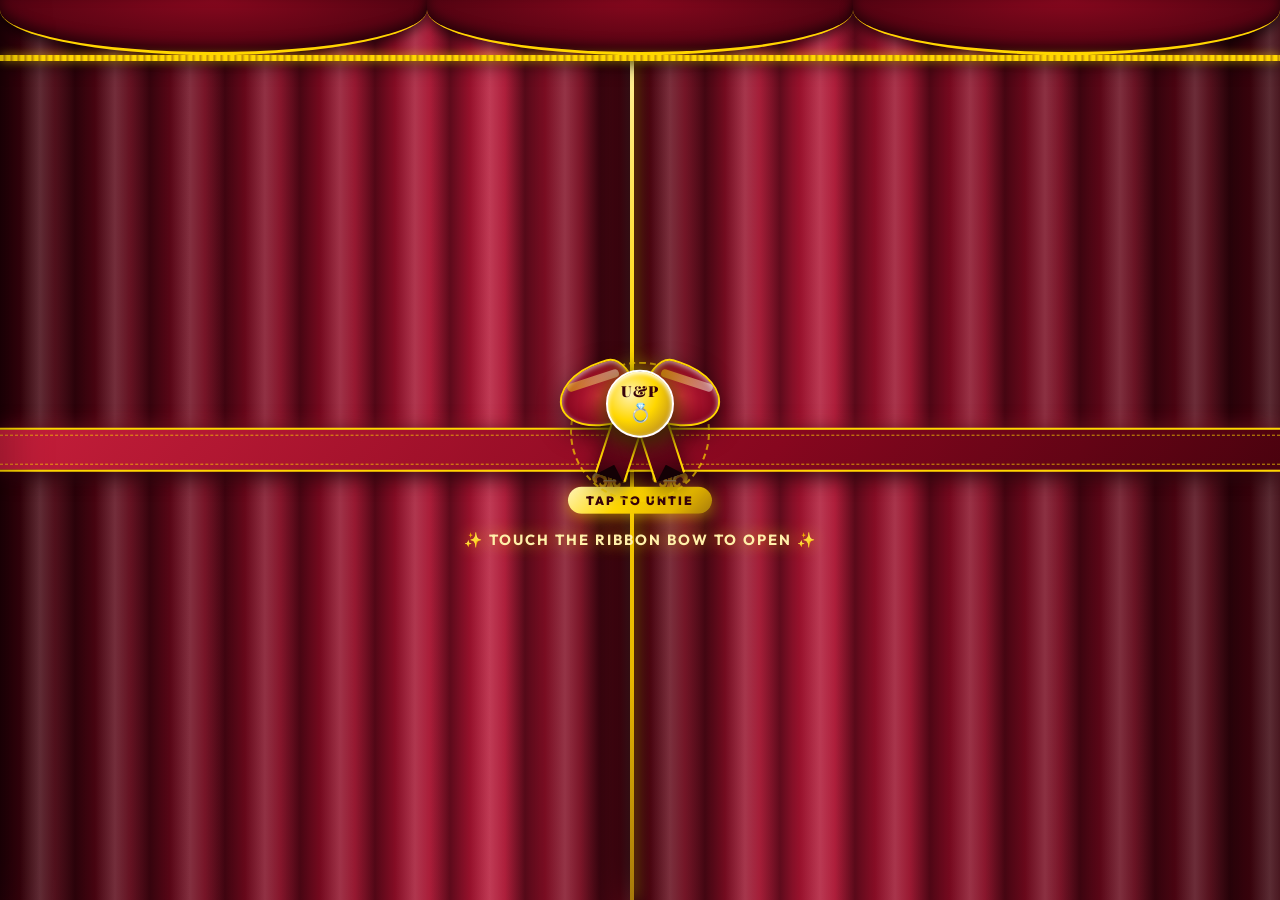
==== index.html @ 4f89d986 "redesign curtain opening unlock screen with satin ribbon bow and drape folds" ====
<!DOCTYPE html>
<html lang="en">
<head>
  <meta charset="UTF-8" />
  <meta name="viewport" content="width=device-width, initial-scale=1.0, maximum-scale=5.0" />
  <title>Udari & Prabath — Wedding Invitation</title>
  
  <!-- SEO & WhatsApp Social Share Meta Tags -->
  <meta name="title" content="Udari & Prabath — Wedding Invitation 💍✨" />
  <meta name="description" content="You are cordially invited to celebrate the wedding of Udari & Prabath on Thursday, 10th December 2026 at Ramira Reception Hall, Agalawaththa." />
  
  <!-- Open Graph / WhatsApp / Facebook -->
  <meta property="og:type" content="website" />
  <meta property="og:url" content="https://theekshanathushan.github.io/Udari-Prabath-Wedding/" />
  <meta property="og:title" content="Udari & Prabath — Wedding Invitation 💍✨" />
  <meta property="og:description" content="You are cordially invited to celebrate the wedding of Udari & Prabath on Thursday, 10th December 2026 at Ramira Reception Hall, Agalawaththa. Tap to view invitation & RSVP." />
  <meta property="og:image" content="assets/images/couple-december.jpg" />

  <!-- Twitter -->
  <meta property="twitter:card" content="summary_large_image" />
  <meta property="twitter:title" content="Udari & Prabath — Wedding Invitation" />
  <meta property="twitter:description" content="Celebrate the wedding of Udari & Prabath on Thursday, 10th December 2026 at Ramira Reception Hall, Agalawaththa." />
  <meta property="twitter:image" content="assets/images/couple-december.jpg" />

  <!-- Favicon -->
  <link rel="icon" type="image/svg+xml" href="data:image/svg+xml,<svg xmlns='http://www.w3.org/2000/svg' viewBox='0 0 100 100'><text y='.9em' font-size='90'>🌹</text></svg>" />

  <!-- Google Fonts: Cinzel, Cinzel Decorative, Cormorant Garamond, Great Vibes, Alex Brush, Playfair Display, Outfit -->
  <link rel="preconnect" href="https://fonts.googleapis.com" />
  <link rel="preconnect" href="https://fonts.gstatic.com" crossorigin />
  <link href="https://fonts.googleapis.com/css2?family=Alex+Brush&family=Cinzel:wght@500;600;700;800;900&family=Cinzel+Decorative:wght@700;900&family=Cormorant+Garamond:ital,wght@0,500;0,600;0,700;1,400;1,600&family=Great+Vibes&family=Outfit:wght@300;400;500;600;700&family=Playfair+Display:ital,wght@0,600;0,700;0,900;1,400;1,600&display=swap" rel="stylesheet" />

  <!-- Stylesheet -->
  <link rel="stylesheet" href="style.css" />
</head>
<body class="locked">

  <!-- Background Music Audio Element -->
  <audio id="wedding-audio" loop preload="auto">
    <source src="assets/audio/wedding-song.mp3" type="audio/mpeg" />
  </audio>

  <!-- =================================================================
       SECTION 1: THEATER CURVED CURTAINS & SATIN BOW UNLOCK SCREEN
       ================================================================= -->
  <div class="curtain-stage-overlay" id="curtain-overlay">
    
    <!-- Top Theatrical Scalloped Valance / Pelmet -->
    <div class="curtain-top-valance" aria-hidden="true">
      <div class="valance-swag swag-left"></div>
      <div class="valance-swag swag-center"></div>
      <div class="valance-swag swag-right"></div>
      <div class="valance-gold-fringe"></div>
    </div>

    <!-- Left Curved Royal Velvet Curtain -->
    <div class="curtain-half curtain-left" id="curtain-left">
      <div class="curtain-drape-folds"></div>
      <div class="curtain-golden-fringe"></div>
      <div class="curtain-tieback-cord left-tieback">
        <span class="gold-tassel">⚜️</span>
      </div>
    </div>

    <!-- Right Curved Royal Velvet Curtain -->
    <div class="curtain-half curtain-right" id="curtain-right">
      <div class="curtain-drape-folds"></div>
      <div class="curtain-golden-fringe"></div>
      <div class="curtain-tieback-cord right-tieback">
        <span class="gold-tassel">⚜️</span>
      </div>
    </div>

    <!-- Center Clean Ribbon Bow (No Cluttered Text!) -->
    <div class="curtain-center-bow-wrapper" id="curtain-center-bow">
      
      <div class="horizontal-ribbon-band" id="horizontal-ribbon">
        <div class="ribbon-gold-stitching"></div>
      </div>

      <!-- Interactive Bow Button -->
      <button class="interactive-bow-btn" id="open-curtains-btn" aria-label="Untie ribbon bow to open invitation">
        <div class="bow-glow-ring"></div>
        
        <div class="satin-bow-mesh">
          <div class="bow-loop loop-left">
            <span class="loop-ribbon-highlight"></span>
          </div>
          <div class="bow-loop loop-right">
            <span class="loop-ribbon-highlight"></span>
          </div>
          <div class="bow-knot-jewel">
            <span class="knot-monogram">U&amp;P</span>
            <span class="knot-ring-symbol">💍</span>
          </div>
          <div class="bow-tail tail-left">
            <div class="tail-v-cut"></div>
          </div>
          <div class="bow-tail tail-right">
            <div class="tail-v-cut"></div>
          </div>
        </div>

        <span class="bow-action-pill">TAP TO UNTIE</span>
      </button>

      <p class="bow-gentle-hint">✨ Touch the Ribbon Bow to Open ✨</p>
    </div>

  </div>

  <!-- Fullscreen Live Falling White Petals & Snow Canvas -->
  <canvas id="snow-petal-canvas"></canvas>

  <!-- =================================================================
       LEFT NAVIGATION DRAWER (Slide-out menu like Reference Photo 1)
       ================================================================= -->
  <div class="side-drawer-backdrop" id="side-drawer-backdrop"></div>
  
  <aside class="side-nav-drawer" id="side-nav-drawer" aria-label="Side Navigation Menu">
    <div class="drawer-header">
      <h2 class="drawer-couple-names">Udari &amp; Prabath</h2>
      <button class="drawer-close-btn" id="drawer-close-btn" aria-label="Close Navigation">✕</button>
    </div>

    <div class="drawer-divider"></div>

    <nav class="drawer-menu-list">
      <a href="#hero" class="drawer-item active">
        <span class="drawer-icon">♡</span>
        <span class="drawer-label">Welcome</span>
      </a>
      <a href="#venue" class="drawer-item">
        <span class="drawer-icon">✈</span>
        <span class="drawer-label">Venue &amp; Travel</span>
      </a>
      <a href="#rsvp" class="drawer-item">
        <span class="drawer-icon">▷</span>
        <span class="drawer-label">RSVP</span>
      </a>
      <a href="#contact" class="drawer-item">
        <span class="drawer-icon">📞</span>
        <span class="drawer-label">Contact</span>
      </a>
    </nav>

    <div class="drawer-footer">
      <p class="drawer-date-tag">Thursday, 10th December 2026</p>
      <p class="drawer-sinhala-tag">|| 11:00 AM – 04:15 PM ||</p>
    </div>
  </aside>

  <!-- =================================================================
       MAIN CARD CONTAINER (Wider Portrait Card with Floral Backdrop)
       ================================================================= -->
  <div class="card-viewport-wrapper">
    
    <!-- Centered Card Device (Royal Sandeshaya Scroll Proclamation) -->
    <div class="wedding-card-container sandeshaya-scroll-card" id="wedding-card">

      <!-- Top Royal Scroll Rod -->
      <div class="sandeshaya-scroll-rod rod-top" aria-hidden="true">
        <div class="rod-finial finial-left"></div>
        <div class="rod-cylinder">
          <div class="rod-gold-emboss"></div>
        </div>
        <div class="rod-finial finial-right"></div>
        <div class="rod-silk-tassel tassel-left">⚜️</div>
        <div class="rod-silk-tassel tassel-right">⚜️</div>
      </div>

      <!-- Sandeshaya Filigree Corner Accents -->
      <div class="sandeshaya-corner-filigree cf-top-left" aria-hidden="true"></div>
      <div class="sandeshaya-corner-filigree cf-top-right" aria-hidden="true"></div>
      <div class="sandeshaya-corner-filigree cf-bottom-left" aria-hidden="true"></div>
      <div class="sandeshaya-corner-filigree cf-bottom-right" aria-hidden="true"></div>

      <!-- -------------------------------------------------------------
           CARD TOP BAR: Menu Icon [☰] | Monogram [U & P] | Heart [♥]
           ------------------------------------------------------------- -->
      <header class="card-top-bar">
        <button class="top-bar-icon-btn" id="top-bar-menu-btn" aria-label="Open Navigation Menu">
          <span class="bar-icon">☰</span>
        </button>
        <div class="top-bar-center-monogram">
          <span>U &amp; P</span>
        </div>
        <button class="top-bar-icon-btn" id="audio-toggle-btn" aria-label="Toggle Music">
          <span class="heart-pulse-icon" id="heart-icon">♥</span>
        </button>
      </header>

      <!-- -------------------------------------------------------------
           HERO SECTION: ROYAL SANDESHAYA PROCLAMATION
           ------------------------------------------------------------- -->
      <section class="card-section hero-card-section" id="hero">

        <!-- Royal Proclamation Banner -->
        <div class="sandeshaya-royal-header">
          <div class="sandeshaya-crest-symbol">⚜️ &nbsp; 🙞 💍 🙜 &nbsp; ⚜️</div>
          <span class="sandeshaya-proclamation-title">ROYAL WEDDING PROCLAMATION</span>
          <div class="sandeshaya-gold-divider">
            <span class="sgd-line"></span>
            <span class="sgd-seal">U &amp; P</span>
            <span class="sgd-line"></span>
          </div>
        </div>
        
        <!-- Animated Couple Photo Centerpiece with Wreath & Glow -->
        <div class="couple-photo-centerpiece-wrap">
          
          <!-- Outer Rotating Golden Aura Ring -->
          <div class="aura-gold-ring"></div>
          <div class="aura-particles-glow"></div>
          
          <!-- Ornate Floral Wreath Frame with Animated Couple Kiss -->
          <div class="wreath-frame-box" id="couple-kiss-box" title="Touch for love ✨" role="button" tabindex="0" aria-label="Udari & Prabath - Touch for kiss animation">
            <img src="assets/images/couple-december.jpg" alt="Udari & Prabath - December Wedding" class="center-couple-photo" id="couple-photo-img" />
            
            <!-- Romantic Warm Golden & Rose Kiss Light Bloom -->
            <div class="kiss-light-flare" aria-hidden="true"></div>

            <!-- Animated Floating Kiss Hearts & Sparkles -->
            <div class="kiss-floating-hearts" aria-hidden="true">
              <span class="k-heart kh-1">💖</span>
              <span class="k-heart kh-2">💕</span>
              <span class="k-heart kh-3">💋</span>
              <span class="k-heart kh-4">✨</span>
              <span class="k-heart kh-5">❤️</span>
              <span class="k-heart kh-6">💘</span>
            </div>

            <!-- Intersecting Golden Wedding Rings Glint -->
            <div class="kiss-rings-sparkle" aria-hidden="true">💍</div>
          </div>

          <!-- Floating Sparkle Badges -->
          <div class="floating-sparkle sp-1">✨</div>
          <div class="floating-sparkle sp-2">🌹</div>
          <div class="floating-sparkle sp-3">✨</div>
          <div class="floating-sparkle sp-4">❄️</div>
        </div>

        <!-- Invitation Intro Text (Like Reference: "WITH JOYFUL HEARTS") -->
        <div class="joyful-hearts-line">
          <span class="jh-rule"></span>
          <span class="jh-text">WITH JOYFUL HEARTS</span>
          <span class="jh-rule"></span>
        </div>

        <!-- Parents Line -->
        <div class="parents-card-block">
          <span class="parents-lead">DAUGHTER OF</span>
          <p class="parents-title">Mr. &amp; Mrs. Priyantha</p>
          <span class="parents-lead and-lead">&amp; SON OF</span>
          <p class="parents-title">Mr. Jayasinghe &amp; Mrs. Jayasinghe</p>
        </div>

        <p class="honor-presence-text">
          request the honour of your presence at the celebration of the marriage of their children
        </p>

        <!-- Grand Couple Typography -->
        <div class="names-grand-display">
          <h1 class="c-name-text">Udari</h1>
          <div class="c-amp-script">&amp;</div>
          <h1 class="c-name-text">Prabath</h1>
        </div>

        <div class="gold-accent-swirl">
          <svg viewBox="0 0 200 24" class="swirl-svg">
            <path d="M10,12 Q100,0 190,12 Q100,24 10,12 Z" fill="url(#goldSwirlGrad)" />
            <circle cx="100" cy="12" r="3.5" fill="#ffd700" />
            <defs>
              <linearGradient id="goldSwirlGrad" x1="0%" y1="0%" x2="100%" y2="100%">
                <stop offset="0%" stop-color="#fff5b8" />
                <stop offset="50%" stop-color="#ffd700" />
                <stop offset="100%" stop-color="#b8860b" />
              </linearGradient>
            </defs>
          </svg>
        </div>

        <!-- Ceremony Date Card -->
        <div class="card-date-badge">
          <p class="ceremony-badge-type">UDARI &amp; PRABATH WEDDING</p>
          <h2 class="ceremony-badge-date">Thursday, 10th December 2026</h2>
          <p class="ceremony-badge-time">11:00 AM – 04:15 PM</p>
          <p class="ceremony-badge-poruwa">🏛️ Poruwa Ceremony: 11:00 AM</p>
        </div>

        <!-- Live Countdown -->
        <div class="card-countdown-wrap" id="countdown-section">
          <span class="countdown-tag">COUNTING DOWN TO OUR WEDDING</span>
          <div class="compact-timer-grid">
            <div class="c-timer-unit">
              <span class="c-timer-num" id="days">00</span>
              <span class="c-timer-sub">Days</span>
            </div>
            <div class="c-timer-unit">
              <span class="c-timer-num" id="hours">00</span>
              <span class="c-timer-sub">Hours</span>
            </div>
            <div class="c-timer-unit">
              <span class="c-timer-num" id="minutes">00</span>
              <span class="c-timer-sub">Mins</span>
            </div>
            <div class="c-timer-unit">
              <span class="c-timer-num" id="seconds">00</span>
              <span class="c-timer-sub">Secs</span>
            </div>
          </div>
        </div>

        <!-- Add to Calendar -->
        <div class="card-actions-row">
          <button class="btn btn-crimson-gold" id="btn-add-calendar">
            <span>📅</span> Save to Calendar
          </button>
          <a class="btn btn-outline-gold" id="btn-google-calendar" href="#" target="_blank" rel="noopener noreferrer">
            <span>🗓️</span> Google Calendar
          </a>
        </div>

      </section>

      <!-- -------------------------------------------------------------
           VENUE & DIRECTIONS
           ------------------------------------------------------------- -->
      <section class="card-section venue-card-section" id="venue">
        <div class="section-card-header">
          <span class="sec-tag">CELEBRATION VENUE</span>
          <h2 class="sec-title">The Grand Venue</h2>
          <div class="sec-rose-line">🌹</div>
        </div>

        <div class="compact-venue-card">
          <div class="v-img-wrap">
            <img src="assets/images/venue.jpg" alt="Ramira Reception Hall, Agalawaththa" class="v-img" />
            <span class="v-badge">📍 RAMIRA RECEPTION HALL</span>
          </div>
          <div class="v-body">
            <h3 class="v-hotel">Ramira Reception Hall</h3>
            <p class="v-hall">Udari &amp; Prabath Wedding Celebration</p>
            <p class="v-street">📍 No. 148, Yatiyana, Agalawaththa, Sri Lanka</p>

            <!-- Embedded Interactive Google Map for Ramira Reception Hall -->
            <div class="venue-map-frame-box">
              <iframe 
                src="https://maps.google.com/maps?q=Ramira+reception+Hall+Agalawatta&t=&z=16&ie=UTF8&iwloc=&output=embed" 
                class="venue-map-iframe" 
                title="Ramira Reception Hall Location Map" 
                loading="lazy" 
                allowfullscreen="">
              </iframe>
            </div>

            <div class="venue-action-buttons">
              <a href="https://maps.app.goo.gl/ub2awTQqFTStJXy36" target="_blank" rel="noopener noreferrer" class="btn btn-crimson-gold w-100">
                <span>🗺️</span> Open in Google Maps
              </a>
              <a href="https://www.google.com/maps/dir/?api=1&destination=Ramira+reception+Hall+Agalawatta" target="_blank" rel="noopener noreferrer" class="btn btn-outline-gold w-100">
                <span>🚗</span> Get Driving Directions
              </a>
            </div>
          </div>
        </div>
      </section>

      <!-- -------------------------------------------------------------
           RSVP VIA WHATSAPP
           ------------------------------------------------------------- -->
      <section class="card-section rsvp-card-section" id="rsvp">
        <div class="section-card-header">
          <span class="sec-tag">CONFIRM ATTENDANCE</span>
          <h2 class="sec-title">RSVP</h2>
          <p class="sec-sub">Kindly confirm by <strong>December 05, 2026</strong></p>
          <div class="sec-rose-line">🌹</div>
        </div>

        <div class="compact-rsvp-card">
          <form id="rsvp-form" onsubmit="event.preventDefault(); submitRSVPForm();">
            
            <div class="form-group">
              <label for="guest-name" class="f-lbl">Your Name(s) *</label>
              <input type="text" id="guest-name" class="f-inp" placeholder="e.g. Dr. &amp; Mrs. Perera" required />
            </div>

            <div class="form-group">
              <label class="f-lbl">Will you attend? *</label>
              <div class="attendance-btn-row">
                <label class="radio-pill active">
                  <input type="radio" name="attendance" value="Joyfully Accept" checked />
                  <span>Joyfully Accept 🥂✨</span>
                </label>
                <label class="radio-pill">
                  <input type="radio" name="attendance" value="Regretfully Decline" />
                  <span>Regretfully Decline 🙏</span>
                </label>
              </div>
            </div>

            <div class="form-group" id="guest-count-group">
              <label class="f-lbl">Number of Guests *</label>
              <div class="f-stepper">
                <button type="button" class="s-btn" id="stepper-minus">−</button>
                <input type="number" id="guest-count" class="s-val" value="2" min="1" max="10" readonly />
                <button type="button" class="s-btn" id="stepper-plus">+</button>
              </div>
            </div>

            <div class="form-group">
              <label for="guest-message" class="f-lbl">Blessing or Dietary Note (Optional)</label>
              <textarea id="guest-message" class="f-inp f-area" rows="2" placeholder="Wishes for Udari &amp; Prabath..."></textarea>
            </div>

            <button type="submit" class="btn btn-crimson-gold w-100" id="rsvp-submit-btn">
              <span>💌</span> Confirm RSVP
            </button>

          </form>

          <!-- RSVP Confirmation Success Card -->
          <div id="rsvp-success-box" class="rsvp-success-card" style="display: none;">
            <div class="success-icon">🌹 💍 ✨</div>
            <h4 class="success-title">Thank You, <span id="success-guest-name"></span>!</h4>
            <p class="success-desc" id="success-desc-text">Your RSVP has been confirmed.</p>
            <p class="success-sub">We look forward to celebrating our special day with you!</p>
            <button type="button" class="btn btn-outline-gold" onclick="resetRSVPForm()">Submit Another Response</button>
          </div>
        </div>
      </section>

      <!-- -------------------------------------------------------------
           CONTACTS & CLOSING
           ------------------------------------------------------------- -->
      <section class="card-section contact-card-section" id="contact">
        <div class="section-card-header">
          <span class="sec-tag">NEED ASSISTANCE?</span>
          <h2 class="sec-title">Contacts</h2>
          <div class="sec-rose-line">🌹</div>
        </div>

        <div class="compact-contacts-row">
          <div class="c-person-card">
            <span class="c-person-role">CONTACT PERSON</span>
            <h4 class="c-person-name">Theekshana</h4>
            <a href="tel:+94772921684" class="c-phone-link">+94 77 292 1684</a>
            <div class="c-btn-group">
              <a href="tel:+94772921684" class="c-pill">📞 Call</a>
              <a href="https://wa.me/94772921684" target="_blank" rel="noopener noreferrer" class="c-pill">💬 WhatsApp</a>
              <button class="c-pill" onclick="copyContact('+94 77 292 1684', this)">📋</button>
            </div>
          </div>

          <div class="c-person-card">
            <span class="c-person-role">CONTACT PERSON</span>
            <h4 class="c-person-name">Hasinthaka</h4>
            <a href="tel:+94701551244" class="c-phone-link">+94 70 155 1244</a>
            <div class="c-btn-group">
              <a href="tel:+94701551244" class="c-pill">📞 Call</a>
              <a href="https://wa.me/94701551244" target="_blank" rel="noopener noreferrer" class="c-pill">💬 WhatsApp</a>
              <button class="c-pill" onclick="copyContact('+94 70 155 1244', this)">📋</button>
            </div>
          </div>
        </div>

        <!-- Romantic Keepsake Love Note & Royal Monogram -->
        <div class="romantic-closing-card">
          <div class="closing-gold-filigree-top">
            <span class="f-leaf">❧</span>
            <span class="f-gem">✦ 💍 ✦</span>
            <span class="f-leaf">☙</span>
          </div>

          <!-- Royal Monogram Seal -->
          <div class="closing-monogram-crest">
            <div class="monogram-outer-ring">
              <span class="m-letter">U</span>
              <span class="m-heart">❤</span>
              <span class="m-letter">P</span>
            </div>
          </div>

          <p class="closing-script-quote">
            "Hand in hand, heart to heart, on this auspicious day our forever starts..."
          </p>

          <h3 class="closing-romantic-heading">Your Presence is Our Greatest Gift</h3>

          <p class="closing-romantic-sub">
            As we step into a lifetime of shared laughter, love, and dreams, we would be deeply honored by your presence, love, and warm blessings.
          </p>

          <div class="closing-divider-ornament">
            <span class="orn-line"></span>
            <span class="orn-rose">🌹</span>
            <span class="orn-line"></span>
          </div>

          <div class="closing-signoff-block">
            <span class="signoff-intro">With endless love &amp; gratitude,</span>
            <h4 class="signoff-couple-names">Udari &amp; Prabath</h4>
            <p class="signoff-date-tag">10 • 12 • 2026</p>
          </div>

          <div class="closing-blessing-pill">
            <span>✨ May Your Blessings Guide Our Path ✨</span>
          </div>
        </div>

        <footer class="card-footer">
          <p>© 2026 Udari &amp; Prabath • 10th December 2026 • Ramira Reception Hall, Agalawaththa <a href="admin.html" title="Guest Portal" style="text-decoration:none; color:inherit; opacity:0.35; margin-left:6px;">🔒</a></p>
        </footer>

      </section>

      <!-- Bottom Royal Scroll Rod -->
      <div class="sandeshaya-scroll-rod rod-bottom" aria-hidden="true">
        <div class="rod-finial finial-left"></div>
        <div class="rod-cylinder">
          <div class="rod-gold-emboss"></div>
        </div>
        <div class="rod-finial finial-right"></div>
        <div class="rod-silk-tassel tassel-left">⚜️</div>
        <div class="rod-silk-tassel tassel-right">⚜️</div>
      </div>

    </div>
  </div>

  <!-- Toast Notification -->
  <div class="toast-notification" id="toast">
    <span id="toast-text">Copied to clipboard!</span>
  </div>

  <!-- JavaScript -->
  <script src="script.js?v=2.2"></script>
</body>
</html>
---- style.css ----
/* ==========================================================================
   UDARI & PRABATH — WEDDING INVITATION CARD
   Format: Grand Portrait Card (Wider 550px Width)
   Theme: Christmas Romance (Royal Red, Liquid Gold & Snow White)
   Backdrop: Bridal Silk Drapery & Floral Canopy (assets/images/card-floral-backdrop.jpg)
   Navigation: Left Corner Drawer Menu (Like weenukarajapaksha.github.io reference)
   ========================================================================== */

:root {
  /* Christmas Red, Gold & White Palette */
  --royal-red-dark: #3a020b;
  --royal-red-velvet: #6b071a;
  --royal-red-crimson: #910c26;
  --royal-red-bright: #c41e3a;

  --gold-24k: #ffd700;
  --gold-champagne: #fff0aa;
  --gold-warm: #e6b800;
  --gold-bronze: #b8860b;
  --gold-glow: rgba(255, 215, 0, 0.45);

  --snow-white: #ffffff;
  --pearl-white: #fffdfa;
  --ivory-cream: #faf5ec;
  --card-bg: #fffdf9;
  
  --desktop-ambient-bg: #140105; /* Deep Christmas theater background */
  --desktop-theater-grad: radial-gradient(circle at 50% 30%, #3e040f 0%, #1c0106 58%, #080002 100%);
  --card-border: 1px solid rgba(212, 175, 55, 0.35);

  --text-dark: #24050d;
  --text-muted: #6b4d54;
  --text-gold: #ffd700;

  /* Gradients */
  --grad-curtain-left: linear-gradient(90deg, #38020b 0%, #660719 25%, #910c26 55%, #b51535 75%, #47030e 100%);
  --grad-curtain-right: linear-gradient(-90deg, #38020b 0%, #660719 25%, #910c26 55%, #b51535 75%, #47030e 100%);
  --grad-gold-foil: linear-gradient(135deg, #fff5b8 0%, #ffd700 40%, #e6b800 75%, #a6790b 100%);
  --grad-crimson-gold: linear-gradient(135deg, #9e0e2e 0%, #630517 100%);
  --grad-satin-ribbon: linear-gradient(135deg, #c41e3a 0%, #87071f 60%, #4a020e 100%);

  /* Royal Sandeshaya & Proclamation Theme */
  --royal-sandeshaya-bg: radial-gradient(circle at 50% 12%, #fffdfa 0%, #faf5eb 45%, #f5ece0 85%, #ede1cc 100%);
  --sandeshaya-parchment: #faf5eb;
  --sandeshaya-gold-glow: rgba(212, 175, 55, 0.45);

  /* High-Luxury Typography for Clear & Premium Look */
  --font-royal: 'Cinzel', 'Playfair Display', Georgia, serif;
  --font-royal-decor: 'Cinzel Decorative', 'Playfair Display', Georgia, serif;
  --font-script: 'Alex Brush', 'Great Vibes', cursive;
  --font-serif: 'Playfair Display', Georgia, serif;
  --font-display: 'Cormorant Garamond', Georgia, serif;
  --font-body: 'Outfit', -apple-system, BlinkMacSystemFont, sans-serif;

  --radius-sm: 8px;
  --radius-md: 16px;
  --radius-lg: 24px;
  --radius-full: 9999px;

  --trans-fast: 0.2s ease;
  --trans-normal: 0.4s cubic-bezier(0.16, 1, 0.3, 1);
}

/* Base Reset */
*, *::before, *::after {
  box-sizing: border-box;
  margin: 0;
  padding: 0;
  -webkit-tap-highlight-color: transparent;
}

html {
  font-size: 16px;
  background: var(--desktop-ambient-bg);
  height: 100%;
  overflow: hidden;
}

body {
  font-family: var(--font-body);
  background: var(--desktop-theater-grad);
  color: var(--text-dark);
  line-height: 1.6;
  height: 100%;
  width: 100%;
  position: relative;
  overflow: hidden;
  margin: 0;
  padding: 0;
  -webkit-font-smoothing: antialiased;
  -moz-osx-font-smoothing: grayscale;
  text-rendering: optimizeLegibility;
}

body.locked {
  overflow: hidden;
  height: 100vh;
}

img {
  max-width: 100%;
  height: auto;
  display: block;
}

a {
  text-decoration: none;
  color: inherit;
  transition: var(--trans-fast);
}

button {
  font-family: inherit;
  cursor: pointer;
  border: none;
  background: none;
  outline: none;
}

/* ==========================================================================
   LEFT NAVIGATION DRAWER (Slide-out menu like Reference Photo 1)
   ========================================================================== */
.side-drawer-backdrop {
  position: fixed;
  inset: 0;
  background: rgba(20, 2, 6, 0.55);
  backdrop-filter: blur(5px);
  -webkit-backdrop-filter: blur(5px);
  z-index: 1190;
  opacity: 0;
  pointer-events: none;
  transition: opacity 0.35s ease;
}

.side-drawer-backdrop.open {
  opacity: 1;
  pointer-events: auto;
}

.side-nav-drawer {
  position: fixed;
  top: 0;
  left: 0;
  bottom: 0;
  width: 300px;
  max-width: 82vw;
  background: #ffffff;
  z-index: 1200;
  box-shadow: 10px 0 40px rgba(0, 0, 0, 0.25);
  transform: translateX(-100%);
  transition: transform 0.4s cubic-bezier(0.16, 1, 0.3, 1);
  display: flex;
  flex-direction: column;
  padding: 30px 24px;
}

.side-nav-drawer.open {
  transform: translateX(0);
}

.drawer-header {
  display: flex;
  align-items: center;
  justify-content: space-between;
  margin-bottom: 12px;
}

.drawer-couple-names {
  font-family: var(--font-serif);
  font-size: 1.6rem;
  font-weight: 700;
  color: var(--royal-red-dark);
}

.drawer-close-btn {
  width: 36px;
  height: 36px;
  border-radius: var(--radius-full);
  display: flex;
  align-items: center;
  justify-content: center;
  font-size: 1.25rem;
  color: var(--text-muted);
  background: #f7f1e9;
  transition: all var(--trans-fast);
}

.drawer-close-btn:hover {
  background: var(--royal-red-crimson);
  color: #ffffff;
}

.drawer-divider {
  width: 100%;
  height: 1px;
  background: rgba(212, 175, 55, 0.35);
  margin-bottom: 24px;
}

.drawer-menu-list {
  display: flex;
  flex-direction: column;
  gap: 8px;
  flex: 1;
}

.drawer-item {
  display: flex;
  align-items: center;
  gap: 16px;
  padding: 14px 16px;
  border-radius: var(--radius-md);
  color: var(--text-dark);
  font-size: 1.05rem;
  font-weight: 500;
  transition: all var(--trans-fast);
}

.drawer-icon {
  font-size: 1.2rem;
  color: var(--gold-bronze);
  width: 24px;
  text-align: center;
}

.drawer-item:hover,
.drawer-item.active {
  background: #fcf7ef;
  color: var(--royal-red-crimson);
  font-weight: 700;
}

.drawer-item:hover .drawer-icon,
.drawer-item.active .drawer-icon {
  color: var(--royal-red-bright);
}

.drawer-footer {
  margin-top: auto;
  padding-top: 20px;
  border-top: 1px dashed rgba(212, 175, 55, 0.35);
  text-align: center;
}

.drawer-date-tag {
  font-family: var(--font-serif);
  font-size: 0.95rem;
  color: var(--royal-red-crimson);
  font-weight: 600;
}

.drawer-sinhala-tag {
  font-family: var(--font-serif);
  font-size: 1rem;
  color: var(--gold-bronze);
  margin-top: 4px;
}

/* ==========================================================================
   SECTION 1: THEATER CURVED CURTAINS & SATIN BOW UNLOCK SCREEN
   ========================================================================== */
.curtain-stage-overlay {
  position: fixed;
  inset: 0;
  z-index: 1000;
  background: transparent;
  overflow: hidden;
  display: flex;
  align-items: center;
  justify-content: center;
  pointer-events: auto;
}

.curtain-stage-overlay.curtains-open {
  pointer-events: none;
  z-index: 85; /* Stays above card (z-index: 25) during opening sweep, parting smoothly across mobile */
}

/* Top Theatrical Valance */
.curtain-top-valance {
  position: absolute;
  top: 0;
  left: 0;
  right: 0;
  height: 55px;
  z-index: 15;
  display: flex;
  pointer-events: none;
  box-shadow: 0 8px 20px rgba(0, 0, 0, 0.7);
}

.valance-swag {
  flex: 1;
  height: 100%;
  background: radial-gradient(ellipse at 50% 0%, #87081e 0%, #520311 75%, #36010a 100%);
  border-radius: 0 0 50% 50% / 0 0 45px 45px;
  position: relative;
  box-shadow: inset 0 -6px 12px rgba(0, 0, 0, 0.5), 0 5px 12px rgba(0, 0, 0, 0.6);
  border-bottom: 3px solid var(--gold-24k);
}

.valance-gold-fringe {
  position: absolute;
  bottom: -6px;
  left: 0;
  right: 0;
  height: 6px;
  background: repeating-linear-gradient(90deg, #ffd700 0px, #ffd700 3px, #b8860b 4px, #ffd700 7px);
  box-shadow: 0 0 10px rgba(255, 215, 0, 0.6);
}

/* Curtains Left & Right */
.curtain-half {
  position: absolute;
  top: 0;
  bottom: 0;
  width: 50.8%;
  z-index: 10;
  box-shadow: 0 0 40px rgba(0, 0, 0, 0.9);
  transition: transform 2.2s cubic-bezier(0.22, 1, 0.36, 1), border-radius 2s ease;
  overflow: hidden;
}

.curtain-left {
  left: 0;
  background: var(--grad-curtain-left);
  transform-origin: top left;
}

.curtain-right {
  right: 0;
  background: var(--grad-curtain-right);
  transform-origin: top right;
}

.curtain-drape-folds {
  position: absolute;
  inset: 0;
  background: repeating-linear-gradient(
    90deg,
    rgba(0, 0, 0, 0.45) 0px,
    rgba(0, 0, 0, 0.15) 20px,
    rgba(255, 255, 255, 0.16) 40px,
    rgba(255, 255, 255, 0.05) 55px,
    rgba(0, 0, 0, 0.45) 75px
  );
  pointer-events: none;
}

.curtain-golden-fringe {
  position: absolute;
  top: 0;
  bottom: 0;
  width: 4px;
  background: var(--grad-gold-foil);
  box-shadow: 0 0 15px rgba(255, 215, 0, 0.8);
}

.curtain-left .curtain-golden-fringe { right: 0; }
.curtain-right .curtain-golden-fringe { left: 0; }

.curtain-tieback-cord {
  position: absolute;
  top: 50%;
  font-size: 2rem;
  color: var(--gold-24k);
  filter: drop-shadow(0 3px 10px rgba(0, 0, 0, 0.7));
  z-index: 14;
}

.left-tieback { right: 20px; }
.right-tieback { left: 20px; }

/* Center Clean Satin Bow */
.curtain-center-bow-wrapper {
  position: absolute;
  top: 50%;
  left: 0;
  right: 0;
  transform: translateY(-50%);
  z-index: 28;
  display: flex;
  flex-direction: column;
  align-items: center;
  justify-content: center;
  pointer-events: none;
  transition: opacity 0.7s ease, transform 0.7s ease;
}

.horizontal-ribbon-band {
  position: absolute;
  top: 50%;
  left: 0;
  right: 0;
  transform: translateY(-50%);
  height: 44px;
  background: var(--grad-satin-ribbon);
  box-shadow: 0 6px 20px rgba(0, 0, 0, 0.7), 0 0 20px rgba(196, 30, 58, 0.5);
  border-top: 2px solid var(--gold-24k);
  border-bottom: 2px solid var(--gold-24k);
  transition: transform 1.2s cubic-bezier(0.77, 0, 0.175, 1), opacity 0.8s ease;
}

.ribbon-gold-stitching {
  position: absolute;
  top: 5px;
  bottom: 5px;
  left: 0;
  right: 0;
  border-top: 1px dashed rgba(255, 215, 0, 0.7);
  border-bottom: 1px dashed rgba(255, 215, 0, 0.7);
}

.interactive-bow-btn {
  pointer-events: auto;
  position: relative;
  z-index: 30;
  display: flex;
  flex-direction: column;
  align-items: center;
  justify-content: center;
  cursor: pointer;
  transition: transform var(--trans-fast);
  animation: bowGentlyFloat 3s infinite ease-in-out;
}

.interactive-bow-btn:hover {
  transform: scale(1.08);
}

@keyframes bowGentlyFloat {
  0%, 100% { transform: scale(1); filter: drop-shadow(0 10px 25px rgba(0, 0, 0, 0.7)); }
  50% { transform: scale(1.04); filter: drop-shadow(0 15px 35px rgba(255, 215, 0, 0.4)); }
}

.bow-glow-ring {
  position: absolute;
  width: 140px;
  height: 140px;
  border-radius: var(--radius-full);
  border: 2px dashed rgba(255, 215, 0, 0.7);
  animation: rotateBowHalo 12s linear infinite;
  pointer-events: none;
}

@keyframes rotateBowHalo {
  from { transform: rotate(0deg); }
  to { transform: rotate(360deg); }
}

.satin-bow-mesh {
  position: relative;
  width: 190px;
  height: 110px;
  display: flex;
  align-items: center;
  justify-content: center;
}

.bow-loop {
  position: absolute;
  top: 15px;
  width: 78px;
  height: 64px;
  background: radial-gradient(ellipse at center, #c41e3a 0%, #87071f 65%, #42020d 100%);
  border: 2.5px solid var(--gold-24k);
  box-shadow: 0 10px 25px rgba(0, 0, 0, 0.6), inset 0 2px 5px rgba(255, 255, 255, 0.6);
  z-index: 5;
}

.loop-left {
  left: 14px;
  border-radius: 65% 25% 25% 65% / 50% 50% 50% 50%;
  transform: rotate(-18deg);
}

.loop-right {
  right: 14px;
  border-radius: 25% 65% 65% 25% / 50% 50% 50% 50%;
  transform: rotate(18deg);
}

.loop-ribbon-highlight {
  position: absolute;
  top: 10px;
  left: 10px;
  right: 10px;
  height: 8px;
  background: linear-gradient(90deg, rgba(255, 215, 0, 0.8), rgba(255, 255, 255, 0.8));
  border-radius: var(--radius-full);
  opacity: 0.6;
}

.bow-knot-jewel {
  position: relative;
  z-index: 10;
  width: 68px;
  height: 68px;
  border-radius: var(--radius-full);
  background: radial-gradient(circle at 35% 35%, #fff2b2 0%, #ffd700 45%, #c4951b 80%, #7d5904 100%);
  border: 2.5px solid #ffffff;
  box-shadow: 0 8px 25px rgba(0, 0, 0, 0.8), 0 0 25px rgba(255, 215, 0, 0.7), inset 0 2px 4px #ffffff;
  display: flex;
  flex-direction: column;
  align-items: center;
  justify-content: center;
  color: #38030b;
}

.knot-monogram {
  font-family: var(--font-serif);
  font-size: 0.95rem;
  font-weight: 900;
  letter-spacing: 1px;
  line-height: 1;
}

.knot-ring-symbol {
  font-size: 1.15rem;
  margin-top: 1px;
}

.bow-tail {
  position: absolute;
  top: 60px;
  width: 32px;
  height: 70px;
  background: linear-gradient(180deg, #910c26 0%, #5e0517 75%, #38020b 100%);
  border-left: 2px solid var(--gold-24k);
  border-right: 2px solid var(--gold-24k);
  box-shadow: 0 10px 20px rgba(0, 0, 0, 0.5);
  z-index: 3;
}

.tail-left { left: 60px; transform: rotate(18deg); }
.tail-right { right: 60px; transform: rotate(-18deg); }

.tail-v-cut {
  position: absolute;
  bottom: -1px;
  left: 0;
  right: 0;
  height: 14px;
  background: #140105;
  clip-path: polygon(0% 100%, 50% 0%, 100% 100%);
}

.bow-action-pill {
  margin-top: 28px;
  background: var(--grad-gold-foil);
  color: #38030b;
  font-size: 0.75rem;
  font-weight: 900;
  letter-spacing: 2px;
  padding: 6px 18px;
  border-radius: var(--radius-full);
  box-shadow: 0 4px 15px rgba(255, 215, 0, 0.5);
}

.bow-gentle-hint {
  font-size: 0.92rem;
  font-weight: 700;
  letter-spacing: 2px;
  text-transform: uppercase;
  color: var(--gold-champagne);
  margin-top: 14px;
  text-shadow: 0 0 15px rgba(255, 215, 0, 0.6);
}

/* Curtain Open Sweep — Keeps curtains gracefully opened on left & right */
.curtain-stage-overlay.curtains-open .curtain-left {
  transform: translate3d(-62%, 0, 0) scaleX(0.72);
  border-radius: 0 140px 140px 0 / 0 50% 50% 0;
  box-shadow: 25px 0 50px rgba(0, 0, 0, 0.9), inset -10px 0 25px rgba(255, 215, 0, 0.4);
  pointer-events: none;
}

.curtain-stage-overlay.curtains-open .curtain-right {
  transform: translate3d(62%, 0, 0) scaleX(0.72);
  border-radius: 140px 0 0 140px / 50% 0 0 50%;
  box-shadow: -25px 0 50px rgba(0, 0, 0, 0.9), inset 10px 0 25px rgba(255, 215, 0, 0.4);
  pointer-events: none;
}

@media (max-width: 1100px) {
  .curtain-stage-overlay.curtains-open .curtain-left {
    transform: translate3d(-72%, 0, 0) scaleX(0.65);
  }
  .curtain-stage-overlay.curtains-open .curtain-right {
    transform: translate3d(72%, 0, 0) scaleX(0.65);
  }
}

@media (max-width: 768px) {
  .curtain-stage-overlay.curtains-open .curtain-left {
    transform: translate3d(-84%, 0, 0) scaleX(0.55);
  }
  .curtain-stage-overlay.curtains-open .curtain-right {
    transform: translate3d(84%, 0, 0) scaleX(0.55);
  }
}

.curtain-stage-overlay.curtains-open .horizontal-ribbon-band {
  transform: translateY(-50%) scaleX(0);
  opacity: 0;
  pointer-events: none;
}

.curtain-stage-overlay.curtains-open .interactive-bow-btn {
  transform: scale(1.3) rotate(20deg);
  opacity: 0;
  transition: transform 0.6s ease, opacity 0.5s ease;
  pointer-events: none;
}

.curtain-stage-overlay.curtains-open .bow-gentle-hint {
  opacity: 0;
  pointer-events: none;
  transition: opacity 0.4s ease;
}

/* ==========================================================================
   WIDER GRAND PORTRAIT CARD CONTAINER (550px Layout)
   ========================================================================== */
.card-viewport-wrapper {
  position: fixed;
  inset: 0;
  width: 100vw;
  height: 100vh;
  display: flex;
  justify-content: center;
  align-items: flex-start;
  padding-top: 64px; /* Sits cleanly below the 55px top valance */
  padding-bottom: 12px;
  background: transparent;
  z-index: 25; /* Above opened curtains/valance */
  overflow: hidden;
  pointer-events: auto;
}

.wedding-card-container {
  width: 100%;
  max-width: 550px; /* Wider grand card width */
  height: calc(100vh - 76px);
  margin: 0 auto;
  background: var(--royal-sandeshaya-bg);
  box-shadow: 
    0 25px 85px rgba(0, 0, 0, 0.88),
    0 0 50px rgba(212, 175, 55, 0.4),
    inset 0 0 45px rgba(212, 175, 55, 0.12);
  border: 2px solid rgba(212, 175, 55, 0.65);
  border-radius: 24px;
  position: relative;
  overflow-y: auto;
  overflow-x: hidden;
  -webkit-overflow-scrolling: touch;
  scroll-behavior: smooth;
  padding-bottom: 0;
}

.wedding-card-container::-webkit-scrollbar {
  width: 6px;
}
.wedding-card-container::-webkit-scrollbar-track {
  background: rgba(43, 2, 7, 0.05);
}
.wedding-card-container::-webkit-scrollbar-thumb {
  background: rgba(212, 175, 55, 0.45);
  border-radius: 10px;
}
.wedding-card-container::-webkit-scrollbar-thumb:hover {
  background: rgba(212, 175, 55, 0.8);
}

/* ==========================================================================
   ROYAL SANDESHAYA SCROLL PROCLAMATION FORMAT
   ========================================================================== */
.sandeshaya-scroll-rod {
  position: sticky;
  left: 0;
  right: 0;
  width: calc(100% + 16px);
  margin-left: -8px;
  height: 24px;
  display: flex;
  align-items: center;
  justify-content: center;
  z-index: 40;
  pointer-events: none;
}

.sandeshaya-scroll-rod.rod-top {
  top: 0;
  margin-bottom: 2px;
}

.sandeshaya-scroll-rod.rod-bottom {
  bottom: 0;
  margin-top: 14px;
}

.rod-cylinder {
  flex: 1;
  height: 14px;
  background: linear-gradient(180deg, #fffadb 0%, #ffd700 28%, #c99c1a 52%, #7a5804 78%, #ffd700 100%);
  border-radius: 7px;
  box-shadow: 0 4px 12px rgba(0, 0, 0, 0.35), inset 0 1px 2px rgba(255, 255, 255, 0.9), inset 0 -1px 2px rgba(0, 0, 0, 0.6);
  position: relative;
  overflow: hidden;
}

.rod-gold-emboss {
  position: absolute;
  inset: 0;
  background: repeating-linear-gradient(
    90deg,
    transparent 0px,
    transparent 14px,
    rgba(255, 255, 255, 0.45) 16px,
    transparent 18px
  );
}

.rod-finial {
  width: 24px;
  height: 22px;
  background: radial-gradient(circle at 35% 35%, #fffde6 0%, #ffd700 45%, #8c6403 90%);
  border-radius: 50% 20% 20% 50%;
  box-shadow: 0 4px 10px rgba(0, 0, 0, 0.45);
  flex-shrink: 0;
}

.rod-finial.finial-right {
  border-radius: 20% 50% 50% 20%;
}

.rod-silk-tassel {
  position: absolute;
  top: 8px;
  font-size: 1.15rem;
  color: var(--gold-24k);
  filter: drop-shadow(0 3px 6px rgba(0, 0, 0, 0.5));
  animation: sandeshayaTasselSway 4s ease-in-out infinite alternate;
}

.rod-silk-tassel.tassel-left {
  left: 6px;
}

.rod-silk-tassel.tassel-right {
  right: 6px;
  animation-delay: -2s;
}

@keyframes sandeshayaTasselSway {
  0% { transform: rotate(-5deg); }
  100% { transform: rotate(5deg); }
}

/* Sandeshaya Filigree Corner Accents */
.sandeshaya-corner-filigree {
  position: absolute;
  width: 44px;
  height: 44px;
  pointer-events: none;
  z-index: 12;
  opacity: 0.85;
}

.sandeshaya-corner-filigree::before {
  content: "🙞";
  position: absolute;
  font-size: 1.7rem;
  color: #c99c1a;
  filter: drop-shadow(0 1px 2px rgba(107, 7, 26, 0.25));
}

.cf-top-left { top: 70px; left: 12px; }
.cf-top-left::before { transform: rotate(0deg); }

.cf-top-right { top: 70px; right: 12px; }
.cf-top-right::before { transform: scaleX(-1); right: 0; }

.cf-bottom-left { bottom: 42px; left: 12px; }
.cf-bottom-left::before { transform: scaleY(-1); }

.cf-bottom-right { bottom: 42px; right: 12px; }
.cf-bottom-right::before { transform: scale(-1); right: 0; }

/* Sandeshaya Royal Proclamation Header Banner */
.sandeshaya-royal-header {
  text-align: center;
  padding: 12px 14px 18px;
  margin: 0 auto 10px;
}

.sandeshaya-crest-symbol {
  font-size: 1.25rem;
  letter-spacing: 6px;
  color: var(--gold-warm);
  margin-bottom: 6px;
  filter: drop-shadow(0 2px 5px rgba(212, 175, 55, 0.5));
}

.sandeshaya-proclamation-title {
  display: block;
  font-family: var(--font-royal);
  font-size: 0.88rem;
  font-weight: 800;
  letter-spacing: 4px;
  text-transform: uppercase;
  color: var(--royal-red-dark);
  margin-bottom: 12px;
}

.sandeshaya-gold-divider {
  display: flex;
  align-items: center;
  justify-content: center;
  gap: 12px;
  max-width: 290px;
  margin: 0 auto;
}

.sgd-line {
  flex: 1;
  height: 1.5px;
  background: linear-gradient(90deg, transparent, #d4af37, transparent);
}

.sgd-seal {
  font-family: var(--font-royal);
  font-size: 0.78rem;
  font-weight: 800;
  letter-spacing: 2.5px;
  color: #ffffff;
  background: linear-gradient(135deg, #78091f 0%, #42040e 100%);
  padding: 3px 12px;
  border-radius: 12px;
  border: 1px solid #ffd700;
  box-shadow: 0 3px 8px rgba(0, 0, 0, 0.25), 0 0 10px rgba(255, 215, 0, 0.35);
}

/* ==========================================================================
   ADVANCED MOBILE RESPONSIVENESS (Tested down to 360px & 320px screens)
   ========================================================================== */
@media (max-width: 579px) {
  /* Prevent horizontal body overflow */
  html, body {
    width: 100%;
    overflow-x: hidden;
  }

  /* Full mobile viewport card container */
  .card-viewport-wrapper {
    position: fixed;
    inset: 0;
    width: 100%;
    height: 100%;
    height: 100dvh;
    padding: 0;
    margin: 0;
    overflow: hidden;
    z-index: 25;
  }

  .wedding-card-container {
    width: 100%;
    max-width: 100%;
    height: 100%;
    height: 100dvh;
    margin: 0;
    border-radius: 0;
    border: none;
    background: var(--royal-sandeshaya-bg);
    box-shadow: none;
    overflow-y: auto;
    overflow-x: hidden;
    -webkit-overflow-scrolling: touch;
    scroll-behavior: smooth;
  }

  /* Mobile Sandeshaya Scroll Rods & Flourishes */
  .sandeshaya-scroll-rod {
    width: 100%;
    margin-left: 0;
    height: 18px;
  }
  .rod-cylinder {
    height: 10px;
  }
  .rod-finial {
    width: 18px;
    height: 16px;
  }
  .rod-silk-tassel {
    font-size: 0.95rem;
    top: 5px;
  }
  .sandeshaya-corner-filigree {
    width: 30px;
    height: 30px;
  }
  .sandeshaya-corner-filigree::before {
    font-size: 1.25rem;
  }
  .cf-top-left { top: 58px; left: 6px; }
  .cf-top-right { top: 58px; right: 6px; }
  .cf-bottom-left { bottom: 28px; left: 6px; }
  .cf-bottom-right { bottom: 28px; right: 6px; }

  /* Top Bar */
  .card-top-bar {
    height: 56px;
    padding: 0 16px;
  }
  .top-bar-icon-btn {
    width: 40px;
    height: 40px;
    font-size: 1.3rem;
  }
  .top-bar-center-monogram {
    font-family: var(--font-royal);
    font-size: 1.35rem;
    letter-spacing: 4px;
    font-weight: 800;
  }

  /* Curtains Open Positioning on Mobile — Visible, Majestic Parting Sweep */
  .curtain-stage-overlay.curtains-open .curtain-left {
    transform: translate3d(-78%, 0, 0) scaleX(0.68) rotate(-2.5deg);
    border-radius: 0 100px 100px 0 / 0 50% 50% 0;
    box-shadow: 15px 0 35px rgba(0, 0, 0, 0.92), inset -8px 0 20px rgba(255, 215, 0, 0.45);
    pointer-events: none;
  }
  .curtain-stage-overlay.curtains-open .curtain-right {
    transform: translate3d(78%, 0, 0) scaleX(0.68) rotate(2.5deg);
    border-radius: 100px 0 0 100px / 50% 0 0 50%;
    box-shadow: -15px 0 35px rgba(0, 0, 0, 0.92), inset 8px 0 20px rgba(255, 215, 0, 0.45);
    pointer-events: none;
  }
  .curtain-stage-overlay.curtains-open .curtain-top-valance {
    transform: translateY(-80%);
    opacity: 0.25;
    pointer-events: none;
    transition: transform 1.8s ease, opacity 1.8s ease;
  }
  .curtain-stage-overlay.curtains-open .curtain-tieback-cord {
    opacity: 0.85;
    pointer-events: none;
    transition: opacity 1.5s ease;
  }

  /* Sections Padding */
  .card-section {
    padding: 32px 18px;
  }
  .hero-card-section {
    padding-top: 22px;
  }

  /* Couple Centerpiece Photo on Mobile */
  .couple-photo-centerpiece-wrap {
    width: clamp(230px, 72vw, 290px);
    height: clamp(230px, 72vw, 290px);
    margin: 0 auto 20px;
  }
  .aura-gold-ring {
    inset: -8px;
  }
  .aura-particles-glow {
    inset: -4px;
  }
  .floating-sparkle {
    font-size: 1.15rem;
  }
  .sp-1 { top: 8px; right: 8px; }
  .sp-2 { bottom: 12px; left: 8px; }

  /* Hero Typography */
  .joyful-hearts-line {
    margin-bottom: 14px;
  }
  .jh-rule {
    width: 32px;
  }
  .jh-text {
    font-size: 0.72rem;
    letter-spacing: 2.2px;
  }

  .parents-lead {
    font-size: 0.68rem;
    letter-spacing: 1.5px;
  }
  .parents-title {
    font-size: clamp(1.05rem, 4.4vw, 1.25rem);
    line-height: 1.35;
    padding: 0 4px;
  }
  .honor-presence-text {
    font-size: clamp(0.92rem, 3.8vw, 1.05rem);
    padding: 0 8px;
    margin-bottom: 14px;
  }

  .c-name-text {
    font-size: clamp(2.7rem, 11.5vw, 3.5rem);
  }
  .c-amp-script {
    font-size: clamp(2.3rem, 9vw, 2.8rem);
    margin: -6px 0;
  }
  .gold-accent-swirl {
    max-width: 160px;
    margin-bottom: 20px;
  }

  /* Date Badge */
  .card-date-badge {
    padding: 18px 14px;
    margin-bottom: 22px;
  }
  .ceremony-badge-type {
    font-size: 0.7rem;
    letter-spacing: 1.5px;
  }
  .ceremony-badge-date {
    font-size: clamp(1.22rem, 5vw, 1.48rem);
  }
  .ceremony-badge-time {
    font-size: 0.82rem;
  }
  .ceremony-badge-poruwa {
    font-size: 0.92rem;
    letter-spacing: 1.5px;
    margin-top: 6px;
  }

  /* Countdown Timer Grid */
  .compact-timer-grid {
    gap: 8px;
    max-width: 310px;
    width: 100%;
    margin: 0 auto;
  }
  .c-timer-unit {
    flex: 1;
    min-width: 0;
    height: 66px;
    padding: 4px;
  }
  .c-timer-num {
    font-size: 1.55rem;
  }
  .c-timer-sub {
    font-size: 0.65rem;
  }

  /* Action Buttons (Add to Calendar) */
  .card-actions-row {
    flex-direction: column;
    gap: 10px;
    width: 100%;
    max-width: 320px;
    margin: 0 auto;
  }
  .card-actions-row .btn {
    width: 100%;
    padding: 13px 18px;
    font-size: 0.88rem;
    min-height: 48px;
  }

  /* Section Headers */
  .sec-tag {
    font-size: 0.7rem;
    letter-spacing: 1.5px;
  }
  .sec-title {
    font-size: clamp(1.65rem, 6.5vw, 1.95rem);
  }
  .sec-sub {
    font-size: 0.85rem;
  }

  /* Story Cards */
  .story-mini-content {
    padding: 14px 12px;
  }
  .story-mini-heading {
    font-size: 1.2rem;
  }
  .story-mini-desc {
    font-size: 0.86rem;
  }

  /* Schedule / Itinerary */
  .compact-program-list {
    gap: 12px;
  }
  .program-item {
    gap: 12px;
    padding: 13px 12px;
  }
  .p-icon {
    width: 38px;
    height: 38px;
    font-size: 1.15rem;
  }
  .p-time {
    font-size: 0.82rem;
  }
  .p-title {
    font-size: 1.12rem;
  }
  .p-desc {
    font-size: 0.82rem;
    line-height: 1.4;
  }
  .compact-dress-code {
    padding: 14px 14px;
    gap: 12px;
  }
  .dc-icon {
    font-size: 1.8rem;
  }
  .dc-head {
    font-size: 0.7rem;
  }
  .dc-body {
    font-size: 0.92rem;
  }
  .dc-colors {
    font-size: 0.78rem;
  }

  /* Venue Card */
  .v-body {
    padding: 18px 14px;
  }
  .v-hotel {
    font-size: 1.48rem;
  }
  .v-hall {
    font-size: 0.92rem;
  }
  .v-street {
    font-size: 0.85rem;
    margin-bottom: 14px;
  }
  .v-body .btn {
    min-height: 48px;
    font-size: 0.9rem;
  }

  /* RSVP Form */
  .compact-rsvp-card {
    padding: 20px 14px;
  }
  .f-lbl {
    font-size: 0.84rem;
  }
  .f-inp {
    font-size: 16px; /* Crucial: prevents auto-zoom on iOS Safari */
    padding: 12px 14px;
  }
  .radio-pill {
    padding: 11px 12px;
    font-size: 0.88rem;
  }
  .btn-whatsapp {
    padding: 14px 20px;
    font-size: 0.95rem;
    min-height: 50px;
  }

  /* Contacts */
  .c-person-card {
    padding: 14px 10px;
  }
  .c-person-role {
    font-size: 0.68rem;
  }
  .c-person-name {
    font-size: 1.25rem;
  }
  .c-phone-link {
    font-size: 1.05rem;
    margin-bottom: 10px;
  }
  .c-btn-group {
    gap: 6px;
    flex-wrap: wrap;
  }
  .c-pill {
    padding: 8px 12px;
    font-size: 0.78rem;
    min-height: 38px;
  }

  /* Closing Blessing */
  .c-blessing-roses {
    font-size: 1.45rem;
  }
  .c-blessing-title {
    font-size: 1.45rem;
  }
  .c-blessing-names {
    font-size: 0.95rem;
  }
  .c-sinhala-blessing {
    font-size: 1.1rem;
  }
  .card-footer {
    padding: 18px 12px 24px;
    font-size: 0.74rem;
  }
}

/* Extra Compact Mobile Screens (360px and below) */
@media (max-width: 375px) {
  .card-section {
    padding: 26px 14px;
  }
  .couple-photo-centerpiece-wrap {
    width: 220px;
    height: 220px;
  }
  .c-name-text {
    font-size: 2.45rem;
  }
  .c-amp-script {
    font-size: 2.1rem;
  }
  .compact-timer-grid {
    gap: 5px;
  }
  .c-timer-unit {
    height: 60px;
  }
  .c-timer-num {
    font-size: 1.4rem;
  }
  .c-timer-sub {
    font-size: 0.6rem;
  }
  .program-item {
    padding: 10px 10px;
    gap: 10px;
  }
  .p-icon {
    width: 34px;
    height: 34px;
    font-size: 1rem;
  }
  .p-title {
    font-size: 1.05rem;
  }
}

/* Fullscreen Canvas for Falling White Petals & Snow */
#snow-petal-canvas {
  position: fixed;
  inset: 0;
  width: 100vw;
  height: 100vh;
  pointer-events: none;
  z-index: 30; /* Rains softly over the entire page */
}

/* --------------------------------------------------------------------------
   CARD TOP BAR: Menu [☰] | Monogram [U & P] | Heart [♥]
   -------------------------------------------------------------------------- */
.card-top-bar {
  position: sticky;
  top: 0;
  left: 0;
  right: 0;
  height: 60px;
  background: rgba(255, 253, 249, 0.98);
  backdrop-filter: blur(14px);
  -webkit-backdrop-filter: blur(14px);
  border-bottom: 1.5px solid rgba(212, 175, 55, 0.35);
  display: flex;
  align-items: center;
  justify-content: space-between;
  padding: 0 20px;
  z-index: 60;
}

.top-bar-icon-btn {
  width: 44px;
  height: 44px;
  display: flex;
  align-items: center;
  justify-content: center;
  color: var(--royal-red-crimson);
  font-size: 1.45rem;
  border-radius: var(--radius-full);
  cursor: pointer;
  background: rgba(212, 175, 55, 0.12);
  border: 1px solid rgba(212, 175, 55, 0.28);
  transition: transform var(--trans-fast), background var(--trans-fast);
}

.top-bar-icon-btn:hover {
  transform: scale(1.1);
  background: rgba(212, 175, 55, 0.25);
}

.top-bar-center-monogram {
  font-family: var(--font-royal);
  font-size: 1.55rem;
  font-weight: 800;
  letter-spacing: 6px;
  color: var(--royal-red-dark);
}

.heart-pulse-icon {
  color: var(--royal-red-bright);
  font-size: 1.35rem;
  display: inline-block;
  animation: heartThump 1.8s infinite ease-in-out;
}

@keyframes heartThump {
  0%, 100% { transform: scale(1); }
  15% { transform: scale(1.25); filter: drop-shadow(0 0 6px rgba(196, 30, 58, 0.6)); }
  30% { transform: scale(1); }
  45% { transform: scale(1.15); }
}

/* ==========================================================================
   HERO SECTION: BACKGROUND IMAGE LIKE REFERENCE PHOTO 2
   ========================================================================== */
.card-section {
  padding: 42px 28px;
  position: relative;
  z-index: 10;
}

.hero-card-section {
  text-align: center;
  padding-top: 30px;
  /* Romantic Bridal Silk Drapery & Floral Backdrop */
  background: url('assets/images/card-floral-backdrop.jpg') top center / cover no-repeat, #FAF5ED;
  position: relative;
}

.hero-card-section::after {
  content: "";
  position: absolute;
  bottom: 0;
  left: 0;
  right: 0;
  height: 120px;
  background: linear-gradient(180deg, transparent 0%, var(--card-bg) 100%);
  pointer-events: none;
}

/* Live Animated Photo Centerpiece (Enlarged for Wider Card) */
.couple-photo-centerpiece-wrap {
  width: 320px;
  height: 320px;
  margin: 0 auto 26px;
  position: relative;
  display: flex;
  align-items: center;
  justify-content: center;
  animation: romanticFloat 5s infinite ease-in-out;
}

@keyframes romanticFloat {
  0%, 100% { transform: translateY(0); }
  50% { transform: translateY(-7px); }
}

/* Rotating Golden Aura */
.aura-gold-ring {
  position: absolute;
  inset: -12px;
  border-radius: var(--radius-full);
  border: 2px dashed rgba(255, 215, 0, 0.7);
  box-shadow: 0 0 38px rgba(255, 215, 0, 0.45);
  animation: rotateAura 18s linear infinite;
  pointer-events: none;
}

@keyframes rotateAura {
  from { transform: rotate(0deg); }
  to { transform: rotate(360deg); }
}

.aura-particles-glow {
  position: absolute;
  inset: -6px;
  border-radius: var(--radius-full);
  background: radial-gradient(circle, rgba(255, 215, 0, 0.35) 0%, rgba(196, 30, 58, 0.18) 60%, transparent 80%);
  filter: blur(10px);
  animation: pulseAuraGlow 3s infinite alternate ease-in-out;
}

@keyframes pulseAuraGlow {
  0% { transform: scale(0.96); opacity: 0.6; }
  100% { transform: scale(1.06); opacity: 1; }
}

/* Wreath Frame containing the user's couple photo with Kiss Animation */
.wreath-frame-box {
  width: 100%;
  height: 100%;
  border-radius: var(--radius-full);
  padding: 7px;
  background: linear-gradient(135deg, #ffd700 0%, #fff0aa 50%, #e6b800 100%);
  box-shadow: 0 15px 40px rgba(107, 7, 26, 0.25), 0 0 35px rgba(255, 215, 0, 0.6);
  position: relative;
  z-index: 10;
  overflow: hidden;
  cursor: pointer;
  -webkit-tap-highlight-color: transparent;
  user-select: none;
  transition: transform 0.25s ease, box-shadow 0.25s ease;
}

.wreath-frame-box:active {
  transform: scale(0.975);
}

/* Couple photo with realistic romantic lean-in kiss animation */
.center-couple-photo {
  width: 100%;
  height: 100%;
  object-fit: cover;
  border-radius: var(--radius-full);
  display: block;
  transform-origin: 51% 42%;
  animation: romanticKissMotion 6.5s ease-in-out infinite;
  will-change: transform, filter;
  transition: transform 0.3s ease;
}

@keyframes romanticKissMotion {
  0%, 100% {
    transform: scale(1) translate(0, 0) rotate(0deg);
    filter: brightness(1) contrast(1.02);
  }
  24% {
    /* Soft romantic breathing */
    transform: scale(1.025) translateY(-2px) rotate(-0.3deg);
  }
  42% {
    /* Leaning in close to each other in anticipation */
    transform: scale(1.07) translateY(-4px) rotate(0.4deg);
    filter: brightness(1.03) contrast(1.04);
  }
  49% {
    /* Pre-kiss tenderness */
    transform: scale(1.11) translateY(-6px) rotate(0.7deg);
    filter: brightness(1.06) contrast(1.05);
  }
  51% {
    /* THE KISS — faces meet in an intimate sweet kiss */
    transform: scale(1.13) translateY(-7px) rotate(0.9deg);
    filter: brightness(1.09) contrast(1.06) drop-shadow(0 0 14px rgba(255, 182, 193, 0.7));
  }
  54% {
    /* Lingering sweet kiss */
    transform: scale(1.12) translateY(-7px) rotate(0.8deg);
    filter: brightness(1.08) contrast(1.05);
  }
  64% {
    /* Gently parting with a smile */
    transform: scale(1.05) translateY(-3px) rotate(0.3deg);
    filter: brightness(1.03) contrast(1.03);
  }
  80% {
    /* Relaxing back */
    transform: scale(1.015) translateY(-1px) rotate(0deg);
    filter: brightness(1) contrast(1.02);
  }
}

/* Quick interactive kiss when tapped */
.center-couple-photo.kiss-quick-pulse {
  animation: quickKissTrigger 1.1s cubic-bezier(0.25, 1, 0.5, 1) !important;
}

@keyframes quickKissTrigger {
  0% { transform: scale(1) rotate(0deg); }
  35% { transform: scale(1.16) translateY(-8px) rotate(1.2deg); filter: brightness(1.12) drop-shadow(0 0 18px rgba(255, 105, 180, 0.85)); }
  60% { transform: scale(1.13) translateY(-7px) rotate(0.8deg); }
  100% { transform: scale(1) translateY(0) rotate(0deg); }
}

/* Romantic warm light flare that blooms at the kiss instant */
.kiss-light-flare {
  position: absolute;
  top: 42%;
  left: 51%;
  width: 52px;
  height: 52px;
  border-radius: 50%;
  pointer-events: none;
  background: radial-gradient(
    circle,
    rgba(255, 255, 255, 1) 0%,
    rgba(255, 215, 0, 0.9) 25%,
    rgba(255, 105, 180, 0.7) 55%,
    rgba(220, 20, 60, 0.25) 75%,
    transparent 100%
  );
  transform: translate(-50%, -50%) scale(0.1);
  opacity: 0;
  z-index: 12;
  animation: kissFlarePulse 6.5s infinite ease-in-out;
}

@keyframes kissFlarePulse {
  0%, 43% {
    opacity: 0;
    transform: translate(-50%, -50%) scale(0.1);
  }
  48% {
    opacity: 0.85;
    transform: translate(-50%, -50%) scale(1.2);
    filter: drop-shadow(0 0 10px rgba(255, 215, 0, 0.9));
  }
  51% {
    opacity: 1;
    transform: translate(-50%, -50%) scale(1.9);
    filter: drop-shadow(0 0 20px rgba(255, 105, 180, 0.95)) drop-shadow(0 0 30px rgba(255, 215, 0, 0.8));
  }
  55% {
    opacity: 0.7;
    transform: translate(-50%, -50%) scale(1.4);
  }
  64%, 100% {
    opacity: 0;
    transform: translate(-50%, -50%) scale(0.1);
  }
}

/* Animated Floating Kiss Hearts container */
.kiss-floating-hearts {
  position: absolute;
  inset: 0;
  pointer-events: none;
  z-index: 13;
  overflow: hidden;
  border-radius: var(--radius-full);
}

.k-heart {
  position: absolute;
  top: 43%;
  left: 51%;
  font-size: 1.2rem;
  opacity: 0;
  pointer-events: none;
  user-select: none;
  will-change: transform, opacity;
}

.kh-1 {
  animation: floatKissHeart 6.5s infinite 2.9s;
  --dx: -32px;
  --rot: -22deg;
}
.kh-2 {
  animation: floatKissHeart 6.5s infinite 3.1s;
  --dx: 28px;
  --rot: 24deg;
}
.kh-3 {
  animation: floatKissHeart 6.5s infinite 3.25s;
  --dx: -8px;
  --rot: 10deg;
  font-size: 1.35rem;
}
.kh-4 {
  animation: floatKissHeart 6.5s infinite 3.4s;
  --dx: 38px;
  --rot: -16deg;
}
.kh-5 {
  animation: floatKissHeart 6.5s infinite 3.55s;
  --dx: -22px;
  --rot: 15deg;
}
.kh-6 {
  animation: floatKissHeart 6.5s infinite 3.7s;
  --dx: 16px;
  --rot: -12deg;
}

@keyframes floatKissHeart {
  0% {
    opacity: 0;
    transform: translate(-50%, -50%) scale(0.2) rotate(0deg);
  }
  16% {
    opacity: 0.95;
    transform: translate(calc(-50% + var(--dx) * 0.4), calc(-50% - 24px)) scale(0.95) rotate(var(--rot));
  }
  48% {
    opacity: 0.9;
    transform: translate(calc(-50% + var(--dx)), calc(-50% - 65px)) scale(1.2) rotate(calc(var(--rot) * -1));
    filter: drop-shadow(0 0 6px rgba(255, 105, 180, 0.85));
  }
  78% {
    opacity: 0.45;
    transform: translate(calc(-50% + var(--dx) * 1.35), calc(-50% - 100px)) scale(0.95) rotate(var(--rot));
  }
  100% {
    opacity: 0;
    transform: translate(calc(-50% + var(--dx) * 1.55), calc(-50% - 130px)) scale(0.5) rotate(calc(var(--rot) * 1.6));
  }
}

/* Intersecting Golden Wedding Rings Glint */
.kiss-rings-sparkle {
  position: absolute;
  bottom: 12px;
  left: 50%;
  transform: translateX(-50%);
  font-size: 1.35rem;
  z-index: 14;
  filter: drop-shadow(0 0 8px #ffd700);
  animation: ringsShimmer 3s infinite alternate ease-in-out;
  pointer-events: none;
}

@keyframes ringsShimmer {
  0% { transform: translateX(-50%) scale(0.9) rotate(-5deg); filter: drop-shadow(0 0 4px #ffd700); }
  50% { transform: translateX(-50%) scale(1.15) rotate(5deg); filter: drop-shadow(0 0 14px rgba(255, 215, 0, 0.95)) drop-shadow(0 0 8px #fff); }
  100% { transform: translateX(-50%) scale(0.95) rotate(-3deg); filter: drop-shadow(0 0 6px #ffd700); }
}

/* Interactive Tap Burst Hearts */
.interactive-burst-heart {
  position: absolute;
  font-size: 1.45rem;
  pointer-events: none;
  z-index: 25;
  user-select: none;
}

@keyframes burstFlyOut {
  0% {
    opacity: 1;
    transform: translate(-50%, -50%) scale(0.3) rotate(0deg);
  }
  60% {
    opacity: 0.95;
    transform: translate(calc(-50% + var(--tx)), calc(-50% + var(--ty))) scale(1.3) rotate(var(--rot));
    filter: drop-shadow(0 0 8px rgba(255, 105, 180, 0.9));
  }
  100% {
    opacity: 0;
    transform: translate(calc(-50% + var(--tx) * 1.35), calc(-50% + var(--ty) * 1.35 - 30px)) scale(0.6) rotate(calc(var(--rot) * 1.5));
  }
}

/* Floating Sparkles around photo */
.floating-sparkle {
  position: absolute;
  font-size: 1.4rem;
  z-index: 15;
  filter: drop-shadow(0 0 6px #ffd700);
  pointer-events: none;
}

.sp-1 { top: 12px; right: 12px; animation: sparkleDrift 3s infinite alternate; }
.sp-2 { bottom: 18px; left: 12px; animation: sparkleDrift 3.5s infinite alternate 0.5s; }
.sp-3 { top: 50%; left: -16px; animation: sparkleDrift 2.8s infinite alternate 1s; }
.sp-4 { top: 45%; right: -16px; animation: sparkleDrift 3.2s infinite alternate 1.5s; }

@keyframes sparkleDrift {
  0% { transform: scale(0.85) rotate(0deg); opacity: 0.7; }
  100% { transform: scale(1.2) rotate(15deg); opacity: 1; }
}

/* Joyful Hearts Line (Like Reference) */
.joyful-hearts-line {
  display: flex;
  align-items: center;
  justify-content: center;
  gap: 14px;
  margin-bottom: 18px;
}

.jh-rule {
  width: 45px;
  height: 1px;
  background: var(--gold-warm);
}

.jh-text {
  font-size: 0.78rem;
  font-weight: 700;
  letter-spacing: 3px;
  text-transform: uppercase;
  color: var(--royal-red-crimson);
}

/* Parents Card Block — Sandeshaya Inscription */
.parents-card-block {
  margin-bottom: 18px;
}

.parents-lead {
  font-family: var(--font-royal);
  font-size: 0.76rem;
  font-weight: 800;
  letter-spacing: 3.5px;
  text-transform: uppercase;
  color: var(--gold-bronze);
  display: block;
}

.and-lead {
  margin-top: 10px;
}

.parents-title {
  font-family: var(--font-display);
  font-size: 1.45rem;
  font-weight: 700;
  color: #2b030b;
  letter-spacing: 0.5px;
  margin-top: 3px;
  text-shadow: 0 1px 2px rgba(0, 0, 0, 0.04);
}

.honor-presence-text {
  font-family: var(--font-display);
  font-size: 1.2rem;
  font-style: italic;
  color: #4a2830;
  max-width: 420px;
  margin: 0 auto 20px;
  line-height: 1.6;
}

/* Grand Couple Names — Clear, Majestic & Premium */
.names-grand-display {
  margin: 14px 0 18px;
}

.c-name-text {
  font-family: var(--font-royal-decor), var(--font-serif);
  font-size: clamp(2.9rem, 11.5vw, 4.3rem);
  font-weight: 800;
  color: #5a0415;
  letter-spacing: 2px;
  line-height: 1.06;
  text-shadow: 
    0 2px 4px rgba(0, 0, 0, 0.15),
    0 0 20px rgba(212, 175, 55, 0.4);
  -webkit-font-smoothing: antialiased;
}

.c-amp-script {
  font-family: var(--font-script);
  font-size: clamp(2.5rem, 9.5vw, 3.4rem);
  color: var(--gold-warm);
  margin: -6px 0;
  filter: drop-shadow(0 0 10px rgba(255, 215, 0, 0.65));
}

.gold-accent-swirl {
  max-width: 220px;
  margin: 0 auto 24px;
}

.swirl-svg {
  width: 100%;
  height: auto;
}

/* Date Badge */
.card-date-badge {
  background: linear-gradient(135deg, #78091f 0%, #4a0310 100%);
  color: #ffffff;
  border: 1.5px solid var(--gold-24k);
  border-radius: var(--radius-md);
  padding: 22px 18px;
  box-shadow: 0 12px 30px rgba(90, 7, 23, 0.35), 0 0 20px rgba(255, 215, 0, 0.3);
  margin-bottom: 26px;
}

.ceremony-badge-type {
  font-family: var(--font-royal);
  font-size: 0.82rem;
  font-weight: 800;
  letter-spacing: 3px;
  color: var(--gold-champagne);
  margin-bottom: 4px;
  text-transform: uppercase;
}

.ceremony-badge-date {
  font-family: var(--font-royal);
  font-size: 1.65rem;
  font-weight: 800;
  letter-spacing: 1px;
  color: #ffffff;
  margin-bottom: 4px;
  text-shadow: 0 2px 6px rgba(0, 0, 0, 0.35);
}

.ceremony-badge-time {
  font-family: var(--font-body);
  font-size: 0.96rem;
  font-weight: 600;
  letter-spacing: 2px;
  color: #fff8e8;
}

.ceremony-badge-poruwa {
  font-family: var(--font-royal);
  font-size: 1.05rem;
  font-weight: 700;
  letter-spacing: 2px;
  color: var(--gold-champagne);
  margin-top: 8px;
  text-shadow: 0 0 10px rgba(255, 215, 0, 0.45);
}

/* Compact Countdown */
.card-countdown-wrap {
  margin-bottom: 26px;
}

.countdown-tag {
  font-size: 0.74rem;
  font-weight: 800;
  letter-spacing: 2px;
  text-transform: uppercase;
  color: var(--royal-red-crimson);
  display: block;
  margin-bottom: 14px;
}

.compact-timer-grid {
  display: flex;
  align-items: center;
  justify-content: center;
  gap: 12px;
}

.c-timer-unit {
  background: #ffffff;
  border: 1.5px solid rgba(255, 215, 0, 0.6);
  border-radius: var(--radius-md);
  width: 70px;
  height: 76px;
  display: flex;
  flex-direction: column;
  align-items: center;
  justify-content: center;
  box-shadow: 0 4px 14px rgba(107, 7, 26, 0.08);
}

.c-timer-num {
  font-family: var(--font-serif);
  font-size: 1.75rem;
  font-weight: 900;
  color: var(--royal-red-crimson);
  line-height: 1;
}

.c-timer-sub {
  font-size: 0.7rem;
  font-weight: 600;
  text-transform: uppercase;
  color: var(--text-muted);
  margin-top: 3px;
}

/* Card Buttons */
.card-actions-row {
  display: flex;
  align-items: center;
  justify-content: center;
  gap: 12px;
  flex-wrap: wrap;
}

.btn {
  display: inline-flex;
  align-items: center;
  justify-content: center;
  gap: 8px;
  padding: 13px 24px;
  border-radius: var(--radius-full);
  font-weight: 700;
  font-size: 0.9rem;
  cursor: pointer;
  transition: all var(--trans-fast);
}

.btn-crimson-gold {
  background: var(--grad-crimson-gold);
  color: var(--gold-champagne);
  border: 1.5px solid var(--gold-24k);
  box-shadow: 0 4px 15px rgba(107, 7, 26, 0.35);
}

.btn-crimson-gold:hover {
  transform: translateY(-2px);
  color: #ffffff;
}

.btn-outline-gold {
  background: #ffffff;
  color: var(--royal-red-dark);
  border: 1.5px solid var(--gold-24k);
  box-shadow: 0 3px 10px rgba(0, 0, 0, 0.06);
}

.btn-outline-gold:hover {
  background: var(--ivory-cream);
  transform: translateY(-2px);
}

.btn-whatsapp {
  background: linear-gradient(135deg, #2fe571 0%, #1ebd56 50%, #0d9641 100%);
  color: #ffffff;
  font-size: 1rem;
  padding: 15px 26px;
  box-shadow: 0 6px 20px rgba(37, 211, 102, 0.4);
}

.wa-svg {
  width: 20px;
  height: 20px;
}

.w-100 { width: 100%; }

/* ==========================================================================
   SECTION HEADERS INSIDE CARD
   ========================================================================== */
.section-card-header {
  text-align: center;
  margin-bottom: 28px;
}

.sec-tag {
  font-family: var(--font-royal);
  font-size: 0.78rem;
  font-weight: 800;
  letter-spacing: 3.5px;
  text-transform: uppercase;
  color: var(--gold-bronze);
  display: block;
  margin-bottom: 5px;
}

.sec-title {
  font-family: var(--font-royal);
  font-size: 2.15rem;
  font-weight: 700;
  letter-spacing: 1.5px;
  color: var(--royal-red-dark);
}

.sec-sub {
  font-size: 0.92rem;
  color: var(--text-muted);
  margin-top: 3px;
}

.sec-rose-line {
  font-size: 1.2rem;
  margin-top: 6px;
}

/* ==========================================================================
   STORY SECTION
   ========================================================================== */
.story-card-section {
  background: #faf4eb;
  border-top: 1px solid rgba(212, 175, 55, 0.2);
  border-bottom: 1px solid rgba(212, 175, 55, 0.2);
}

.story-mini-timeline {
  display: flex;
  flex-direction: column;
  gap: 22px;
}

.story-mini-card {
  background: #ffffff;
  border: 1px solid rgba(212, 175, 55, 0.4);
  border-radius: var(--radius-md);
  overflow: hidden;
  box-shadow: 0 4px 18px rgba(107, 7, 26, 0.06);
}

.story-mini-img-wrap {
  width: 100%;
  aspect-ratio: 16 / 9;
  position: relative;
}

.story-mini-img {
  width: 100%;
  height: 100%;
  object-fit: cover;
}

.story-chapter-pill {
  position: absolute;
  top: 12px;
  left: 12px;
  background: var(--grad-crimson-gold);
  color: var(--gold-champagne);
  font-size: 0.68rem;
  font-weight: 800;
  letter-spacing: 1px;
  padding: 4px 12px;
  border-radius: var(--radius-full);
  border: 1px solid var(--gold-24k);
}

.story-mini-content {
  padding: 18px;
  text-align: center;
}

.story-mini-heading {
  font-family: var(--font-serif);
  font-size: 1.35rem;
  font-weight: 700;
  color: var(--royal-red-dark);
  margin-bottom: 6px;
}

.story-mini-desc {
  font-size: 0.92rem;
  color: var(--text-muted);
  line-height: 1.55;
}

/* ==========================================================================
   SCHEDULE SECTION
   ========================================================================== */
.schedule-card-section {
  background: #ffffff;
}

.compact-program-list {
  display: flex;
  flex-direction: column;
  gap: 16px;
  margin-bottom: 24px;
}

.program-item {
  display: flex;
  align-items: flex-start;
  gap: 16px;
  background: #fffdfa;
  border: 1px solid rgba(212, 175, 55, 0.35);
  border-radius: var(--radius-md);
  padding: 16px 18px;
}

.highlight-item {
  background: linear-gradient(135deg, #fff7eb 0%, #ffffff 100%);
  border: 1.5px solid var(--gold-24k);
  box-shadow: 0 6px 20px rgba(255, 215, 0, 0.2);
}

.p-icon {
  width: 44px;
  height: 44px;
  border-radius: var(--radius-full);
  background: var(--grad-crimson-gold);
  border: 1.5px solid var(--gold-24k);
  display: flex;
  align-items: center;
  justify-content: center;
  font-size: 1.25rem;
  color: #ffffff;
  flex-shrink: 0;
}

.poruwa-icon {
  background: radial-gradient(circle at 35% 35%, #ffd700 0%, #b8860b 100%);
}

.p-details {
  flex: 1;
}

.p-auspicious-tag {
  background: var(--royal-red-crimson);
  color: #ffffff;
  font-size: 0.62rem;
  font-weight: 800;
  letter-spacing: 1px;
  padding: 2px 9px;
  border-radius: var(--radius-full);
  display: inline-block;
  margin-bottom: 4px;
}

.p-time {
  font-size: 0.88rem;
  font-weight: 700;
  color: var(--royal-red-crimson);
  display: block;
}

.gold-time {
  color: var(--gold-bronze);
  font-size: 1rem;
  font-weight: 800;
}

.p-title {
  font-family: var(--font-serif);
  font-size: 1.25rem;
  font-weight: 700;
  color: var(--royal-red-dark);
  margin: 2px 0;
}

.p-desc {
  font-size: 0.85rem;
  color: var(--text-muted);
}

.compact-dress-code {
  display: flex;
  align-items: center;
  gap: 16px;
  background: var(--grad-crimson-gold);
  color: #ffffff;
  border: 1.5px solid var(--gold-24k);
  border-radius: var(--radius-md);
  padding: 18px 20px;
  box-shadow: 0 6px 20px rgba(107, 7, 26, 0.25);
}

.dc-icon { font-size: 2.2rem; }
.dc-head { font-size: 0.74rem; letter-spacing: 2px; color: var(--gold-champagne); }
.dc-body { font-size: 1rem; margin: 2px 0; }
.dc-colors { font-size: 0.82rem; color: var(--gold-champagne); }

/* ==========================================================================
   VENUE SECTION
   ========================================================================== */
.venue-card-section {
  background: #faf4eb;
  border-top: 1px solid rgba(212, 175, 55, 0.2);
}

.compact-venue-card {
  background: #ffffff;
  border: 1.5px solid rgba(212, 175, 55, 0.45);
  border-radius: var(--radius-md);
  overflow: hidden;
  box-shadow: 0 6px 22px rgba(0, 0, 0, 0.06);
}

.v-img-wrap {
  width: 100%;
  aspect-ratio: 16 / 9;
  position: relative;
}

.v-img {
  width: 100%;
  height: 100%;
  object-fit: cover;
}

.v-badge {
  position: absolute;
  top: 12px;
  left: 12px;
  background: var(--grad-crimson-gold);
  color: var(--gold-champagne);
  font-size: 0.68rem;
  font-weight: 800;
  letter-spacing: 1px;
  padding: 4px 12px;
  border-radius: var(--radius-full);
  border: 1px solid var(--gold-24k);
}

.v-body {
  padding: 24px 20px;
  text-align: center;
}

.v-hotel {
  font-family: var(--font-royal);
  font-size: 1.75rem;
  font-weight: 800;
  letter-spacing: 0.8px;
  color: var(--royal-red-dark);
}

.v-hall {
  font-size: 1.05rem;
  color: var(--royal-red-crimson);
  font-weight: 600;
  margin: 3px 0 8px;
}

.v-street {
  font-size: 0.95rem;
  color: var(--text-muted);
  margin-bottom: 14px;
}

/* Embedded Interactive Google Map for Ramira Reception Hall */
.venue-map-frame-box {
  width: 100%;
  height: 220px;
  border-radius: 14px;
  overflow: hidden;
  margin: 12px 0 18px;
  border: 1.5px solid rgba(212, 175, 55, 0.4);
  box-shadow: 0 4px 18px rgba(0, 0, 0, 0.08);
  background: #f4efe6;
}

.venue-map-iframe {
  width: 100%;
  height: 100%;
  border: none;
  display: block;
}

.venue-action-buttons {
  display: flex;
  flex-direction: column;
  gap: 10px;
}

/* ==========================================================================
   RSVP SECTION
   ========================================================================== */
.rsvp-card-section {
  background: #ffffff;
}

.compact-rsvp-card {
  background: #fffdfa;
  border: 1.5px solid var(--gold-24k);
  border-radius: var(--radius-md);
  padding: 28px 22px;
  box-shadow: 0 8px 24px rgba(107, 7, 26, 0.08);
}

.form-group {
  margin-bottom: 20px;
}

.f-lbl {
  display: block;
  font-size: 0.88rem;
  font-weight: 700;
  color: var(--royal-red-dark);
  margin-bottom: 6px;
}

.f-inp {
  width: 100%;
  padding: 13px 16px;
  border: 1.5px solid #e8dbcc;
  border-radius: var(--radius-sm);
  font-size: 0.95rem;
  font-family: inherit;
  color: var(--text-dark);
  background: #ffffff;
}

.f-inp:focus {
  outline: none;
  border-color: var(--gold-warm);
  box-shadow: 0 0 0 3px rgba(255, 215, 0, 0.25);
}

.f-area { resize: vertical; }

.attendance-btn-row {
  display: flex;
  flex-direction: column;
  gap: 8px;
}

.radio-pill {
  border: 1.5px solid #e8dbcc;
  border-radius: var(--radius-sm);
  padding: 12px 16px;
  display: flex;
  align-items: center;
  font-size: 0.92rem;
  font-weight: 600;
  color: var(--royal-red-dark);
  cursor: pointer;
  background: #ffffff;
  transition: all var(--trans-fast);
}

.radio-pill input {
  margin-right: 10px;
}

.radio-pill.active {
  border-color: var(--royal-red-crimson);
  background: #fff8f6;
}

.f-stepper {
  display: flex;
  align-items: center;
  max-width: 150px;
  background: #ffffff;
  border: 1.5px solid #e8dbcc;
  border-radius: var(--radius-sm);
  overflow: hidden;
}

.s-btn {
  width: 44px;
  height: 40px;
  font-size: 1.3rem;
  font-weight: 700;
  color: var(--royal-red-dark);
  background: #f7efe6;
  display: flex;
  align-items: center;
  justify-content: center;
}

.s-val {
  flex: 1;
  border: none;
  background: transparent;
  text-align: center;
  font-size: 1.15rem;
  font-weight: 800;
  color: var(--royal-red-dark);
  outline: none;
}

/* RSVP Confirmation Success Card */
.rsvp-success-card {
  text-align: center;
  padding: 30px 20px;
  background: linear-gradient(135deg, rgba(255, 253, 245, 0.98), rgba(254, 247, 230, 0.98));
  border: 1.5px solid var(--gold-24k);
  border-radius: var(--radius-md);
  box-shadow: 0 10px 30px rgba(107, 7, 26, 0.08);
  animation: fadeInSuccess 0.5s cubic-bezier(0.16, 1, 0.3, 1) forwards;
}

@keyframes fadeInSuccess {
  from { opacity: 0; transform: scale(0.95) translateY(10px); }
  to { opacity: 1; transform: scale(1) translateY(0); }
}

.rsvp-success-card .success-icon {
  font-size: 2.2rem;
  margin-bottom: 12px;
}

.rsvp-success-card .success-title {
  font-family: var(--font-cinzel), serif;
  font-size: 1.35rem;
  font-weight: 700;
  color: var(--royal-red-dark);
  margin-bottom: 8px;
}

.rsvp-success-card .success-desc {
  font-size: 0.98rem;
  font-weight: 600;
  color: var(--royal-gold-dark);
  margin-bottom: 6px;
}

.rsvp-success-card .success-sub {
  font-size: 0.88rem;
  color: var(--text-muted);
  margin-bottom: 22px;
  font-style: italic;
}

/* ==========================================================================
   CONTACTS & FOOTER
   ========================================================================== */
.contact-card-section {
  background: #faf4eb;
  border-top: 1px solid rgba(212, 175, 55, 0.2);
}

.compact-contacts-row {
  display: flex;
  flex-direction: column;
  gap: 16px;
  margin-bottom: 30px;
}

.c-person-card {
  background: #ffffff;
  border: 1px solid rgba(212, 175, 55, 0.4);
  border-radius: var(--radius-md);
  padding: 18px;
  text-align: center;
}

.c-person-role {
  font-size: 0.7rem;
  font-weight: 800;
  letter-spacing: 1.5px;
  color: var(--royal-red-crimson);
}

.c-person-name {
  font-family: var(--font-serif);
  font-size: 1.35rem;
  font-weight: 700;
  color: var(--royal-red-dark);
  margin: 2px 0 4px;
}

.c-phone-link {
  font-family: var(--font-serif);
  font-size: 1.1rem;
  font-weight: 700;
  color: var(--royal-red-crimson);
  display: block;
  margin-bottom: 12px;
}

.c-btn-group {
  display: flex;
  justify-content: center;
  gap: 8px;
}

.c-pill {
  background: #fbf7ee;
  border: 1px solid #e8dbcc;
  padding: 7px 14px;
  border-radius: var(--radius-full);
  font-size: 0.82rem;
  font-weight: 700;
  color: var(--royal-red-dark);
}

.c-pill:hover {
  background: var(--royal-red-crimson);
  color: #ffffff;
}

/* ==========================================================================
   ROMANTIC KEEPSAKE LOVE NOTE & MONOGRAM SEAL
   ========================================================================== */
.romantic-closing-card {
  text-align: center;
  margin: 10px 14px 24px;
  padding: 34px 20px 28px;
  background: linear-gradient(180deg, #fffcf7 0%, #fff7eb 100%);
  border: 1.5px solid rgba(212, 175, 55, 0.55);
  border-radius: 20px;
  box-shadow: 
    0 12px 36px rgba(107, 7, 26, 0.08),
    inset 0 0 25px rgba(212, 175, 55, 0.08);
  position: relative;
  overflow: hidden;
}

.romantic-closing-card::before {
  content: "";
  position: absolute;
  inset: 6px;
  border: 1px dashed rgba(212, 175, 55, 0.35);
  border-radius: 14px;
  pointer-events: none;
}

.closing-gold-filigree-top {
  display: flex;
  align-items: center;
  justify-content: center;
  gap: 12px;
  margin-bottom: 14px;
  color: var(--gold-24k);
  font-size: 1.1rem;
}

.closing-gold-filigree-top .f-leaf {
  font-size: 1.3rem;
  opacity: 0.85;
}

.closing-gold-filigree-top .f-gem {
  font-size: 1rem;
  letter-spacing: 2px;
}

/* Royal Monogram Medallion */
.closing-monogram-crest {
  display: flex;
  justify-content: center;
  margin-bottom: 16px;
}

.monogram-outer-ring {
  width: 66px;
  height: 66px;
  border-radius: 50%;
  background: radial-gradient(circle at 35% 35%, #fffef0 0%, #f7df94 40%, #c99c1a 75%, #7a5804 100%);
  border: 2px solid var(--gold-24k);
  box-shadow: 
    0 6px 18px rgba(107, 7, 26, 0.25),
    inset 0 2px 4px rgba(255, 255, 255, 0.9),
    inset 0 -2px 4px rgba(0, 0, 0, 0.3);
  display: flex;
  align-items: center;
  justify-content: center;
  gap: 4px;
  position: relative;
  animation: monogramPulse 3s infinite ease-in-out;
}

@keyframes monogramPulse {
  0%, 100% { transform: scale(1); box-shadow: 0 6px 18px rgba(107, 7, 26, 0.25); }
  50% { transform: scale(1.04); box-shadow: 0 8px 24px rgba(212, 175, 55, 0.5); }
}

.monogram-outer-ring .m-letter {
  font-family: var(--font-cinzel), serif;
  font-size: 1.25rem;
  font-weight: 800;
  color: #3b030b;
  text-shadow: 0 1px 1px rgba(255, 255, 255, 0.6);
}

.monogram-outer-ring .m-heart {
  font-size: 0.95rem;
  color: #a80f25;
  animation: heartBeat 1.8s infinite ease-in-out;
}

@keyframes heartBeat {
  0%, 100% { transform: scale(1); }
  14% { transform: scale(1.25); }
  28% { transform: scale(1); }
  42% { transform: scale(1.25); }
  70% { transform: scale(1); }
}

.closing-script-quote {
  font-family: 'Great Vibes', cursive;
  font-size: 1.55rem;
  color: #6b071a;
  line-height: 1.4;
  margin: 0 auto 12px;
  max-width: 440px;
  text-shadow: 0 1px 2px rgba(212, 175, 55, 0.2);
}

.closing-romantic-heading {
  font-family: var(--font-cinzel), serif;
  font-size: 1.2rem;
  font-weight: 700;
  color: var(--royal-red-dark);
  letter-spacing: 1px;
  text-transform: uppercase;
  margin-bottom: 10px;
}

.closing-romantic-sub {
  font-family: 'Cormorant Garamond', Georgia, serif;
  font-style: italic;
  font-size: 1.08rem;
  color: #4a332a;
  line-height: 1.6;
  max-width: 420px;
  margin: 0 auto 18px;
}

.closing-divider-ornament {
  display: flex;
  align-items: center;
  justify-content: center;
  gap: 12px;
  margin-bottom: 18px;
}

.closing-divider-ornament .orn-line {
  height: 1px;
  width: 50px;
  background: linear-gradient(90deg, transparent, rgba(212, 175, 55, 0.7), transparent);
}

.closing-divider-ornament .orn-rose {
  font-size: 1.2rem;
}

.closing-signoff-block {
  margin-bottom: 20px;
}

.closing-signoff-block .signoff-intro {
  display: block;
  font-family: 'Great Vibes', cursive;
  font-size: 1.35rem;
  color: #8c6403;
  margin-bottom: 2px;
}

.closing-signoff-block .signoff-couple-names {
  font-family: var(--font-cinzel), serif;
  font-size: 1.45rem;
  font-weight: 800;
  color: var(--royal-red-dark);
  letter-spacing: 1.5px;
  margin-bottom: 4px;
}

.closing-signoff-block .signoff-date-tag {
  font-size: 0.8rem;
  font-weight: 700;
  letter-spacing: 4px;
  color: var(--gold-warm);
  text-transform: uppercase;
}

.closing-blessing-pill {
  display: inline-block;
  padding: 8px 18px;
  background: rgba(212, 175, 55, 0.12);
  border: 1px solid var(--gold-24k);
  border-radius: 30px;
  font-size: 0.82rem;
  font-weight: 600;
  color: var(--royal-gold-dark);
  letter-spacing: 0.5px;
}

.card-footer {
  text-align: center;
  padding: 24px 14px 28px;
  font-size: 0.78rem;
  color: var(--text-muted);
}

/* Toast */
.toast-notification {
  position: fixed;
  bottom: 25px;
  left: 50%;
  transform: translateX(-50%) translateY(30px);
  background: var(--grad-crimson-gold);
  border: 1.5px solid var(--gold-24k);
  color: #ffffff;
  padding: 10px 22px;
  border-radius: var(--radius-full);
  font-size: 0.88rem;
  font-weight: 600;
  box-shadow: 0 8px 24px rgba(0, 0, 0, 0.4);
  opacity: 0;
  visibility: hidden;
  transition: all 0.3s ease;
  z-index: 1100;
}

.toast-notification.show {
  opacity: 1;
  visibility: visible;
  transform: translateX(-50%) translateY(0);
}
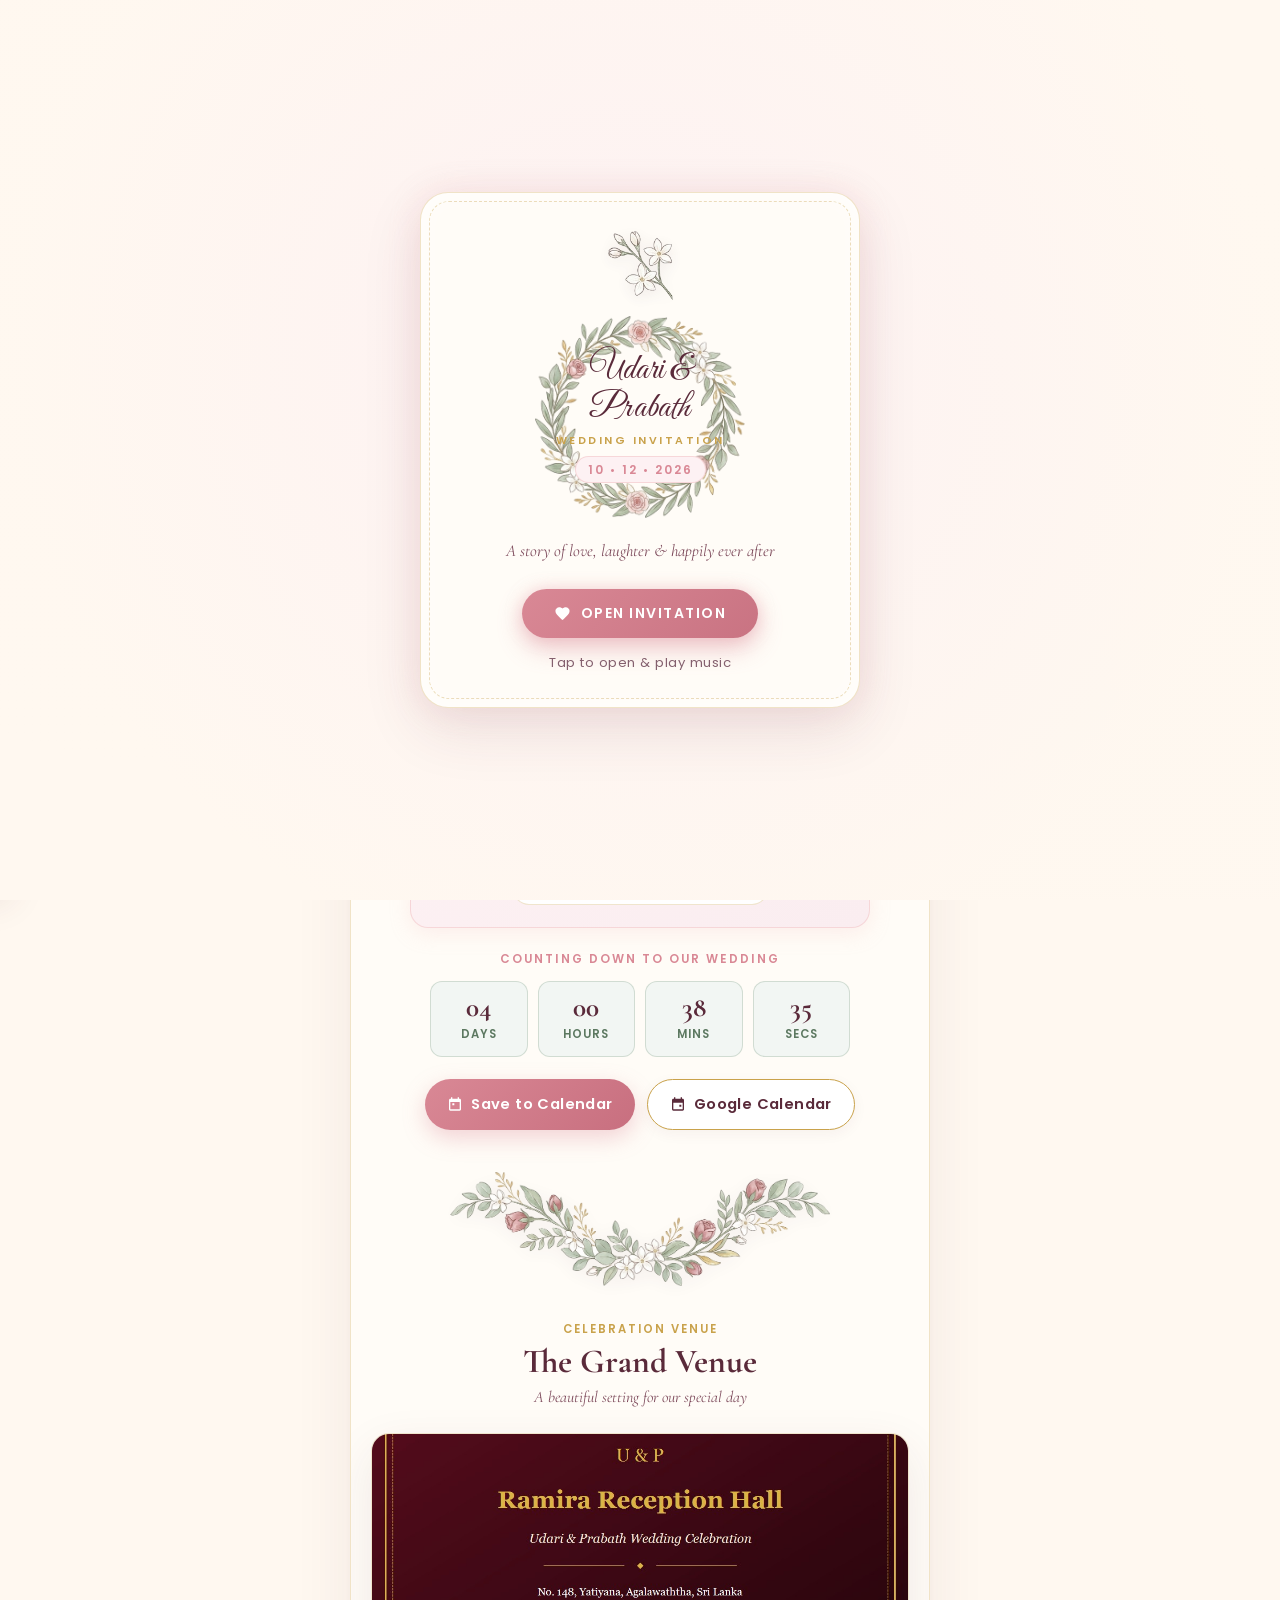
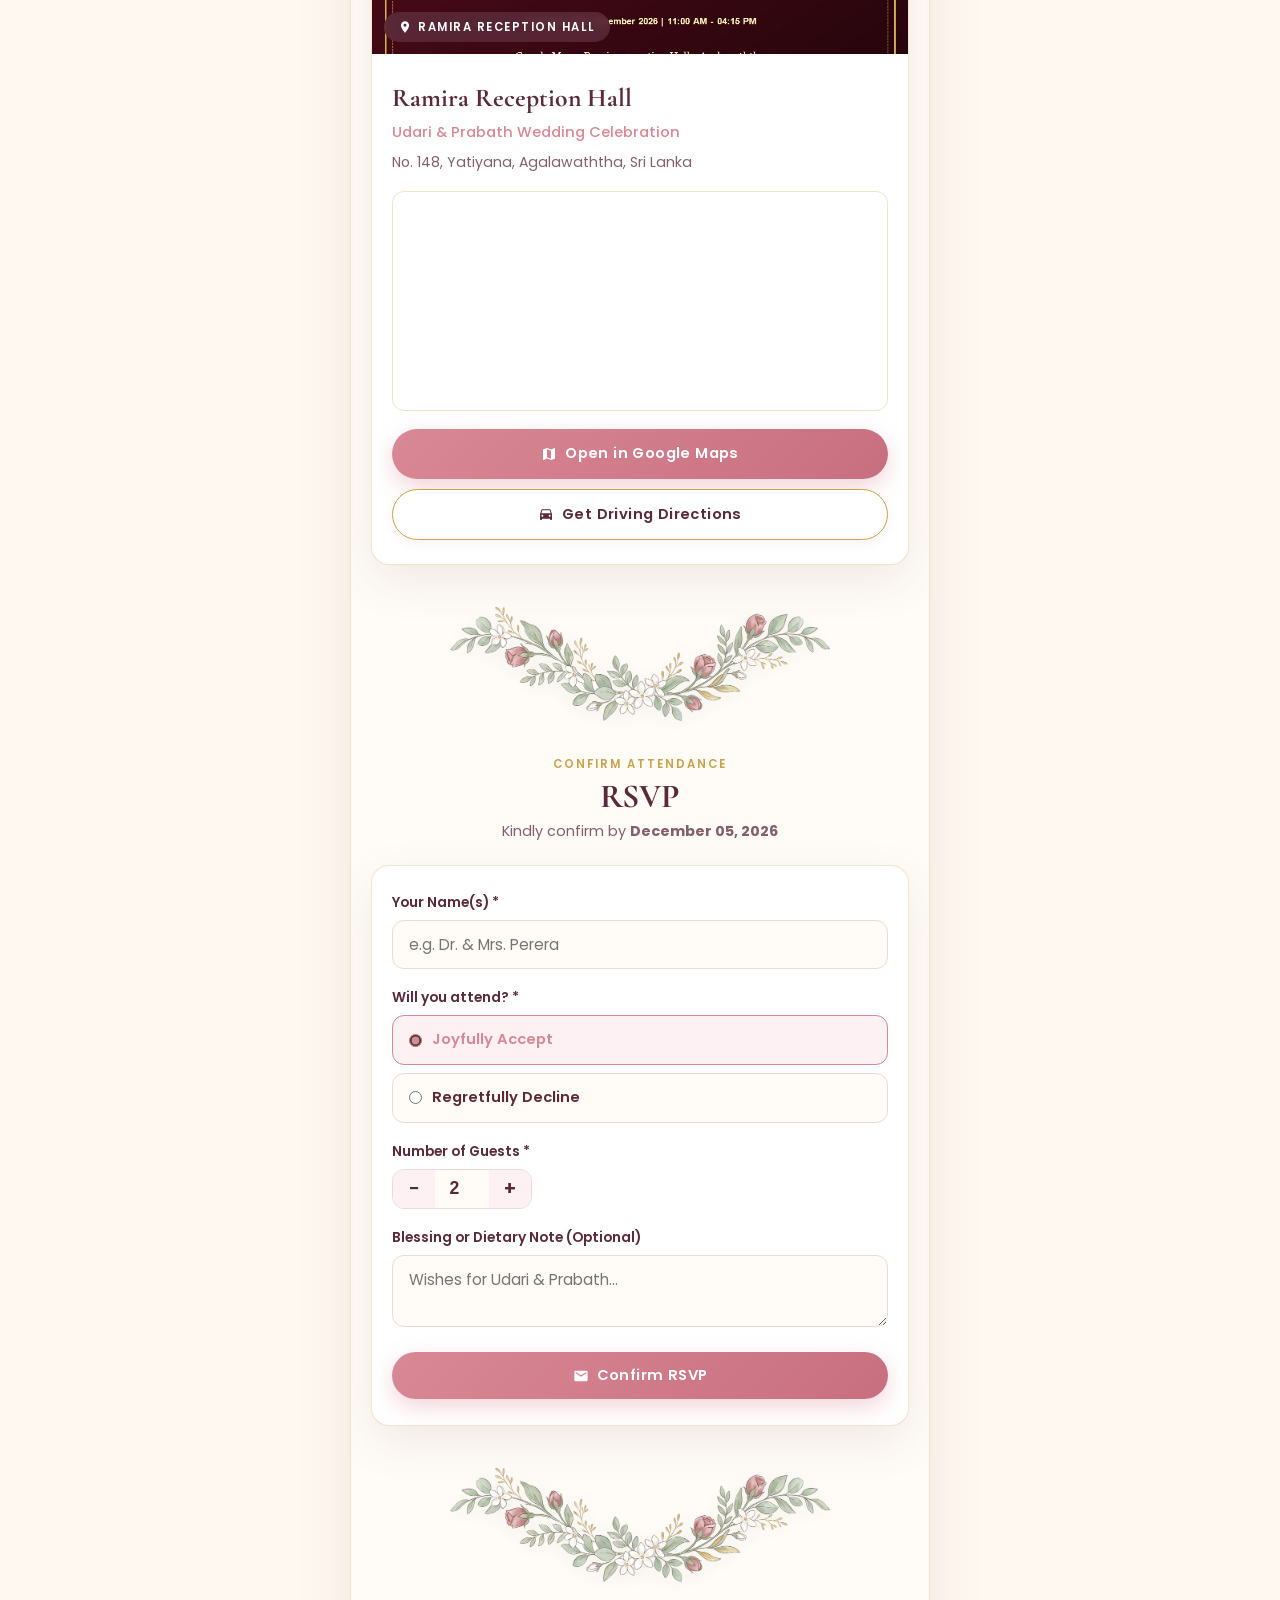
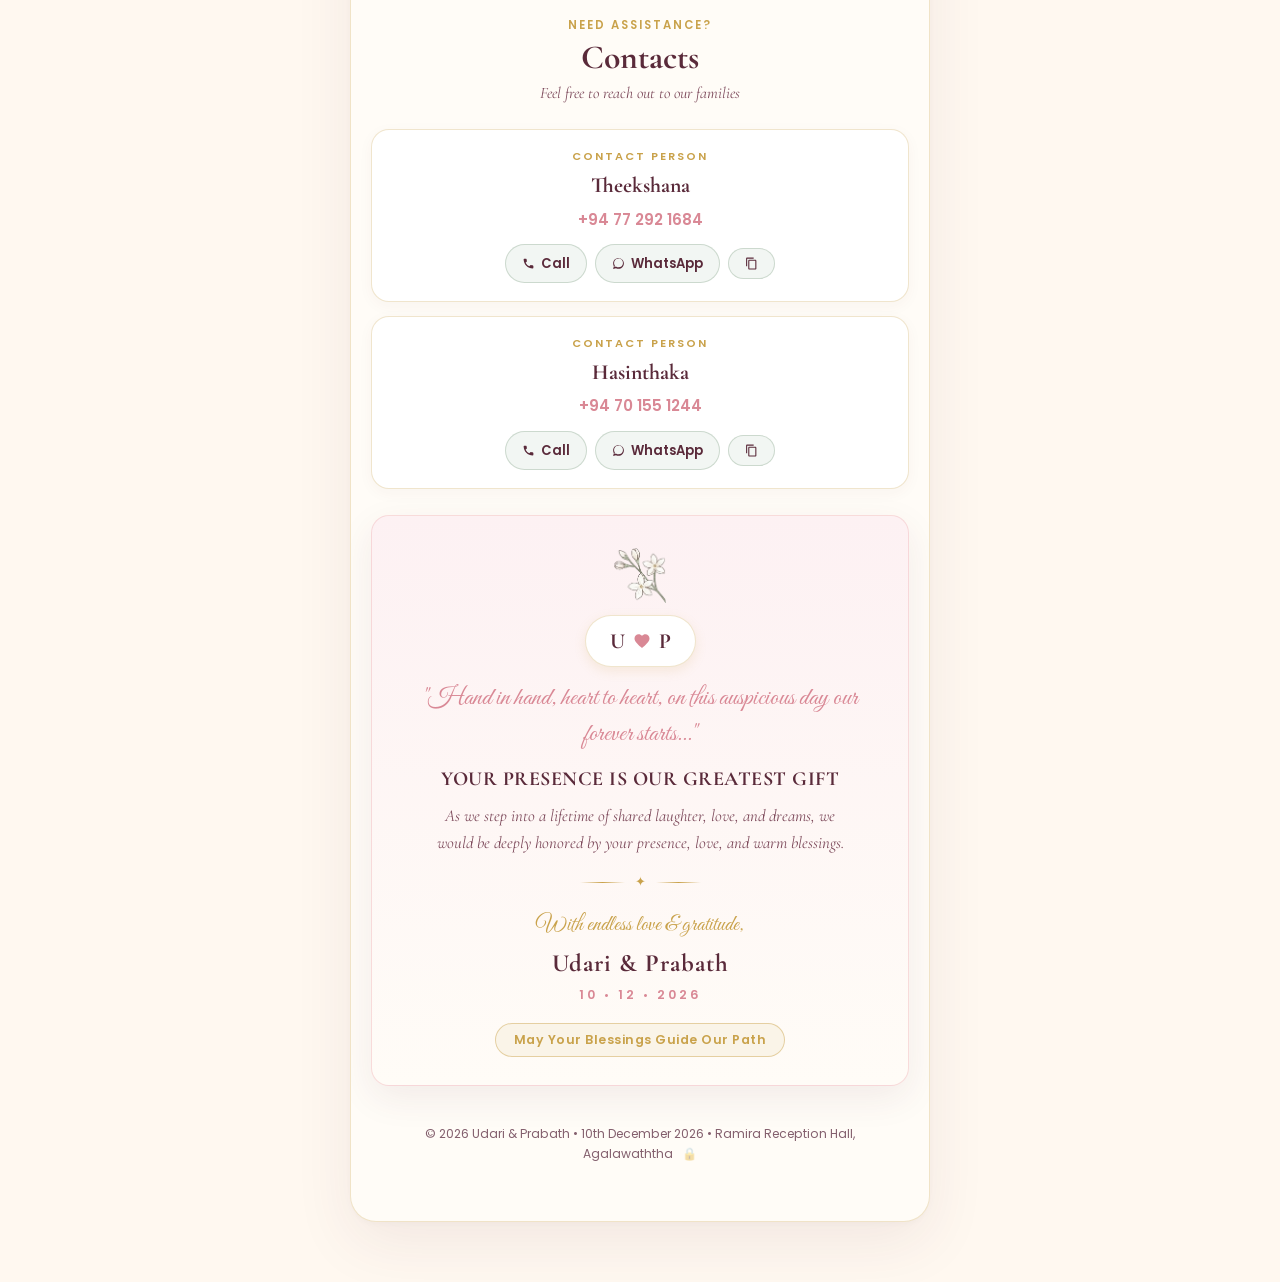
==== commit 611b923f: "redesign intro overlay with soft floral theme and update typography assets" ====
--- a/index.html
+++ b/index.html
@@ -3,35 +3,35 @@
 <head>
   <meta charset="UTF-8" />
   <meta name="viewport" content="width=device-width, initial-scale=1.0, maximum-scale=5.0" />
-  <title>Udari & Prabath — Wedding Invitation</title>
+  <title>Udari &amp; Prabath — Wedding Invitation</title>
   
   <!-- SEO & WhatsApp Social Share Meta Tags -->
-  <meta name="title" content="Udari & Prabath — Wedding Invitation 💍✨" />
-  <meta name="description" content="You are cordially invited to celebrate the wedding of Udari & Prabath on Thursday, 10th December 2026 at Ramira Reception Hall, Agalawaththa." />
+  <meta name="title" content="Udari &amp; Prabath — Wedding Invitation" />
+  <meta name="description" content="You are cordially invited to celebrate the wedding of Udari &amp; Prabath on Thursday, 10th December 2026 at Ramira Reception Hall, Agalawaththa." />
   
   <!-- Open Graph / WhatsApp / Facebook -->
   <meta property="og:type" content="website" />
   <meta property="og:url" content="https://theekshanathushan.github.io/Udari-Prabath-Wedding/" />
-  <meta property="og:title" content="Udari & Prabath — Wedding Invitation 💍✨" />
-  <meta property="og:description" content="You are cordially invited to celebrate the wedding of Udari & Prabath on Thursday, 10th December 2026 at Ramira Reception Hall, Agalawaththa. Tap to view invitation & RSVP." />
-  <meta property="og:image" content="assets/images/couple-december.jpg" />
+  <meta property="og:title" content="Udari &amp; Prabath — Wedding Invitation" />
+  <meta property="og:description" content="You are cordially invited to celebrate the wedding of Udari &amp; Prabath on Thursday, 10th December 2026 at Ramira Reception Hall, Agalawaththa. Tap to view invitation &amp; RSVP." />
+  <meta property="og:image" content="assets/images/couple-cartoon.png" />
 
   <!-- Twitter -->
   <meta property="twitter:card" content="summary_large_image" />
-  <meta property="twitter:title" content="Udari & Prabath — Wedding Invitation" />
-  <meta property="twitter:description" content="Celebrate the wedding of Udari & Prabath on Thursday, 10th December 2026 at Ramira Reception Hall, Agalawaththa." />
-  <meta property="twitter:image" content="assets/images/couple-december.jpg" />
-
-  <!-- Favicon -->
-  <link rel="icon" type="image/svg+xml" href="data:image/svg+xml,<svg xmlns='http://www.w3.org/2000/svg' viewBox='0 0 100 100'><text y='.9em' font-size='90'>🌹</text></svg>" />
-
-  <!-- Google Fonts: Cinzel, Cinzel Decorative, Cormorant Garamond, Great Vibes, Alex Brush, Playfair Display, Outfit -->
+  <meta property="twitter:title" content="Udari &amp; Prabath — Wedding Invitation" />
+  <meta property="twitter:description" content="Celebrate the wedding of Udari &amp; Prabath on Thursday, 10th December 2026 at Ramira Reception Hall, Agalawaththa." />
+  <meta property="twitter:image" content="assets/images/couple-cartoon.png" />
+
+  <!-- Favicon (SVG floral ring) -->
+  <link rel="icon" type="image/svg+xml" href="data:image/svg+xml,<svg xmlns='http://www.w3.org/2000/svg' viewBox='0 0 100 100'><circle cx='50' cy='50' r='40' fill='%23F4C6C9'/><circle cx='50' cy='50' r='34' fill='%23FFF8F0'/><text x='50%' y='58%' font-size='32' text-anchor='middle' fill='%23C9A24B' font-family='serif'>U&amp;P</text></svg>" />
+
+  <!-- Google Fonts: Great Vibes, Cormorant Garamond, Poppins -->
   <link rel="preconnect" href="https://fonts.googleapis.com" />
   <link rel="preconnect" href="https://fonts.gstatic.com" crossorigin />
-  <link href="https://fonts.googleapis.com/css2?family=Alex+Brush&family=Cinzel:wght@500;600;700;800;900&family=Cinzel+Decorative:wght@700;900&family=Cormorant+Garamond:ital,wght@0,500;0,600;0,700;1,400;1,600&family=Great+Vibes&family=Outfit:wght@300;400;500;600;700&family=Playfair+Display:ital,wght@0,600;0,700;0,900;1,400;1,600&display=swap" rel="stylesheet" />
+  <link href="https://fonts.googleapis.com/css2?family=Cormorant+Garamond:ital,wght@0,400;0,500;0,600;0,700;1,400;1,600&family=Great+Vibes&family=Poppins:wght@300;400;500;600;700&display=swap" rel="stylesheet" />
 
   <!-- Stylesheet -->
-  <link rel="stylesheet" href="style.css" />
+  <link rel="stylesheet" href="style.css?v=3.0" />
 </head>
 <body class="locked">
 
@@ -41,79 +41,48 @@
   </audio>
 
   <!-- =================================================================
-       SECTION 1: THEATER CURVED CURTAINS & SATIN BOW UNLOCK SCREEN
+       SECTION 1: STORYBOOK ROMANTIC INTRO SCREEN
        ================================================================= -->
-  <div class="curtain-stage-overlay" id="curtain-overlay">
-    
-    <!-- Top Theatrical Scalloped Valance / Pelmet -->
-    <div class="curtain-top-valance" aria-hidden="true">
-      <div class="valance-swag swag-left"></div>
-      <div class="valance-swag swag-center"></div>
-      <div class="valance-swag swag-right"></div>
-      <div class="valance-gold-fringe"></div>
+  <div class="curtain-stage-overlay soft-intro-overlay" id="curtain-overlay">
+    <div class="intro-backdrop-texture"></div>
+
+    <div class="intro-card-envelope">
+      
+      <!-- Top Decorative Floral Sprig -->
+      <div class="intro-floral-top">
+        <img src="assets/images/florals/floral-jasmine.png" alt="" class="intro-jasmine-img" />
+      </div>
+
+      <div class="intro-wreath-wrap">
+        <img src="assets/images/florals/floral-wreath.png" alt="" class="intro-wreath-img" />
+        <div class="intro-monogram-badge">
+          <span class="intro-names-script">Udari &amp; Prabath</span>
+          <span class="intro-sub-tag">WEDDING INVITATION</span>
+          <span class="intro-date-badge">10 • 12 • 2026</span>
+        </div>
+      </div>
+
+      <p class="intro-gentle-tagline">A story of love, laughter &amp; happily ever after</p>
+
+      <!-- Interactive Tap Button to Open Invitation & Start Music -->
+      <button class="interactive-bow-btn soft-intro-btn" id="open-curtains-btn" aria-label="Tap to open wedding invitation">
+        <span class="btn-heart-pulse">
+          <svg viewBox="0 0 24 24" class="svg-inline-heart" fill="currentColor">
+            <path d="M12 21.35l-1.45-1.32C5.4 15.36 2 12.28 2 8.5 2 5.42 4.42 3 7.5 3c1.74 0 3.41.81 4.5 2.09C13.09 3.81 14.76 3 16.5 3 19.58 3 22 5.42 22 8.5c0 3.78-3.4 6.86-8.55 11.54L12 21.35z"/>
+          </svg>
+        </span>
+        <span class="bow-action-pill">OPEN INVITATION</span>
+      </button>
+
+      <p class="bow-gentle-hint">Tap to open &amp; play music</p>
     </div>
-
-    <!-- Left Curved Royal Velvet Curtain -->
-    <div class="curtain-half curtain-left" id="curtain-left">
-      <div class="curtain-drape-folds"></div>
-      <div class="curtain-golden-fringe"></div>
-      <div class="curtain-tieback-cord left-tieback">
-        <span class="gold-tassel">⚜️</span>
-      </div>
-    </div>
-
-    <!-- Right Curved Royal Velvet Curtain -->
-    <div class="curtain-half curtain-right" id="curtain-right">
-      <div class="curtain-drape-folds"></div>
-      <div class="curtain-golden-fringe"></div>
-      <div class="curtain-tieback-cord right-tieback">
-        <span class="gold-tassel">⚜️</span>
-      </div>
-    </div>
-
-    <!-- Center Clean Ribbon Bow (No Cluttered Text!) -->
-    <div class="curtain-center-bow-wrapper" id="curtain-center-bow">
-      
-      <div class="horizontal-ribbon-band" id="horizontal-ribbon">
-        <div class="ribbon-gold-stitching"></div>
-      </div>
-
-      <!-- Interactive Bow Button -->
-      <button class="interactive-bow-btn" id="open-curtains-btn" aria-label="Untie ribbon bow to open invitation">
-        <div class="bow-glow-ring"></div>
-        
-        <div class="satin-bow-mesh">
-          <div class="bow-loop loop-left">
-            <span class="loop-ribbon-highlight"></span>
-          </div>
-          <div class="bow-loop loop-right">
-            <span class="loop-ribbon-highlight"></span>
-          </div>
-          <div class="bow-knot-jewel">
-            <span class="knot-monogram">U&amp;P</span>
-            <span class="knot-ring-symbol">💍</span>
-          </div>
-          <div class="bow-tail tail-left">
-            <div class="tail-v-cut"></div>
-          </div>
-          <div class="bow-tail tail-right">
-            <div class="tail-v-cut"></div>
-          </div>
-        </div>
-
-        <span class="bow-action-pill">TAP TO UNTIE</span>
-      </button>
-
-      <p class="bow-gentle-hint">✨ Touch the Ribbon Bow to Open ✨</p>
-    </div>
-
   </div>
 
-  <!-- Fullscreen Live Falling White Petals & Snow Canvas -->
+  <!-- Fullscreen Live Falling Soft Petals Canvas -->
   <canvas id="snow-petal-canvas"></canvas>
 
   <!-- =================================================================
-       LEFT NAVIGATION DRAWER (Slide-out menu like Reference Photo 1)
+       LEFT NAVIGATION DRAWER
        ================================================================= -->
   <div class="side-drawer-backdrop" id="side-drawer-backdrop"></div>
   
@@ -127,19 +96,27 @@
 
     <nav class="drawer-menu-list">
       <a href="#hero" class="drawer-item active">
-        <span class="drawer-icon">♡</span>
+        <span class="drawer-icon">
+          <svg viewBox="0 0 24 24" width="16" height="16" fill="currentColor"><path d="M12 21.35l-1.45-1.32C5.4 15.36 2 12.28 2 8.5 2 5.42 4.42 3 7.5 3c1.74 0 3.41.81 4.5 2.09C13.09 3.81 14.76 3 16.5 3 19.58 3 22 5.42 22 8.5c0 3.78-3.4 6.86-8.55 11.54L12 21.35z"/></svg>
+        </span>
         <span class="drawer-label">Welcome</span>
       </a>
       <a href="#venue" class="drawer-item">
-        <span class="drawer-icon">✈</span>
+        <span class="drawer-icon">
+          <svg viewBox="0 0 24 24" width="16" height="16" fill="currentColor"><path d="M12 2C8.13 2 5 5.13 5 9c0 5.25 7 13 7 13s7-7.75 7-13c0-3.87-3.13-7-7-7zm0 9.5a2.5 2.5 0 0 1 0-5 2.5 2.5 0 0 1 0 5z"/></svg>
+        </span>
         <span class="drawer-label">Venue &amp; Travel</span>
       </a>
       <a href="#rsvp" class="drawer-item">
-        <span class="drawer-icon">▷</span>
+        <span class="drawer-icon">
+          <svg viewBox="0 0 24 24" width="16" height="16" fill="currentColor"><path d="M20 4H4c-1.1 0-2 .9-2 2v12c0 1.1.9 2 2 2h16c1.1 0 2-.9 2-2V6c0-1.1-.9-2-2-2zm0 4l-8 5-8-5V6l8 5 8-5v2z"/></svg>
+        </span>
         <span class="drawer-label">RSVP</span>
       </a>
       <a href="#contact" class="drawer-item">
-        <span class="drawer-icon">📞</span>
+        <span class="drawer-icon">
+          <svg viewBox="0 0 24 24" width="16" height="16" fill="currentColor"><path d="M20.01 15.38c-1.23 0-2.42-.2-3.53-.56a.977.977 0 0 0-1.01.24l-2.2 2.2a15.05 15.05 0 0 1-6.59-6.59l2.2-2.21a.96.96 0 0 0 .25-1A11.36 11.36 0 0 1 8.5 4c0-.55-.45-1-1-1H4c-.55 0-1 .45-1 1 0 9.39 7.61 17 17 17 .55 0 1-.45 1-1v-3.5c0-.55-.45-1-1-1z"/></svg>
+        </span>
         <span class="drawer-label">Contact</span>
       </a>
     </nav>
@@ -151,97 +128,80 @@
   </aside>
 
   <!-- =================================================================
-       MAIN CARD CONTAINER (Wider Portrait Card with Floral Backdrop)
+       MAIN CARD CONTAINER (Centered Storybook Card with Soft Shadows)
        ================================================================= -->
   <div class="card-viewport-wrapper">
     
-    <!-- Centered Card Device (Royal Sandeshaya Scroll Proclamation) -->
-    <div class="wedding-card-container sandeshaya-scroll-card" id="wedding-card">
-
-      <!-- Top Royal Scroll Rod -->
-      <div class="sandeshaya-scroll-rod rod-top" aria-hidden="true">
-        <div class="rod-finial finial-left"></div>
-        <div class="rod-cylinder">
-          <div class="rod-gold-emboss"></div>
-        </div>
-        <div class="rod-finial finial-right"></div>
-        <div class="rod-silk-tassel tassel-left">⚜️</div>
-        <div class="rod-silk-tassel tassel-right">⚜️</div>
-      </div>
-
-      <!-- Sandeshaya Filigree Corner Accents -->
-      <div class="sandeshaya-corner-filigree cf-top-left" aria-hidden="true"></div>
-      <div class="sandeshaya-corner-filigree cf-top-right" aria-hidden="true"></div>
-      <div class="sandeshaya-corner-filigree cf-bottom-left" aria-hidden="true"></div>
-      <div class="sandeshaya-corner-filigree cf-bottom-right" aria-hidden="true"></div>
-
-      <!-- -------------------------------------------------------------
-           CARD TOP BAR: Menu Icon [☰] | Monogram [U & P] | Heart [♥]
-           ------------------------------------------------------------- -->
+    <div class="wedding-card-container storybook-wedding-card" id="wedding-card">
+
+      <!-- Corner Floral Decorative Accents -->
+      <img src="assets/images/florals/floral-corner-left.png" alt="" class="card-corner-decor decor-top-left" aria-hidden="true" />
+      <img src="assets/images/florals/floral-corner-right.png" alt="" class="card-corner-decor decor-top-right" aria-hidden="true" />
+
+      <!-- CARD TOP BAR: Menu Icon | Monogram | Music Toggle -->
       <header class="card-top-bar">
         <button class="top-bar-icon-btn" id="top-bar-menu-btn" aria-label="Open Navigation Menu">
-          <span class="bar-icon">☰</span>
+          <svg viewBox="0 0 24 24" width="20" height="20" fill="currentColor">
+            <path d="M3 18h18v-2H3v2zm0-5h18v-2H3v2zm0-7v2h18V6H3z"/>
+          </svg>
         </button>
+
         <div class="top-bar-center-monogram">
-          <span>U &amp; P</span>
-        </div>
-        <button class="top-bar-icon-btn" id="audio-toggle-btn" aria-label="Toggle Music">
-          <span class="heart-pulse-icon" id="heart-icon">♥</span>
+          <span>Udari &amp; Prabath</span>
+        </div>
+
+        <button class="top-bar-icon-btn audio-btn" id="audio-toggle-btn" aria-label="Toggle Music">
+          <span class="heart-pulse-icon" id="heart-icon">
+            <svg viewBox="0 0 24 24" width="20" height="20" fill="currentColor">
+              <path d="M12 21.35l-1.45-1.32C5.4 15.36 2 12.28 2 8.5 2 5.42 4.42 3 7.5 3c1.74 0 3.41.81 4.5 2.09C13.09 3.81 14.76 3 16.5 3 19.58 3 22 5.42 22 8.5c0 3.78-3.4 6.86-8.55 11.54L12 21.35z"/>
+            </svg>
+          </span>
         </button>
       </header>
 
-      <!-- -------------------------------------------------------------
-           HERO SECTION: ROYAL SANDESHAYA PROCLAMATION
-           ------------------------------------------------------------- -->
+      <!-- =============================================================
+           HERO SECTION: STORYBOOK ILLUSTRATION & COUPLE PROCLAMATION
+           ============================================================= -->
       <section class="card-section hero-card-section" id="hero">
 
-        <!-- Royal Proclamation Banner -->
-        <div class="sandeshaya-royal-header">
-          <div class="sandeshaya-crest-symbol">⚜️ &nbsp; 🙞 💍 🙜 &nbsp; ⚜️</div>
-          <span class="sandeshaya-proclamation-title">ROYAL WEDDING PROCLAMATION</span>
-          <div class="sandeshaya-gold-divider">
-            <span class="sgd-line"></span>
-            <span class="sgd-seal">U &amp; P</span>
-            <span class="sgd-line"></span>
-          </div>
-        </div>
-        
-        <!-- Animated Couple Photo Centerpiece with Wreath & Glow -->
-        <div class="couple-photo-centerpiece-wrap">
-          
-          <!-- Outer Rotating Golden Aura Ring -->
-          <div class="aura-gold-ring"></div>
-          <div class="aura-particles-glow"></div>
-          
-          <!-- Ornate Floral Wreath Frame with Animated Couple Kiss -->
-          <div class="wreath-frame-box" id="couple-kiss-box" title="Touch for love ✨" role="button" tabindex="0" aria-label="Udari & Prabath - Touch for kiss animation">
-            <img src="assets/images/couple-december.jpg" alt="Udari & Prabath - December Wedding" class="center-couple-photo" id="couple-photo-img" />
+        <div class="storybook-badge-pill">
+          <span class="badge-dot">✦</span>
+          <span>A WEDDING CELEBRATION</span>
+          <span class="badge-dot">✦</span>
+        </div>
+
+        <!-- Grand Couple Typography -->
+        <div class="names-grand-display">
+          <h1 class="c-name-text">Udari</h1>
+          <div class="c-amp-script">&amp;</div>
+          <h1 class="c-name-text">Prabath</h1>
+        </div>
+
+        <!-- Cute Cartoon Couple Centerpiece with Gentle Floating Animation -->
+        <div class="couple-illustration-hero-wrap">
+          <div class="hero-cartoon-wreath-bg" aria-hidden="true">
+            <img src="assets/images/florals/floral-wreath.png" alt="" class="wreath-halo-img" />
+          </div>
+
+          <div class="hero-cartoon-box" id="couple-kiss-box" title="Touch for love ✨" role="button" tabindex="0" aria-label="Udari &amp; Prabath - Cartoon Wedding Illustration">
+            <img src="assets/images/couple-cartoon.png" alt="Udari &amp; Prabath - Cute Wedding Illustration" class="hero-cartoon-img" id="couple-photo-img" />
             
-            <!-- Romantic Warm Golden & Rose Kiss Light Bloom -->
+            <!-- Soft Romantic Kiss Bloom -->
             <div class="kiss-light-flare" aria-hidden="true"></div>
 
-            <!-- Animated Floating Kiss Hearts & Sparkles -->
+            <!-- Animated Floating Love Hearts on Tap -->
             <div class="kiss-floating-hearts" aria-hidden="true">
               <span class="k-heart kh-1">💖</span>
               <span class="k-heart kh-2">💕</span>
-              <span class="k-heart kh-3">💋</span>
+              <span class="k-heart kh-3">🌸</span>
               <span class="k-heart kh-4">✨</span>
-              <span class="k-heart kh-5">❤️</span>
-              <span class="k-heart kh-6">💘</span>
-            </div>
-
-            <!-- Intersecting Golden Wedding Rings Glint -->
-            <div class="kiss-rings-sparkle" aria-hidden="true">💍</div>
-          </div>
-
-          <!-- Floating Sparkle Badges -->
-          <div class="floating-sparkle sp-1">✨</div>
-          <div class="floating-sparkle sp-2">🌹</div>
-          <div class="floating-sparkle sp-3">✨</div>
-          <div class="floating-sparkle sp-4">❄️</div>
-        </div>
-
-        <!-- Invitation Intro Text (Like Reference: "WITH JOYFUL HEARTS") -->
+              <span class="k-heart kh-5">💗</span>
+              <span class="k-heart kh-6">🌿</span>
+            </div>
+          </div>
+        </div>
+
+        <!-- Joyful Hearts Line -->
         <div class="joyful-hearts-line">
           <span class="jh-rule"></span>
           <span class="jh-text">WITH JOYFUL HEARTS</span>
@@ -260,33 +220,17 @@
           request the honour of your presence at the celebration of the marriage of their children
         </p>
 
-        <!-- Grand Couple Typography -->
-        <div class="names-grand-display">
-          <h1 class="c-name-text">Udari</h1>
-          <div class="c-amp-script">&amp;</div>
-          <h1 class="c-name-text">Prabath</h1>
-        </div>
-
-        <div class="gold-accent-swirl">
-          <svg viewBox="0 0 200 24" class="swirl-svg">
-            <path d="M10,12 Q100,0 190,12 Q100,24 10,12 Z" fill="url(#goldSwirlGrad)" />
-            <circle cx="100" cy="12" r="3.5" fill="#ffd700" />
-            <defs>
-              <linearGradient id="goldSwirlGrad" x1="0%" y1="0%" x2="100%" y2="100%">
-                <stop offset="0%" stop-color="#fff5b8" />
-                <stop offset="50%" stop-color="#ffd700" />
-                <stop offset="100%" stop-color="#b8860b" />
-              </linearGradient>
-            </defs>
-          </svg>
-        </div>
-
         <!-- Ceremony Date Card -->
         <div class="card-date-badge">
           <p class="ceremony-badge-type">UDARI &amp; PRABATH WEDDING</p>
           <h2 class="ceremony-badge-date">Thursday, 10th December 2026</h2>
           <p class="ceremony-badge-time">11:00 AM – 04:15 PM</p>
-          <p class="ceremony-badge-poruwa">🏛️ Poruwa Ceremony: 11:00 AM</p>
+          <p class="ceremony-badge-poruwa">
+            <svg class="badge-icon-svg" viewBox="0 0 24 24" width="16" height="16" fill="currentColor">
+              <path d="M12 2L1 7v3h22V7L12 2zm-8 7V8.5L12 4.1l8 4.4V9H4zm1 4v6h2v-6H5zm5 0v6h2v-6h-2zm5 0v6h2v-6h-2zm5 0v6h2v-6h-2zM2 20v2h20v-2H2z"/>
+            </svg>
+            Poruwa Ceremony: 11:00 AM
+          </p>
         </div>
 
         <!-- Live Countdown -->
@@ -312,37 +256,53 @@
           </div>
         </div>
 
-        <!-- Add to Calendar -->
+        <!-- Add to Calendar Buttons -->
         <div class="card-actions-row">
-          <button class="btn btn-crimson-gold" id="btn-add-calendar">
-            <span>📅</span> Save to Calendar
+          <button class="btn btn-primary-soft" id="btn-add-calendar">
+            <svg class="btn-svg-icon" viewBox="0 0 24 24" width="16" height="16" fill="currentColor">
+              <path d="M19 4h-1V2h-2v2H8V2H6v2H5c-1.11 0-1.99.9-1.99 2L3 20a2 2 0 0 0 2 2h14c1.1 0 2-.9 2-2V6c0-1.1-.9-2-2-2zm0 16H5V9h14v11zM8 11h3v3H8v-3z"/>
+            </svg>
+            <span>Save to Calendar</span>
           </button>
-          <a class="btn btn-outline-gold" id="btn-google-calendar" href="#" target="_blank" rel="noopener noreferrer">
-            <span>🗓️</span> Google Calendar
+
+          <a class="btn btn-outline-soft" id="btn-google-calendar" href="#" target="_blank" rel="noopener noreferrer">
+            <svg class="btn-svg-icon" viewBox="0 0 24 24" width="16" height="16" fill="currentColor">
+              <path d="M19 4h-1V2h-2v2H8V2H6v2H5c-1.11 0-1.99.9-1.99 2L3 20a2 2 0 0 0 2 2h14c1.1 0 2-.9 2-2V6c0-1.1-.9-2-2-2zm0 16H5V10h14v10zm-2-7h-3v3h3v-3z"/>
+            </svg>
+            <span>Google Calendar</span>
           </a>
         </div>
 
       </section>
 
-      <!-- -------------------------------------------------------------
+      <!-- Floral Divider Between Sections -->
+      <div class="floral-section-divider" aria-hidden="true">
+        <img src="assets/images/florals/floral-divider.png" alt="" class="floral-divider-img" loading="lazy" />
+      </div>
+
+      <!-- =============================================================
            VENUE & DIRECTIONS
-           ------------------------------------------------------------- -->
+           ============================================================= -->
       <section class="card-section venue-card-section" id="venue">
         <div class="section-card-header">
           <span class="sec-tag">CELEBRATION VENUE</span>
           <h2 class="sec-title">The Grand Venue</h2>
-          <div class="sec-rose-line">🌹</div>
+          <div class="sec-sub-accent">A beautiful setting for our special day</div>
         </div>
 
         <div class="compact-venue-card">
           <div class="v-img-wrap">
-            <img src="assets/images/venue.jpg" alt="Ramira Reception Hall, Agalawaththa" class="v-img" />
-            <span class="v-badge">📍 RAMIRA RECEPTION HALL</span>
-          </div>
+            <img src="assets/images/venue.jpg" alt="Ramira Reception Hall, Agalawaththa" class="v-img" loading="lazy" />
+            <span class="v-badge">
+              <svg viewBox="0 0 24 24" width="14" height="14" fill="currentColor"><path d="M12 2C8.13 2 5 5.13 5 9c0 5.25 7 13 7 13s7-7.75 7-13c0-3.87-3.13-7-7-7zm0 9.5a2.5 2.5 0 0 1 0-5 2.5 2.5 0 0 1 0 5z"/></svg>
+              RAMIRA RECEPTION HALL
+            </span>
+          </div>
+
           <div class="v-body">
             <h3 class="v-hotel">Ramira Reception Hall</h3>
             <p class="v-hall">Udari &amp; Prabath Wedding Celebration</p>
-            <p class="v-street">📍 No. 148, Yatiyana, Agalawaththa, Sri Lanka</p>
+            <p class="v-street">No. 148, Yatiyana, Agalawaththa, Sri Lanka</p>
 
             <!-- Embedded Interactive Google Map for Ramira Reception Hall -->
             <div class="venue-map-frame-box">
@@ -356,26 +316,32 @@
             </div>
 
             <div class="venue-action-buttons">
-              <a href="https://maps.app.goo.gl/ub2awTQqFTStJXy36" target="_blank" rel="noopener noreferrer" class="btn btn-crimson-gold w-100">
-                <span>🗺️</span> Open in Google Maps
+              <a href="https://maps.app.goo.gl/ub2awTQqFTStJXy36" target="_blank" rel="noopener noreferrer" class="btn btn-primary-soft w-100">
+                <svg class="btn-svg-icon" viewBox="0 0 24 24" width="16" height="16" fill="currentColor"><path d="M20.5 3l-.16.03L15 5.1 9 3 3.36 4.9c-.21.07-.36.25-.36.48V20.5c0 .28.22.5.5.5l.16-.03L9 18.9l6 2.1 5.64-1.9c.21-.07.36-.25.36-.48V3.5c0-.28-.22-.5-.5-.5zM15 19l-6-2.11V5l6 2.11V19z"/></svg>
+                <span>Open in Google Maps</span>
               </a>
-              <a href="https://www.google.com/maps/dir/?api=1&destination=Ramira+reception+Hall+Agalawatta" target="_blank" rel="noopener noreferrer" class="btn btn-outline-gold w-100">
-                <span>🚗</span> Get Driving Directions
+              <a href="https://www.google.com/maps/dir/?api=1&destination=Ramira+reception+Hall+Agalawatta" target="_blank" rel="noopener noreferrer" class="btn btn-outline-soft w-100">
+                <svg class="btn-svg-icon" viewBox="0 0 24 24" width="16" height="16" fill="currentColor"><path d="M18.92 6.01C18.72 5.42 18.16 5 17.5 5h-11c-.66 0-1.21.42-1.42 1.01L3 12v8c0 .55.45 1 1 1h1c.55 0 1-.45 1-1v-1h12v1c0 .55.45 1 1 1h1c.55 0 1-.45 1-1v-8l-2.08-5.99zM6.5 16c-.83 0-1.5-.67-1.5-1.5S5.67 13 6.5 13s1.5.67 1.5 1.5S7.33 16 6.5 16zm11 0c-.83 0-1.5-.67-1.5-1.5s.67-1.5 1.5-1.5 1.5.67 1.5 1.5-.67 1.5-1.5 1.5zM5 11l1.5-4.5h11L19 11H5z"/></svg>
+                <span>Get Driving Directions</span>
               </a>
             </div>
           </div>
         </div>
       </section>
 
-      <!-- -------------------------------------------------------------
-           RSVP VIA WHATSAPP
-           ------------------------------------------------------------- -->
+      <!-- Floral Divider Between Sections -->
+      <div class="floral-section-divider" aria-hidden="true">
+        <img src="assets/images/florals/floral-divider.png" alt="" class="floral-divider-img" loading="lazy" />
+      </div>
+
+      <!-- =============================================================
+           RSVP SECTION
+           ============================================================= -->
       <section class="card-section rsvp-card-section" id="rsvp">
         <div class="section-card-header">
           <span class="sec-tag">CONFIRM ATTENDANCE</span>
           <h2 class="sec-title">RSVP</h2>
           <p class="sec-sub">Kindly confirm by <strong>December 05, 2026</strong></p>
-          <div class="sec-rose-line">🌹</div>
         </div>
 
         <div class="compact-rsvp-card">
@@ -391,11 +357,11 @@
               <div class="attendance-btn-row">
                 <label class="radio-pill active">
                   <input type="radio" name="attendance" value="Joyfully Accept" checked />
-                  <span>Joyfully Accept 🥂✨</span>
+                  <span>Joyfully Accept</span>
                 </label>
                 <label class="radio-pill">
                   <input type="radio" name="attendance" value="Regretfully Decline" />
-                  <span>Regretfully Decline 🙏</span>
+                  <span>Regretfully Decline</span>
                 </label>
               </div>
             </div>
@@ -414,31 +380,41 @@
               <textarea id="guest-message" class="f-inp f-area" rows="2" placeholder="Wishes for Udari &amp; Prabath..."></textarea>
             </div>
 
-            <button type="submit" class="btn btn-crimson-gold w-100" id="rsvp-submit-btn">
-              <span>💌</span> Confirm RSVP
+            <button type="submit" class="btn btn-primary-soft w-100" id="rsvp-submit-btn">
+              <svg class="btn-svg-icon" viewBox="0 0 24 24" width="16" height="16" fill="currentColor">
+                <path d="M20 4H4c-1.1 0-2 .9-2 2v12c0 1.1.9 2 2 2h16c1.1 0 2-.9 2-2V6c0-1.1-.9-2-2-2zm0 4l-8 5-8-5V6l8 5 8-5v2z"/>
+              </svg>
+              <span>Confirm RSVP</span>
             </button>
 
           </form>
 
           <!-- RSVP Confirmation Success Card -->
           <div id="rsvp-success-box" class="rsvp-success-card" style="display: none;">
-            <div class="success-icon">🌹 💍 ✨</div>
+            <div class="success-jasmine-decor">
+              <img src="assets/images/florals/floral-jasmine.png" alt="" class="success-decor-img" />
+            </div>
             <h4 class="success-title">Thank You, <span id="success-guest-name"></span>!</h4>
             <p class="success-desc" id="success-desc-text">Your RSVP has been confirmed.</p>
             <p class="success-sub">We look forward to celebrating our special day with you!</p>
-            <button type="button" class="btn btn-outline-gold" onclick="resetRSVPForm()">Submit Another Response</button>
+            <button type="button" class="btn btn-outline-soft" onclick="resetRSVPForm()">Submit Another Response</button>
           </div>
         </div>
       </section>
 
-      <!-- -------------------------------------------------------------
+      <!-- Floral Divider Between Sections -->
+      <div class="floral-section-divider" aria-hidden="true">
+        <img src="assets/images/florals/floral-divider.png" alt="" class="floral-divider-img" loading="lazy" />
+      </div>
+
+      <!-- =============================================================
            CONTACTS & CLOSING
-           ------------------------------------------------------------- -->
+           ============================================================= -->
       <section class="card-section contact-card-section" id="contact">
         <div class="section-card-header">
           <span class="sec-tag">NEED ASSISTANCE?</span>
           <h2 class="sec-title">Contacts</h2>
-          <div class="sec-rose-line">🌹</div>
+          <div class="sec-sub-accent">Feel free to reach out to our families</div>
         </div>
 
         <div class="compact-contacts-row">
@@ -447,9 +423,17 @@
             <h4 class="c-person-name">Theekshana</h4>
             <a href="tel:+94772921684" class="c-phone-link">+94 77 292 1684</a>
             <div class="c-btn-group">
-              <a href="tel:+94772921684" class="c-pill">📞 Call</a>
-              <a href="https://wa.me/94772921684" target="_blank" rel="noopener noreferrer" class="c-pill">💬 WhatsApp</a>
-              <button class="c-pill" onclick="copyContact('+94 77 292 1684', this)">📋</button>
+              <a href="tel:+94772921684" class="c-pill">
+                <svg viewBox="0 0 24 24" width="13" height="13" fill="currentColor"><path d="M20.01 15.38c-1.23 0-2.42-.2-3.53-.56a.977.977 0 0 0-1.01.24l-2.2 2.2a15.05 15.05 0 0 1-6.59-6.59l2.2-2.21a.96.96 0 0 0 .25-1A11.36 11.36 0 0 1 8.5 4c0-.55-.45-1-1-1H4c-.55 0-1 .45-1 1 0 9.39 7.61 17 17 17 .55 0 1-.45 1-1v-3.5c0-.55-.45-1-1-1z"/></svg>
+                Call
+              </a>
+              <a href="https://wa.me/94772921684" target="_blank" rel="noopener noreferrer" class="c-pill">
+                <svg viewBox="0 0 24 24" width="13" height="13" fill="currentColor"><path d="M12.04 2c-5.46 0-9.91 4.45-9.91 9.91 0 1.75.46 3.45 1.32 4.95L2.05 22l5.25-1.38c1.45.79 3.08 1.21 4.74 1.21 5.46 0 9.91-4.45 9.91-9.91 0-2.65-1.03-5.14-2.9-7.01A9.816 9.816 0 0 0 12.04 2zm.01 17.06c-1.48 0-2.93-.4-4.2-1.15l-.3-.18-3.12.82.83-3.04-.2-.31a8.196 8.196 0 0 1-1.26-4.3c0-4.54 3.7-8.24 8.24-8.24 2.2 0 4.27.86 5.82 2.42a8.18 8.18 0 0 1 2.41 5.83c.02 4.54-3.68 8.23-8.22 8.23z"/></svg>
+                WhatsApp
+              </a>
+              <button class="c-pill" onclick="copyContact('+94 77 292 1684', this)" aria-label="Copy Phone Number">
+                <svg viewBox="0 0 24 24" width="13" height="13" fill="currentColor"><path d="M16 1H4c-1.1 0-2 .9-2 2v14h2V3h12V1zm3 4H8c-1.1 0-2 .9-2 2v14c0 1.1.9 2 2 2h11c1.1 0 2-.9 2-2V7c0-1.1-.9-2-2-2zm0 16H8V7h11v14z"/></svg>
+              </button>
             </div>
           </div>
 
@@ -458,28 +442,34 @@
             <h4 class="c-person-name">Hasinthaka</h4>
             <a href="tel:+94701551244" class="c-phone-link">+94 70 155 1244</a>
             <div class="c-btn-group">
-              <a href="tel:+94701551244" class="c-pill">📞 Call</a>
-              <a href="https://wa.me/94701551244" target="_blank" rel="noopener noreferrer" class="c-pill">💬 WhatsApp</a>
-              <button class="c-pill" onclick="copyContact('+94 70 155 1244', this)">📋</button>
+              <a href="tel:+94701551244" class="c-pill">
+                <svg viewBox="0 0 24 24" width="13" height="13" fill="currentColor"><path d="M20.01 15.38c-1.23 0-2.42-.2-3.53-.56a.977.977 0 0 0-1.01.24l-2.2 2.2a15.05 15.05 0 0 1-6.59-6.59l2.2-2.21a.96.96 0 0 0 .25-1A11.36 11.36 0 0 1 8.5 4c0-.55-.45-1-1-1H4c-.55 0-1 .45-1 1 0 9.39 7.61 17 17 17 .55 0 1-.45 1-1v-3.5c0-.55-.45-1-1-1z"/></svg>
+                Call
+              </a>
+              <a href="https://wa.me/94701551244" target="_blank" rel="noopener noreferrer" class="c-pill">
+                <svg viewBox="0 0 24 24" width="13" height="13" fill="currentColor"><path d="M12.04 2c-5.46 0-9.91 4.45-9.91 9.91 0 1.75.46 3.45 1.32 4.95L2.05 22l5.25-1.38c1.45.79 3.08 1.21 4.74 1.21 5.46 0 9.91-4.45 9.91-9.91 0-2.65-1.03-5.14-2.9-7.01A9.816 9.816 0 0 0 12.04 2zm.01 17.06c-1.48 0-2.93-.4-4.2-1.15l-.3-.18-3.12.82.83-3.04-.2-.31a8.196 8.196 0 0 1-1.26-4.3c0-4.54 3.7-8.24 8.24-8.24 2.2 0 4.27.86 5.82 2.42a8.18 8.18 0 0 1 2.41 5.83c.02 4.54-3.68 8.23-8.22 8.23z"/></svg>
+                WhatsApp
+              </a>
+              <button class="c-pill" onclick="copyContact('+94 70 155 1244', this)" aria-label="Copy Phone Number">
+                <svg viewBox="0 0 24 24" width="13" height="13" fill="currentColor"><path d="M16 1H4c-1.1 0-2 .9-2 2v14h2V3h12V1zm3 4H8c-1.1 0-2 .9-2 2v14c0 1.1.9 2 2 2h11c1.1 0 2-.9 2-2V7c0-1.1-.9-2-2-2zm0 16H8V7h11v14z"/></svg>
+              </button>
             </div>
           </div>
         </div>
 
         <!-- Romantic Keepsake Love Note & Royal Monogram -->
         <div class="romantic-closing-card">
-          <div class="closing-gold-filigree-top">
-            <span class="f-leaf">❧</span>
-            <span class="f-gem">✦ 💍 ✦</span>
-            <span class="f-leaf">☙</span>
-          </div>
-
-          <!-- Royal Monogram Seal -->
-          <div class="closing-monogram-crest">
-            <div class="monogram-outer-ring">
-              <span class="m-letter">U</span>
-              <span class="m-heart">❤</span>
-              <span class="m-letter">P</span>
-            </div>
+          <div class="closing-jasmine-decor">
+            <img src="assets/images/florals/floral-jasmine.png" alt="" class="closing-jasmine-img" />
+          </div>
+
+          <!-- Circular Wreath Monogram -->
+          <div class="closing-monogram-wreath">
+            <span class="m-letter">U</span>
+            <span class="m-heart">
+              <svg viewBox="0 0 24 24" width="18" height="18" fill="currentColor"><path d="M12 21.35l-1.45-1.32C5.4 15.36 2 12.28 2 8.5 2 5.42 4.42 3 7.5 3c1.74 0 3.41.81 4.5 2.09C13.09 3.81 14.76 3 16.5 3 19.58 3 22 5.42 22 8.5c0 3.78-3.4 6.86-8.55 11.54L12 21.35z"/></svg>
+            </span>
+            <span class="m-letter">P</span>
           </div>
 
           <p class="closing-script-quote">
@@ -494,7 +484,7 @@
 
           <div class="closing-divider-ornament">
             <span class="orn-line"></span>
-            <span class="orn-rose">🌹</span>
+            <span class="orn-dot">✦</span>
             <span class="orn-line"></span>
           </div>
 
@@ -505,26 +495,15 @@
           </div>
 
           <div class="closing-blessing-pill">
-            <span>✨ May Your Blessings Guide Our Path ✨</span>
+            <span>May Your Blessings Guide Our Path</span>
           </div>
         </div>
 
         <footer class="card-footer">
-          <p>© 2026 Udari &amp; Prabath • 10th December 2026 • Ramira Reception Hall, Agalawaththa <a href="admin.html" title="Guest Portal" style="text-decoration:none; color:inherit; opacity:0.35; margin-left:6px;">🔒</a></p>
+          <p>© 2026 Udari &amp; Prabath • 10th December 2026 • Ramira Reception Hall, Agalawaththa <a href="admin.html" title="Guest Portal" class="admin-discreet-lock">🔒</a></p>
         </footer>
 
       </section>
-
-      <!-- Bottom Royal Scroll Rod -->
-      <div class="sandeshaya-scroll-rod rod-bottom" aria-hidden="true">
-        <div class="rod-finial finial-left"></div>
-        <div class="rod-cylinder">
-          <div class="rod-gold-emboss"></div>
-        </div>
-        <div class="rod-finial finial-right"></div>
-        <div class="rod-silk-tassel tassel-left">⚜️</div>
-        <div class="rod-silk-tassel tassel-right">⚜️</div>
-      </div>
 
     </div>
   </div>
@@ -535,6 +514,6 @@
   </div>
 
   <!-- JavaScript -->
-  <script src="script.js?v=2.2"></script>
+  <script src="script.js?v=3.0"></script>
 </body>
 </html>
--- a/style.css
+++ b/style.css
@@ -1,67 +1,59 @@
-/* ==========================================================================
-   UDARI & PRABATH — WEDDING INVITATION CARD
-   Format: Grand Portrait Card (Wider 550px Width)
-   Theme: Christmas Romance (Royal Red, Liquid Gold & Snow White)
-   Backdrop: Bridal Silk Drapery & Floral Canopy (assets/images/card-floral-backdrop.jpg)
-   Navigation: Left Corner Drawer Menu (Like weenukarajapaksha.github.io reference)
-   ========================================================================== */
-
+/* ==============================================================================
+   UDARI & PRABATH — WEDDING INVITATION WEBSITE
+   Cute, Romantic, Storybook "Cartoon Wedding" Design
+   ============================================================================== */
+
+/* ------------------------------------------------------------------------------
+   1. CSS VARIABLES & THEME DEFINITIONS
+   ------------------------------------------------------------------------------ */
 :root {
-  /* Christmas Red, Gold & White Palette */
-  --royal-red-dark: #3a020b;
-  --royal-red-velvet: #6b071a;
-  --royal-red-crimson: #910c26;
-  --royal-red-bright: #c41e3a;
-
-  --gold-24k: #ffd700;
-  --gold-champagne: #fff0aa;
-  --gold-warm: #e6b800;
-  --gold-bronze: #b8860b;
-  --gold-glow: rgba(255, 215, 0, 0.45);
-
-  --snow-white: #ffffff;
-  --pearl-white: #fffdfa;
-  --ivory-cream: #faf5ec;
-  --card-bg: #fffdf9;
-  
-  --desktop-ambient-bg: #140105; /* Deep Christmas theater background */
-  --desktop-theater-grad: radial-gradient(circle at 50% 30%, #3e040f 0%, #1c0106 58%, #080002 100%);
-  --card-border: 1px solid rgba(212, 175, 55, 0.35);
-
-  --text-dark: #24050d;
-  --text-muted: #6b4d54;
-  --text-gold: #ffd700;
-
-  /* Gradients */
-  --grad-curtain-left: linear-gradient(90deg, #38020b 0%, #660719 25%, #910c26 55%, #b51535 75%, #47030e 100%);
-  --grad-curtain-right: linear-gradient(-90deg, #38020b 0%, #660719 25%, #910c26 55%, #b51535 75%, #47030e 100%);
-  --grad-gold-foil: linear-gradient(135deg, #fff5b8 0%, #ffd700 40%, #e6b800 75%, #a6790b 100%);
-  --grad-crimson-gold: linear-gradient(135deg, #9e0e2e 0%, #630517 100%);
-  --grad-satin-ribbon: linear-gradient(135deg, #c41e3a 0%, #87071f 60%, #4a020e 100%);
-
-  /* Royal Sandeshaya & Proclamation Theme */
-  --royal-sandeshaya-bg: radial-gradient(circle at 50% 12%, #fffdfa 0%, #faf5eb 45%, #f5ece0 85%, #ede1cc 100%);
-  --sandeshaya-parchment: #faf5eb;
-  --sandeshaya-gold-glow: rgba(212, 175, 55, 0.45);
-
-  /* High-Luxury Typography for Clear & Premium Look */
-  --font-royal: 'Cinzel', 'Playfair Display', Georgia, serif;
-  --font-royal-decor: 'Cinzel Decorative', 'Playfair Display', Georgia, serif;
-  --font-script: 'Alex Brush', 'Great Vibes', cursive;
-  --font-serif: 'Playfair Display', Georgia, serif;
-  --font-display: 'Cormorant Garamond', Georgia, serif;
-  --font-body: 'Outfit', -apple-system, BlinkMacSystemFont, sans-serif;
-
-  --radius-sm: 8px;
-  --radius-md: 16px;
-  --radius-lg: 24px;
-  --radius-full: 9999px;
-
+  /* User-Defined Core Color Palette */
+  --color-ivory: #FFF8F0;          /* Background */
+  --color-blush: #F4C6C9;          /* Romantic soft blush */
+  --color-dusty-rose: #D98895;     /* Warm rose accent */
+  --color-sage: #9DB5A0;           /* Soft botanical sage green */
+  --color-gold: #C9A24B;           /* Warm elegant gold */
+  --color-deep-plum: #5A2A3A;      /* Primary text - deep rich plum */
+
+  /* Harmonized Secondary & Utility Tints */
+  --color-white: #FFFFFF;
+  --color-cream-card: #FFFCF7;
+  --color-blush-soft: #FDF1F3;
+  --color-blush-light: #FAEAEC;
+  --color-sage-soft: #F2F6F3;
+  --color-gold-soft: #FAF4E8;
+  --color-gold-light: #E8CF96;
+  --color-plum-light: #7E4B5C;
+  --color-text-muted: #84606E;
+  --color-border-subtle: rgba(201, 162, 75, 0.28);
+  --color-border-blush: rgba(244, 198, 201, 0.6);
+
+  /* Typography */
+  --font-script: 'Great Vibes', cursive;
+  --font-serif: 'Cormorant Garamond', Georgia, serif;
+  --font-sans: 'Poppins', -apple-system, BlinkMacSystemFont, 'Segoe UI', Roboto, sans-serif;
+
+  /* Shapes & Radii */
+  --radius-card: 26px;
+  --radius-inner: 18px;
+  --radius-sm: 12px;
+  --radius-pill: 50px;
+
+  /* Shadows */
+  --shadow-soft: 0 12px 36px rgba(90, 42, 58, 0.08);
+  --shadow-card: 0 16px 48px rgba(90, 42, 58, 0.09);
+  --shadow-hover: 0 18px 45px rgba(217, 136, 149, 0.25);
+  --shadow-glow-gold: 0 0 24px rgba(201, 162, 75, 0.25);
+
+  /* Transitions */
   --trans-fast: 0.2s ease;
-  --trans-normal: 0.4s cubic-bezier(0.16, 1, 0.3, 1);
-}
-
-/* Base Reset */
+  --trans-smooth: 0.35s cubic-bezier(0.16, 1, 0.3, 1);
+  --trans-slow: 0.6s cubic-bezier(0.16, 1, 0.3, 1);
+}
+
+/* ------------------------------------------------------------------------------
+   2. GLOBAL RESET & BASE STYLES
+   ------------------------------------------------------------------------------ */
 *, *::before, *::after {
   box-sizing: border-box;
   margin: 0;
@@ -71,25 +63,24 @@
 
 html {
   font-size: 16px;
-  background: var(--desktop-ambient-bg);
-  height: 100%;
-  overflow: hidden;
+  scroll-behavior: smooth;
+  background-color: var(--color-ivory);
 }
 
 body {
-  font-family: var(--font-body);
-  background: var(--desktop-theater-grad);
-  color: var(--text-dark);
+  font-family: var(--font-sans);
+  font-weight: 400;
+  color: var(--color-deep-plum);
+  background-color: var(--color-ivory);
+  background-image: 
+    radial-gradient(ellipse at 50% 0%, rgba(244, 198, 201, 0.4) 0%, transparent 65%),
+    radial-gradient(circle at 10% 85%, rgba(157, 181, 160, 0.25) 0%, transparent 50%),
+    radial-gradient(circle at 90% 90%, rgba(201, 162, 75, 0.18) 0%, transparent 45%);
+  background-attachment: fixed;
   line-height: 1.6;
-  height: 100%;
-  width: 100%;
+  min-height: 100vh;
+  overflow-x: hidden;
   position: relative;
-  overflow: hidden;
-  margin: 0;
-  padding: 0;
-  -webkit-font-smoothing: antialiased;
-  -moz-osx-font-smoothing: grayscale;
-  text-rendering: optimizeLegibility;
 }
 
 body.locked {
@@ -97,2147 +88,979 @@
   height: 100vh;
 }
 
-img {
+img, svg {
+  display: block;
   max-width: 100%;
-  height: auto;
-  display: block;
-}
-
-a {
-  text-decoration: none;
+}
+
+button, a {
+  font-family: inherit;
   color: inherit;
-  transition: var(--trans-fast);
-}
-
-button {
-  font-family: inherit;
-  cursor: pointer;
-  border: none;
-  background: none;
-  outline: none;
-}
-
-/* ==========================================================================
-   LEFT NAVIGATION DRAWER (Slide-out menu like Reference Photo 1)
-   ========================================================================== */
-.side-drawer-backdrop {
-  position: fixed;
-  inset: 0;
-  background: rgba(20, 2, 6, 0.55);
-  backdrop-filter: blur(5px);
-  -webkit-backdrop-filter: blur(5px);
-  z-index: 1190;
-  opacity: 0;
-  pointer-events: none;
-  transition: opacity 0.35s ease;
-}
-
-.side-drawer-backdrop.open {
-  opacity: 1;
-  pointer-events: auto;
-}
-
-.side-nav-drawer {
-  position: fixed;
-  top: 0;
-  left: 0;
-  bottom: 0;
-  width: 300px;
-  max-width: 82vw;
-  background: #ffffff;
-  z-index: 1200;
-  box-shadow: 10px 0 40px rgba(0, 0, 0, 0.25);
-  transform: translateX(-100%);
-  transition: transform 0.4s cubic-bezier(0.16, 1, 0.3, 1);
-  display: flex;
-  flex-direction: column;
-  padding: 30px 24px;
-}
-
-.side-nav-drawer.open {
-  transform: translateX(0);
-}
-
-.drawer-header {
-  display: flex;
-  align-items: center;
-  justify-content: space-between;
-  margin-bottom: 12px;
-}
-
-.drawer-couple-names {
-  font-family: var(--font-serif);
-  font-size: 1.6rem;
-  font-weight: 700;
-  color: var(--royal-red-dark);
-}
-
-.drawer-close-btn {
-  width: 36px;
-  height: 36px;
-  border-radius: var(--radius-full);
-  display: flex;
-  align-items: center;
-  justify-content: center;
-  font-size: 1.25rem;
-  color: var(--text-muted);
-  background: #f7f1e9;
-  transition: all var(--trans-fast);
-}
-
-.drawer-close-btn:hover {
-  background: var(--royal-red-crimson);
-  color: #ffffff;
-}
-
-.drawer-divider {
-  width: 100%;
-  height: 1px;
-  background: rgba(212, 175, 55, 0.35);
-  margin-bottom: 24px;
-}
-
-.drawer-menu-list {
-  display: flex;
-  flex-direction: column;
-  gap: 8px;
-  flex: 1;
-}
-
-.drawer-item {
-  display: flex;
-  align-items: center;
-  gap: 16px;
-  padding: 14px 16px;
-  border-radius: var(--radius-md);
-  color: var(--text-dark);
-  font-size: 1.05rem;
-  font-weight: 500;
-  transition: all var(--trans-fast);
-}
-
-.drawer-icon {
-  font-size: 1.2rem;
-  color: var(--gold-bronze);
-  width: 24px;
-  text-align: center;
-}
-
-.drawer-item:hover,
-.drawer-item.active {
-  background: #fcf7ef;
-  color: var(--royal-red-crimson);
-  font-weight: 700;
-}
-
-.drawer-item:hover .drawer-icon,
-.drawer-item.active .drawer-icon {
-  color: var(--royal-red-bright);
-}
-
-.drawer-footer {
-  margin-top: auto;
-  padding-top: 20px;
-  border-top: 1px dashed rgba(212, 175, 55, 0.35);
-  text-align: center;
-}
-
-.drawer-date-tag {
-  font-family: var(--font-serif);
-  font-size: 0.95rem;
-  color: var(--royal-red-crimson);
-  font-weight: 600;
-}
-
-.drawer-sinhala-tag {
-  font-family: var(--font-serif);
-  font-size: 1rem;
-  color: var(--gold-bronze);
-  margin-top: 4px;
-}
-
-/* ==========================================================================
-   SECTION 1: THEATER CURVED CURTAINS & SATIN BOW UNLOCK SCREEN
-   ========================================================================== */
-.curtain-stage-overlay {
-  position: fixed;
-  inset: 0;
-  z-index: 1000;
-  background: transparent;
-  overflow: hidden;
-  display: flex;
-  align-items: center;
-  justify-content: center;
-  pointer-events: auto;
-}
-
-.curtain-stage-overlay.curtains-open {
-  pointer-events: none;
-  z-index: 85; /* Stays above card (z-index: 25) during opening sweep, parting smoothly across mobile */
-}
-
-/* Top Theatrical Valance */
-.curtain-top-valance {
-  position: absolute;
-  top: 0;
-  left: 0;
-  right: 0;
-  height: 55px;
-  z-index: 15;
-  display: flex;
-  pointer-events: none;
-  box-shadow: 0 8px 20px rgba(0, 0, 0, 0.7);
-}
-
-.valance-swag {
-  flex: 1;
-  height: 100%;
-  background: radial-gradient(ellipse at 50% 0%, #87081e 0%, #520311 75%, #36010a 100%);
-  border-radius: 0 0 50% 50% / 0 0 45px 45px;
-  position: relative;
-  box-shadow: inset 0 -6px 12px rgba(0, 0, 0, 0.5), 0 5px 12px rgba(0, 0, 0, 0.6);
-  border-bottom: 3px solid var(--gold-24k);
-}
-
-.valance-gold-fringe {
-  position: absolute;
-  bottom: -6px;
-  left: 0;
-  right: 0;
-  height: 6px;
-  background: repeating-linear-gradient(90deg, #ffd700 0px, #ffd700 3px, #b8860b 4px, #ffd700 7px);
-  box-shadow: 0 0 10px rgba(255, 215, 0, 0.6);
-}
-
-/* Curtains Left & Right */
-.curtain-half {
-  position: absolute;
-  top: 0;
-  bottom: 0;
-  width: 50.8%;
-  z-index: 10;
-  box-shadow: 0 0 40px rgba(0, 0, 0, 0.9);
-  transition: transform 2.2s cubic-bezier(0.22, 1, 0.36, 1), border-radius 2s ease;
-  overflow: hidden;
-}
-
-.curtain-left {
-  left: 0;
-  background: var(--grad-curtain-left);
-  transform-origin: top left;
-}
-
-.curtain-right {
-  right: 0;
-  background: var(--grad-curtain-right);
-  transform-origin: top right;
-}
-
-.curtain-drape-folds {
-  position: absolute;
-  inset: 0;
-  background: repeating-linear-gradient(
-    90deg,
-    rgba(0, 0, 0, 0.45) 0px,
-    rgba(0, 0, 0, 0.15) 20px,
-    rgba(255, 255, 255, 0.16) 40px,
-    rgba(255, 255, 255, 0.05) 55px,
-    rgba(0, 0, 0, 0.45) 75px
-  );
-  pointer-events: none;
-}
-
-.curtain-golden-fringe {
-  position: absolute;
-  top: 0;
-  bottom: 0;
-  width: 4px;
-  background: var(--grad-gold-foil);
-  box-shadow: 0 0 15px rgba(255, 215, 0, 0.8);
-}
-
-.curtain-left .curtain-golden-fringe { right: 0; }
-.curtain-right .curtain-golden-fringe { left: 0; }
-
-.curtain-tieback-cord {
-  position: absolute;
-  top: 50%;
-  font-size: 2rem;
-  color: var(--gold-24k);
-  filter: drop-shadow(0 3px 10px rgba(0, 0, 0, 0.7));
-  z-index: 14;
-}
-
-.left-tieback { right: 20px; }
-.right-tieback { left: 20px; }
-
-/* Center Clean Satin Bow */
-.curtain-center-bow-wrapper {
-  position: absolute;
-  top: 50%;
-  left: 0;
-  right: 0;
-  transform: translateY(-50%);
-  z-index: 28;
-  display: flex;
-  flex-direction: column;
-  align-items: center;
-  justify-content: center;
-  pointer-events: none;
-  transition: opacity 0.7s ease, transform 0.7s ease;
-}
-
-.horizontal-ribbon-band {
-  position: absolute;
-  top: 50%;
-  left: 0;
-  right: 0;
-  transform: translateY(-50%);
-  height: 44px;
-  background: var(--grad-satin-ribbon);
-  box-shadow: 0 6px 20px rgba(0, 0, 0, 0.7), 0 0 20px rgba(196, 30, 58, 0.5);
-  border-top: 2px solid var(--gold-24k);
-  border-bottom: 2px solid var(--gold-24k);
-  transition: transform 1.2s cubic-bezier(0.77, 0, 0.175, 1), opacity 0.8s ease;
-}
-
-.ribbon-gold-stitching {
-  position: absolute;
-  top: 5px;
-  bottom: 5px;
-  left: 0;
-  right: 0;
-  border-top: 1px dashed rgba(255, 215, 0, 0.7);
-  border-bottom: 1px dashed rgba(255, 215, 0, 0.7);
-}
-
-.interactive-bow-btn {
-  pointer-events: auto;
-  position: relative;
-  z-index: 30;
-  display: flex;
-  flex-direction: column;
-  align-items: center;
-  justify-content: center;
-  cursor: pointer;
-  transition: transform var(--trans-fast);
-  animation: bowGentlyFloat 3s infinite ease-in-out;
-}
-
-.interactive-bow-btn:hover {
-  transform: scale(1.08);
-}
-
-@keyframes bowGentlyFloat {
-  0%, 100% { transform: scale(1); filter: drop-shadow(0 10px 25px rgba(0, 0, 0, 0.7)); }
-  50% { transform: scale(1.04); filter: drop-shadow(0 15px 35px rgba(255, 215, 0, 0.4)); }
-}
-
-.bow-glow-ring {
-  position: absolute;
-  width: 140px;
-  height: 140px;
-  border-radius: var(--radius-full);
-  border: 2px dashed rgba(255, 215, 0, 0.7);
-  animation: rotateBowHalo 12s linear infinite;
-  pointer-events: none;
-}
-
-@keyframes rotateBowHalo {
-  from { transform: rotate(0deg); }
-  to { transform: rotate(360deg); }
-}
-
-.satin-bow-mesh {
-  position: relative;
-  width: 190px;
-  height: 110px;
-  display: flex;
-  align-items: center;
-  justify-content: center;
-}
-
-.bow-loop {
-  position: absolute;
-  top: 15px;
-  width: 78px;
-  height: 64px;
-  background: radial-gradient(ellipse at center, #c41e3a 0%, #87071f 65%, #42020d 100%);
-  border: 2.5px solid var(--gold-24k);
-  box-shadow: 0 10px 25px rgba(0, 0, 0, 0.6), inset 0 2px 5px rgba(255, 255, 255, 0.6);
-  z-index: 5;
-}
-
-.loop-left {
-  left: 14px;
-  border-radius: 65% 25% 25% 65% / 50% 50% 50% 50%;
-  transform: rotate(-18deg);
-}
-
-.loop-right {
-  right: 14px;
-  border-radius: 25% 65% 65% 25% / 50% 50% 50% 50%;
-  transform: rotate(18deg);
-}
-
-.loop-ribbon-highlight {
-  position: absolute;
-  top: 10px;
-  left: 10px;
-  right: 10px;
-  height: 8px;
-  background: linear-gradient(90deg, rgba(255, 215, 0, 0.8), rgba(255, 255, 255, 0.8));
-  border-radius: var(--radius-full);
-  opacity: 0.6;
-}
-
-.bow-knot-jewel {
-  position: relative;
-  z-index: 10;
-  width: 68px;
-  height: 68px;
-  border-radius: var(--radius-full);
-  background: radial-gradient(circle at 35% 35%, #fff2b2 0%, #ffd700 45%, #c4951b 80%, #7d5904 100%);
-  border: 2.5px solid #ffffff;
-  box-shadow: 0 8px 25px rgba(0, 0, 0, 0.8), 0 0 25px rgba(255, 215, 0, 0.7), inset 0 2px 4px #ffffff;
-  display: flex;
-  flex-direction: column;
-  align-items: center;
-  justify-content: center;
-  color: #38030b;
-}
-
-.knot-monogram {
-  font-family: var(--font-serif);
-  font-size: 0.95rem;
-  font-weight: 900;
-  letter-spacing: 1px;
-  line-height: 1;
-}
-
-.knot-ring-symbol {
-  font-size: 1.15rem;
-  margin-top: 1px;
-}
-
-.bow-tail {
-  position: absolute;
-  top: 60px;
-  width: 32px;
-  height: 70px;
-  background: linear-gradient(180deg, #910c26 0%, #5e0517 75%, #38020b 100%);
-  border-left: 2px solid var(--gold-24k);
-  border-right: 2px solid var(--gold-24k);
-  box-shadow: 0 10px 20px rgba(0, 0, 0, 0.5);
-  z-index: 3;
-}
-
-.tail-left { left: 60px; transform: rotate(18deg); }
-.tail-right { right: 60px; transform: rotate(-18deg); }
-
-.tail-v-cut {
-  position: absolute;
-  bottom: -1px;
-  left: 0;
-  right: 0;
-  height: 14px;
-  background: #140105;
-  clip-path: polygon(0% 100%, 50% 0%, 100% 100%);
-}
-
-.bow-action-pill {
-  margin-top: 28px;
-  background: var(--grad-gold-foil);
-  color: #38030b;
-  font-size: 0.75rem;
-  font-weight: 900;
-  letter-spacing: 2px;
-  padding: 6px 18px;
-  border-radius: var(--radius-full);
-  box-shadow: 0 4px 15px rgba(255, 215, 0, 0.5);
-}
-
-.bow-gentle-hint {
-  font-size: 0.92rem;
-  font-weight: 700;
-  letter-spacing: 2px;
-  text-transform: uppercase;
-  color: var(--gold-champagne);
-  margin-top: 14px;
-  text-shadow: 0 0 15px rgba(255, 215, 0, 0.6);
-}
-
-/* Curtain Open Sweep — Keeps curtains gracefully opened on left & right */
-.curtain-stage-overlay.curtains-open .curtain-left {
-  transform: translate3d(-62%, 0, 0) scaleX(0.72);
-  border-radius: 0 140px 140px 0 / 0 50% 50% 0;
-  box-shadow: 25px 0 50px rgba(0, 0, 0, 0.9), inset -10px 0 25px rgba(255, 215, 0, 0.4);
-  pointer-events: none;
-}
-
-.curtain-stage-overlay.curtains-open .curtain-right {
-  transform: translate3d(62%, 0, 0) scaleX(0.72);
-  border-radius: 140px 0 0 140px / 50% 0 0 50%;
-  box-shadow: -25px 0 50px rgba(0, 0, 0, 0.9), inset 10px 0 25px rgba(255, 215, 0, 0.4);
-  pointer-events: none;
-}
-
-@media (max-width: 1100px) {
-  .curtain-stage-overlay.curtains-open .curtain-left {
-    transform: translate3d(-72%, 0, 0) scaleX(0.65);
-  }
-  .curtain-stage-overlay.curtains-open .curtain-right {
-    transform: translate3d(72%, 0, 0) scaleX(0.65);
-  }
-}
-
-@media (max-width: 768px) {
-  .curtain-stage-overlay.curtains-open .curtain-left {
-    transform: translate3d(-84%, 0, 0) scaleX(0.55);
-  }
-  .curtain-stage-overlay.curtains-open .curtain-right {
-    transform: translate3d(84%, 0, 0) scaleX(0.55);
-  }
-}
-
-.curtain-stage-overlay.curtains-open .horizontal-ribbon-band {
-  transform: translateY(-50%) scaleX(0);
-  opacity: 0;
-  pointer-events: none;
-}
-
-.curtain-stage-overlay.curtains-open .interactive-bow-btn {
-  transform: scale(1.3) rotate(20deg);
-  opacity: 0;
-  transition: transform 0.6s ease, opacity 0.5s ease;
-  pointer-events: none;
-}
-
-.curtain-stage-overlay.curtains-open .bow-gentle-hint {
-  opacity: 0;
-  pointer-events: none;
-  transition: opacity 0.4s ease;
-}
-
-/* ==========================================================================
-   WIDER GRAND PORTRAIT CARD CONTAINER (550px Layout)
-   ========================================================================== */
-.card-viewport-wrapper {
-  position: fixed;
-  inset: 0;
-  width: 100vw;
-  height: 100vh;
-  display: flex;
-  justify-content: center;
-  align-items: flex-start;
-  padding-top: 64px; /* Sits cleanly below the 55px top valance */
-  padding-bottom: 12px;
-  background: transparent;
-  z-index: 25; /* Above opened curtains/valance */
-  overflow: hidden;
-  pointer-events: auto;
-}
-
-.wedding-card-container {
-  width: 100%;
-  max-width: 550px; /* Wider grand card width */
-  height: calc(100vh - 76px);
-  margin: 0 auto;
-  background: var(--royal-sandeshaya-bg);
-  box-shadow: 
-    0 25px 85px rgba(0, 0, 0, 0.88),
-    0 0 50px rgba(212, 175, 55, 0.4),
-    inset 0 0 45px rgba(212, 175, 55, 0.12);
-  border: 2px solid rgba(212, 175, 55, 0.65);
-  border-radius: 24px;
-  position: relative;
-  overflow-y: auto;
-  overflow-x: hidden;
-  -webkit-overflow-scrolling: touch;
-  scroll-behavior: smooth;
-  padding-bottom: 0;
-}
-
-.wedding-card-container::-webkit-scrollbar {
-  width: 6px;
-}
-.wedding-card-container::-webkit-scrollbar-track {
-  background: rgba(43, 2, 7, 0.05);
-}
-.wedding-card-container::-webkit-scrollbar-thumb {
-  background: rgba(212, 175, 55, 0.45);
-  border-radius: 10px;
-}
-.wedding-card-container::-webkit-scrollbar-thumb:hover {
-  background: rgba(212, 175, 55, 0.8);
-}
-
-/* ==========================================================================
-   ROYAL SANDESHAYA SCROLL PROCLAMATION FORMAT
-   ========================================================================== */
-.sandeshaya-scroll-rod {
-  position: sticky;
-  left: 0;
-  right: 0;
-  width: calc(100% + 16px);
-  margin-left: -8px;
-  height: 24px;
-  display: flex;
-  align-items: center;
-  justify-content: center;
-  z-index: 40;
-  pointer-events: none;
-}
-
-.sandeshaya-scroll-rod.rod-top {
-  top: 0;
-  margin-bottom: 2px;
-}
-
-.sandeshaya-scroll-rod.rod-bottom {
-  bottom: 0;
-  margin-top: 14px;
-}
-
-.rod-cylinder {
-  flex: 1;
-  height: 14px;
-  background: linear-gradient(180deg, #fffadb 0%, #ffd700 28%, #c99c1a 52%, #7a5804 78%, #ffd700 100%);
-  border-radius: 7px;
-  box-shadow: 0 4px 12px rgba(0, 0, 0, 0.35), inset 0 1px 2px rgba(255, 255, 255, 0.9), inset 0 -1px 2px rgba(0, 0, 0, 0.6);
-  position: relative;
-  overflow: hidden;
-}
-
-.rod-gold-emboss {
-  position: absolute;
-  inset: 0;
-  background: repeating-linear-gradient(
-    90deg,
-    transparent 0px,
-    transparent 14px,
-    rgba(255, 255, 255, 0.45) 16px,
-    transparent 18px
-  );
-}
-
-.rod-finial {
-  width: 24px;
-  height: 22px;
-  background: radial-gradient(circle at 35% 35%, #fffde6 0%, #ffd700 45%, #8c6403 90%);
-  border-radius: 50% 20% 20% 50%;
-  box-shadow: 0 4px 10px rgba(0, 0, 0, 0.45);
-  flex-shrink: 0;
-}
-
-.rod-finial.finial-right {
-  border-radius: 20% 50% 50% 20%;
-}
-
-.rod-silk-tassel {
-  position: absolute;
-  top: 8px;
-  font-size: 1.15rem;
-  color: var(--gold-24k);
-  filter: drop-shadow(0 3px 6px rgba(0, 0, 0, 0.5));
-  animation: sandeshayaTasselSway 4s ease-in-out infinite alternate;
-}
-
-.rod-silk-tassel.tassel-left {
-  left: 6px;
-}
-
-.rod-silk-tassel.tassel-right {
-  right: 6px;
-  animation-delay: -2s;
-}
-
-@keyframes sandeshayaTasselSway {
-  0% { transform: rotate(-5deg); }
-  100% { transform: rotate(5deg); }
-}
-
-/* Sandeshaya Filigree Corner Accents */
-.sandeshaya-corner-filigree {
-  position: absolute;
-  width: 44px;
-  height: 44px;
-  pointer-events: none;
-  z-index: 12;
-  opacity: 0.85;
-}
-
-.sandeshaya-corner-filigree::before {
-  content: "🙞";
-  position: absolute;
-  font-size: 1.7rem;
-  color: #c99c1a;
-  filter: drop-shadow(0 1px 2px rgba(107, 7, 26, 0.25));
-}
-
-.cf-top-left { top: 70px; left: 12px; }
-.cf-top-left::before { transform: rotate(0deg); }
-
-.cf-top-right { top: 70px; right: 12px; }
-.cf-top-right::before { transform: scaleX(-1); right: 0; }
-
-.cf-bottom-left { bottom: 42px; left: 12px; }
-.cf-bottom-left::before { transform: scaleY(-1); }
-
-.cf-bottom-right { bottom: 42px; right: 12px; }
-.cf-bottom-right::before { transform: scale(-1); right: 0; }
-
-/* Sandeshaya Royal Proclamation Header Banner */
-.sandeshaya-royal-header {
-  text-align: center;
-  padding: 12px 14px 18px;
-  margin: 0 auto 10px;
-}
-
-.sandeshaya-crest-symbol {
-  font-size: 1.25rem;
-  letter-spacing: 6px;
-  color: var(--gold-warm);
-  margin-bottom: 6px;
-  filter: drop-shadow(0 2px 5px rgba(212, 175, 55, 0.5));
-}
-
-.sandeshaya-proclamation-title {
-  display: block;
-  font-family: var(--font-royal);
-  font-size: 0.88rem;
-  font-weight: 800;
-  letter-spacing: 4px;
-  text-transform: uppercase;
-  color: var(--royal-red-dark);
-  margin-bottom: 12px;
-}
-
-.sandeshaya-gold-divider {
-  display: flex;
-  align-items: center;
-  justify-content: center;
-  gap: 12px;
-  max-width: 290px;
-  margin: 0 auto;
-}
-
-.sgd-line {
-  flex: 1;
-  height: 1.5px;
-  background: linear-gradient(90deg, transparent, #d4af37, transparent);
-}
-
-.sgd-seal {
-  font-family: var(--font-royal);
-  font-size: 0.78rem;
-  font-weight: 800;
-  letter-spacing: 2.5px;
-  color: #ffffff;
-  background: linear-gradient(135deg, #78091f 0%, #42040e 100%);
-  padding: 3px 12px;
-  border-radius: 12px;
-  border: 1px solid #ffd700;
-  box-shadow: 0 3px 8px rgba(0, 0, 0, 0.25), 0 0 10px rgba(255, 215, 0, 0.35);
-}
-
-/* ==========================================================================
-   ADVANCED MOBILE RESPONSIVENESS (Tested down to 360px & 320px screens)
-   ========================================================================== */
-@media (max-width: 579px) {
-  /* Prevent horizontal body overflow */
-  html, body {
-    width: 100%;
-    overflow-x: hidden;
-  }
-
-  /* Full mobile viewport card container */
-  .card-viewport-wrapper {
-    position: fixed;
-    inset: 0;
-    width: 100%;
-    height: 100%;
-    height: 100dvh;
-    padding: 0;
-    margin: 0;
-    overflow: hidden;
-    z-index: 25;
-  }
-
-  .wedding-card-container {
-    width: 100%;
-    max-width: 100%;
-    height: 100%;
-    height: 100dvh;
-    margin: 0;
-    border-radius: 0;
-    border: none;
-    background: var(--royal-sandeshaya-bg);
-    box-shadow: none;
-    overflow-y: auto;
-    overflow-x: hidden;
-    -webkit-overflow-scrolling: touch;
-    scroll-behavior: smooth;
-  }
-
-  /* Mobile Sandeshaya Scroll Rods & Flourishes */
-  .sandeshaya-scroll-rod {
-    width: 100%;
-    margin-left: 0;
-    height: 18px;
-  }
-  .rod-cylinder {
-    height: 10px;
-  }
-  .rod-finial {
-    width: 18px;
-    height: 16px;
-  }
-  .rod-silk-tassel {
-    font-size: 0.95rem;
-    top: 5px;
-  }
-  .sandeshaya-corner-filigree {
-    width: 30px;
-    height: 30px;
-  }
-  .sandeshaya-corner-filigree::before {
-    font-size: 1.25rem;
-  }
-  .cf-top-left { top: 58px; left: 6px; }
-  .cf-top-right { top: 58px; right: 6px; }
-  .cf-bottom-left { bottom: 28px; left: 6px; }
-  .cf-bottom-right { bottom: 28px; right: 6px; }
-
-  /* Top Bar */
-  .card-top-bar {
-    height: 56px;
-    padding: 0 16px;
-  }
-  .top-bar-icon-btn {
-    width: 40px;
-    height: 40px;
-    font-size: 1.3rem;
-  }
-  .top-bar-center-monogram {
-    font-family: var(--font-royal);
-    font-size: 1.35rem;
-    letter-spacing: 4px;
-    font-weight: 800;
-  }
-
-  /* Curtains Open Positioning on Mobile — Visible, Majestic Parting Sweep */
-  .curtain-stage-overlay.curtains-open .curtain-left {
-    transform: translate3d(-78%, 0, 0) scaleX(0.68) rotate(-2.5deg);
-    border-radius: 0 100px 100px 0 / 0 50% 50% 0;
-    box-shadow: 15px 0 35px rgba(0, 0, 0, 0.92), inset -8px 0 20px rgba(255, 215, 0, 0.45);
-    pointer-events: none;
-  }
-  .curtain-stage-overlay.curtains-open .curtain-right {
-    transform: translate3d(78%, 0, 0) scaleX(0.68) rotate(2.5deg);
-    border-radius: 100px 0 0 100px / 50% 0 0 50%;
-    box-shadow: -15px 0 35px rgba(0, 0, 0, 0.92), inset 8px 0 20px rgba(255, 215, 0, 0.45);
-    pointer-events: none;
-  }
-  .curtain-stage-overlay.curtains-open .curtain-top-valance {
-    transform: translateY(-80%);
-    opacity: 0.25;
-    pointer-events: none;
-    transition: transform 1.8s ease, opacity 1.8s ease;
-  }
-  .curtain-stage-overlay.curtains-open .curtain-tieback-cord {
-    opacity: 0.85;
-    pointer-events: none;
-    transition: opacity 1.5s ease;
-  }
-
-  /* Sections Padding */
-  .card-section {
-    padding: 32px 18px;
-  }
-  .hero-card-section {
-    padding-top: 22px;
-  }
-
-  /* Couple Centerpiece Photo on Mobile */
-  .couple-photo-centerpiece-wrap {
-    width: clamp(230px, 72vw, 290px);
-    height: clamp(230px, 72vw, 290px);
-    margin: 0 auto 20px;
-  }
-  .aura-gold-ring {
-    inset: -8px;
-  }
-  .aura-particles-glow {
-    inset: -4px;
-  }
-  .floating-sparkle {
-    font-size: 1.15rem;
-  }
-  .sp-1 { top: 8px; right: 8px; }
-  .sp-2 { bottom: 12px; left: 8px; }
-
-  /* Hero Typography */
-  .joyful-hearts-line {
-    margin-bottom: 14px;
-  }
-  .jh-rule {
-    width: 32px;
-  }
-  .jh-text {
-    font-size: 0.72rem;
-    letter-spacing: 2.2px;
-  }
-
-  .parents-lead {
-    font-size: 0.68rem;
-    letter-spacing: 1.5px;
-  }
-  .parents-title {
-    font-size: clamp(1.05rem, 4.4vw, 1.25rem);
-    line-height: 1.35;
-    padding: 0 4px;
-  }
-  .honor-presence-text {
-    font-size: clamp(0.92rem, 3.8vw, 1.05rem);
-    padding: 0 8px;
-    margin-bottom: 14px;
-  }
-
-  .c-name-text {
-    font-size: clamp(2.7rem, 11.5vw, 3.5rem);
-  }
-  .c-amp-script {
-    font-size: clamp(2.3rem, 9vw, 2.8rem);
-    margin: -6px 0;
-  }
-  .gold-accent-swirl {
-    max-width: 160px;
-    margin-bottom: 20px;
-  }
-
-  /* Date Badge */
-  .card-date-badge {
-    padding: 18px 14px;
-    margin-bottom: 22px;
-  }
-  .ceremony-badge-type {
-    font-size: 0.7rem;
-    letter-spacing: 1.5px;
-  }
-  .ceremony-badge-date {
-    font-size: clamp(1.22rem, 5vw, 1.48rem);
-  }
-  .ceremony-badge-time {
-    font-size: 0.82rem;
-  }
-  .ceremony-badge-poruwa {
-    font-size: 0.92rem;
-    letter-spacing: 1.5px;
-    margin-top: 6px;
-  }
-
-  /* Countdown Timer Grid */
-  .compact-timer-grid {
-    gap: 8px;
-    max-width: 310px;
-    width: 100%;
-    margin: 0 auto;
-  }
-  .c-timer-unit {
-    flex: 1;
-    min-width: 0;
-    height: 66px;
-    padding: 4px;
-  }
-  .c-timer-num {
-    font-size: 1.55rem;
-  }
-  .c-timer-sub {
-    font-size: 0.65rem;
-  }
-
-  /* Action Buttons (Add to Calendar) */
-  .card-actions-row {
-    flex-direction: column;
-    gap: 10px;
-    width: 100%;
-    max-width: 320px;
-    margin: 0 auto;
-  }
-  .card-actions-row .btn {
-    width: 100%;
-    padding: 13px 18px;
-    font-size: 0.88rem;
-    min-height: 48px;
-  }
-
-  /* Section Headers */
-  .sec-tag {
-    font-size: 0.7rem;
-    letter-spacing: 1.5px;
-  }
-  .sec-title {
-    font-size: clamp(1.65rem, 6.5vw, 1.95rem);
-  }
-  .sec-sub {
-    font-size: 0.85rem;
-  }
-
-  /* Story Cards */
-  .story-mini-content {
-    padding: 14px 12px;
-  }
-  .story-mini-heading {
-    font-size: 1.2rem;
-  }
-  .story-mini-desc {
-    font-size: 0.86rem;
-  }
-
-  /* Schedule / Itinerary */
-  .compact-program-list {
-    gap: 12px;
-  }
-  .program-item {
-    gap: 12px;
-    padding: 13px 12px;
-  }
-  .p-icon {
-    width: 38px;
-    height: 38px;
-    font-size: 1.15rem;
-  }
-  .p-time {
-    font-size: 0.82rem;
-  }
-  .p-title {
-    font-size: 1.12rem;
-  }
-  .p-desc {
-    font-size: 0.82rem;
-    line-height: 1.4;
-  }
-  .compact-dress-code {
-    padding: 14px 14px;
-    gap: 12px;
-  }
-  .dc-icon {
-    font-size: 1.8rem;
-  }
-  .dc-head {
-    font-size: 0.7rem;
-  }
-  .dc-body {
-    font-size: 0.92rem;
-  }
-  .dc-colors {
-    font-size: 0.78rem;
-  }
-
-  /* Venue Card */
-  .v-body {
-    padding: 18px 14px;
-  }
-  .v-hotel {
-    font-size: 1.48rem;
-  }
-  .v-hall {
-    font-size: 0.92rem;
-  }
-  .v-street {
-    font-size: 0.85rem;
-    margin-bottom: 14px;
-  }
-  .v-body .btn {
-    min-height: 48px;
-    font-size: 0.9rem;
-  }
-
-  /* RSVP Form */
-  .compact-rsvp-card {
-    padding: 20px 14px;
-  }
-  .f-lbl {
-    font-size: 0.84rem;
-  }
-  .f-inp {
-    font-size: 16px; /* Crucial: prevents auto-zoom on iOS Safari */
-    padding: 12px 14px;
-  }
-  .radio-pill {
-    padding: 11px 12px;
-    font-size: 0.88rem;
-  }
-  .btn-whatsapp {
-    padding: 14px 20px;
-    font-size: 0.95rem;
-    min-height: 50px;
-  }
-
-  /* Contacts */
-  .c-person-card {
-    padding: 14px 10px;
-  }
-  .c-person-role {
-    font-size: 0.68rem;
-  }
-  .c-person-name {
-    font-size: 1.25rem;
-  }
-  .c-phone-link {
-    font-size: 1.05rem;
-    margin-bottom: 10px;
-  }
-  .c-btn-group {
-    gap: 6px;
-    flex-wrap: wrap;
-  }
-  .c-pill {
-    padding: 8px 12px;
-    font-size: 0.78rem;
-    min-height: 38px;
-  }
-
-  /* Closing Blessing */
-  .c-blessing-roses {
-    font-size: 1.45rem;
-  }
-  .c-blessing-title {
-    font-size: 1.45rem;
-  }
-  .c-blessing-names {
-    font-size: 0.95rem;
-  }
-  .c-sinhala-blessing {
-    font-size: 1.1rem;
-  }
-  .card-footer {
-    padding: 18px 12px 24px;
-    font-size: 0.74rem;
-  }
-}
-
-/* Extra Compact Mobile Screens (360px and below) */
-@media (max-width: 375px) {
-  .card-section {
-    padding: 26px 14px;
-  }
-  .couple-photo-centerpiece-wrap {
-    width: 220px;
-    height: 220px;
-  }
-  .c-name-text {
-    font-size: 2.45rem;
-  }
-  .c-amp-script {
-    font-size: 2.1rem;
-  }
-  .compact-timer-grid {
-    gap: 5px;
-  }
-  .c-timer-unit {
-    height: 60px;
-  }
-  .c-timer-num {
-    font-size: 1.4rem;
-  }
-  .c-timer-sub {
-    font-size: 0.6rem;
-  }
-  .program-item {
-    padding: 10px 10px;
-    gap: 10px;
-  }
-  .p-icon {
-    width: 34px;
-    height: 34px;
-    font-size: 1rem;
-  }
-  .p-title {
-    font-size: 1.05rem;
-  }
-}
-
-/* Fullscreen Canvas for Falling White Petals & Snow */
+}
+
+/* ------------------------------------------------------------------------------
+   3. BACKGROUND LIVE PETALS CANVAS
+   ------------------------------------------------------------------------------ */
 #snow-petal-canvas {
   position: fixed;
   inset: 0;
   width: 100vw;
   height: 100vh;
   pointer-events: none;
-  z-index: 30; /* Rains softly over the entire page */
-}
-
-/* --------------------------------------------------------------------------
-   CARD TOP BAR: Menu [☰] | Monogram [U & P] | Heart [♥]
-   -------------------------------------------------------------------------- */
+  z-index: 10;
+}
+
+/* ------------------------------------------------------------------------------
+   4. SECTION 1: SOFT STORYBOOK INTRO OVERLAY (Replaces Curtain Ribbon Screen)
+   ------------------------------------------------------------------------------ */
+.soft-intro-overlay {
+  position: fixed;
+  inset: 0;
+  width: 100vw;
+  height: 100vh;
+  background-color: var(--color-ivory);
+  background-image: 
+    radial-gradient(circle at 50% 40%, rgba(253, 241, 243, 0.95) 0%, rgba(255, 248, 240, 0.98) 75%),
+    radial-gradient(circle at 15% 20%, rgba(244, 198, 201, 0.3) 0%, transparent 45%),
+    radial-gradient(circle at 85% 80%, rgba(157, 181, 160, 0.25) 0%, transparent 45%);
+  z-index: 100;
+  display: flex;
+  align-items: center;
+  justify-content: center;
+  padding: 24px 18px;
+  transition: opacity 0.8s cubic-bezier(0.16, 1, 0.3, 1), transform 0.8s cubic-bezier(0.16, 1, 0.3, 1), visibility 0.8s;
+}
+
+.soft-intro-overlay.curtains-open {
+  opacity: 0;
+  transform: scale(1.04);
+  visibility: hidden;
+  pointer-events: none;
+}
+
+.intro-card-envelope {
+  width: 100%;
+  max-width: 440px;
+  background: var(--color-cream-card);
+  border: 1.5px solid var(--color-border-subtle);
+  border-radius: 28px;
+  padding: 38px 24px 34px;
+  text-align: center;
+  box-shadow: 
+    0 20px 60px rgba(90, 42, 58, 0.12),
+    0 0 30px rgba(244, 198, 201, 0.3),
+    inset 0 0 25px rgba(255, 255, 255, 0.9);
+  position: relative;
+  overflow: hidden;
+  animation: introCardFloat 4s ease-in-out infinite alternate;
+}
+
+.intro-card-envelope::before {
+  content: "";
+  position: absolute;
+  inset: 8px;
+  border: 1px dashed rgba(201, 162, 75, 0.35);
+  border-radius: 20px;
+  pointer-events: none;
+}
+
+@keyframes introCardFloat {
+  0% { transform: translateY(0); }
+  100% { transform: translateY(-8px); }
+}
+
+.intro-floral-top {
+  display: flex;
+  justify-content: center;
+  margin-bottom: 12px;
+}
+
+.intro-jasmine-img {
+  width: 65px;
+  height: auto;
+  opacity: 0.95;
+  filter: drop-shadow(0 4px 8px rgba(90, 42, 58, 0.08));
+}
+
+.intro-wreath-wrap {
+  position: relative;
+  width: 210px;
+  height: 210px;
+  margin: 0 auto 16px;
+  display: flex;
+  align-items: center;
+  justify-content: center;
+}
+
+.intro-wreath-img {
+  position: absolute;
+  inset: 0;
+  width: 100%;
+  height: 100%;
+  object-fit: contain;
+  animation: rotateWreathHalo 35s linear infinite;
+}
+
+@keyframes rotateWreathHalo {
+  0% { transform: rotate(0deg); }
+  100% { transform: rotate(360deg); }
+}
+
+.intro-monogram-badge {
+  position: relative;
+  z-index: 2;
+  display: flex;
+  flex-direction: column;
+  align-items: center;
+  justify-content: center;
+  padding: 10px;
+}
+
+.intro-names-script {
+  font-family: var(--font-script);
+  font-size: 2.2rem;
+  color: var(--color-deep-plum);
+  line-height: 1.1;
+  margin-bottom: 4px;
+}
+
+.intro-sub-tag {
+  font-family: var(--font-sans);
+  font-size: 0.68rem;
+  font-weight: 600;
+  letter-spacing: 2.5px;
+  text-transform: uppercase;
+  color: var(--color-gold);
+  margin-bottom: 6px;
+}
+
+.intro-date-badge {
+  font-family: var(--font-sans);
+  font-size: 0.76rem;
+  font-weight: 600;
+  letter-spacing: 2px;
+  color: var(--color-dusty-rose);
+  background: var(--color-blush-soft);
+  padding: 3px 12px;
+  border-radius: 20px;
+  border: 1px solid var(--color-border-blush);
+}
+
+.intro-gentle-tagline {
+  font-family: var(--font-serif);
+  font-style: italic;
+  font-size: 1.05rem;
+  color: var(--color-plum-light);
+  margin-bottom: 24px;
+}
+
+/* Storybook Open Button */
+.soft-intro-btn {
+  display: inline-flex;
+  align-items: center;
+  justify-content: center;
+  gap: 10px;
+  background: linear-gradient(135deg, var(--color-dusty-rose) 0%, #c97382 100%);
+  color: #ffffff;
+  border: none;
+  padding: 14px 32px;
+  border-radius: var(--radius-pill);
+  font-size: 0.88rem;
+  font-weight: 600;
+  letter-spacing: 1.5px;
+  cursor: pointer;
+  box-shadow: 
+    0 10px 25px rgba(217, 136, 149, 0.45),
+    0 0 15px rgba(244, 198, 201, 0.5);
+  transition: all var(--trans-smooth);
+}
+
+.soft-intro-btn:hover {
+  transform: translateY(-3px) scale(1.02);
+  box-shadow: 
+    0 14px 32px rgba(217, 136, 149, 0.55),
+    0 0 25px rgba(201, 162, 75, 0.35);
+}
+
+.btn-heart-pulse {
+  display: inline-flex;
+  color: #ffffff;
+  animation: heartThrob 1.8s infinite ease-in-out;
+}
+
+.svg-inline-heart {
+  width: 17px;
+  height: 17px;
+}
+
+@keyframes heartThrob {
+  0%, 100% { transform: scale(1); }
+  15% { transform: scale(1.25); }
+  30% { transform: scale(1); }
+  45% { transform: scale(1.2); }
+}
+
+.bow-gentle-hint {
+  font-size: 0.82rem;
+  color: var(--color-text-muted);
+  margin-top: 14px;
+  letter-spacing: 0.5px;
+}
+
+/* ------------------------------------------------------------------------------
+   5. SIDE NAVIGATION DRAWER
+   ------------------------------------------------------------------------------ */
+.side-drawer-backdrop {
+  position: fixed;
+  inset: 0;
+  background: rgba(90, 42, 58, 0.35);
+  backdrop-filter: blur(4px);
+  z-index: 90;
+  opacity: 0;
+  visibility: hidden;
+  transition: all var(--trans-smooth);
+}
+
+.side-drawer-backdrop.open {
+  opacity: 1;
+  visibility: visible;
+}
+
+.side-nav-drawer {
+  position: fixed;
+  top: 0;
+  left: 0;
+  bottom: 0;
+  width: 290px;
+  max-width: 85vw;
+  background: var(--color-cream-card);
+  border-right: 1.5px solid var(--color-border-subtle);
+  box-shadow: 10px 0 35px rgba(90, 42, 58, 0.12);
+  z-index: 95;
+  transform: translateX(-100%);
+  transition: transform var(--trans-slow);
+  display: flex;
+  flex-direction: column;
+  padding: 30px 22px;
+}
+
+.side-nav-drawer.open {
+  transform: translateX(0);
+}
+
+.drawer-header {
+  display: flex;
+  align-items: center;
+  justify-content: space-between;
+  margin-bottom: 20px;
+}
+
+.drawer-couple-names {
+  font-family: var(--font-script);
+  font-size: 1.8rem;
+  color: var(--color-deep-plum);
+}
+
+.drawer-close-btn {
+  background: var(--color-blush-soft);
+  border: 1px solid var(--color-border-blush);
+  color: var(--color-deep-plum);
+  width: 34px;
+  height: 34px;
+  border-radius: 50%;
+  font-size: 0.95rem;
+  cursor: pointer;
+  display: flex;
+  align-items: center;
+  justify-content: center;
+  transition: all var(--trans-fast);
+}
+
+.drawer-close-btn:hover {
+  background: var(--color-dusty-rose);
+  color: #fff;
+}
+
+.drawer-divider {
+  height: 1px;
+  background: linear-gradient(90deg, transparent, var(--color-border-subtle), transparent);
+  margin-bottom: 24px;
+}
+
+.drawer-menu-list {
+  display: flex;
+  flex-direction: column;
+  gap: 10px;
+  flex: 1;
+}
+
+.drawer-item {
+  display: flex;
+  align-items: center;
+  gap: 12px;
+  padding: 12px 16px;
+  border-radius: var(--radius-sm);
+  text-decoration: none;
+  font-size: 0.95rem;
+  font-weight: 500;
+  color: var(--color-deep-plum);
+  transition: all var(--trans-fast);
+}
+
+.drawer-item .drawer-icon {
+  color: var(--color-dusty-rose);
+  display: flex;
+  align-items: center;
+}
+
+.drawer-item:hover, .drawer-item.active {
+  background: var(--color-blush-soft);
+  color: var(--color-dusty-rose);
+  font-weight: 600;
+}
+
+.drawer-footer {
+  border-top: 1px solid rgba(201, 162, 75, 0.2);
+  padding-top: 18px;
+  text-align: center;
+}
+
+.drawer-date-tag {
+  font-size: 0.82rem;
+  font-weight: 600;
+  color: var(--color-deep-plum);
+}
+
+.drawer-sinhala-tag {
+  font-size: 0.78rem;
+  color: var(--color-gold);
+  margin-top: 4px;
+}
+
+/* ------------------------------------------------------------------------------
+   6. MAIN CARD CONTAINER & VIEWPORT
+   ------------------------------------------------------------------------------ */
+.card-viewport-wrapper {
+  position: relative;
+  width: 100%;
+  min-height: 100vh;
+  display: flex;
+  justify-content: center;
+  align-items: flex-start;
+  padding: 30px 14px 60px;
+  z-index: 20;
+}
+
+.storybook-wedding-card {
+  width: 100%;
+  max-width: 580px;
+  background: var(--color-cream-card);
+  border: 1.5px solid var(--color-border-subtle);
+  border-radius: var(--radius-card);
+  box-shadow: 
+    0 20px 60px rgba(90, 42, 58, 0.08),
+    0 2px 10px rgba(0, 0, 0, 0.03);
+  position: relative;
+  overflow: hidden;
+  padding-bottom: 20px;
+}
+
+/* Corner Floral Frames */
+.card-corner-decor {
+  position: absolute;
+  width: 120px;
+  height: auto;
+  pointer-events: none;
+  z-index: 15;
+  opacity: 0.88;
+}
+
+.decor-top-left {
+  top: 0;
+  left: 0;
+}
+
+.decor-top-right {
+  top: 0;
+  right: 0;
+}
+
+/* ------------------------------------------------------------------------------
+   7. CARD TOP BAR
+   ------------------------------------------------------------------------------ */
 .card-top-bar {
+  display: flex;
+  align-items: center;
+  justify-content: space-between;
+  padding: 18px 22px;
   position: sticky;
   top: 0;
-  left: 0;
-  right: 0;
-  height: 60px;
-  background: rgba(255, 253, 249, 0.98);
-  backdrop-filter: blur(14px);
-  -webkit-backdrop-filter: blur(14px);
-  border-bottom: 1.5px solid rgba(212, 175, 55, 0.35);
-  display: flex;
-  align-items: center;
-  justify-content: space-between;
-  padding: 0 20px;
-  z-index: 60;
+  background: rgba(255, 252, 247, 0.92);
+  backdrop-filter: blur(8px);
+  z-index: 30;
+  border-bottom: 1px solid rgba(201, 162, 75, 0.18);
 }
 
 .top-bar-icon-btn {
-  width: 44px;
-  height: 44px;
-  display: flex;
-  align-items: center;
-  justify-content: center;
-  color: var(--royal-red-crimson);
-  font-size: 1.45rem;
-  border-radius: var(--radius-full);
+  background: var(--color-blush-soft);
+  border: 1px solid var(--color-border-blush);
+  color: var(--color-deep-plum);
+  width: 38px;
+  height: 38px;
+  border-radius: 50%;
+  display: flex;
+  align-items: center;
+  justify-content: center;
   cursor: pointer;
-  background: rgba(212, 175, 55, 0.12);
-  border: 1px solid rgba(212, 175, 55, 0.28);
-  transition: transform var(--trans-fast), background var(--trans-fast);
+  transition: all var(--trans-fast);
 }
 
 .top-bar-icon-btn:hover {
-  transform: scale(1.1);
-  background: rgba(212, 175, 55, 0.25);
+  background: var(--color-dusty-rose);
+  color: #fff;
+  transform: scale(1.05);
 }
 
 .top-bar-center-monogram {
-  font-family: var(--font-royal);
-  font-size: 1.55rem;
-  font-weight: 800;
-  letter-spacing: 6px;
-  color: var(--royal-red-dark);
+  font-family: var(--font-script);
+  font-size: 1.85rem;
+  color: var(--color-deep-plum);
+  letter-spacing: 0.5px;
 }
 
 .heart-pulse-icon {
-  color: var(--royal-red-bright);
-  font-size: 1.35rem;
-  display: inline-block;
-  animation: heartThump 1.8s infinite ease-in-out;
-}
-
-@keyframes heartThump {
-  0%, 100% { transform: scale(1); }
-  15% { transform: scale(1.25); filter: drop-shadow(0 0 6px rgba(196, 30, 58, 0.6)); }
-  30% { transform: scale(1); }
-  45% { transform: scale(1.15); }
-}
-
-/* ==========================================================================
-   HERO SECTION: BACKGROUND IMAGE LIKE REFERENCE PHOTO 2
-   ========================================================================== */
-.card-section {
-  padding: 42px 28px;
-  position: relative;
-  z-index: 10;
-}
-
+  font-size: 1.15rem;
+  color: var(--color-dusty-rose);
+  transition: color var(--trans-fast);
+}
+
+/* ------------------------------------------------------------------------------
+   8. HERO SECTION & CARTOON COUPLE ILLUSTRATION
+   ------------------------------------------------------------------------------ */
 .hero-card-section {
   text-align: center;
-  padding-top: 30px;
-  /* Romantic Bridal Silk Drapery & Floral Backdrop */
-  background: url('assets/images/card-floral-backdrop.jpg') top center / cover no-repeat, #FAF5ED;
+  padding: 24px 20px 30px;
   position: relative;
 }
 
-.hero-card-section::after {
-  content: "";
+.storybook-badge-pill {
+  display: inline-flex;
+  align-items: center;
+  gap: 8px;
+  background: var(--color-gold-soft);
+  border: 1px solid rgba(201, 162, 75, 0.4);
+  padding: 6px 18px;
+  border-radius: var(--radius-pill);
+  font-size: 0.72rem;
+  font-weight: 600;
+  letter-spacing: 2px;
+  text-transform: uppercase;
+  color: var(--color-gold);
+  margin-bottom: 14px;
+}
+
+.badge-dot {
+  font-size: 0.65rem;
+  opacity: 0.8;
+}
+
+.names-grand-display {
+  display: flex;
+  align-items: center;
+  justify-content: center;
+  gap: 12px;
+  margin-bottom: 18px;
+  flex-wrap: wrap;
+}
+
+.c-name-text {
+  font-family: var(--font-serif);
+  font-size: 2.7rem;
+  font-weight: 600;
+  color: var(--color-deep-plum);
+  line-height: 1;
+}
+
+.c-amp-script {
+  font-family: var(--font-script);
+  font-size: 2.8rem;
+  color: var(--color-dusty-rose);
+  line-height: 0.8;
+}
+
+/* Cute Floating Cartoon Couple Centerpiece */
+.couple-illustration-hero-wrap {
+  position: relative;
+  width: 100%;
+  max-width: 320px;
+  margin: 0 auto 20px;
+  display: flex;
+  align-items: center;
+  justify-content: center;
+}
+
+.hero-cartoon-wreath-bg {
   position: absolute;
-  bottom: 0;
-  left: 0;
-  right: 0;
-  height: 120px;
-  background: linear-gradient(180deg, transparent 0%, var(--card-bg) 100%);
+  inset: -15px -10px -15px -10px;
   pointer-events: none;
-}
-
-/* Live Animated Photo Centerpiece (Enlarged for Wider Card) */
-.couple-photo-centerpiece-wrap {
-  width: 320px;
-  height: 320px;
-  margin: 0 auto 26px;
-  position: relative;
-  display: flex;
-  align-items: center;
-  justify-content: center;
-  animation: romanticFloat 5s infinite ease-in-out;
-}
-
-@keyframes romanticFloat {
-  0%, 100% { transform: translateY(0); }
-  50% { transform: translateY(-7px); }
-}
-
-/* Rotating Golden Aura */
-.aura-gold-ring {
-  position: absolute;
-  inset: -12px;
-  border-radius: var(--radius-full);
-  border: 2px dashed rgba(255, 215, 0, 0.7);
-  box-shadow: 0 0 38px rgba(255, 215, 0, 0.45);
-  animation: rotateAura 18s linear infinite;
-  pointer-events: none;
-}
-
-@keyframes rotateAura {
-  from { transform: rotate(0deg); }
-  to { transform: rotate(360deg); }
-}
-
-.aura-particles-glow {
-  position: absolute;
-  inset: -6px;
-  border-radius: var(--radius-full);
-  background: radial-gradient(circle, rgba(255, 215, 0, 0.35) 0%, rgba(196, 30, 58, 0.18) 60%, transparent 80%);
-  filter: blur(10px);
-  animation: pulseAuraGlow 3s infinite alternate ease-in-out;
-}
-
-@keyframes pulseAuraGlow {
-  0% { transform: scale(0.96); opacity: 0.6; }
-  100% { transform: scale(1.06); opacity: 1; }
-}
-
-/* Wreath Frame containing the user's couple photo with Kiss Animation */
-.wreath-frame-box {
+  z-index: 1;
+  display: flex;
+  align-items: center;
+  justify-content: center;
+  opacity: 0.55;
+}
+
+.wreath-halo-img {
   width: 100%;
   height: 100%;
-  border-radius: var(--radius-full);
-  padding: 7px;
-  background: linear-gradient(135deg, #ffd700 0%, #fff0aa 50%, #e6b800 100%);
-  box-shadow: 0 15px 40px rgba(107, 7, 26, 0.25), 0 0 35px rgba(255, 215, 0, 0.6);
+  object-fit: contain;
+}
+
+.hero-cartoon-box {
   position: relative;
-  z-index: 10;
-  overflow: hidden;
+  z-index: 2;
   cursor: pointer;
-  -webkit-tap-highlight-color: transparent;
   user-select: none;
-  transition: transform 0.25s ease, box-shadow 0.25s ease;
-}
-
-.wreath-frame-box:active {
-  transform: scale(0.975);
-}
-
-/* Couple photo with realistic romantic lean-in kiss animation */
-.center-couple-photo {
-  width: 100%;
-  height: 100%;
-  object-fit: cover;
-  border-radius: var(--radius-full);
-  display: block;
-  transform-origin: 51% 42%;
-  animation: romanticKissMotion 6.5s ease-in-out infinite;
-  will-change: transform, filter;
-  transition: transform 0.3s ease;
-}
-
-@keyframes romanticKissMotion {
-  0%, 100% {
-    transform: scale(1) translate(0, 0) rotate(0deg);
-    filter: brightness(1) contrast(1.02);
-  }
-  24% {
-    /* Soft romantic breathing */
-    transform: scale(1.025) translateY(-2px) rotate(-0.3deg);
-  }
-  42% {
-    /* Leaning in close to each other in anticipation */
-    transform: scale(1.07) translateY(-4px) rotate(0.4deg);
-    filter: brightness(1.03) contrast(1.04);
-  }
-  49% {
-    /* Pre-kiss tenderness */
-    transform: scale(1.11) translateY(-6px) rotate(0.7deg);
-    filter: brightness(1.06) contrast(1.05);
-  }
-  51% {
-    /* THE KISS — faces meet in an intimate sweet kiss */
-    transform: scale(1.13) translateY(-7px) rotate(0.9deg);
-    filter: brightness(1.09) contrast(1.06) drop-shadow(0 0 14px rgba(255, 182, 193, 0.7));
-  }
-  54% {
-    /* Lingering sweet kiss */
-    transform: scale(1.12) translateY(-7px) rotate(0.8deg);
-    filter: brightness(1.08) contrast(1.05);
-  }
-  64% {
-    /* Gently parting with a smile */
-    transform: scale(1.05) translateY(-3px) rotate(0.3deg);
-    filter: brightness(1.03) contrast(1.03);
-  }
-  80% {
-    /* Relaxing back */
-    transform: scale(1.015) translateY(-1px) rotate(0deg);
-    filter: brightness(1) contrast(1.02);
-  }
-}
-
-/* Quick interactive kiss when tapped */
-.center-couple-photo.kiss-quick-pulse {
-  animation: quickKissTrigger 1.1s cubic-bezier(0.25, 1, 0.5, 1) !important;
-}
-
-@keyframes quickKissTrigger {
-  0% { transform: scale(1) rotate(0deg); }
-  35% { transform: scale(1.16) translateY(-8px) rotate(1.2deg); filter: brightness(1.12) drop-shadow(0 0 18px rgba(255, 105, 180, 0.85)); }
-  60% { transform: scale(1.13) translateY(-7px) rotate(0.8deg); }
-  100% { transform: scale(1) translateY(0) rotate(0deg); }
-}
-
-/* Romantic warm light flare that blooms at the kiss instant */
-.kiss-light-flare {
-  position: absolute;
-  top: 42%;
-  left: 51%;
-  width: 52px;
-  height: 52px;
-  border-radius: 50%;
-  pointer-events: none;
-  background: radial-gradient(
-    circle,
-    rgba(255, 255, 255, 1) 0%,
-    rgba(255, 215, 0, 0.9) 25%,
-    rgba(255, 105, 180, 0.7) 55%,
-    rgba(220, 20, 60, 0.25) 75%,
-    transparent 100%
-  );
-  transform: translate(-50%, -50%) scale(0.1);
-  opacity: 0;
-  z-index: 12;
-  animation: kissFlarePulse 6.5s infinite ease-in-out;
-}
-
-@keyframes kissFlarePulse {
-  0%, 43% {
-    opacity: 0;
-    transform: translate(-50%, -50%) scale(0.1);
-  }
-  48% {
-    opacity: 0.85;
-    transform: translate(-50%, -50%) scale(1.2);
-    filter: drop-shadow(0 0 10px rgba(255, 215, 0, 0.9));
-  }
-  51% {
-    opacity: 1;
-    transform: translate(-50%, -50%) scale(1.9);
-    filter: drop-shadow(0 0 20px rgba(255, 105, 180, 0.95)) drop-shadow(0 0 30px rgba(255, 215, 0, 0.8));
-  }
-  55% {
-    opacity: 0.7;
-    transform: translate(-50%, -50%) scale(1.4);
-  }
-  64%, 100% {
-    opacity: 0;
-    transform: translate(-50%, -50%) scale(0.1);
-  }
-}
-
-/* Animated Floating Kiss Hearts container */
+  outline: none;
+}
+
+.hero-cartoon-img {
+  width: 250px;
+  max-width: 80vw;
+  height: auto;
+  margin: 0 auto;
+  filter: drop-shadow(0 14px 28px rgba(90, 42, 58, 0.12));
+  animation: floatCouple 4.5s ease-in-out infinite alternate;
+  transition: transform 0.3s cubic-bezier(0.18, 0.89, 0.32, 1.28);
+}
+
+@keyframes floatCouple {
+  0% { transform: translateY(0px) rotate(0deg); }
+  50% { transform: translateY(-7px) rotate(0.4deg); }
+  100% { transform: translateY(-11px) rotate(-0.4deg); }
+}
+
+.hero-cartoon-box:active .hero-cartoon-img,
+.hero-cartoon-img.kiss-quick-pulse {
+  animation: kissPulse 0.4s ease-out;
+}
+
+@keyframes kissPulse {
+  0% { transform: scale(1); }
+  50% { transform: scale(1.08); }
+  100% { transform: scale(1); }
+}
+
+/* Interactive Kiss Hearts & Bursts */
 .kiss-floating-hearts {
   position: absolute;
   inset: 0;
   pointer-events: none;
-  z-index: 13;
-  overflow: hidden;
-  border-radius: var(--radius-full);
-}
-
-.k-heart {
+}
+
+.kiss-floating-hearts .k-heart {
   position: absolute;
-  top: 43%;
-  left: 51%;
-  font-size: 1.2rem;
+  font-size: 1.1rem;
   opacity: 0;
+}
+
+.interactive-burst-heart {
+  position: absolute;
   pointer-events: none;
-  user-select: none;
+  font-size: 1.3rem;
+  z-index: 30;
   will-change: transform, opacity;
 }
 
-.kh-1 {
-  animation: floatKissHeart 6.5s infinite 2.9s;
-  --dx: -32px;
-  --rot: -22deg;
-}
-.kh-2 {
-  animation: floatKissHeart 6.5s infinite 3.1s;
-  --dx: 28px;
-  --rot: 24deg;
-}
-.kh-3 {
-  animation: floatKissHeart 6.5s infinite 3.25s;
-  --dx: -8px;
-  --rot: 10deg;
-  font-size: 1.35rem;
-}
-.kh-4 {
-  animation: floatKissHeart 6.5s infinite 3.4s;
-  --dx: 38px;
-  --rot: -16deg;
-}
-.kh-5 {
-  animation: floatKissHeart 6.5s infinite 3.55s;
-  --dx: -22px;
-  --rot: 15deg;
-}
-.kh-6 {
-  animation: floatKissHeart 6.5s infinite 3.7s;
-  --dx: 16px;
-  --rot: -12deg;
-}
-
-@keyframes floatKissHeart {
+@keyframes burstFlyOut {
   0% {
-    opacity: 0;
-    transform: translate(-50%, -50%) scale(0.2) rotate(0deg);
-  }
-  16% {
-    opacity: 0.95;
-    transform: translate(calc(-50% + var(--dx) * 0.4), calc(-50% - 24px)) scale(0.95) rotate(var(--rot));
-  }
-  48% {
-    opacity: 0.9;
-    transform: translate(calc(-50% + var(--dx)), calc(-50% - 65px)) scale(1.2) rotate(calc(var(--rot) * -1));
-    filter: drop-shadow(0 0 6px rgba(255, 105, 180, 0.85));
-  }
-  78% {
-    opacity: 0.45;
-    transform: translate(calc(-50% + var(--dx) * 1.35), calc(-50% - 100px)) scale(0.95) rotate(var(--rot));
+    transform: translate(0, 0) scale(0.4) rotate(0deg);
+    opacity: 1;
   }
   100% {
+    transform: translate(var(--tx), var(--ty)) scale(1.3) rotate(var(--rot));
     opacity: 0;
-    transform: translate(calc(-50% + var(--dx) * 1.55), calc(-50% - 130px)) scale(0.5) rotate(calc(var(--rot) * 1.6));
   }
 }
 
-/* Intersecting Golden Wedding Rings Glint */
-.kiss-rings-sparkle {
-  position: absolute;
-  bottom: 12px;
-  left: 50%;
-  transform: translateX(-50%);
-  font-size: 1.35rem;
-  z-index: 14;
-  filter: drop-shadow(0 0 8px #ffd700);
-  animation: ringsShimmer 3s infinite alternate ease-in-out;
-  pointer-events: none;
-}
-
-@keyframes ringsShimmer {
-  0% { transform: translateX(-50%) scale(0.9) rotate(-5deg); filter: drop-shadow(0 0 4px #ffd700); }
-  50% { transform: translateX(-50%) scale(1.15) rotate(5deg); filter: drop-shadow(0 0 14px rgba(255, 215, 0, 0.95)) drop-shadow(0 0 8px #fff); }
-  100% { transform: translateX(-50%) scale(0.95) rotate(-3deg); filter: drop-shadow(0 0 6px #ffd700); }
-}
-
-/* Interactive Tap Burst Hearts */
-.interactive-burst-heart {
-  position: absolute;
-  font-size: 1.45rem;
-  pointer-events: none;
-  z-index: 25;
-  user-select: none;
-}
-
-@keyframes burstFlyOut {
-  0% {
-    opacity: 1;
-    transform: translate(-50%, -50%) scale(0.3) rotate(0deg);
-  }
-  60% {
-    opacity: 0.95;
-    transform: translate(calc(-50% + var(--tx)), calc(-50% + var(--ty))) scale(1.3) rotate(var(--rot));
-    filter: drop-shadow(0 0 8px rgba(255, 105, 180, 0.9));
-  }
-  100% {
-    opacity: 0;
-    transform: translate(calc(-50% + var(--tx) * 1.35), calc(-50% + var(--ty) * 1.35 - 30px)) scale(0.6) rotate(calc(var(--rot) * 1.5));
-  }
-}
-
-/* Floating Sparkles around photo */
-.floating-sparkle {
-  position: absolute;
-  font-size: 1.4rem;
-  z-index: 15;
-  filter: drop-shadow(0 0 6px #ffd700);
-  pointer-events: none;
-}
-
-.sp-1 { top: 12px; right: 12px; animation: sparkleDrift 3s infinite alternate; }
-.sp-2 { bottom: 18px; left: 12px; animation: sparkleDrift 3.5s infinite alternate 0.5s; }
-.sp-3 { top: 50%; left: -16px; animation: sparkleDrift 2.8s infinite alternate 1s; }
-.sp-4 { top: 45%; right: -16px; animation: sparkleDrift 3.2s infinite alternate 1.5s; }
-
-@keyframes sparkleDrift {
-  0% { transform: scale(0.85) rotate(0deg); opacity: 0.7; }
-  100% { transform: scale(1.2) rotate(15deg); opacity: 1; }
-}
-
-/* Joyful Hearts Line (Like Reference) */
+/* Joyful Hearts Line */
 .joyful-hearts-line {
   display: flex;
   align-items: center;
   justify-content: center;
   gap: 14px;
-  margin-bottom: 18px;
+  margin: 10px auto 14px;
+  max-width: 320px;
 }
 
 .jh-rule {
-  width: 45px;
+  flex: 1;
   height: 1px;
-  background: var(--gold-warm);
+  background: linear-gradient(90deg, transparent, var(--color-border-subtle), transparent);
 }
 
 .jh-text {
-  font-size: 0.78rem;
-  font-weight: 700;
-  letter-spacing: 3px;
+  font-family: var(--font-sans);
+  font-size: 0.74rem;
+  font-weight: 600;
+  letter-spacing: 2.2px;
+  color: var(--color-gold);
   text-transform: uppercase;
-  color: var(--royal-red-crimson);
-}
-
-/* Parents Card Block — Sandeshaya Inscription */
+}
+
+/* Parents Card */
 .parents-card-block {
-  margin-bottom: 18px;
+  margin-bottom: 12px;
 }
 
 .parents-lead {
-  font-family: var(--font-royal);
-  font-size: 0.76rem;
-  font-weight: 800;
-  letter-spacing: 3.5px;
+  display: block;
+  font-size: 0.72rem;
+  font-weight: 600;
+  letter-spacing: 1.8px;
+  color: var(--color-dusty-rose);
   text-transform: uppercase;
-  color: var(--gold-bronze);
-  display: block;
-}
-
-.and-lead {
-  margin-top: 10px;
+  margin-bottom: 2px;
+}
+
+.parents-lead.and-lead {
+  margin-top: 8px;
 }
 
 .parents-title {
-  font-family: var(--font-display);
-  font-size: 1.45rem;
-  font-weight: 700;
-  color: #2b030b;
-  letter-spacing: 0.5px;
-  margin-top: 3px;
-  text-shadow: 0 1px 2px rgba(0, 0, 0, 0.04);
+  font-family: var(--font-serif);
+  font-size: 1.25rem;
+  font-weight: 600;
+  color: var(--color-deep-plum);
 }
 
 .honor-presence-text {
-  font-family: var(--font-display);
-  font-size: 1.2rem;
+  font-family: var(--font-serif);
   font-style: italic;
-  color: #4a2830;
+  font-size: 1.08rem;
+  color: var(--color-plum-light);
   max-width: 420px;
   margin: 0 auto 20px;
-  line-height: 1.6;
-}
-
-/* Grand Couple Names — Clear, Majestic & Premium */
-.names-grand-display {
-  margin: 14px 0 18px;
-}
-
-.c-name-text {
-  font-family: var(--font-royal-decor), var(--font-serif);
-  font-size: clamp(2.9rem, 11.5vw, 4.3rem);
-  font-weight: 800;
-  color: #5a0415;
+  line-height: 1.5;
+}
+
+/* Ceremony Date Card */
+.card-date-badge {
+  background: linear-gradient(135deg, var(--color-blush-soft) 0%, #faedf0 100%);
+  border: 1.5px solid var(--color-border-blush);
+  border-radius: var(--radius-inner);
+  padding: 22px 18px;
+  margin: 0 auto 22px;
+  box-shadow: 0 6px 20px rgba(244, 198, 201, 0.25);
+  max-width: 460px;
+}
+
+.ceremony-badge-type {
+  font-size: 0.74rem;
+  font-weight: 600;
+  letter-spacing: 2.2px;
+  color: var(--color-dusty-rose);
+  text-transform: uppercase;
+  margin-bottom: 6px;
+}
+
+.ceremony-badge-date {
+  font-family: var(--font-serif);
+  font-size: 1.55rem;
+  font-weight: 700;
+  color: var(--color-deep-plum);
+  margin-bottom: 4px;
+}
+
+.ceremony-badge-time {
+  font-size: 0.95rem;
+  font-weight: 600;
+  color: var(--color-gold);
+  margin-bottom: 6px;
+}
+
+.ceremony-badge-poruwa {
+  display: inline-flex;
+  align-items: center;
+  gap: 6px;
+  font-size: 0.88rem;
+  font-weight: 600;
+  color: var(--color-deep-plum);
+  background: #ffffff;
+  padding: 4px 14px;
+  border-radius: var(--radius-pill);
+  border: 1px solid var(--color-border-subtle);
+  margin-top: 4px;
+}
+
+.badge-icon-svg {
+  color: var(--color-gold);
+}
+
+/* Live Countdown */
+.card-countdown-wrap {
+  margin-bottom: 22px;
+}
+
+.countdown-tag {
+  display: block;
+  font-size: 0.74rem;
+  font-weight: 600;
   letter-spacing: 2px;
-  line-height: 1.06;
-  text-shadow: 
-    0 2px 4px rgba(0, 0, 0, 0.15),
-    0 0 20px rgba(212, 175, 55, 0.4);
-  -webkit-font-smoothing: antialiased;
-}
-
-.c-amp-script {
-  font-family: var(--font-script);
-  font-size: clamp(2.5rem, 9.5vw, 3.4rem);
-  color: var(--gold-warm);
-  margin: -6px 0;
-  filter: drop-shadow(0 0 10px rgba(255, 215, 0, 0.65));
-}
-
-.gold-accent-swirl {
-  max-width: 220px;
-  margin: 0 auto 24px;
-}
-
-.swirl-svg {
+  color: var(--color-dusty-rose);
+  text-transform: uppercase;
+  margin-bottom: 12px;
+}
+
+.compact-timer-grid {
+  display: grid;
+  grid-template-columns: repeat(4, 1fr);
+  gap: 10px;
+  max-width: 420px;
+  margin: 0 auto;
+}
+
+.c-timer-unit {
+  background: var(--color-sage-soft);
+  border: 1.5px solid rgba(157, 181, 160, 0.4);
+  border-radius: var(--radius-sm);
+  padding: 12px 6px;
+  display: flex;
+  flex-direction: column;
+  align-items: center;
+  transition: transform var(--trans-fast);
+}
+
+.c-timer-unit:hover {
+  transform: translateY(-2px);
+}
+
+.c-timer-num {
+  font-family: var(--font-serif);
+  font-size: 1.7rem;
+  font-weight: 700;
+  color: var(--color-deep-plum);
+  line-height: 1;
+}
+
+.c-timer-sub {
+  font-size: 0.72rem;
+  font-weight: 600;
+  text-transform: uppercase;
+  letter-spacing: 1px;
+  color: #5c7860;
+  margin-top: 4px;
+}
+
+/* Calendar Buttons */
+.card-actions-row {
+  display: flex;
+  gap: 12px;
+  justify-content: center;
+  flex-wrap: wrap;
+  max-width: 440px;
+  margin: 0 auto;
+}
+
+/* ------------------------------------------------------------------------------
+   9. BUTTON SYSTEM (Primary Soft, Outline Soft)
+   ------------------------------------------------------------------------------ */
+.btn {
+  display: inline-flex;
+  align-items: center;
+  justify-content: center;
+  gap: 8px;
+  padding: 13px 22px;
+  border-radius: var(--radius-pill);
+  font-size: 0.92rem;
+  font-weight: 600;
+  letter-spacing: 0.4px;
+  text-decoration: none;
+  cursor: pointer;
+  border: none;
+  transition: all var(--trans-smooth);
+}
+
+.btn-primary-soft, .btn-crimson-gold {
+  background: linear-gradient(135deg, var(--color-dusty-rose) 0%, #c86f7f 100%);
+  color: #ffffff;
+  box-shadow: 0 8px 22px rgba(217, 136, 149, 0.35);
+}
+
+.btn-primary-soft:hover, .btn-crimson-gold:hover {
+  transform: translateY(-2px);
+  box-shadow: 0 12px 28px rgba(217, 136, 149, 0.48);
+  color: #ffffff;
+}
+
+.btn-outline-soft, .btn-outline-gold {
+  background: #ffffff;
+  color: var(--color-deep-plum);
+  border: 1.5px solid var(--color-gold);
+  box-shadow: 0 4px 14px rgba(90, 42, 58, 0.05);
+}
+
+.btn-outline-soft:hover, .btn-outline-gold:hover {
+  background: var(--color-gold-soft);
+  transform: translateY(-2px);
+  box-shadow: 0 8px 20px rgba(201, 162, 75, 0.22);
+}
+
+.btn-svg-icon {
+  flex-shrink: 0;
+}
+
+.w-100 {
   width: 100%;
+}
+
+/* ------------------------------------------------------------------------------
+   10. BOTANICAL FLORAL SECTION DIVIDER
+   ------------------------------------------------------------------------------ */
+.floral-section-divider {
+  display: flex;
+  align-items: center;
+  justify-content: center;
+  padding: 10px 20px;
+  margin: 0 auto;
+}
+
+.floral-divider-img {
+  width: 100%;
+  max-width: 380px;
   height: auto;
-}
-
-/* Date Badge */
-.card-date-badge {
-  background: linear-gradient(135deg, #78091f 0%, #4a0310 100%);
-  color: #ffffff;
-  border: 1.5px solid var(--gold-24k);
-  border-radius: var(--radius-md);
-  padding: 22px 18px;
-  box-shadow: 0 12px 30px rgba(90, 7, 23, 0.35), 0 0 20px rgba(255, 215, 0, 0.3);
-  margin-bottom: 26px;
-}
-
-.ceremony-badge-type {
-  font-family: var(--font-royal);
-  font-size: 0.82rem;
-  font-weight: 800;
-  letter-spacing: 3px;
-  color: var(--gold-champagne);
-  margin-bottom: 4px;
-  text-transform: uppercase;
-}
-
-.ceremony-badge-date {
-  font-family: var(--font-royal);
-  font-size: 1.65rem;
-  font-weight: 800;
-  letter-spacing: 1px;
-  color: #ffffff;
-  margin-bottom: 4px;
-  text-shadow: 0 2px 6px rgba(0, 0, 0, 0.35);
-}
-
-.ceremony-badge-time {
-  font-family: var(--font-body);
-  font-size: 0.96rem;
-  font-weight: 600;
-  letter-spacing: 2px;
-  color: #fff8e8;
-}
-
-.ceremony-badge-poruwa {
-  font-family: var(--font-royal);
-  font-size: 1.05rem;
-  font-weight: 700;
-  letter-spacing: 2px;
-  color: var(--gold-champagne);
-  margin-top: 8px;
-  text-shadow: 0 0 10px rgba(255, 215, 0, 0.45);
-}
-
-/* Compact Countdown */
-.card-countdown-wrap {
-  margin-bottom: 26px;
-}
-
-.countdown-tag {
-  font-size: 0.74rem;
-  font-weight: 800;
+  opacity: 0.9;
+  filter: drop-shadow(0 4px 10px rgba(90, 42, 58, 0.06));
+}
+
+/* ------------------------------------------------------------------------------
+   11. SECTION HEADERS
+   ------------------------------------------------------------------------------ */
+.card-section {
+  padding: 24px 20px 32px;
+}
+
+.section-card-header {
+  text-align: center;
+  margin-bottom: 22px;
+}
+
+.sec-tag {
+  display: block;
+  font-size: 0.72rem;
+  font-weight: 600;
   letter-spacing: 2px;
   text-transform: uppercase;
-  color: var(--royal-red-crimson);
-  display: block;
-  margin-bottom: 14px;
-}
-
-.compact-timer-grid {
-  display: flex;
-  align-items: center;
-  justify-content: center;
-  gap: 12px;
-}
-
-.c-timer-unit {
-  background: #ffffff;
-  border: 1.5px solid rgba(255, 215, 0, 0.6);
-  border-radius: var(--radius-md);
-  width: 70px;
-  height: 76px;
-  display: flex;
-  flex-direction: column;
-  align-items: center;
-  justify-content: center;
-  box-shadow: 0 4px 14px rgba(107, 7, 26, 0.08);
-}
-
-.c-timer-num {
+  color: var(--color-gold);
+  margin-bottom: 4px;
+}
+
+.sec-title {
   font-family: var(--font-serif);
-  font-size: 1.75rem;
-  font-weight: 900;
-  color: var(--royal-red-crimson);
-  line-height: 1;
-}
-
-.c-timer-sub {
-  font-size: 0.7rem;
-  font-weight: 600;
-  text-transform: uppercase;
-  color: var(--text-muted);
-  margin-top: 3px;
-}
-
-/* Card Buttons */
-.card-actions-row {
-  display: flex;
-  align-items: center;
-  justify-content: center;
-  gap: 12px;
-  flex-wrap: wrap;
-}
-
-.btn {
-  display: inline-flex;
-  align-items: center;
-  justify-content: center;
-  gap: 8px;
-  padding: 13px 24px;
-  border-radius: var(--radius-full);
+  font-size: 2.1rem;
   font-weight: 700;
+  color: var(--color-deep-plum);
+  line-height: 1.15;
+}
+
+.sec-sub {
   font-size: 0.9rem;
-  cursor: pointer;
-  transition: all var(--trans-fast);
-}
-
-.btn-crimson-gold {
-  background: var(--grad-crimson-gold);
-  color: var(--gold-champagne);
-  border: 1.5px solid var(--gold-24k);
-  box-shadow: 0 4px 15px rgba(107, 7, 26, 0.35);
-}
-
-.btn-crimson-gold:hover {
-  transform: translateY(-2px);
-  color: #ffffff;
-}
-
-.btn-outline-gold {
-  background: #ffffff;
-  color: var(--royal-red-dark);
-  border: 1.5px solid var(--gold-24k);
-  box-shadow: 0 3px 10px rgba(0, 0, 0, 0.06);
-}
-
-.btn-outline-gold:hover {
-  background: var(--ivory-cream);
-  transform: translateY(-2px);
-}
-
-.btn-whatsapp {
-  background: linear-gradient(135deg, #2fe571 0%, #1ebd56 50%, #0d9641 100%);
-  color: #ffffff;
+  color: var(--color-text-muted);
+  margin-top: 4px;
+}
+
+.sec-sub-accent {
+  font-family: var(--font-serif);
+  font-style: italic;
   font-size: 1rem;
-  padding: 15px 26px;
-  box-shadow: 0 6px 20px rgba(37, 211, 102, 0.4);
-}
-
-.wa-svg {
-  width: 20px;
-  height: 20px;
-}
-
-.w-100 { width: 100%; }
-
-/* ==========================================================================
-   SECTION HEADERS INSIDE CARD
-   ========================================================================== */
-.section-card-header {
-  text-align: center;
-  margin-bottom: 28px;
-}
-
-.sec-tag {
-  font-family: var(--font-royal);
-  font-size: 0.78rem;
-  font-weight: 800;
-  letter-spacing: 3.5px;
-  text-transform: uppercase;
-  color: var(--gold-bronze);
-  display: block;
-  margin-bottom: 5px;
-}
-
-.sec-title {
-  font-family: var(--font-royal);
-  font-size: 2.15rem;
-  font-weight: 700;
-  letter-spacing: 1.5px;
-  color: var(--royal-red-dark);
-}
-
-.sec-sub {
-  font-size: 0.92rem;
-  color: var(--text-muted);
-  margin-top: 3px;
-}
-
-.sec-rose-line {
-  font-size: 1.2rem;
-  margin-top: 6px;
-}
-
-/* ==========================================================================
-   STORY SECTION
-   ========================================================================== */
-.story-card-section {
-  background: #faf4eb;
-  border-top: 1px solid rgba(212, 175, 55, 0.2);
-  border-bottom: 1px solid rgba(212, 175, 55, 0.2);
-}
-
-.story-mini-timeline {
-  display: flex;
-  flex-direction: column;
-  gap: 22px;
-}
-
-.story-mini-card {
-  background: #ffffff;
-  border: 1px solid rgba(212, 175, 55, 0.4);
-  border-radius: var(--radius-md);
-  overflow: hidden;
-  box-shadow: 0 4px 18px rgba(107, 7, 26, 0.06);
-}
-
-.story-mini-img-wrap {
-  width: 100%;
-  aspect-ratio: 16 / 9;
-  position: relative;
-}
-
-.story-mini-img {
-  width: 100%;
-  height: 100%;
-  object-fit: cover;
-}
-
-.story-chapter-pill {
-  position: absolute;
-  top: 12px;
-  left: 12px;
-  background: var(--grad-crimson-gold);
-  color: var(--gold-champagne);
-  font-size: 0.68rem;
-  font-weight: 800;
-  letter-spacing: 1px;
-  padding: 4px 12px;
-  border-radius: var(--radius-full);
-  border: 1px solid var(--gold-24k);
-}
-
-.story-mini-content {
-  padding: 18px;
-  text-align: center;
-}
-
-.story-mini-heading {
-  font-family: var(--font-serif);
-  font-size: 1.35rem;
-  font-weight: 700;
-  color: var(--royal-red-dark);
-  margin-bottom: 6px;
-}
-
-.story-mini-desc {
-  font-size: 0.92rem;
-  color: var(--text-muted);
-  line-height: 1.55;
-}
-
-/* ==========================================================================
-   SCHEDULE SECTION
-   ========================================================================== */
-.schedule-card-section {
-  background: #ffffff;
-}
-
-.compact-program-list {
-  display: flex;
-  flex-direction: column;
-  gap: 16px;
-  margin-bottom: 24px;
-}
-
-.program-item {
-  display: flex;
-  align-items: flex-start;
-  gap: 16px;
-  background: #fffdfa;
-  border: 1px solid rgba(212, 175, 55, 0.35);
-  border-radius: var(--radius-md);
-  padding: 16px 18px;
-}
-
-.highlight-item {
-  background: linear-gradient(135deg, #fff7eb 0%, #ffffff 100%);
-  border: 1.5px solid var(--gold-24k);
-  box-shadow: 0 6px 20px rgba(255, 215, 0, 0.2);
-}
-
-.p-icon {
-  width: 44px;
-  height: 44px;
-  border-radius: var(--radius-full);
-  background: var(--grad-crimson-gold);
-  border: 1.5px solid var(--gold-24k);
-  display: flex;
-  align-items: center;
-  justify-content: center;
-  font-size: 1.25rem;
-  color: #ffffff;
-  flex-shrink: 0;
-}
-
-.poruwa-icon {
-  background: radial-gradient(circle at 35% 35%, #ffd700 0%, #b8860b 100%);
-}
-
-.p-details {
-  flex: 1;
-}
-
-.p-auspicious-tag {
-  background: var(--royal-red-crimson);
-  color: #ffffff;
-  font-size: 0.62rem;
-  font-weight: 800;
-  letter-spacing: 1px;
-  padding: 2px 9px;
-  border-radius: var(--radius-full);
-  display: inline-block;
-  margin-bottom: 4px;
-}
-
-.p-time {
-  font-size: 0.88rem;
-  font-weight: 700;
-  color: var(--royal-red-crimson);
-  display: block;
-}
-
-.gold-time {
-  color: var(--gold-bronze);
-  font-size: 1rem;
-  font-weight: 800;
-}
-
-.p-title {
-  font-family: var(--font-serif);
-  font-size: 1.25rem;
-  font-weight: 700;
-  color: var(--royal-red-dark);
-  margin: 2px 0;
-}
-
-.p-desc {
-  font-size: 0.85rem;
-  color: var(--text-muted);
-}
-
-.compact-dress-code {
-  display: flex;
-  align-items: center;
-  gap: 16px;
-  background: var(--grad-crimson-gold);
-  color: #ffffff;
-  border: 1.5px solid var(--gold-24k);
-  border-radius: var(--radius-md);
-  padding: 18px 20px;
-  box-shadow: 0 6px 20px rgba(107, 7, 26, 0.25);
-}
-
-.dc-icon { font-size: 2.2rem; }
-.dc-head { font-size: 0.74rem; letter-spacing: 2px; color: var(--gold-champagne); }
-.dc-body { font-size: 1rem; margin: 2px 0; }
-.dc-colors { font-size: 0.82rem; color: var(--gold-champagne); }
-
-/* ==========================================================================
-   VENUE SECTION
-   ========================================================================== */
-.venue-card-section {
-  background: #faf4eb;
-  border-top: 1px solid rgba(212, 175, 55, 0.2);
-}
-
+  color: var(--color-plum-light);
+  margin-top: 4px;
+}
+
+/* ------------------------------------------------------------------------------
+   12. VENUE & DIRECTIONS SECTION
+   ------------------------------------------------------------------------------ */
 .compact-venue-card {
   background: #ffffff;
-  border: 1.5px solid rgba(212, 175, 55, 0.45);
-  border-radius: var(--radius-md);
+  border: 1.5px solid var(--color-border-subtle);
+  border-radius: var(--radius-inner);
   overflow: hidden;
-  box-shadow: 0 6px 22px rgba(0, 0, 0, 0.06);
+  box-shadow: var(--shadow-card);
 }
 
 .v-img-wrap {
+  position: relative;
   width: 100%;
-  aspect-ratio: 16 / 9;
-  position: relative;
+  height: 220px;
+  overflow: hidden;
 }
 
 .v-img {
   width: 100%;
   height: 100%;
   object-fit: cover;
+  transition: transform var(--trans-slow);
+}
+
+.compact-venue-card:hover .v-img {
+  transform: scale(1.03);
 }
 
 .v-badge {
   position: absolute;
-  top: 12px;
+  bottom: 12px;
   left: 12px;
-  background: var(--grad-crimson-gold);
-  color: var(--gold-champagne);
-  font-size: 0.68rem;
-  font-weight: 800;
-  letter-spacing: 1px;
-  padding: 4px 12px;
-  border-radius: var(--radius-full);
-  border: 1px solid var(--gold-24k);
+  background: rgba(90, 42, 58, 0.88);
+  color: #ffffff;
+  font-size: 0.72rem;
+  font-weight: 600;
+  letter-spacing: 1.5px;
+  padding: 6px 14px;
+  border-radius: var(--radius-pill);
+  backdrop-filter: blur(4px);
+  display: flex;
+  align-items: center;
+  gap: 6px;
 }
 
 .v-body {
   padding: 24px 20px;
-  text-align: center;
 }
 
 .v-hotel {
-  font-family: var(--font-royal);
-  font-size: 1.75rem;
-  font-weight: 800;
-  letter-spacing: 0.8px;
-  color: var(--royal-red-dark);
+  font-family: var(--font-serif);
+  font-size: 1.6rem;
+  font-weight: 700;
+  color: var(--color-deep-plum);
+  margin-bottom: 2px;
 }
 
 .v-hall {
-  font-size: 1.05rem;
-  color: var(--royal-red-crimson);
-  font-weight: 600;
-  margin: 3px 0 8px;
+  font-size: 0.92rem;
+  font-weight: 500;
+  color: var(--color-dusty-rose);
+  margin-bottom: 6px;
 }
 
 .v-street {
-  font-size: 0.95rem;
-  color: var(--text-muted);
-  margin-bottom: 14px;
-}
-
-/* Embedded Interactive Google Map for Ramira Reception Hall */
+  font-size: 0.88rem;
+  color: var(--color-text-muted);
+  margin-bottom: 18px;
+}
+
 .venue-map-frame-box {
   width: 100%;
   height: 220px;
-  border-radius: 14px;
+  border-radius: var(--radius-sm);
   overflow: hidden;
-  margin: 12px 0 18px;
-  border: 1.5px solid rgba(212, 175, 55, 0.4);
-  box-shadow: 0 4px 18px rgba(0, 0, 0, 0.08);
-  background: #f4efe6;
+  margin-bottom: 18px;
+  border: 1px solid rgba(201, 162, 75, 0.3);
 }
 
 .venue-map-iframe {
   width: 100%;
   height: 100%;
   border: none;
-  display: block;
 }
 
 .venue-action-buttons {
@@ -2246,51 +1069,51 @@
   gap: 10px;
 }
 
-/* ==========================================================================
-   RSVP SECTION
-   ========================================================================== */
-.rsvp-card-section {
+/* ------------------------------------------------------------------------------
+   13. RSVP SECTION
+   ------------------------------------------------------------------------------ */
+.compact-rsvp-card {
   background: #ffffff;
-}
-
-.compact-rsvp-card {
-  background: #fffdfa;
-  border: 1.5px solid var(--gold-24k);
-  border-radius: var(--radius-md);
-  padding: 28px 22px;
-  box-shadow: 0 8px 24px rgba(107, 7, 26, 0.08);
+  border: 1.5px solid var(--color-border-subtle);
+  border-radius: var(--radius-inner);
+  padding: 26px 20px;
+  box-shadow: var(--shadow-card);
 }
 
 .form-group {
-  margin-bottom: 20px;
+  margin-bottom: 18px;
 }
 
 .f-lbl {
   display: block;
-  font-size: 0.88rem;
-  font-weight: 700;
-  color: var(--royal-red-dark);
+  font-size: 0.86rem;
+  font-weight: 600;
+  color: var(--color-deep-plum);
   margin-bottom: 6px;
 }
 
 .f-inp {
   width: 100%;
-  padding: 13px 16px;
-  border: 1.5px solid #e8dbcc;
+  padding: 12px 16px;
+  border: 1.5px solid #ebd9dc;
   border-radius: var(--radius-sm);
   font-size: 0.95rem;
   font-family: inherit;
-  color: var(--text-dark);
-  background: #ffffff;
+  color: var(--color-deep-plum);
+  background: var(--color-cream-card);
+  transition: all var(--trans-fast);
 }
 
 .f-inp:focus {
   outline: none;
-  border-color: var(--gold-warm);
-  box-shadow: 0 0 0 3px rgba(255, 215, 0, 0.25);
-}
-
-.f-area { resize: vertical; }
+  border-color: var(--color-dusty-rose);
+  background: #ffffff;
+  box-shadow: 0 0 0 3px rgba(217, 136, 149, 0.2);
+}
+
+.f-area {
+  resize: vertical;
+}
 
 .attendance-btn-row {
   display: flex;
@@ -2299,48 +1122,57 @@
 }
 
 .radio-pill {
-  border: 1.5px solid #e8dbcc;
+  border: 1.5px solid #ebd9dc;
   border-radius: var(--radius-sm);
   padding: 12px 16px;
   display: flex;
   align-items: center;
   font-size: 0.92rem;
   font-weight: 600;
-  color: var(--royal-red-dark);
+  color: var(--color-deep-plum);
   cursor: pointer;
-  background: #ffffff;
+  background: var(--color-cream-card);
   transition: all var(--trans-fast);
 }
 
 .radio-pill input {
   margin-right: 10px;
+  accent-color: var(--color-dusty-rose);
 }
 
 .radio-pill.active {
-  border-color: var(--royal-red-crimson);
-  background: #fff8f6;
+  border-color: var(--color-dusty-rose);
+  background: var(--color-blush-soft);
+  color: var(--color-dusty-rose);
 }
 
 .f-stepper {
   display: flex;
   align-items: center;
-  max-width: 150px;
-  background: #ffffff;
-  border: 1.5px solid #e8dbcc;
+  max-width: 140px;
+  background: var(--color-cream-card);
+  border: 1.5px solid #ebd9dc;
   border-radius: var(--radius-sm);
   overflow: hidden;
 }
 
 .s-btn {
-  width: 44px;
-  height: 40px;
-  font-size: 1.3rem;
-  font-weight: 700;
-  color: var(--royal-red-dark);
-  background: #f7efe6;
-  display: flex;
-  align-items: center;
-  justify-content: center;
+  width: 42px;
+  height: 38px;
+  font-size: 1.2rem;
+  font-weight: 600;
+  color: var(--color-deep-plum);
+  background: var(--color-blush-soft);
+  border: none;
+  cursor: pointer;
+  display: flex;
+  align-items: center;
+  justify-content: center;
+  transition: background var(--trans-fast);
+}
+
+.s-btn:hover {
+  background: var(--color-blush);
 }
 
 .s-val {
@@ -2348,339 +1180,364 @@
   border: none;
   background: transparent;
   text-align: center;
-  font-size: 1.15rem;
-  font-weight: 800;
-  color: var(--royal-red-dark);
+  font-size: 1.1rem;
+  font-weight: 700;
+  color: var(--color-deep-plum);
   outline: none;
 }
 
-/* RSVP Confirmation Success Card */
+/* RSVP Confirmation Success Box */
 .rsvp-success-card {
   text-align: center;
   padding: 30px 20px;
-  background: linear-gradient(135deg, rgba(255, 253, 245, 0.98), rgba(254, 247, 230, 0.98));
-  border: 1.5px solid var(--gold-24k);
-  border-radius: var(--radius-md);
-  box-shadow: 0 10px 30px rgba(107, 7, 26, 0.08);
+  background: linear-gradient(135deg, var(--color-blush-soft) 0%, var(--color-cream-card) 100%);
+  border: 1.5px solid var(--color-border-blush);
+  border-radius: var(--radius-inner);
+  box-shadow: var(--shadow-soft);
   animation: fadeInSuccess 0.5s cubic-bezier(0.16, 1, 0.3, 1) forwards;
 }
 
 @keyframes fadeInSuccess {
-  from { opacity: 0; transform: scale(0.95) translateY(10px); }
+  from { opacity: 0; transform: scale(0.95) translateY(8px); }
   to { opacity: 1; transform: scale(1) translateY(0); }
 }
 
-.rsvp-success-card .success-icon {
-  font-size: 2.2rem;
+.success-jasmine-decor {
+  display: flex;
+  justify-content: center;
   margin-bottom: 12px;
 }
 
-.rsvp-success-card .success-title {
-  font-family: var(--font-cinzel), serif;
-  font-size: 1.35rem;
+.success-decor-img {
+  width: 50px;
+  height: auto;
+}
+
+.success-title {
+  font-family: var(--font-serif);
+  font-size: 1.4rem;
   font-weight: 700;
-  color: var(--royal-red-dark);
-  margin-bottom: 8px;
-}
-
-.rsvp-success-card .success-desc {
-  font-size: 0.98rem;
-  font-weight: 600;
-  color: var(--royal-gold-dark);
+  color: var(--color-deep-plum);
   margin-bottom: 6px;
 }
 
-.rsvp-success-card .success-sub {
-  font-size: 0.88rem;
-  color: var(--text-muted);
-  margin-bottom: 22px;
+.success-desc {
+  font-size: 0.95rem;
+  font-weight: 600;
+  color: var(--color-dusty-rose);
+  margin-bottom: 4px;
+}
+
+.success-sub {
+  font-size: 0.86rem;
+  color: var(--color-text-muted);
+  margin-bottom: 20px;
   font-style: italic;
 }
 
-/* ==========================================================================
-   CONTACTS & FOOTER
-   ========================================================================== */
-.contact-card-section {
-  background: #faf4eb;
-  border-top: 1px solid rgba(212, 175, 55, 0.2);
-}
-
+/* ------------------------------------------------------------------------------
+   14. CONTACTS & CLOSING KEEPSAKE SECTION
+   ------------------------------------------------------------------------------ */
 .compact-contacts-row {
   display: flex;
   flex-direction: column;
-  gap: 16px;
-  margin-bottom: 30px;
+  gap: 14px;
+  margin-bottom: 26px;
 }
 
 .c-person-card {
   background: #ffffff;
-  border: 1px solid rgba(212, 175, 55, 0.4);
-  border-radius: var(--radius-md);
+  border: 1.5px solid var(--color-border-subtle);
+  border-radius: var(--radius-inner);
   padding: 18px;
   text-align: center;
+  box-shadow: 0 4px 15px rgba(90, 42, 58, 0.04);
 }
 
 .c-person-role {
+  display: block;
   font-size: 0.7rem;
-  font-weight: 800;
-  letter-spacing: 1.5px;
-  color: var(--royal-red-crimson);
+  font-weight: 600;
+  letter-spacing: 2px;
+  color: var(--color-gold);
+  text-transform: uppercase;
+  margin-bottom: 2px;
 }
 
 .c-person-name {
   font-family: var(--font-serif);
   font-size: 1.35rem;
   font-weight: 700;
-  color: var(--royal-red-dark);
-  margin: 2px 0 4px;
+  color: var(--color-deep-plum);
+  margin-bottom: 4px;
 }
 
 .c-phone-link {
-  font-family: var(--font-serif);
-  font-size: 1.1rem;
-  font-weight: 700;
-  color: var(--royal-red-crimson);
-  display: block;
+  display: inline-block;
+  font-size: 0.95rem;
+  font-weight: 600;
+  color: var(--color-dusty-rose);
+  text-decoration: none;
   margin-bottom: 12px;
 }
 
 .c-btn-group {
   display: flex;
+  align-items: center;
   justify-content: center;
   gap: 8px;
+  flex-wrap: wrap;
 }
 
 .c-pill {
-  background: #fbf7ee;
-  border: 1px solid #e8dbcc;
-  padding: 7px 14px;
-  border-radius: var(--radius-full);
+  display: inline-flex;
+  align-items: center;
+  gap: 6px;
+  padding: 8px 16px;
+  background: var(--color-sage-soft);
+  border: 1px solid rgba(157, 181, 160, 0.45);
+  border-radius: var(--radius-pill);
   font-size: 0.82rem;
-  font-weight: 700;
-  color: var(--royal-red-dark);
+  font-weight: 600;
+  color: var(--color-deep-plum);
+  text-decoration: none;
+  cursor: pointer;
+  transition: all var(--trans-fast);
 }
 
 .c-pill:hover {
-  background: var(--royal-red-crimson);
+  background: var(--color-sage);
   color: #ffffff;
-}
-
-/* ==========================================================================
-   ROMANTIC KEEPSAKE LOVE NOTE & MONOGRAM SEAL
-   ========================================================================== */
+  transform: translateY(-2px);
+}
+
+/* Romantic Keepsake Closing Card */
 .romantic-closing-card {
   text-align: center;
-  margin: 10px 14px 24px;
-  padding: 34px 20px 28px;
-  background: linear-gradient(180deg, #fffcf7 0%, #fff7eb 100%);
-  border: 1.5px solid rgba(212, 175, 55, 0.55);
-  border-radius: 20px;
-  box-shadow: 
-    0 12px 36px rgba(107, 7, 26, 0.08),
-    inset 0 0 25px rgba(212, 175, 55, 0.08);
+  margin: 10px 0 20px;
+  padding: 32px 20px 28px;
+  background: linear-gradient(180deg, var(--color-blush-soft) 0%, var(--color-cream-card) 100%);
+  border: 1.5px solid var(--color-border-blush);
+  border-radius: var(--radius-inner);
+  box-shadow: var(--shadow-soft);
   position: relative;
   overflow: hidden;
 }
 
-.romantic-closing-card::before {
-  content: "";
-  position: absolute;
-  inset: 6px;
-  border: 1px dashed rgba(212, 175, 55, 0.35);
-  border-radius: 14px;
-  pointer-events: none;
-}
-
-.closing-gold-filigree-top {
-  display: flex;
-  align-items: center;
-  justify-content: center;
-  gap: 12px;
+.closing-jasmine-decor {
+  display: flex;
+  justify-content: center;
+  margin-bottom: 12px;
+}
+
+.closing-jasmine-img {
+  width: 52px;
+  height: auto;
+}
+
+.closing-monogram-wreath {
+  display: inline-flex;
+  align-items: center;
+  justify-content: center;
+  gap: 8px;
+  padding: 8px 24px;
+  background: #ffffff;
+  border: 1.5px solid var(--color-border-subtle);
+  border-radius: var(--radius-pill);
+  box-shadow: 0 4px 12px rgba(201, 162, 75, 0.15);
   margin-bottom: 14px;
-  color: var(--gold-24k);
-  font-size: 1.1rem;
-}
-
-.closing-gold-filigree-top .f-leaf {
-  font-size: 1.3rem;
-  opacity: 0.85;
-}
-
-.closing-gold-filigree-top .f-gem {
-  font-size: 1rem;
-  letter-spacing: 2px;
-}
-
-/* Royal Monogram Medallion */
-.closing-monogram-crest {
-  display: flex;
-  justify-content: center;
-  margin-bottom: 16px;
-}
-
-.monogram-outer-ring {
-  width: 66px;
-  height: 66px;
-  border-radius: 50%;
-  background: radial-gradient(circle at 35% 35%, #fffef0 0%, #f7df94 40%, #c99c1a 75%, #7a5804 100%);
-  border: 2px solid var(--gold-24k);
-  box-shadow: 
-    0 6px 18px rgba(107, 7, 26, 0.25),
-    inset 0 2px 4px rgba(255, 255, 255, 0.9),
-    inset 0 -2px 4px rgba(0, 0, 0, 0.3);
-  display: flex;
-  align-items: center;
-  justify-content: center;
-  gap: 4px;
-  position: relative;
-  animation: monogramPulse 3s infinite ease-in-out;
-}
-
-@keyframes monogramPulse {
-  0%, 100% { transform: scale(1); box-shadow: 0 6px 18px rgba(107, 7, 26, 0.25); }
-  50% { transform: scale(1.04); box-shadow: 0 8px 24px rgba(212, 175, 55, 0.5); }
-}
-
-.monogram-outer-ring .m-letter {
-  font-family: var(--font-cinzel), serif;
+}
+
+.closing-monogram-wreath .m-letter {
+  font-family: var(--font-serif);
+  font-size: 1.35rem;
+  font-weight: 700;
+  color: var(--color-deep-plum);
+}
+
+.closing-monogram-wreath .m-heart {
+  display: flex;
+  align-items: center;
+  color: var(--color-dusty-rose);
+  animation: heartThrob 1.8s infinite ease-in-out;
+}
+
+.closing-script-quote {
+  font-family: var(--font-script);
+  font-size: 1.6rem;
+  color: var(--color-dusty-rose);
+  line-height: 1.4;
+  margin: 0 auto 10px;
+  max-width: 440px;
+}
+
+.closing-romantic-heading {
+  font-family: var(--font-serif);
   font-size: 1.25rem;
-  font-weight: 800;
-  color: #3b030b;
-  text-shadow: 0 1px 1px rgba(255, 255, 255, 0.6);
-}
-
-.monogram-outer-ring .m-heart {
-  font-size: 0.95rem;
-  color: #a80f25;
-  animation: heartBeat 1.8s infinite ease-in-out;
-}
-
-@keyframes heartBeat {
-  0%, 100% { transform: scale(1); }
-  14% { transform: scale(1.25); }
-  28% { transform: scale(1); }
-  42% { transform: scale(1.25); }
-  70% { transform: scale(1); }
-}
-
-.closing-script-quote {
-  font-family: 'Great Vibes', cursive;
-  font-size: 1.55rem;
-  color: #6b071a;
-  line-height: 1.4;
-  margin: 0 auto 12px;
-  max-width: 440px;
-  text-shadow: 0 1px 2px rgba(212, 175, 55, 0.2);
-}
-
-.closing-romantic-heading {
-  font-family: var(--font-cinzel), serif;
-  font-size: 1.2rem;
   font-weight: 700;
-  color: var(--royal-red-dark);
-  letter-spacing: 1px;
+  color: var(--color-deep-plum);
+  letter-spacing: 0.5px;
   text-transform: uppercase;
-  margin-bottom: 10px;
+  margin-bottom: 8px;
 }
 
 .closing-romantic-sub {
-  font-family: 'Cormorant Garamond', Georgia, serif;
+  font-family: var(--font-serif);
   font-style: italic;
-  font-size: 1.08rem;
-  color: #4a332a;
+  font-size: 1.05rem;
+  color: var(--color-plum-light);
   line-height: 1.6;
   max-width: 420px;
-  margin: 0 auto 18px;
+  margin: 0 auto 16px;
 }
 
 .closing-divider-ornament {
   display: flex;
   align-items: center;
   justify-content: center;
-  gap: 12px;
-  margin-bottom: 18px;
+  gap: 10px;
+  margin-bottom: 16px;
 }
 
 .closing-divider-ornament .orn-line {
   height: 1px;
-  width: 50px;
-  background: linear-gradient(90deg, transparent, rgba(212, 175, 55, 0.7), transparent);
-}
-
-.closing-divider-ornament .orn-rose {
-  font-size: 1.2rem;
+  width: 45px;
+  background: linear-gradient(90deg, transparent, var(--color-gold), transparent);
+}
+
+.closing-divider-ornament .orn-dot {
+  font-size: 0.8rem;
+  color: var(--color-gold);
 }
 
 .closing-signoff-block {
-  margin-bottom: 20px;
+  margin-bottom: 18px;
 }
 
 .closing-signoff-block .signoff-intro {
   display: block;
-  font-family: 'Great Vibes', cursive;
+  font-family: var(--font-script);
   font-size: 1.35rem;
-  color: #8c6403;
-  margin-bottom: 2px;
+  color: var(--color-gold);
 }
 
 .closing-signoff-block .signoff-couple-names {
-  font-family: var(--font-cinzel), serif;
-  font-size: 1.45rem;
-  font-weight: 800;
-  color: var(--royal-red-dark);
-  letter-spacing: 1.5px;
-  margin-bottom: 4px;
+  font-family: var(--font-serif);
+  font-size: 1.55rem;
+  font-weight: 700;
+  color: var(--color-deep-plum);
+  letter-spacing: 1px;
 }
 
 .closing-signoff-block .signoff-date-tag {
-  font-size: 0.8rem;
-  font-weight: 700;
-  letter-spacing: 4px;
-  color: var(--gold-warm);
-  text-transform: uppercase;
+  font-size: 0.78rem;
+  font-weight: 600;
+  letter-spacing: 3px;
+  color: var(--color-dusty-rose);
+  margin-top: 2px;
 }
 
 .closing-blessing-pill {
   display: inline-block;
-  padding: 8px 18px;
-  background: rgba(212, 175, 55, 0.12);
-  border: 1px solid var(--gold-24k);
-  border-radius: 30px;
-  font-size: 0.82rem;
-  font-weight: 600;
-  color: var(--royal-gold-dark);
+  padding: 6px 18px;
+  background: var(--color-gold-soft);
+  border: 1px solid rgba(201, 162, 75, 0.45);
+  border-radius: var(--radius-pill);
+  font-size: 0.78rem;
+  font-weight: 600;
+  color: var(--color-gold);
   letter-spacing: 0.5px;
 }
 
+/* Card Footer */
 .card-footer {
   text-align: center;
-  padding: 24px 14px 28px;
-  font-size: 0.78rem;
-  color: var(--text-muted);
-}
-
-/* Toast */
+  padding: 18px 14px 6px;
+  font-size: 0.76rem;
+  color: var(--color-text-muted);
+}
+
+.admin-discreet-lock {
+  text-decoration: none;
+  color: inherit;
+  opacity: 0.35;
+  margin-left: 6px;
+  transition: opacity var(--trans-fast);
+}
+
+.admin-discreet-lock:hover {
+  opacity: 0.9;
+}
+
+/* ------------------------------------------------------------------------------
+   15. TOAST NOTIFICATION
+   ------------------------------------------------------------------------------ */
 .toast-notification {
   position: fixed;
-  bottom: 25px;
+  bottom: 24px;
   left: 50%;
-  transform: translateX(-50%) translateY(30px);
-  background: var(--grad-crimson-gold);
-  border: 1.5px solid var(--gold-24k);
-  color: #ffffff;
-  padding: 10px 22px;
-  border-radius: var(--radius-full);
+  transform: translateX(-50%) translateY(80px);
+  background: var(--color-deep-plum);
+  color: var(--color-ivory);
+  padding: 12px 24px;
+  border-radius: var(--radius-pill);
   font-size: 0.88rem;
-  font-weight: 600;
-  box-shadow: 0 8px 24px rgba(0, 0, 0, 0.4);
+  font-weight: 500;
+  box-shadow: 0 10px 30px rgba(90, 42, 58, 0.3);
+  border: 1px solid var(--color-gold);
   opacity: 0;
-  visibility: hidden;
-  transition: all 0.3s ease;
-  z-index: 1100;
+  pointer-events: none;
+  transition: all var(--trans-smooth);
+  z-index: 1000;
 }
 
 .toast-notification.show {
+  transform: translateX(-50%) translateY(0);
   opacity: 1;
-  visibility: visible;
-  transform: translateX(-50%) translateY(0);
-}
+}
+
+/* ------------------------------------------------------------------------------
+   16. MEDIA QUERIES & ACCESSIBILITY
+   ------------------------------------------------------------------------------ */
+@media (max-width: 480px) {
+  .c-name-text {
+    font-size: 2.2rem;
+  }
+  .c-amp-script {
+    font-size: 2.4rem;
+  }
+  .hero-cartoon-img {
+    width: 215px;
+  }
+  .intro-names-script {
+    font-size: 1.85rem;
+  }
+  .ceremony-badge-date {
+    font-size: 1.35rem;
+  }
+  .c-timer-num {
+    font-size: 1.45rem;
+  }
+  .v-hotel {
+    font-size: 1.4rem;
+  }
+  .sec-title {
+    font-size: 1.8rem;
+  }
+  .card-corner-decor {
+    width: 90px;
+  }
+}
+
+/* Prefers Reduced Motion Accessibility */
+@media (prefers-reduced-motion: reduce) {
+  *, *::before, *::after {
+    animation-duration: 0.01ms !important;
+    animation-iteration-count: 1 !important;
+    transition-duration: 0.01ms !important;
+    scroll-behavior: auto !important;
+  }
+  #snow-petal-canvas {
+    display: none;
+  }
+}
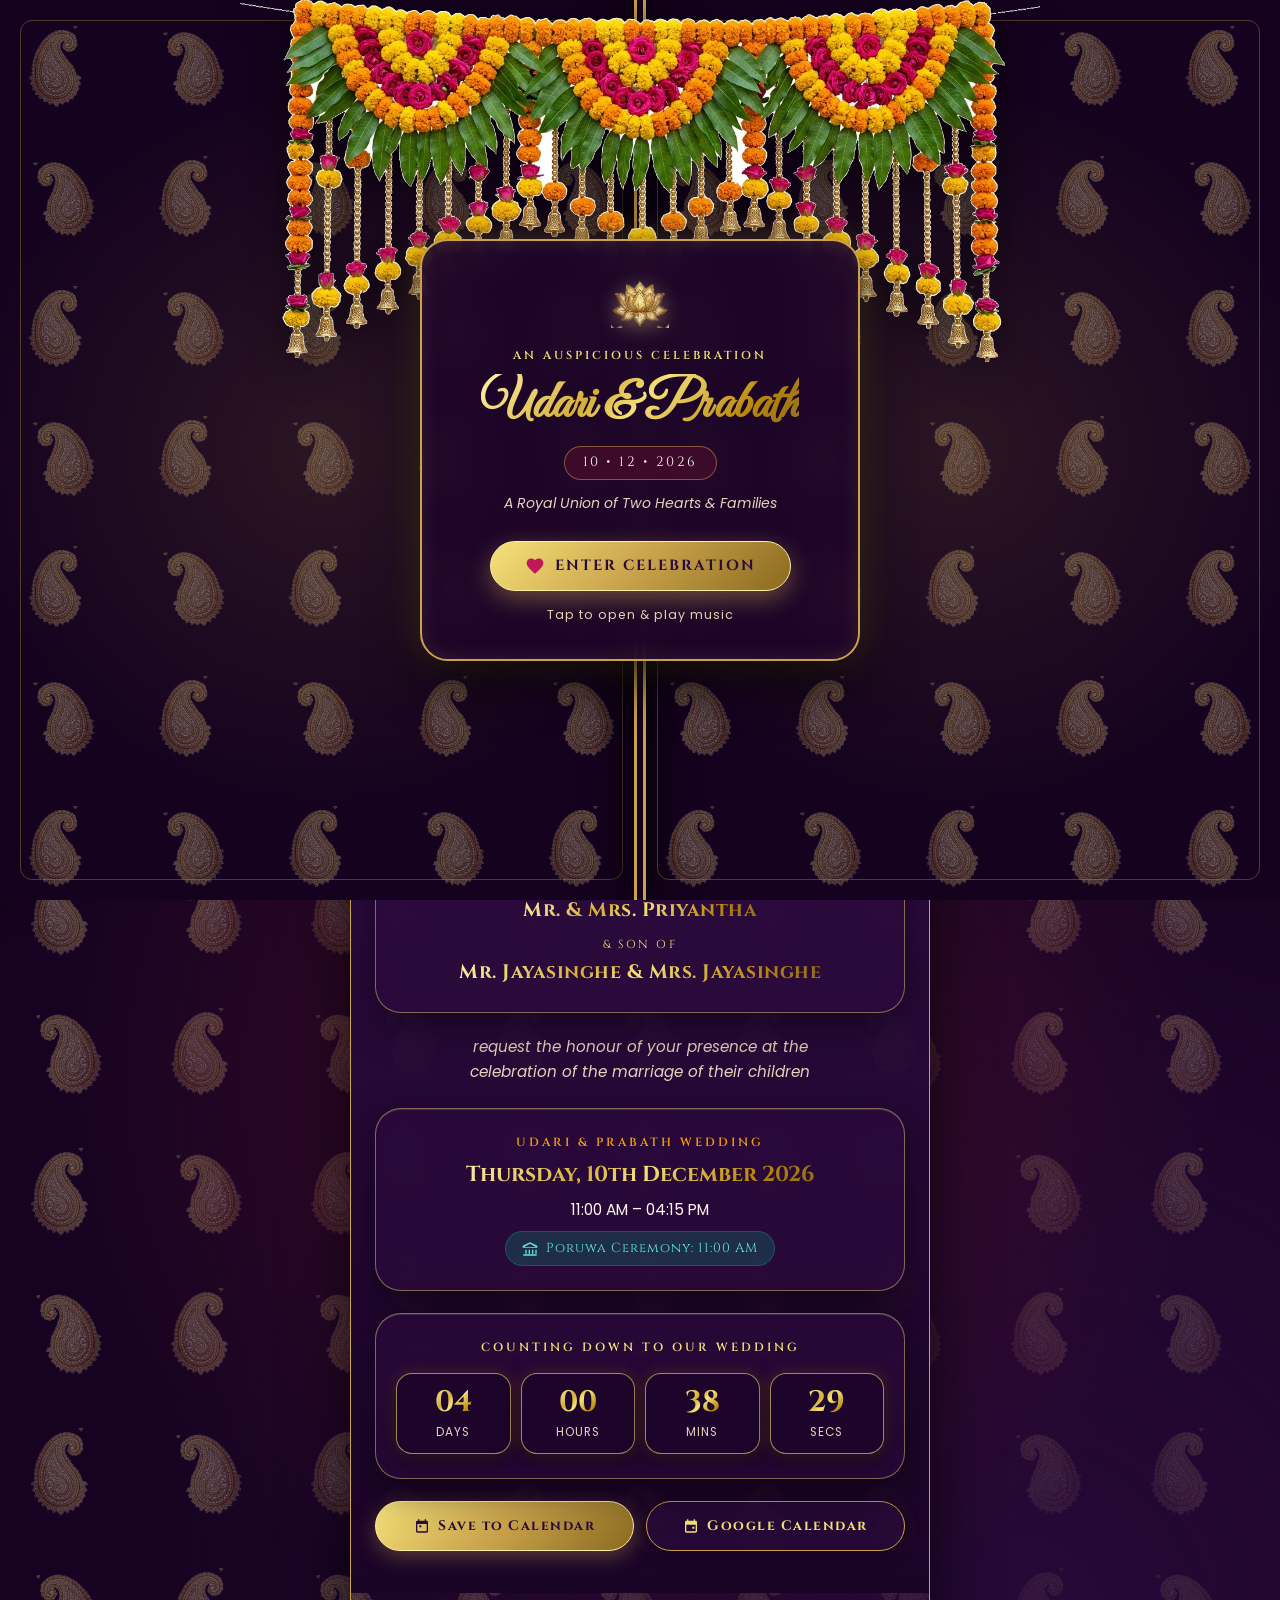
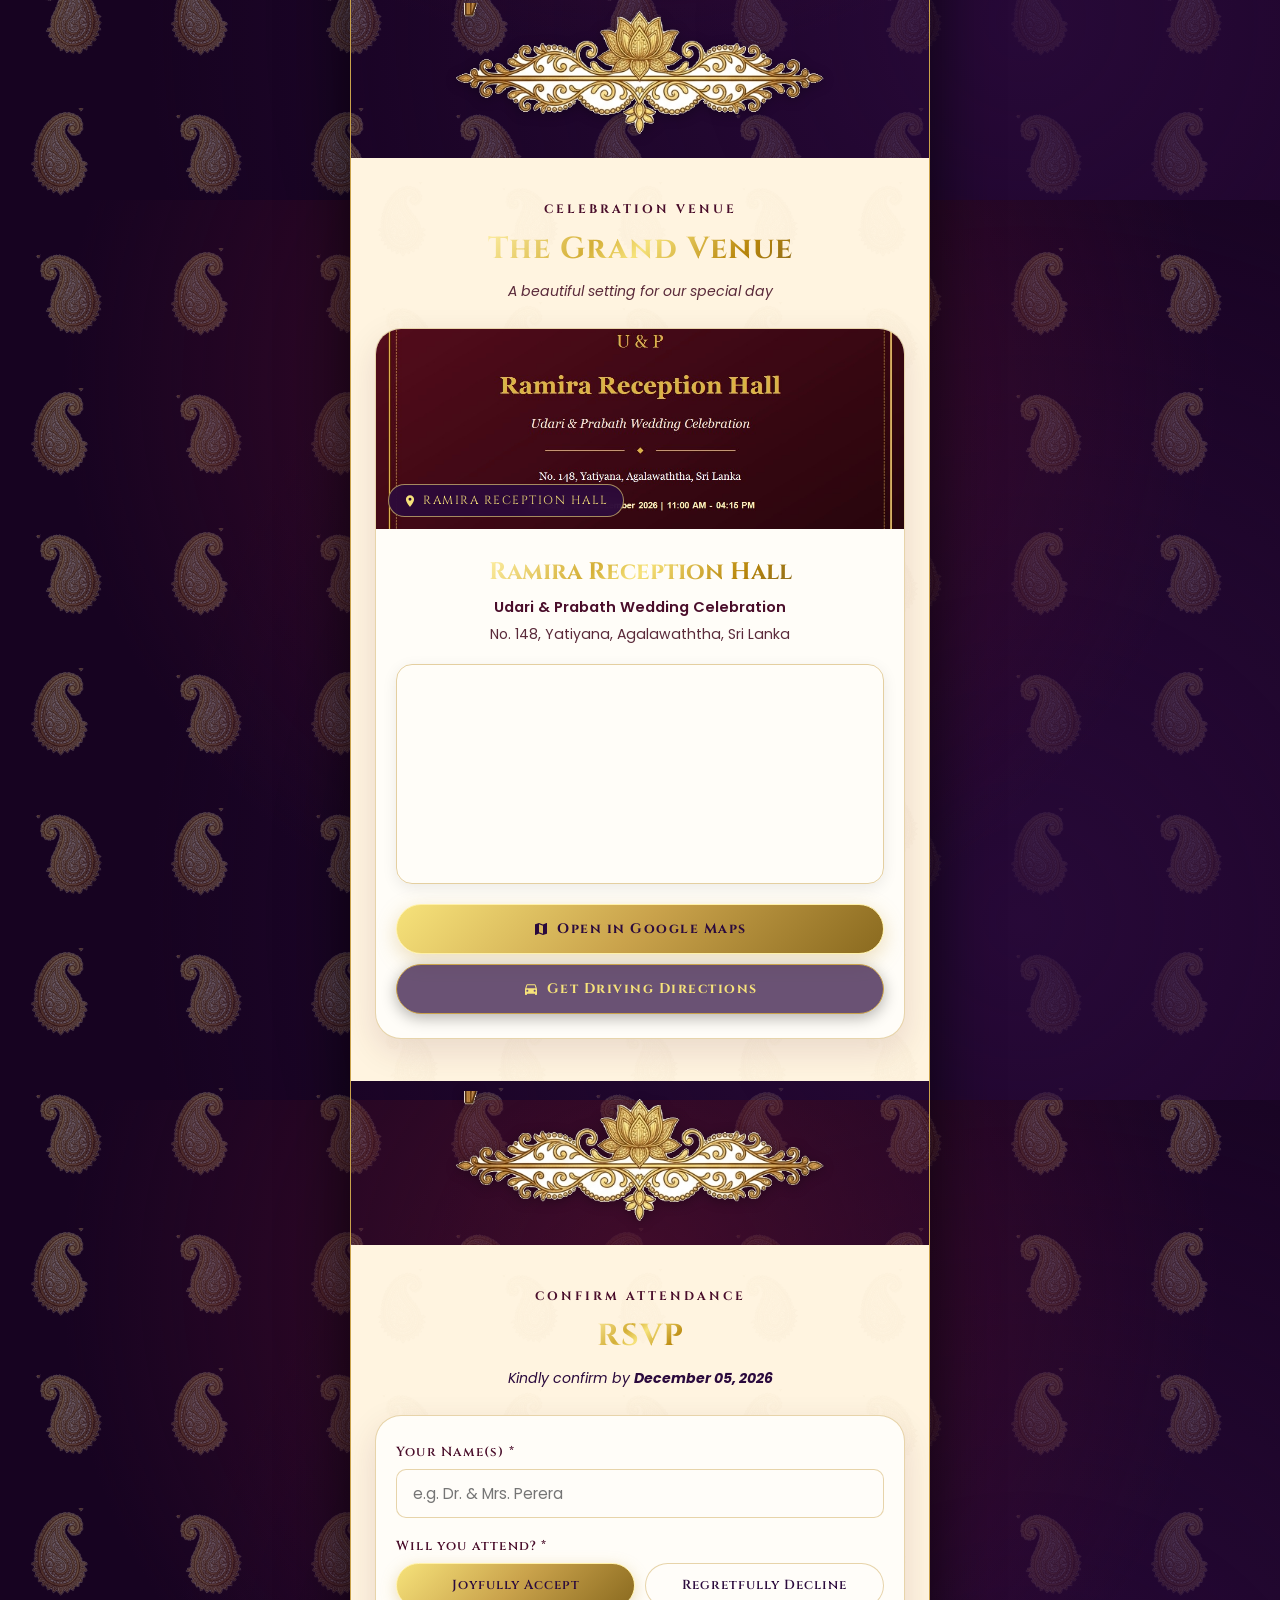
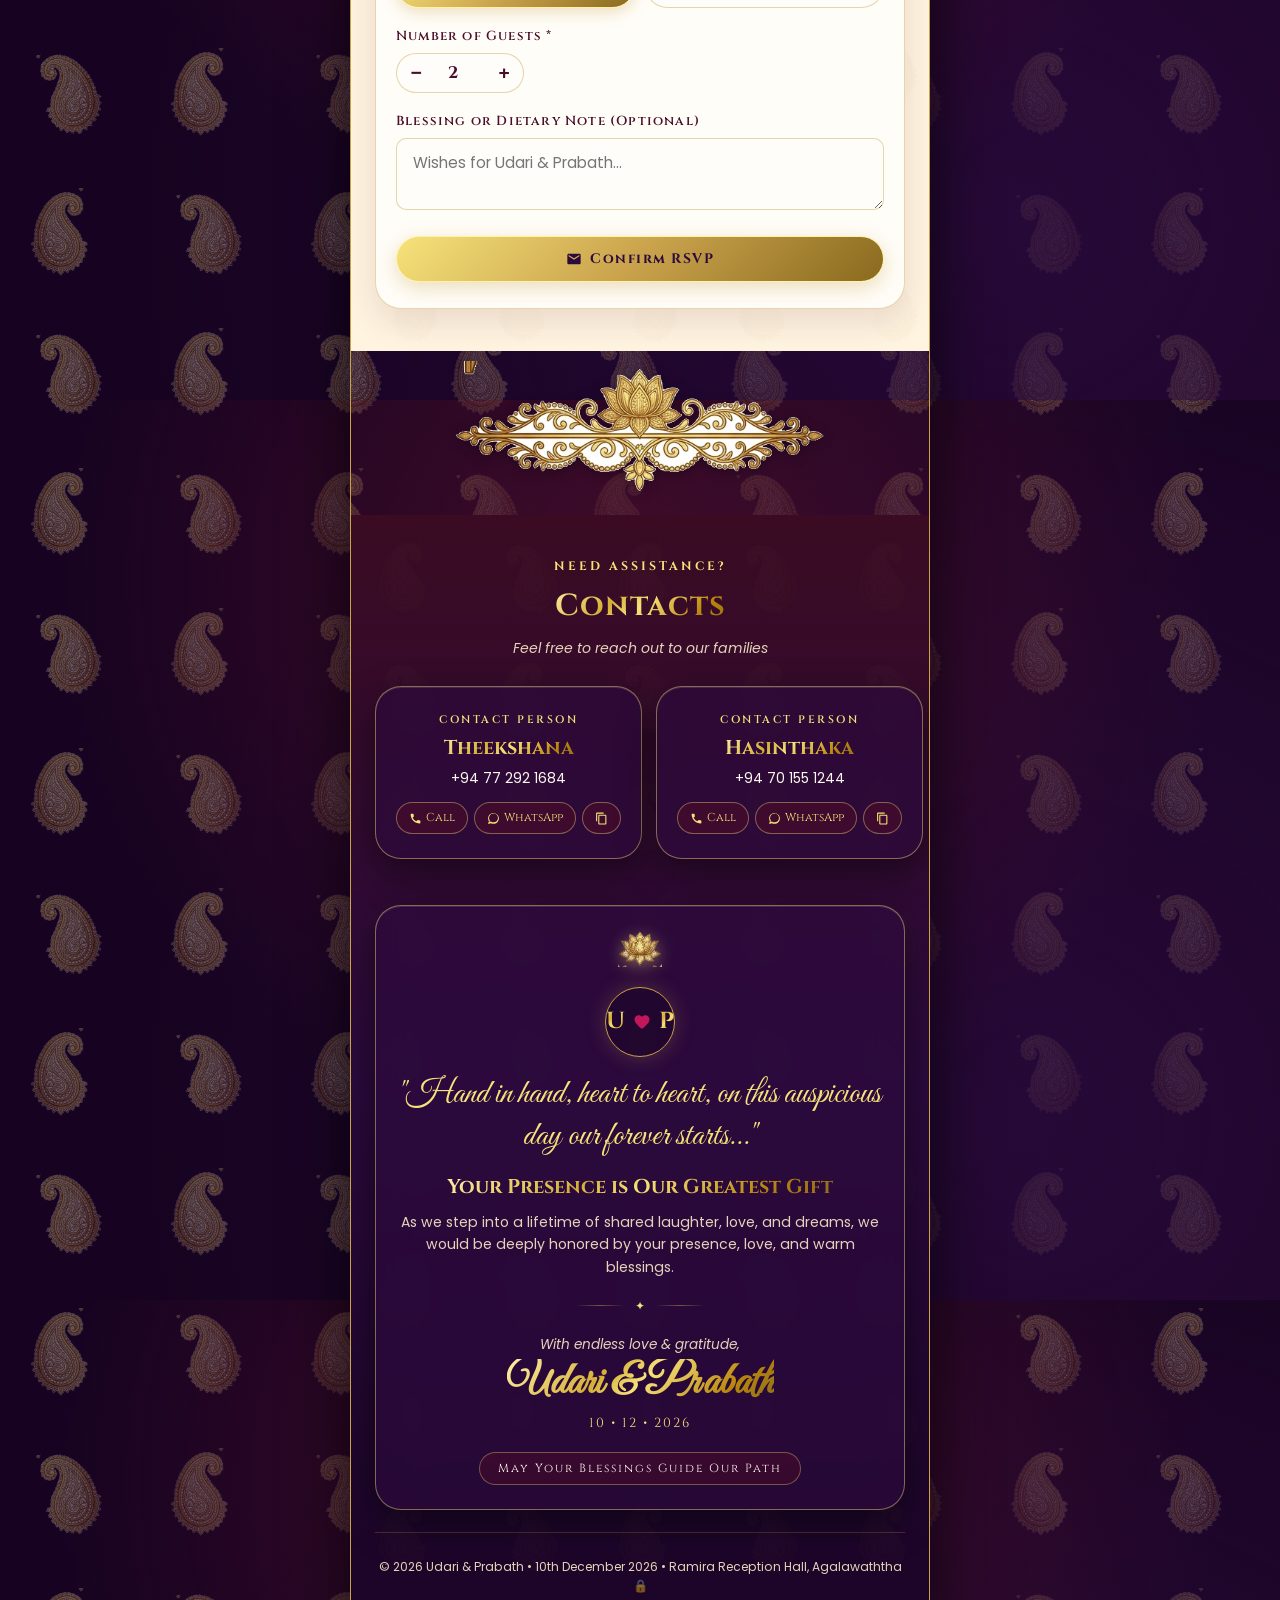
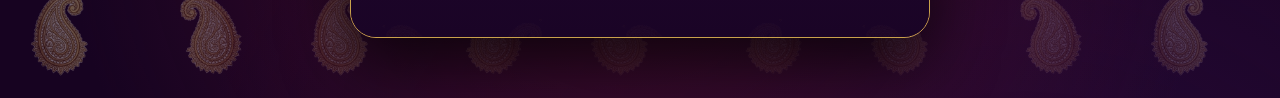
==== commit 84233119: "Redesign website with Royal jewel-tone luxury theme, gold arch hero, and parting velvet doors" ====
--- a/index.html
+++ b/index.html
@@ -3,35 +3,35 @@
 <head>
   <meta charset="UTF-8" />
   <meta name="viewport" content="width=device-width, initial-scale=1.0, maximum-scale=5.0" />
-  <title>Udari &amp; Prabath — Wedding Invitation</title>
+  <title>Udari &amp; Prabath — Royal Wedding Celebration</title>
   
   <!-- SEO & WhatsApp Social Share Meta Tags -->
-  <meta name="title" content="Udari &amp; Prabath — Wedding Invitation" />
+  <meta name="title" content="Udari &amp; Prabath — Royal Wedding Celebration" />
   <meta name="description" content="You are cordially invited to celebrate the wedding of Udari &amp; Prabath on Thursday, 10th December 2026 at Ramira Reception Hall, Agalawaththa." />
   
   <!-- Open Graph / WhatsApp / Facebook -->
   <meta property="og:type" content="website" />
   <meta property="og:url" content="https://theekshanathushan.github.io/Udari-Prabath-Wedding/" />
-  <meta property="og:title" content="Udari &amp; Prabath — Wedding Invitation" />
+  <meta property="og:title" content="Udari &amp; Prabath — Royal Wedding Celebration" />
   <meta property="og:description" content="You are cordially invited to celebrate the wedding of Udari &amp; Prabath on Thursday, 10th December 2026 at Ramira Reception Hall, Agalawaththa. Tap to view invitation &amp; RSVP." />
   <meta property="og:image" content="assets/images/couple-cartoon.png" />
 
   <!-- Twitter -->
   <meta property="twitter:card" content="summary_large_image" />
-  <meta property="twitter:title" content="Udari &amp; Prabath — Wedding Invitation" />
+  <meta property="twitter:title" content="Udari &amp; Prabath — Royal Wedding Celebration" />
   <meta property="twitter:description" content="Celebrate the wedding of Udari &amp; Prabath on Thursday, 10th December 2026 at Ramira Reception Hall, Agalawaththa." />
   <meta property="twitter:image" content="assets/images/couple-cartoon.png" />
 
-  <!-- Favicon (SVG floral ring) -->
-  <link rel="icon" type="image/svg+xml" href="data:image/svg+xml,<svg xmlns='http://www.w3.org/2000/svg' viewBox='0 0 100 100'><circle cx='50' cy='50' r='40' fill='%23F4C6C9'/><circle cx='50' cy='50' r='34' fill='%23FFF8F0'/><text x='50%' y='58%' font-size='32' text-anchor='middle' fill='%23C9A24B' font-family='serif'>U&amp;P</text></svg>" />
-
-  <!-- Google Fonts: Great Vibes, Cormorant Garamond, Poppins -->
+  <!-- Favicon (Royal gold lotus seal) -->
+  <link rel="icon" type="image/svg+xml" href="data:image/svg+xml,<svg xmlns='http://www.w3.org/2000/svg' viewBox='0 0 100 100'><circle cx='50' cy='50' r='46' fill='%234A0E2B'/><circle cx='50' cy='50' r='40' fill='none' stroke='%23C9A24B' stroke-width='2'/><circle cx='50' cy='50' r='34' fill='%232B0A3D'/><text x='50%' y='58%' font-size='28' text-anchor='middle' fill='%23F6E27A' font-family='serif'>U&amp;P</text></svg>" />
+
+  <!-- Google Fonts: Great Vibes (Names), Cinzel (Luxury Headings), Poppins (Body) -->
   <link rel="preconnect" href="https://fonts.googleapis.com" />
   <link rel="preconnect" href="https://fonts.gstatic.com" crossorigin />
-  <link href="https://fonts.googleapis.com/css2?family=Cormorant+Garamond:ital,wght@0,400;0,500;0,600;0,700;1,400;1,600&family=Great+Vibes&family=Poppins:wght@300;400;500;600;700&display=swap" rel="stylesheet" />
+  <link href="https://fonts.googleapis.com/css2?family=Cinzel:wght@400;600;700;800;900&family=Great+Vibes&family=Poppins:wght@300;400;500;600;700&display=swap" rel="stylesheet" />
 
   <!-- Stylesheet -->
-  <link rel="stylesheet" href="style.css?v=3.0" />
+  <link rel="stylesheet" href="style.css?v=4.0" />
 </head>
 <body class="locked">
 
@@ -41,44 +41,57 @@
   </audio>
 
   <!-- =================================================================
-       SECTION 1: STORYBOOK ROMANTIC INTRO SCREEN
+       SECTION 1: ROYAL LUXURY INTRO SCREEN (Parting Gold-Trimmed Doors)
        ================================================================= -->
-  <div class="curtain-stage-overlay soft-intro-overlay" id="curtain-overlay">
-    <div class="intro-backdrop-texture"></div>
-
-    <div class="intro-card-envelope">
-      
-      <!-- Top Decorative Floral Sprig -->
-      <div class="intro-floral-top">
-        <img src="assets/images/florals/floral-jasmine.png" alt="" class="intro-jasmine-img" />
-      </div>
-
-      <div class="intro-wreath-wrap">
-        <img src="assets/images/florals/floral-wreath.png" alt="" class="intro-wreath-img" />
-        <div class="intro-monogram-badge">
-          <span class="intro-names-script">Udari &amp; Prabath</span>
-          <span class="intro-sub-tag">WEDDING INVITATION</span>
-          <span class="intro-date-badge">10 • 12 • 2026</span>
-        </div>
-      </div>
-
-      <p class="intro-gentle-tagline">A story of love, laughter &amp; happily ever after</p>
-
-      <!-- Interactive Tap Button to Open Invitation & Start Music -->
-      <button class="interactive-bow-btn soft-intro-btn" id="open-curtains-btn" aria-label="Tap to open wedding invitation">
-        <span class="btn-heart-pulse">
-          <svg viewBox="0 0 24 24" class="svg-inline-heart" fill="currentColor">
+  <div class="curtain-stage-overlay royal-intro-overlay" id="curtain-overlay">
+    <!-- Parting Left & Right Royal Doors -->
+    <div class="royal-door-panel door-left">
+      <div class="door-inner-frame">
+        <div class="door-mandala-decor"></div>
+      </div>
+    </div>
+    <div class="royal-door-panel door-right">
+      <div class="door-inner-frame">
+        <div class="door-mandala-decor"></div>
+      </div>
+    </div>
+
+    <!-- Hanging Garland Across Top of Intro -->
+    <div class="intro-hanging-garland-wrap" aria-hidden="true">
+      <img src="assets/images/decor/hanging-marigold-rose-garlands.png" alt="" class="intro-garland-banner" />
+    </div>
+
+    <!-- Central Ornate Royal Seal & Tap to Enter Button -->
+    <div class="intro-royal-seal-card">
+      <div class="seal-lotus-top">
+        <img src="assets/images/decor/gold-lotus-motif.png" alt="" class="intro-gold-lotus-img" />
+      </div>
+
+      <div class="seal-content-block">
+        <span class="seal-auspicious-tag">AN AUSPICIOUS CELEBRATION</span>
+        <h1 class="seal-couple-names gold-gradient-text">Udari &amp; Prabath</h1>
+        <div class="seal-date-badge">
+          <span>10 • 12 • 2026</span>
+        </div>
+        <p class="seal-sub-tagline">A Royal Union of Two Hearts &amp; Families</p>
+      </div>
+
+      <!-- Interactive Tap Button to Open Doors & Start Music -->
+      <button class="interactive-royal-btn" id="open-curtains-btn" aria-label="Tap to open royal invitation">
+        <span class="btn-shine-sweep"></span>
+        <span class="royal-btn-icon">
+          <svg viewBox="0 0 24 24" width="20" height="20" fill="currentColor">
             <path d="M12 21.35l-1.45-1.32C5.4 15.36 2 12.28 2 8.5 2 5.42 4.42 3 7.5 3c1.74 0 3.41.81 4.5 2.09C13.09 3.81 14.76 3 16.5 3 19.58 3 22 5.42 22 8.5c0 3.78-3.4 6.86-8.55 11.54L12 21.35z"/>
           </svg>
         </span>
-        <span class="bow-action-pill">OPEN INVITATION</span>
+        <span class="royal-btn-text">ENTER CELEBRATION</span>
       </button>
 
-      <p class="bow-gentle-hint">Tap to open &amp; play music</p>
+      <p class="door-gentle-hint">Tap to open &amp; play music</p>
     </div>
   </div>
 
-  <!-- Fullscreen Live Falling Soft Petals Canvas -->
+  <!-- Fullscreen Live Falling Rose Petals & Gold Sparkles Canvas -->
   <canvas id="snow-petal-canvas"></canvas>
 
   <!-- =================================================================
@@ -86,9 +99,9 @@
        ================================================================= -->
   <div class="side-drawer-backdrop" id="side-drawer-backdrop"></div>
   
-  <aside class="side-nav-drawer" id="side-nav-drawer" aria-label="Side Navigation Menu">
+  <aside class="side-nav-drawer royal-nav-drawer" id="side-nav-drawer" aria-label="Side Navigation Menu">
     <div class="drawer-header">
-      <h2 class="drawer-couple-names">Udari &amp; Prabath</h2>
+      <h2 class="drawer-couple-names gold-gradient-text">Udari &amp; Prabath</h2>
       <button class="drawer-close-btn" id="drawer-close-btn" aria-label="Close Navigation">✕</button>
     </div>
 
@@ -128,15 +141,20 @@
   </aside>
 
   <!-- =================================================================
-       MAIN CARD CONTAINER (Centered Storybook Card with Soft Shadows)
+       MAIN CARD CONTAINER (Centered Royal Luxury Jewel-Tone Stage)
        ================================================================= -->
   <div class="card-viewport-wrapper">
     
-    <div class="wedding-card-container storybook-wedding-card" id="wedding-card">
-
-      <!-- Corner Floral Decorative Accents -->
-      <img src="assets/images/florals/floral-corner-left.png" alt="" class="card-corner-decor decor-top-left" aria-hidden="true" />
-      <img src="assets/images/florals/floral-corner-right.png" alt="" class="card-corner-decor decor-top-right" aria-hidden="true" />
+    <div class="wedding-card-container royal-wedding-card" id="wedding-card">
+
+      <!-- Hanging Festive Garlands at Card Top -->
+      <div class="card-header-garland-wrap" aria-hidden="true">
+        <img src="assets/images/decor/hanging-marigold-rose-garlands.png" alt="" class="card-top-garlands" />
+      </div>
+
+      <!-- Ornate Gold Mandala Corner Frames -->
+      <img src="assets/images/decor/gold-mandala-corner-left.png" alt="" class="card-corner-decor decor-top-left" aria-hidden="true" />
+      <img src="assets/images/decor/gold-mandala-corner-right.png" alt="" class="card-corner-decor decor-top-right" aria-hidden="true" />
 
       <!-- CARD TOP BAR: Menu Icon | Monogram | Music Toggle -->
       <header class="card-top-bar">
@@ -147,7 +165,7 @@
         </button>
 
         <div class="top-bar-center-monogram">
-          <span>Udari &amp; Prabath</span>
+          <span class="gold-gradient-text">Udari &amp; Prabath</span>
         </div>
 
         <button class="top-bar-icon-btn audio-btn" id="audio-toggle-btn" aria-label="Toggle Music">
@@ -160,70 +178,79 @@
       </header>
 
       <!-- =============================================================
-           HERO SECTION: STORYBOOK ILLUSTRATION & COUPLE PROCLAMATION
+           HERO SECTION: DARK JEWEL-TONE (Maroon/Plum) & GOLDEN ARCH
            ============================================================= -->
-      <section class="card-section hero-card-section" id="hero">
-
-        <div class="storybook-badge-pill">
+      <section class="card-section hero-card-section royal-dark-section" id="hero">
+        <div class="section-bg-paisley-tile" aria-hidden="true"></div>
+
+        <div class="royal-badge-pill">
           <span class="badge-dot">✦</span>
-          <span>A WEDDING CELEBRATION</span>
+          <span>A ROYAL WEDDING CELEBRATION</span>
           <span class="badge-dot">✦</span>
         </div>
 
         <!-- Grand Couple Typography -->
         <div class="names-grand-display">
-          <h1 class="c-name-text">Udari</h1>
+          <h1 class="c-name-text gold-gradient-text">Udari</h1>
           <div class="c-amp-script">&amp;</div>
-          <h1 class="c-name-text">Prabath</h1>
-        </div>
-
-        <!-- Cute Cartoon Couple Centerpiece with Gentle Floating Animation -->
-        <div class="couple-illustration-hero-wrap">
-          <div class="hero-cartoon-wreath-bg" aria-hidden="true">
-            <img src="assets/images/florals/floral-wreath.png" alt="" class="wreath-halo-img" />
-          </div>
-
+          <h1 class="c-name-text gold-gradient-text">Prabath</h1>
+        </div>
+
+        <!-- Couple Framed Inside Ornate Golden Wedding Arch -->
+        <div class="couple-arch-hero-container">
+          <!-- Ornate Golden Arch Frame -->
+          <div class="arch-frame-wrapper" aria-hidden="true">
+            <img src="assets/images/decor/golden-wedding-arch-frame.png" alt="" class="hero-arch-frame-img" />
+          </div>
+
+          <!-- Soft Golden Glow Aura Behind Couple -->
+          <div class="arch-glow-aura" aria-hidden="true"></div>
+
+          <!-- Cartoon Couple Centerpiece with Floating Animation -->
           <div class="hero-cartoon-box" id="couple-kiss-box" title="Touch for love ✨" role="button" tabindex="0" aria-label="Udari &amp; Prabath - Cartoon Wedding Illustration">
-            <img src="assets/images/couple-cartoon.png" alt="Udari &amp; Prabath - Cute Wedding Illustration" class="hero-cartoon-img" id="couple-photo-img" />
+            <img src="assets/images/couple-cartoon.png" alt="Udari &amp; Prabath - Cartoon Wedding Illustration" class="hero-cartoon-img" id="couple-photo-img" />
             
             <!-- Soft Romantic Kiss Bloom -->
             <div class="kiss-light-flare" aria-hidden="true"></div>
 
-            <!-- Animated Floating Love Hearts on Tap -->
+            <!-- Animated Floating Sparkles on Tap -->
             <div class="kiss-floating-hearts" aria-hidden="true">
-              <span class="k-heart kh-1">💖</span>
-              <span class="k-heart kh-2">💕</span>
-              <span class="k-heart kh-3">🌸</span>
-              <span class="k-heart kh-4">✨</span>
-              <span class="k-heart kh-5">💗</span>
-              <span class="k-heart kh-6">🌿</span>
-            </div>
-          </div>
-        </div>
-
-        <!-- Joyful Hearts Line -->
+              <span class="k-heart kh-1">✦</span>
+              <span class="k-heart kh-2">♥</span>
+              <span class="k-heart kh-3">✦</span>
+              <span class="k-heart kh-4">♥</span>
+              <span class="k-heart kh-5">✦</span>
+              <span class="k-heart kh-6">♥</span>
+            </div>
+          </div>
+        </div>
+
+        <!-- Joyful Hearts Line with Gold Lotus Accent -->
         <div class="joyful-hearts-line">
           <span class="jh-rule"></span>
+          <span class="jh-lotus-symbol">
+            <img src="assets/images/decor/gold-lotus-motif.png" alt="" class="jh-lotus-icon" />
+          </span>
           <span class="jh-text">WITH JOYFUL HEARTS</span>
           <span class="jh-rule"></span>
         </div>
 
-        <!-- Parents Line -->
-        <div class="parents-card-block">
+        <!-- Parents Line (Glassmorphism on Dark Jewel Tone) -->
+        <div class="parents-card-block glassmorphism-card">
           <span class="parents-lead">DAUGHTER OF</span>
-          <p class="parents-title">Mr. &amp; Mrs. Priyantha</p>
+          <p class="parents-title gold-gradient-text">Mr. &amp; Mrs. Priyantha</p>
           <span class="parents-lead and-lead">&amp; SON OF</span>
-          <p class="parents-title">Mr. Jayasinghe &amp; Mrs. Jayasinghe</p>
+          <p class="parents-title gold-gradient-text">Mr. Jayasinghe &amp; Mrs. Jayasinghe</p>
         </div>
 
         <p class="honor-presence-text">
           request the honour of your presence at the celebration of the marriage of their children
         </p>
 
-        <!-- Ceremony Date Card -->
-        <div class="card-date-badge">
+        <!-- Ceremony Date Card (Glassmorphism & Gold Border) -->
+        <div class="card-date-badge glassmorphism-card">
           <p class="ceremony-badge-type">UDARI &amp; PRABATH WEDDING</p>
-          <h2 class="ceremony-badge-date">Thursday, 10th December 2026</h2>
+          <h2 class="ceremony-badge-date gold-gradient-text">Thursday, 10th December 2026</h2>
           <p class="ceremony-badge-time">11:00 AM – 04:15 PM</p>
           <p class="ceremony-badge-poruwa">
             <svg class="badge-icon-svg" viewBox="0 0 24 24" width="16" height="16" fill="currentColor">
@@ -233,24 +260,24 @@
           </p>
         </div>
 
-        <!-- Live Countdown -->
-        <div class="card-countdown-wrap" id="countdown-section">
+        <!-- Live Countdown Section (Gold Border Glow Tiles) -->
+        <div class="card-countdown-wrap glassmorphism-card" id="countdown-section">
           <span class="countdown-tag">COUNTING DOWN TO OUR WEDDING</span>
           <div class="compact-timer-grid">
-            <div class="c-timer-unit">
-              <span class="c-timer-num" id="days">00</span>
+            <div class="c-timer-unit gold-glow-tile">
+              <span class="c-timer-num gold-gradient-text" id="days">00</span>
               <span class="c-timer-sub">Days</span>
             </div>
-            <div class="c-timer-unit">
-              <span class="c-timer-num" id="hours">00</span>
+            <div class="c-timer-unit gold-glow-tile">
+              <span class="c-timer-num gold-gradient-text" id="hours">00</span>
               <span class="c-timer-sub">Hours</span>
             </div>
-            <div class="c-timer-unit">
-              <span class="c-timer-num" id="minutes">00</span>
+            <div class="c-timer-unit gold-glow-tile">
+              <span class="c-timer-num gold-gradient-text" id="minutes">00</span>
               <span class="c-timer-sub">Mins</span>
             </div>
-            <div class="c-timer-unit">
-              <span class="c-timer-num" id="seconds">00</span>
+            <div class="c-timer-unit gold-glow-tile">
+              <span class="c-timer-num gold-gradient-text" id="seconds">00</span>
               <span class="c-timer-sub">Secs</span>
             </div>
           </div>
@@ -258,14 +285,16 @@
 
         <!-- Add to Calendar Buttons -->
         <div class="card-actions-row">
-          <button class="btn btn-primary-soft" id="btn-add-calendar">
+          <button class="btn btn-royal-gold" id="btn-add-calendar">
+            <span class="btn-shine-sweep"></span>
             <svg class="btn-svg-icon" viewBox="0 0 24 24" width="16" height="16" fill="currentColor">
               <path d="M19 4h-1V2h-2v2H8V2H6v2H5c-1.11 0-1.99.9-1.99 2L3 20a2 2 0 0 0 2 2h14c1.1 0 2-.9 2-2V6c0-1.1-.9-2-2-2zm0 16H5V9h14v11zM8 11h3v3H8v-3z"/>
             </svg>
             <span>Save to Calendar</span>
           </button>
 
-          <a class="btn btn-outline-soft" id="btn-google-calendar" href="#" target="_blank" rel="noopener noreferrer">
+          <a class="btn btn-royal-outline" id="btn-google-calendar" href="#" target="_blank" rel="noopener noreferrer">
+            <span class="btn-shine-sweep"></span>
             <svg class="btn-svg-icon" viewBox="0 0 24 24" width="16" height="16" fill="currentColor">
               <path d="M19 4h-1V2h-2v2H8V2H6v2H5c-1.11 0-1.99.9-1.99 2L3 20a2 2 0 0 0 2 2h14c1.1 0 2-.9 2-2V6c0-1.1-.9-2-2-2zm0 16H5V10h14v10zm-2-7h-3v3h3v-3z"/>
             </svg>
@@ -275,22 +304,24 @@
 
       </section>
 
-      <!-- Floral Divider Between Sections -->
+      <!-- Gold Floral Divider Between Sections -->
       <div class="floral-section-divider" aria-hidden="true">
-        <img src="assets/images/florals/floral-divider.png" alt="" class="floral-divider-img" loading="lazy" />
+        <img src="assets/images/decor/gold-floral-divider.png" alt="" class="floral-divider-img" loading="lazy" />
       </div>
 
       <!-- =============================================================
-           VENUE & DIRECTIONS
+           VENUE & DIRECTIONS: CREAM & ROYAL GOLD SECTION
            ============================================================= -->
-      <section class="card-section venue-card-section" id="venue">
+      <section class="card-section venue-card-section royal-cream-section" id="venue">
+        <div class="section-bg-paisley-tile light-paisley" aria-hidden="true"></div>
+
         <div class="section-card-header">
           <span class="sec-tag">CELEBRATION VENUE</span>
-          <h2 class="sec-title">The Grand Venue</h2>
+          <h2 class="sec-title gold-gradient-text">The Grand Venue</h2>
           <div class="sec-sub-accent">A beautiful setting for our special day</div>
         </div>
 
-        <div class="compact-venue-card">
+        <div class="compact-venue-card luxury-cream-card">
           <div class="v-img-wrap">
             <img src="assets/images/venue.jpg" alt="Ramira Reception Hall, Agalawaththa" class="v-img" loading="lazy" />
             <span class="v-badge">
@@ -300,12 +331,12 @@
           </div>
 
           <div class="v-body">
-            <h3 class="v-hotel">Ramira Reception Hall</h3>
+            <h3 class="v-hotel gold-gradient-text">Ramira Reception Hall</h3>
             <p class="v-hall">Udari &amp; Prabath Wedding Celebration</p>
             <p class="v-street">No. 148, Yatiyana, Agalawaththa, Sri Lanka</p>
 
             <!-- Embedded Interactive Google Map for Ramira Reception Hall -->
-            <div class="venue-map-frame-box">
+            <div class="venue-map-frame-box gold-border-frame">
               <iframe 
                 src="https://maps.google.com/maps?q=Ramira+reception+Hall+Agalawatta&t=&z=16&ie=UTF8&iwloc=&output=embed" 
                 class="venue-map-iframe" 
@@ -316,11 +347,13 @@
             </div>
 
             <div class="venue-action-buttons">
-              <a href="https://maps.app.goo.gl/ub2awTQqFTStJXy36" target="_blank" rel="noopener noreferrer" class="btn btn-primary-soft w-100">
+              <a href="https://maps.app.goo.gl/ub2awTQqFTStJXy36" target="_blank" rel="noopener noreferrer" class="btn btn-royal-gold w-100">
+                <span class="btn-shine-sweep"></span>
                 <svg class="btn-svg-icon" viewBox="0 0 24 24" width="16" height="16" fill="currentColor"><path d="M20.5 3l-.16.03L15 5.1 9 3 3.36 4.9c-.21.07-.36.25-.36.48V20.5c0 .28.22.5.5.5l.16-.03L9 18.9l6 2.1 5.64-1.9c.21-.07.36-.25.36-.48V3.5c0-.28-.22-.5-.5-.5zM15 19l-6-2.11V5l6 2.11V19z"/></svg>
                 <span>Open in Google Maps</span>
               </a>
-              <a href="https://www.google.com/maps/dir/?api=1&destination=Ramira+reception+Hall+Agalawatta" target="_blank" rel="noopener noreferrer" class="btn btn-outline-soft w-100">
+              <a href="https://www.google.com/maps/dir/?api=1&destination=Ramira+reception+Hall+Agalawatta" target="_blank" rel="noopener noreferrer" class="btn btn-royal-outline w-100">
+                <span class="btn-shine-sweep"></span>
                 <svg class="btn-svg-icon" viewBox="0 0 24 24" width="16" height="16" fill="currentColor"><path d="M18.92 6.01C18.72 5.42 18.16 5 17.5 5h-11c-.66 0-1.21.42-1.42 1.01L3 12v8c0 .55.45 1 1 1h1c.55 0 1-.45 1-1v-1h12v1c0 .55.45 1 1 1h1c.55 0 1-.45 1-1v-8l-2.08-5.99zM6.5 16c-.83 0-1.5-.67-1.5-1.5S5.67 13 6.5 13s1.5.67 1.5 1.5S7.33 16 6.5 16zm11 0c-.83 0-1.5-.67-1.5-1.5s.67-1.5 1.5-1.5 1.5.67 1.5 1.5-.67 1.5-1.5 1.5zM5 11l1.5-4.5h11L19 11H5z"/></svg>
                 <span>Get Driving Directions</span>
               </a>
@@ -329,22 +362,24 @@
         </div>
       </section>
 
-      <!-- Floral Divider Between Sections -->
+      <!-- Gold Floral Divider Between Sections -->
       <div class="floral-section-divider" aria-hidden="true">
-        <img src="assets/images/florals/floral-divider.png" alt="" class="floral-divider-img" loading="lazy" />
+        <img src="assets/images/decor/gold-floral-divider.png" alt="" class="floral-divider-img" loading="lazy" />
       </div>
 
       <!-- =============================================================
-           RSVP SECTION
+           RSVP SECTION: CREAM & JEWEL LUXURY FORM
            ============================================================= -->
-      <section class="card-section rsvp-card-section" id="rsvp">
+      <section class="card-section rsvp-card-section royal-cream-section" id="rsvp">
+        <div class="section-bg-paisley-tile light-paisley" aria-hidden="true"></div>
+
         <div class="section-card-header">
           <span class="sec-tag">CONFIRM ATTENDANCE</span>
-          <h2 class="sec-title">RSVP</h2>
+          <h2 class="sec-title gold-gradient-text">RSVP</h2>
           <p class="sec-sub">Kindly confirm by <strong>December 05, 2026</strong></p>
         </div>
 
-        <div class="compact-rsvp-card">
+        <div class="compact-rsvp-card luxury-cream-card">
           <form id="rsvp-form" onsubmit="event.preventDefault(); submitRSVPForm();">
             
             <div class="form-group">
@@ -380,7 +415,8 @@
               <textarea id="guest-message" class="f-inp f-area" rows="2" placeholder="Wishes for Udari &amp; Prabath..."></textarea>
             </div>
 
-            <button type="submit" class="btn btn-primary-soft w-100" id="rsvp-submit-btn">
+            <button type="submit" class="btn btn-royal-gold w-100" id="rsvp-submit-btn">
+              <span class="btn-shine-sweep"></span>
               <svg class="btn-svg-icon" viewBox="0 0 24 24" width="16" height="16" fill="currentColor">
                 <path d="M20 4H4c-1.1 0-2 .9-2 2v12c0 1.1.9 2 2 2h16c1.1 0 2-.9 2-2V6c0-1.1-.9-2-2-2zm0 4l-8 5-8-5V6l8 5 8-5v2z"/>
               </svg>
@@ -392,35 +428,40 @@
           <!-- RSVP Confirmation Success Card -->
           <div id="rsvp-success-box" class="rsvp-success-card" style="display: none;">
             <div class="success-jasmine-decor">
-              <img src="assets/images/florals/floral-jasmine.png" alt="" class="success-decor-img" />
-            </div>
-            <h4 class="success-title">Thank You, <span id="success-guest-name"></span>!</h4>
+              <img src="assets/images/decor/gold-lotus-motif.png" alt="" class="success-decor-img" />
+            </div>
+            <h4 class="success-title gold-gradient-text">Thank You, <span id="success-guest-name"></span>!</h4>
             <p class="success-desc" id="success-desc-text">Your RSVP has been confirmed.</p>
             <p class="success-sub">We look forward to celebrating our special day with you!</p>
-            <button type="button" class="btn btn-outline-soft" onclick="resetRSVPForm()">Submit Another Response</button>
+            <button type="button" class="btn btn-royal-outline" onclick="resetRSVPForm()">
+              <span class="btn-shine-sweep"></span>
+              <span>Submit Another Response</span>
+            </button>
           </div>
         </div>
       </section>
 
-      <!-- Floral Divider Between Sections -->
+      <!-- Gold Floral Divider Between Sections -->
       <div class="floral-section-divider" aria-hidden="true">
-        <img src="assets/images/florals/floral-divider.png" alt="" class="floral-divider-img" loading="lazy" />
+        <img src="assets/images/decor/gold-floral-divider.png" alt="" class="floral-divider-img" loading="lazy" />
       </div>
 
       <!-- =============================================================
-           CONTACTS & CLOSING
+           CONTACTS & CLOSING: ROYAL PLUM & MAROON SECTION
            ============================================================= -->
-      <section class="card-section contact-card-section" id="contact">
+      <section class="card-section contact-card-section royal-dark-section" id="contact">
+        <div class="section-bg-paisley-tile" aria-hidden="true"></div>
+
         <div class="section-card-header">
           <span class="sec-tag">NEED ASSISTANCE?</span>
-          <h2 class="sec-title">Contacts</h2>
+          <h2 class="sec-title gold-gradient-text">Contacts</h2>
           <div class="sec-sub-accent">Feel free to reach out to our families</div>
         </div>
 
         <div class="compact-contacts-row">
-          <div class="c-person-card">
+          <div class="c-person-card glassmorphism-card">
             <span class="c-person-role">CONTACT PERSON</span>
-            <h4 class="c-person-name">Theekshana</h4>
+            <h4 class="c-person-name gold-gradient-text">Theekshana</h4>
             <a href="tel:+94772921684" class="c-phone-link">+94 77 292 1684</a>
             <div class="c-btn-group">
               <a href="tel:+94772921684" class="c-pill">
@@ -437,9 +478,9 @@
             </div>
           </div>
 
-          <div class="c-person-card">
+          <div class="c-person-card glassmorphism-card">
             <span class="c-person-role">CONTACT PERSON</span>
-            <h4 class="c-person-name">Hasinthaka</h4>
+            <h4 class="c-person-name gold-gradient-text">Hasinthaka</h4>
             <a href="tel:+94701551244" class="c-phone-link">+94 70 155 1244</a>
             <div class="c-btn-group">
               <a href="tel:+94701551244" class="c-pill">
@@ -458,25 +499,25 @@
         </div>
 
         <!-- Romantic Keepsake Love Note & Royal Monogram -->
-        <div class="romantic-closing-card">
+        <div class="romantic-closing-card glassmorphism-card">
           <div class="closing-jasmine-decor">
-            <img src="assets/images/florals/floral-jasmine.png" alt="" class="closing-jasmine-img" />
+            <img src="assets/images/decor/gold-lotus-motif.png" alt="" class="closing-jasmine-img" />
           </div>
 
           <!-- Circular Wreath Monogram -->
           <div class="closing-monogram-wreath">
-            <span class="m-letter">U</span>
+            <span class="m-letter gold-gradient-text">U</span>
             <span class="m-heart">
               <svg viewBox="0 0 24 24" width="18" height="18" fill="currentColor"><path d="M12 21.35l-1.45-1.32C5.4 15.36 2 12.28 2 8.5 2 5.42 4.42 3 7.5 3c1.74 0 3.41.81 4.5 2.09C13.09 3.81 14.76 3 16.5 3 19.58 3 22 5.42 22 8.5c0 3.78-3.4 6.86-8.55 11.54L12 21.35z"/></svg>
             </span>
-            <span class="m-letter">P</span>
+            <span class="m-letter gold-gradient-text">P</span>
           </div>
 
           <p class="closing-script-quote">
             "Hand in hand, heart to heart, on this auspicious day our forever starts..."
           </p>
 
-          <h3 class="closing-romantic-heading">Your Presence is Our Greatest Gift</h3>
+          <h3 class="closing-romantic-heading gold-gradient-text">Your Presence is Our Greatest Gift</h3>
 
           <p class="closing-romantic-sub">
             As we step into a lifetime of shared laughter, love, and dreams, we would be deeply honored by your presence, love, and warm blessings.
@@ -490,7 +531,7 @@
 
           <div class="closing-signoff-block">
             <span class="signoff-intro">With endless love &amp; gratitude,</span>
-            <h4 class="signoff-couple-names">Udari &amp; Prabath</h4>
+            <h4 class="signoff-couple-names gold-gradient-text">Udari &amp; Prabath</h4>
             <p class="signoff-date-tag">10 • 12 • 2026</p>
           </div>
 
@@ -514,6 +555,6 @@
   </div>
 
   <!-- JavaScript -->
-  <script src="script.js?v=3.0"></script>
+  <script src="script.js?v=4.0"></script>
 </body>
-</html>
+</html>
--- a/style.css
+++ b/style.css
@@ -1,54 +1,51 @@
-/* ==============================================================================
-   UDARI & PRABATH — WEDDING INVITATION WEBSITE
-   Cute, Romantic, Storybook "Cartoon Wedding" Design
-   ============================================================================== */
+/**
+ * ==============================================================================
+ * UDARI & PRABATH — ROYAL WEDDING INVITATION
+ * Theme: "Royal Jewel-Tone Luxury"
+ * Maroon, Plum, Magenta-Rose, Emerald, Marigold, Cream, Ivory & Antique Gold
+ * ==============================================================================
+ */
 
 /* ------------------------------------------------------------------------------
-   1. CSS VARIABLES & THEME DEFINITIONS
+   1. CSS VARIABLES (PALETTE & TYPOGRAPHY)
    ------------------------------------------------------------------------------ */
 :root {
-  /* User-Defined Core Color Palette */
-  --color-ivory: #FFF8F0;          /* Background */
-  --color-blush: #F4C6C9;          /* Romantic soft blush */
-  --color-dusty-rose: #D98895;     /* Warm rose accent */
-  --color-sage: #9DB5A0;           /* Soft botanical sage green */
-  --color-gold: #C9A24B;           /* Warm elegant gold */
-  --color-deep-plum: #5A2A3A;      /* Primary text - deep rich plum */
-
-  /* Harmonized Secondary & Utility Tints */
-  --color-white: #FFFFFF;
-  --color-cream-card: #FFFCF7;
-  --color-blush-soft: #FDF1F3;
-  --color-blush-light: #FAEAEC;
-  --color-sage-soft: #F2F6F3;
-  --color-gold-soft: #FAF4E8;
-  --color-gold-light: #E8CF96;
-  --color-plum-light: #7E4B5C;
-  --color-text-muted: #84606E;
-  --color-border-subtle: rgba(201, 162, 75, 0.28);
-  --color-border-blush: rgba(244, 198, 201, 0.6);
+  /* Jewel-Tone Color Palette */
+  --color-maroon: #4A0E2B;
+  --color-plum: #2B0A3D;
+  --color-magenta-rose: #C2185B;
+  --color-emerald: #0F766E;
+  --color-marigold: #F59E0B;
+  --color-cream: #FFF4E0;
+  --color-ivory: #FFF8F0;
+
+  /* Luxury Gold Gradients */
+  --gold-light: #F6E27A;
+  --gold-mid: #C9A24B;
+  --gold-dark: #8A6A1F;
+  --gold-gradient: linear-gradient(135deg, #F6E27A 0%, #C9A24B 50%, #8A6A1F 100%);
+  --gold-gradient-shine: linear-gradient(135deg, #FFF1A8 0%, #D4AF37 30%, #F6E27A 50%, #AA771C 80%, #8A6A1F 100%);
+
+  /* Section Tones */
+  --bg-dark-section: linear-gradient(180deg, #3A0B22 0%, #2B0A3D 50%, #1A0426 100%);
+  --bg-cream-section: #FFF4E0;
+  --text-dark: #2B0A3D;
+  --text-dark-muted: #5A2A3A;
+  --text-light: #FFF8F0;
+  --text-light-muted: #E6D2BA;
 
   /* Typography */
-  --font-script: 'Great Vibes', cursive;
-  --font-serif: 'Cormorant Garamond', Georgia, serif;
-  --font-sans: 'Poppins', -apple-system, BlinkMacSystemFont, 'Segoe UI', Roboto, sans-serif;
-
-  /* Shapes & Radii */
+  --font-names: 'Great Vibes', cursive;
+  --font-heading: 'Cinzel', serif;
+  --font-body: 'Poppins', sans-serif;
+
+  /* Radii & Shadows */
   --radius-card: 26px;
-  --radius-inner: 18px;
-  --radius-sm: 12px;
+  --radius-md: 16px;
+  --radius-sm: 10px;
   --radius-pill: 50px;
-
-  /* Shadows */
-  --shadow-soft: 0 12px 36px rgba(90, 42, 58, 0.08);
-  --shadow-card: 0 16px 48px rgba(90, 42, 58, 0.09);
-  --shadow-hover: 0 18px 45px rgba(217, 136, 149, 0.25);
-  --shadow-glow-gold: 0 0 24px rgba(201, 162, 75, 0.25);
-
-  /* Transitions */
-  --trans-fast: 0.2s ease;
-  --trans-smooth: 0.35s cubic-bezier(0.16, 1, 0.3, 1);
-  --trans-slow: 0.6s cubic-bezier(0.16, 1, 0.3, 1);
+  --shadow-luxury: 0 18px 45px rgba(0, 0, 0, 0.45);
+  --shadow-glow: 0 0 25px rgba(245, 158, 11, 0.3);
 }
 
 /* ------------------------------------------------------------------------------
@@ -58,25 +55,24 @@
   box-sizing: border-box;
   margin: 0;
   padding: 0;
-  -webkit-tap-highlight-color: transparent;
 }
 
 html {
   font-size: 16px;
   scroll-behavior: smooth;
-  background-color: var(--color-ivory);
+  -webkit-text-size-adjust: 100%;
 }
 
 body {
-  font-family: var(--font-sans);
-  font-weight: 400;
-  color: var(--color-deep-plum);
-  background-color: var(--color-ivory);
+  font-family: var(--font-body);
+  background-color: #170321;
   background-image: 
-    radial-gradient(ellipse at 50% 0%, rgba(244, 198, 201, 0.4) 0%, transparent 65%),
-    radial-gradient(circle at 10% 85%, rgba(157, 181, 160, 0.25) 0%, transparent 50%),
-    radial-gradient(circle at 90% 90%, rgba(201, 162, 75, 0.18) 0%, transparent 45%);
-  background-attachment: fixed;
+    radial-gradient(circle at 50% 20%, rgba(74, 14, 43, 0.8) 0%, transparent 60%),
+    radial-gradient(circle at 80% 80%, rgba(43, 10, 61, 0.8) 0%, transparent 70%),
+    url("assets/images/decor/gold-paisley-pattern-tile.png");
+  background-repeat: repeat;
+  background-size: auto, auto, 280px 280px;
+  color: var(--text-dark);
   line-height: 1.6;
   min-height: 100vh;
   overflow-x: hidden;
@@ -88,223 +84,243 @@
   height: 100vh;
 }
 
-img, svg {
-  display: block;
-  max-width: 100%;
-}
-
-button, a {
-  font-family: inherit;
-  color: inherit;
+/* Metallic Gold Text Effect */
+.gold-gradient-text {
+  background: linear-gradient(135deg, #FFF1A8 0%, #D4AF37 35%, #F6E27A 50%, #B8860B 80%, #8A6A1F 100%);
+  -webkit-background-clip: text;
+  -webkit-text-fill-color: transparent;
+  display: inline-block;
 }
 
 /* ------------------------------------------------------------------------------
-   3. BACKGROUND LIVE PETALS CANVAS
+   3. FULLSCREEN LIVE PETALS & SPARKLES CANVAS
    ------------------------------------------------------------------------------ */
 #snow-petal-canvas {
   position: fixed;
-  inset: 0;
+  top: 0;
+  left: 0;
   width: 100vw;
   height: 100vh;
   pointer-events: none;
-  z-index: 10;
+  z-index: 998;
 }
 
 /* ------------------------------------------------------------------------------
-   4. SECTION 1: SOFT STORYBOOK INTRO OVERLAY (Replaces Curtain Ribbon Screen)
+   4. ROYAL LUXURY INTRO SCREEN (Parting Gold-Trimmed Velvet Doors)
    ------------------------------------------------------------------------------ */
-.soft-intro-overlay {
+.curtain-stage-overlay.royal-intro-overlay {
   position: fixed;
-  inset: 0;
+  top: 0;
+  left: 0;
   width: 100vw;
   height: 100vh;
-  background-color: var(--color-ivory);
+  z-index: 1200;
+  display: flex;
+  align-items: center;
+  justify-content: center;
+  overflow: hidden;
+  background-color: #15021E;
+  transition: opacity 1.2s cubic-bezier(0.77, 0, 0.175, 1), visibility 1.2s ease;
+}
+
+/* Two Parting Royal Doors */
+.royal-door-panel {
+  position: absolute;
+  top: 0;
+  bottom: 0;
+  width: 50.5%;
+  height: 100%;
+  background: linear-gradient(180deg, #4A0E2B 0%, #2B0A3D 50%, #1A0426 100%);
   background-image: 
-    radial-gradient(circle at 50% 40%, rgba(253, 241, 243, 0.95) 0%, rgba(255, 248, 240, 0.98) 75%),
-    radial-gradient(circle at 15% 20%, rgba(244, 198, 201, 0.3) 0%, transparent 45%),
-    radial-gradient(circle at 85% 80%, rgba(157, 181, 160, 0.25) 0%, transparent 45%);
-  z-index: 100;
-  display: flex;
+    radial-gradient(circle at 50% 50%, rgba(201, 162, 75, 0.12) 0%, transparent 65%),
+    url("assets/images/decor/gold-paisley-pattern-tile.png");
+  background-size: cover, 260px 260px;
+  background-repeat: no-repeat, repeat;
+  z-index: 1201;
+  transition: transform 1.3s cubic-bezier(0.77, 0, 0.175, 1);
+  box-shadow: 0 0 50px rgba(0, 0, 0, 0.85);
+}
+
+.royal-door-panel.door-left {
+  left: 0;
+  border-right: 3px solid #C9A24B;
+  box-shadow: 10px 0 35px rgba(0, 0, 0, 0.7);
+}
+
+.royal-door-panel.door-right {
+  right: 0;
+  border-left: 3px solid #C9A24B;
+  box-shadow: -10px 0 35px rgba(0, 0, 0, 0.7);
+}
+
+.door-inner-frame {
+  position: absolute;
+  top: 20px;
+  bottom: 20px;
+  left: 20px;
+  right: 20px;
+  border: 1px solid rgba(201, 162, 75, 0.35);
+  border-radius: 12px;
+  pointer-events: none;
+}
+
+/* Top Hanging Garland in Intro */
+.intro-hanging-garland-wrap {
+  position: absolute;
+  top: -10px;
+  left: 50%;
+  transform: translateX(-50%);
+  width: 100%;
+  max-width: 800px;
+  z-index: 1203;
+  pointer-events: none;
+}
+
+.intro-garland-banner {
+  width: 100%;
+  height: auto;
+  display: block;
+  filter: drop-shadow(0 8px 18px rgba(0, 0, 0, 0.6));
+}
+
+/* Central Royal Seal & Enter Button */
+.intro-royal-seal-card {
+  position: relative;
+  z-index: 1205;
+  width: 90%;
+  max-width: 440px;
+  padding: 38px 24px 34px;
+  background: rgba(30, 6, 42, 0.92);
+  border: 2px solid #C9A24B;
+  border-radius: 28px;
+  box-shadow: 
+    0 20px 50px rgba(0, 0, 0, 0.75),
+    0 0 35px rgba(201, 162, 75, 0.35),
+    inset 0 0 20px rgba(201, 162, 75, 0.15);
+  text-align: center;
+  backdrop-filter: blur(16px);
+  -webkit-backdrop-filter: blur(16px);
+  transition: transform 0.8s cubic-bezier(0.77, 0, 0.175, 1), opacity 0.8s ease;
+}
+
+.seal-lotus-top {
+  margin-bottom: 12px;
+}
+
+.intro-gold-lotus-img {
+  width: 58px;
+  height: auto;
+  filter: drop-shadow(0 4px 10px rgba(246, 226, 122, 0.4));
+  animation: gentlePulse 3s ease-in-out infinite;
+}
+
+.seal-auspicious-tag {
+  font-family: var(--font-heading);
+  font-size: 0.72rem;
+  letter-spacing: 3px;
+  color: var(--gold-light);
+  font-weight: 600;
+  display: block;
+  margin-bottom: 8px;
+}
+
+.seal-couple-names {
+  font-family: var(--font-names);
+  font-size: 3.4rem;
+  line-height: 1.15;
+  margin-bottom: 10px;
+}
+
+.seal-date-badge {
+  display: inline-block;
+  padding: 5px 18px;
+  background: rgba(74, 14, 43, 0.7);
+  border: 1px solid rgba(201, 162, 75, 0.5);
+  border-radius: var(--radius-pill);
+  font-family: var(--font-heading);
+  font-size: 0.85rem;
+  letter-spacing: 2.5px;
+  color: var(--color-ivory);
+  margin-bottom: 12px;
+}
+
+.seal-sub-tagline {
+  font-size: 0.88rem;
+  color: var(--text-light-muted);
+  margin-bottom: 26px;
+  font-style: italic;
+}
+
+/* Enter Celebration Button with Gold Gradient & Sweep */
+.interactive-royal-btn {
+  display: inline-flex;
   align-items: center;
   justify-content: center;
-  padding: 24px 18px;
-  transition: opacity 0.8s cubic-bezier(0.16, 1, 0.3, 1), transform 0.8s cubic-bezier(0.16, 1, 0.3, 1), visibility 0.8s;
-}
-
-.soft-intro-overlay.curtains-open {
+  gap: 10px;
+  padding: 14px 34px;
+  background: var(--gold-gradient);
+  color: var(--color-plum);
+  font-family: var(--font-heading);
+  font-size: 0.92rem;
+  font-weight: 700;
+  letter-spacing: 2px;
+  border: 1px solid #FFF1A8;
+  border-radius: var(--radius-pill);
+  cursor: pointer;
+  box-shadow: 0 8px 25px rgba(201, 162, 75, 0.45);
+  position: relative;
+  overflow: hidden;
+  transition: transform 0.25s ease, box-shadow 0.25s ease;
+}
+
+.interactive-royal-btn:hover, .interactive-royal-btn:focus-visible {
+  transform: translateY(-2px) scale(1.02);
+  box-shadow: 0 12px 32px rgba(246, 226, 122, 0.6);
+}
+
+.btn-shine-sweep {
+  position: absolute;
+  top: -60%;
+  left: -70%;
+  width: 45%;
+  height: 220%;
+  background: linear-gradient(90deg, transparent, rgba(255, 255, 255, 0.55), transparent);
+  transform: rotate(25deg);
+  pointer-events: none;
+  animation: shineSweep 3.2s infinite;
+}
+
+.royal-btn-icon {
+  display: inline-flex;
+  color: var(--color-magenta-rose);
+}
+
+.door-gentle-hint {
+  font-size: 0.78rem;
+  color: var(--text-light-muted);
+  margin-top: 14px;
+  letter-spacing: 1px;
+}
+
+/* Doors Opening State */
+.curtain-stage-overlay.curtains-open .royal-door-panel.door-left {
+  transform: translateX(-105%);
+}
+
+.curtain-stage-overlay.curtains-open .royal-door-panel.door-right {
+  transform: translateX(105%);
+}
+
+.curtain-stage-overlay.curtains-open .intro-royal-seal-card {
   opacity: 0;
-  transform: scale(1.04);
+  transform: scale(0.85);
+  pointer-events: none;
+}
+
+.curtain-stage-overlay.curtains-open {
+  opacity: 0;
   visibility: hidden;
   pointer-events: none;
-}
-
-.intro-card-envelope {
-  width: 100%;
-  max-width: 440px;
-  background: var(--color-cream-card);
-  border: 1.5px solid var(--color-border-subtle);
-  border-radius: 28px;
-  padding: 38px 24px 34px;
-  text-align: center;
-  box-shadow: 
-    0 20px 60px rgba(90, 42, 58, 0.12),
-    0 0 30px rgba(244, 198, 201, 0.3),
-    inset 0 0 25px rgba(255, 255, 255, 0.9);
-  position: relative;
-  overflow: hidden;
-  animation: introCardFloat 4s ease-in-out infinite alternate;
-}
-
-.intro-card-envelope::before {
-  content: "";
-  position: absolute;
-  inset: 8px;
-  border: 1px dashed rgba(201, 162, 75, 0.35);
-  border-radius: 20px;
-  pointer-events: none;
-}
-
-@keyframes introCardFloat {
-  0% { transform: translateY(0); }
-  100% { transform: translateY(-8px); }
-}
-
-.intro-floral-top {
-  display: flex;
-  justify-content: center;
-  margin-bottom: 12px;
-}
-
-.intro-jasmine-img {
-  width: 65px;
-  height: auto;
-  opacity: 0.95;
-  filter: drop-shadow(0 4px 8px rgba(90, 42, 58, 0.08));
-}
-
-.intro-wreath-wrap {
-  position: relative;
-  width: 210px;
-  height: 210px;
-  margin: 0 auto 16px;
-  display: flex;
-  align-items: center;
-  justify-content: center;
-}
-
-.intro-wreath-img {
-  position: absolute;
-  inset: 0;
-  width: 100%;
-  height: 100%;
-  object-fit: contain;
-  animation: rotateWreathHalo 35s linear infinite;
-}
-
-@keyframes rotateWreathHalo {
-  0% { transform: rotate(0deg); }
-  100% { transform: rotate(360deg); }
-}
-
-.intro-monogram-badge {
-  position: relative;
-  z-index: 2;
-  display: flex;
-  flex-direction: column;
-  align-items: center;
-  justify-content: center;
-  padding: 10px;
-}
-
-.intro-names-script {
-  font-family: var(--font-script);
-  font-size: 2.2rem;
-  color: var(--color-deep-plum);
-  line-height: 1.1;
-  margin-bottom: 4px;
-}
-
-.intro-sub-tag {
-  font-family: var(--font-sans);
-  font-size: 0.68rem;
-  font-weight: 600;
-  letter-spacing: 2.5px;
-  text-transform: uppercase;
-  color: var(--color-gold);
-  margin-bottom: 6px;
-}
-
-.intro-date-badge {
-  font-family: var(--font-sans);
-  font-size: 0.76rem;
-  font-weight: 600;
-  letter-spacing: 2px;
-  color: var(--color-dusty-rose);
-  background: var(--color-blush-soft);
-  padding: 3px 12px;
-  border-radius: 20px;
-  border: 1px solid var(--color-border-blush);
-}
-
-.intro-gentle-tagline {
-  font-family: var(--font-serif);
-  font-style: italic;
-  font-size: 1.05rem;
-  color: var(--color-plum-light);
-  margin-bottom: 24px;
-}
-
-/* Storybook Open Button */
-.soft-intro-btn {
-  display: inline-flex;
-  align-items: center;
-  justify-content: center;
-  gap: 10px;
-  background: linear-gradient(135deg, var(--color-dusty-rose) 0%, #c97382 100%);
-  color: #ffffff;
-  border: none;
-  padding: 14px 32px;
-  border-radius: var(--radius-pill);
-  font-size: 0.88rem;
-  font-weight: 600;
-  letter-spacing: 1.5px;
-  cursor: pointer;
-  box-shadow: 
-    0 10px 25px rgba(217, 136, 149, 0.45),
-    0 0 15px rgba(244, 198, 201, 0.5);
-  transition: all var(--trans-smooth);
-}
-
-.soft-intro-btn:hover {
-  transform: translateY(-3px) scale(1.02);
-  box-shadow: 
-    0 14px 32px rgba(217, 136, 149, 0.55),
-    0 0 25px rgba(201, 162, 75, 0.35);
-}
-
-.btn-heart-pulse {
-  display: inline-flex;
-  color: #ffffff;
-  animation: heartThrob 1.8s infinite ease-in-out;
-}
-
-.svg-inline-heart {
-  width: 17px;
-  height: 17px;
-}
-
-@keyframes heartThrob {
-  0%, 100% { transform: scale(1); }
-  15% { transform: scale(1.25); }
-  30% { transform: scale(1); }
-  45% { transform: scale(1.2); }
-}
-
-.bow-gentle-hint {
-  font-size: 0.82rem;
-  color: var(--color-text-muted);
-  margin-top: 14px;
-  letter-spacing: 0.5px;
 }
 
 /* ------------------------------------------------------------------------------
@@ -312,13 +328,16 @@
    ------------------------------------------------------------------------------ */
 .side-drawer-backdrop {
   position: fixed;
-  inset: 0;
-  background: rgba(90, 42, 58, 0.35);
-  backdrop-filter: blur(4px);
-  z-index: 90;
+  top: 0;
+  left: 0;
+  width: 100vw;
+  height: 100vh;
+  background: rgba(15, 2, 22, 0.75);
+  backdrop-filter: blur(5px);
+  z-index: 1050;
   opacity: 0;
   visibility: hidden;
-  transition: all var(--trans-smooth);
+  transition: opacity 0.3s ease, visibility 0.3s ease;
 }
 
 .side-drawer-backdrop.open {
@@ -326,22 +345,22 @@
   visibility: visible;
 }
 
-.side-nav-drawer {
+.side-nav-drawer.royal-nav-drawer {
   position: fixed;
   top: 0;
   left: 0;
-  bottom: 0;
   width: 290px;
   max-width: 85vw;
-  background: var(--color-cream-card);
-  border-right: 1.5px solid var(--color-border-subtle);
-  box-shadow: 10px 0 35px rgba(90, 42, 58, 0.12);
-  z-index: 95;
+  height: 100%;
+  background: linear-gradient(180deg, #380720 0%, #20052E 100%);
+  border-right: 1.5px solid #C9A24B;
+  box-shadow: 10px 0 30px rgba(0, 0, 0, 0.65);
+  z-index: 1060;
   transform: translateX(-100%);
-  transition: transform var(--trans-slow);
+  transition: transform 0.35s cubic-bezier(0.4, 0, 0.2, 1);
   display: flex;
   flex-direction: column;
-  padding: 30px 22px;
+  padding: 24px 20px;
 }
 
 .side-nav-drawer.open {
@@ -352,38 +371,31 @@
   display: flex;
   align-items: center;
   justify-content: space-between;
-  margin-bottom: 20px;
+  margin-bottom: 16px;
 }
 
 .drawer-couple-names {
-  font-family: var(--font-script);
-  font-size: 1.8rem;
-  color: var(--color-deep-plum);
+  font-family: var(--font-names);
+  font-size: 2.1rem;
 }
 
 .drawer-close-btn {
-  background: var(--color-blush-soft);
-  border: 1px solid var(--color-border-blush);
-  color: var(--color-deep-plum);
-  width: 34px;
-  height: 34px;
+  background: transparent;
+  border: 1px solid rgba(201, 162, 75, 0.5);
+  color: var(--gold-light);
+  width: 32px;
+  height: 32px;
   border-radius: 50%;
-  font-size: 0.95rem;
+  font-size: 1rem;
   cursor: pointer;
   display: flex;
   align-items: center;
   justify-content: center;
-  transition: all var(--trans-fast);
-}
-
-.drawer-close-btn:hover {
-  background: var(--color-dusty-rose);
-  color: #fff;
 }
 
 .drawer-divider {
   height: 1px;
-  background: linear-gradient(90deg, transparent, var(--color-border-subtle), transparent);
+  background: linear-gradient(90deg, transparent, #C9A24B, transparent);
   margin-bottom: 24px;
 }
 
@@ -397,82 +409,98 @@
 .drawer-item {
   display: flex;
   align-items: center;
-  gap: 12px;
+  gap: 14px;
   padding: 12px 16px;
   border-radius: var(--radius-sm);
+  color: var(--color-ivory);
   text-decoration: none;
+  font-family: var(--font-heading);
   font-size: 0.95rem;
-  font-weight: 500;
-  color: var(--color-deep-plum);
-  transition: all var(--trans-fast);
-}
-
-.drawer-item .drawer-icon {
-  color: var(--color-dusty-rose);
-  display: flex;
-  align-items: center;
+  letter-spacing: 1px;
+  transition: all 0.2s ease;
+  border: 1px solid transparent;
 }
 
 .drawer-item:hover, .drawer-item.active {
-  background: var(--color-blush-soft);
-  color: var(--color-dusty-rose);
-  font-weight: 600;
+  background: rgba(201, 162, 75, 0.15);
+  border-color: rgba(201, 162, 75, 0.4);
+  color: var(--gold-light);
+}
+
+.drawer-icon {
+  display: inline-flex;
+  color: var(--color-magenta-rose);
 }
 
 .drawer-footer {
-  border-top: 1px solid rgba(201, 162, 75, 0.2);
-  padding-top: 18px;
   text-align: center;
+  padding-top: 16px;
+  border-top: 1px solid rgba(201, 162, 75, 0.25);
 }
 
 .drawer-date-tag {
-  font-size: 0.82rem;
-  font-weight: 600;
-  color: var(--color-deep-plum);
+  font-family: var(--font-heading);
+  font-size: 0.78rem;
+  color: var(--gold-light);
+  letter-spacing: 1.5px;
 }
 
 .drawer-sinhala-tag {
-  font-size: 0.78rem;
-  color: var(--color-gold);
+  font-size: 0.74rem;
+  color: var(--text-light-muted);
   margin-top: 4px;
 }
 
 /* ------------------------------------------------------------------------------
-   6. MAIN CARD CONTAINER & VIEWPORT
+   6. MAIN CARD CONTAINER (Centered Royal Luxury Jewel-Tone Stage)
    ------------------------------------------------------------------------------ */
 .card-viewport-wrapper {
-  position: relative;
-  width: 100%;
-  min-height: 100vh;
   display: flex;
   justify-content: center;
   align-items: flex-start;
-  padding: 30px 14px 60px;
-  z-index: 20;
-}
-
-.storybook-wedding-card {
+  min-height: 100vh;
+  padding: 24px 16px 60px;
+  position: relative;
+  z-index: 10;
+}
+
+.wedding-card-container.royal-wedding-card {
   width: 100%;
   max-width: 580px;
-  background: var(--color-cream-card);
-  border: 1.5px solid var(--color-border-subtle);
+  background: transparent;
   border-radius: var(--radius-card);
-  box-shadow: 
-    0 20px 60px rgba(90, 42, 58, 0.08),
-    0 2px 10px rgba(0, 0, 0, 0.03);
+  box-shadow: 0 25px 65px rgba(0, 0, 0, 0.7);
   position: relative;
   overflow: hidden;
-  padding-bottom: 20px;
-}
-
-/* Corner Floral Frames */
+  border: 1.5px solid #C9A24B;
+}
+
+/* Top Hanging Festive Garlands Across Card Header */
+.card-header-garland-wrap {
+  position: absolute;
+  top: 0;
+  left: 0;
+  right: 0;
+  z-index: 25;
+  pointer-events: none;
+}
+
+.card-top-garlands {
+  width: 100%;
+  height: auto;
+  display: block;
+  filter: drop-shadow(0 6px 14px rgba(0, 0, 0, 0.5));
+}
+
+/* Ornate Gold Mandala Corner Frames */
 .card-corner-decor {
   position: absolute;
-  width: 120px;
+  width: 90px;
   height: auto;
+  z-index: 24;
   pointer-events: none;
-  z-index: 15;
-  opacity: 0.88;
+  opacity: 0.9;
+  filter: drop-shadow(0 3px 6px rgba(0, 0, 0, 0.4));
 }
 
 .decor-top-left {
@@ -485,513 +513,536 @@
   right: 0;
 }
 
-/* ------------------------------------------------------------------------------
-   7. CARD TOP BAR
-   ------------------------------------------------------------------------------ */
+/* Card Top Navigation Bar */
 .card-top-bar {
   display: flex;
   align-items: center;
   justify-content: space-between;
-  padding: 18px 22px;
+  padding: 50px 20px 14px;
+  background: rgba(43, 10, 61, 0.85);
+  border-bottom: 1px solid rgba(201, 162, 75, 0.35);
+  backdrop-filter: blur(10px);
   position: sticky;
   top: 0;
-  background: rgba(255, 252, 247, 0.92);
-  backdrop-filter: blur(8px);
   z-index: 30;
-  border-bottom: 1px solid rgba(201, 162, 75, 0.18);
 }
 
 .top-bar-icon-btn {
-  background: var(--color-blush-soft);
-  border: 1px solid var(--color-border-blush);
-  color: var(--color-deep-plum);
-  width: 38px;
-  height: 38px;
+  background: rgba(74, 14, 43, 0.6);
+  border: 1px solid rgba(201, 162, 75, 0.4);
+  color: var(--gold-light);
+  width: 36px;
+  height: 36px;
   border-radius: 50%;
+  cursor: pointer;
   display: flex;
   align-items: center;
   justify-content: center;
-  cursor: pointer;
-  transition: all var(--trans-fast);
+  transition: all 0.2s ease;
 }
 
 .top-bar-icon-btn:hover {
-  background: var(--color-dusty-rose);
-  color: #fff;
+  background: rgba(201, 162, 75, 0.25);
+  border-color: var(--gold-light);
   transform: scale(1.05);
 }
 
 .top-bar-center-monogram {
-  font-family: var(--font-script);
-  font-size: 1.85rem;
-  color: var(--color-deep-plum);
+  font-family: var(--font-names);
+  font-size: 1.8rem;
   letter-spacing: 0.5px;
 }
 
 .heart-pulse-icon {
-  font-size: 1.15rem;
-  color: var(--color-dusty-rose);
-  transition: color var(--trans-fast);
+  display: inline-flex;
+  color: var(--color-magenta-rose);
+  animation: gentlePulse 2.4s infinite;
 }
 
 /* ------------------------------------------------------------------------------
-   8. HERO SECTION & CARTOON COUPLE ILLUSTRATION
+   7. SECTIONS & ALTERNATING JEWEL-TONE / CREAM SYSTEM
+   ------------------------------------------------------------------------------ */
+.card-section {
+  position: relative;
+  padding: 42px 24px;
+  overflow: hidden;
+}
+
+/* Dark Jewel-Tone Sections (Hero, Contacts/Keepsake) */
+.royal-dark-section {
+  background: var(--bg-dark-section);
+  color: var(--color-ivory);
+}
+
+.royal-dark-section .section-card-header .sec-tag {
+  color: var(--gold-light);
+}
+
+.royal-dark-section .section-card-header .sec-sub-accent {
+  color: var(--text-light-muted);
+}
+
+/* Cream Luxury Sections (Venue, RSVP) */
+.royal-cream-section {
+  background: var(--bg-cream-section);
+  color: var(--text-dark);
+}
+
+.royal-cream-section .section-card-header .sec-tag {
+  color: var(--color-maroon);
+}
+
+.royal-cream-section .section-card-header .sec-sub-accent {
+  color: var(--text-dark-muted);
+}
+
+/* Faint Paisley Wallpaper Tile Overlay */
+.section-bg-paisley-tile {
+  position: absolute;
+  top: 0;
+  left: 0;
+  right: 0;
+  bottom: 0;
+  background-image: url("assets/images/decor/gold-paisley-pattern-tile.png");
+  background-repeat: repeat;
+  background-size: 240px 240px;
+  opacity: 0.08;
+  pointer-events: none;
+}
+
+.section-bg-paisley-tile.light-paisley {
+  opacity: 0.05;
+}
+
+/* Section Header Typography */
+.section-card-header {
+  text-align: center;
+  margin-bottom: 26px;
+  position: relative;
+  z-index: 2;
+}
+
+.sec-tag {
+  font-family: var(--font-heading);
+  font-size: 0.76rem;
+  letter-spacing: 3px;
+  font-weight: 700;
+  display: block;
+  margin-bottom: 6px;
+}
+
+.sec-title {
+  font-family: var(--font-heading);
+  font-size: 1.9rem;
+  letter-spacing: 1px;
+  margin-bottom: 6px;
+}
+
+.sec-sub, .sec-sub-accent {
+  font-size: 0.88rem;
+  font-style: italic;
+}
+
+/* Floral Divider Line Between Sections */
+.floral-section-divider {
+  width: 100%;
+  text-align: center;
+  padding: 10px 0;
+  background: transparent;
+  position: relative;
+  z-index: 5;
+}
+
+.floral-divider-img {
+  width: 82%;
+  max-width: 380px;
+  height: auto;
+  display: inline-block;
+  filter: drop-shadow(0 2px 6px rgba(0, 0, 0, 0.3));
+}
+
+/* ------------------------------------------------------------------------------
+   8. HERO SECTION: ORNATE GOLDEN ARCH & CARTOON COUPLE
    ------------------------------------------------------------------------------ */
 .hero-card-section {
   text-align: center;
-  padding: 24px 20px 30px;
-  position: relative;
-}
-
-.storybook-badge-pill {
+  padding-top: 26px;
+}
+
+.royal-badge-pill {
   display: inline-flex;
   align-items: center;
   gap: 8px;
-  background: var(--color-gold-soft);
-  border: 1px solid rgba(201, 162, 75, 0.4);
   padding: 6px 18px;
+  background: rgba(74, 14, 43, 0.65);
+  border: 1px solid rgba(246, 226, 122, 0.45);
   border-radius: var(--radius-pill);
+  font-family: var(--font-heading);
   font-size: 0.72rem;
-  font-weight: 600;
-  letter-spacing: 2px;
-  text-transform: uppercase;
-  color: var(--color-gold);
-  margin-bottom: 14px;
+  letter-spacing: 2.5px;
+  color: var(--gold-light);
+  margin-bottom: 16px;
 }
 
 .badge-dot {
-  font-size: 0.65rem;
-  opacity: 0.8;
-}
-
+  color: var(--color-marigold);
+  font-size: 0.8rem;
+}
+
+/* Grand Couple Typography */
 .names-grand-display {
-  display: flex;
-  align-items: center;
-  justify-content: center;
-  gap: 12px;
-  margin-bottom: 18px;
-  flex-wrap: wrap;
+  margin-bottom: 22px;
 }
 
 .c-name-text {
-  font-family: var(--font-serif);
-  font-size: 2.7rem;
-  font-weight: 600;
-  color: var(--color-deep-plum);
+  font-family: var(--font-names);
+  font-size: 4.2rem;
   line-height: 1;
+  display: block;
+  filter: drop-shadow(0 4px 10px rgba(0, 0, 0, 0.6));
 }
 
 .c-amp-script {
-  font-family: var(--font-script);
-  font-size: 2.8rem;
-  color: var(--color-dusty-rose);
+  font-family: var(--font-names);
+  font-size: 2.4rem;
+  color: var(--color-magenta-rose);
   line-height: 0.8;
-}
-
-/* Cute Floating Cartoon Couple Centerpiece */
-.couple-illustration-hero-wrap {
+  margin: 4px 0;
+}
+
+/* Ornate Arch Frame Container */
+.couple-arch-hero-container {
   position: relative;
   width: 100%;
-  max-width: 320px;
-  margin: 0 auto 20px;
-  display: flex;
-  align-items: center;
+  max-width: 330px;
+  margin: 0 auto 28px;
+  display: flex;
   justify-content: center;
-}
-
-.hero-cartoon-wreath-bg {
+  align-items: center;
+}
+
+.arch-frame-wrapper {
   position: absolute;
-  inset: -15px -10px -15px -10px;
-  pointer-events: none;
-  z-index: 1;
-  display: flex;
-  align-items: center;
-  justify-content: center;
-  opacity: 0.55;
-}
-
-.wreath-halo-img {
+  top: 0;
+  left: 0;
   width: 100%;
   height: 100%;
-  object-fit: contain;
-}
-
+  pointer-events: none;
+  z-index: 4;
+}
+
+.hero-arch-frame-img {
+  width: 100%;
+  height: 100%;
+  object-fit: fill;
+  filter: drop-shadow(0 10px 25px rgba(0, 0, 0, 0.5));
+}
+
+/* Warm Golden Glow Aura Behind Couple */
+.arch-glow-aura {
+  position: absolute;
+  width: 75%;
+  height: 75%;
+  border-radius: 50%;
+  background: radial-gradient(circle, rgba(245, 158, 11, 0.45) 0%, rgba(201, 162, 75, 0.22) 50%, transparent 70%);
+  filter: blur(12px);
+  z-index: 1;
+  animation: glowBreathe 4s ease-in-out infinite alternate;
+}
+
+/* Hero Cartoon Box with Floating Animation */
 .hero-cartoon-box {
   position: relative;
-  z-index: 2;
+  z-index: 3;
+  width: 72%;
+  padding: 38px 10px 32px;
   cursor: pointer;
-  user-select: none;
-  outline: none;
+  animation: floatCouple 4.5s ease-in-out infinite alternate;
 }
 
 .hero-cartoon-img {
-  width: 250px;
-  max-width: 80vw;
+  width: 100%;
   height: auto;
-  margin: 0 auto;
-  filter: drop-shadow(0 14px 28px rgba(90, 42, 58, 0.12));
-  animation: floatCouple 4.5s ease-in-out infinite alternate;
-  transition: transform 0.3s cubic-bezier(0.18, 0.89, 0.32, 1.28);
-}
-
-@keyframes floatCouple {
-  0% { transform: translateY(0px) rotate(0deg); }
-  50% { transform: translateY(-7px) rotate(0.4deg); }
-  100% { transform: translateY(-11px) rotate(-0.4deg); }
-}
-
-.hero-cartoon-box:active .hero-cartoon-img,
+  display: block;
+  filter: drop-shadow(0 12px 20px rgba(0, 0, 0, 0.45));
+  transition: transform 0.3s ease;
+}
+
 .hero-cartoon-img.kiss-quick-pulse {
-  animation: kissPulse 0.4s ease-out;
-}
-
-@keyframes kissPulse {
-  0% { transform: scale(1); }
-  50% { transform: scale(1.08); }
-  100% { transform: scale(1); }
-}
-
-/* Interactive Kiss Hearts & Bursts */
+  animation: coupleKissPulse 0.6s cubic-bezier(0.18, 0.89, 0.32, 1.28);
+}
+
+/* Floating Sparkles & Hearts on Tap */
 .kiss-floating-hearts {
   position: absolute;
-  inset: 0;
+  top: 0;
+  left: 0;
+  width: 100%;
+  height: 100%;
   pointer-events: none;
 }
 
-.kiss-floating-hearts .k-heart {
+.k-heart {
   position: absolute;
-  font-size: 1.1rem;
+  font-size: 1.2rem;
+  color: var(--gold-light);
   opacity: 0;
 }
 
 .interactive-burst-heart {
   position: absolute;
   pointer-events: none;
-  font-size: 1.3rem;
-  z-index: 30;
-  will-change: transform, opacity;
-}
-
-@keyframes burstFlyOut {
-  0% {
-    transform: translate(0, 0) scale(0.4) rotate(0deg);
-    opacity: 1;
-  }
-  100% {
-    transform: translate(var(--tx), var(--ty)) scale(1.3) rotate(var(--rot));
-    opacity: 0;
-  }
-}
-
-/* Joyful Hearts Line */
+  z-index: 20;
+  display: inline-flex;
+  align-items: center;
+  justify-content: center;
+}
+
+/* Joyful Hearts Line with Lotus */
 .joyful-hearts-line {
   display: flex;
   align-items: center;
   justify-content: center;
-  gap: 14px;
-  margin: 10px auto 14px;
-  max-width: 320px;
+  gap: 12px;
+  margin: 10px auto 20px;
+  max-width: 360px;
 }
 
 .jh-rule {
   flex: 1;
   height: 1px;
-  background: linear-gradient(90deg, transparent, var(--color-border-subtle), transparent);
+  background: linear-gradient(90deg, transparent, rgba(201, 162, 75, 0.6), transparent);
+}
+
+.jh-lotus-icon {
+  width: 28px;
+  height: auto;
+  filter: drop-shadow(0 2px 5px rgba(246, 226, 122, 0.4));
 }
 
 .jh-text {
-  font-family: var(--font-sans);
+  font-family: var(--font-heading);
   font-size: 0.74rem;
+  letter-spacing: 2px;
+  color: var(--gold-light);
   font-weight: 600;
-  letter-spacing: 2.2px;
-  color: var(--color-gold);
-  text-transform: uppercase;
-}
-
-/* Parents Card */
-.parents-card-block {
-  margin-bottom: 12px;
-}
-
+}
+
+/* Glassmorphism Cards on Dark Jewel Tones */
+.glassmorphism-card {
+  background: rgba(43, 10, 61, 0.65);
+  backdrop-filter: blur(14px);
+  -webkit-backdrop-filter: blur(14px);
+  border: 1.2px solid rgba(246, 226, 122, 0.45);
+  box-shadow: 0 14px 38px rgba(0, 0, 0, 0.45), inset 0 1px 0 rgba(255, 255, 255, 0.12);
+  border-radius: var(--radius-card);
+  padding: 24px 20px;
+  margin-bottom: 22px;
+  position: relative;
+  z-index: 2;
+}
+
+/* Parents Block */
 .parents-lead {
+  font-family: var(--font-heading);
+  font-size: 0.72rem;
+  letter-spacing: 2.5px;
+  color: var(--gold-light);
   display: block;
-  font-size: 0.72rem;
-  font-weight: 600;
-  letter-spacing: 1.8px;
-  color: var(--color-dusty-rose);
-  text-transform: uppercase;
-  margin-bottom: 2px;
 }
 
 .parents-lead.and-lead {
-  margin-top: 8px;
+  margin-top: 10px;
 }
 
 .parents-title {
-  font-family: var(--font-serif);
-  font-size: 1.25rem;
-  font-weight: 600;
-  color: var(--color-deep-plum);
+  font-family: var(--font-heading);
+  font-size: 1.22rem;
+  font-weight: 700;
+  letter-spacing: 0.5px;
+  margin-top: 3px;
 }
 
 .honor-presence-text {
-  font-family: var(--font-serif);
+  font-size: 0.95rem;
+  color: var(--text-light-muted);
   font-style: italic;
-  font-size: 1.08rem;
-  color: var(--color-plum-light);
   max-width: 420px;
-  margin: 0 auto 20px;
-  line-height: 1.5;
+  margin: 0 auto 24px;
 }
 
 /* Ceremony Date Card */
 .card-date-badge {
-  background: linear-gradient(135deg, var(--color-blush-soft) 0%, #faedf0 100%);
-  border: 1.5px solid var(--color-border-blush);
-  border-radius: var(--radius-inner);
-  padding: 22px 18px;
-  margin: 0 auto 22px;
-  box-shadow: 0 6px 20px rgba(244, 198, 201, 0.25);
-  max-width: 460px;
+  text-align: center;
 }
 
 .ceremony-badge-type {
+  font-family: var(--font-heading);
   font-size: 0.74rem;
+  letter-spacing: 3px;
+  color: var(--color-marigold);
+  margin-bottom: 6px;
   font-weight: 600;
-  letter-spacing: 2.2px;
-  color: var(--color-dusty-rose);
-  text-transform: uppercase;
+}
+
+.ceremony-badge-date {
+  font-family: var(--font-heading);
+  font-size: 1.35rem;
+  font-weight: 700;
   margin-bottom: 6px;
 }
 
-.ceremony-badge-date {
-  font-family: var(--font-serif);
-  font-size: 1.55rem;
-  font-weight: 700;
-  color: var(--color-deep-plum);
-  margin-bottom: 4px;
-}
-
 .ceremony-badge-time {
-  font-size: 0.95rem;
-  font-weight: 600;
-  color: var(--color-gold);
-  margin-bottom: 6px;
+  font-size: 0.96rem;
+  color: var(--color-ivory);
+  margin-bottom: 8px;
 }
 
 .ceremony-badge-poruwa {
   display: inline-flex;
   align-items: center;
-  gap: 6px;
-  font-size: 0.88rem;
+  gap: 8px;
+  padding: 6px 16px;
+  background: rgba(15, 118, 110, 0.35);
+  border: 1px solid rgba(15, 118, 110, 0.6);
+  border-radius: var(--radius-pill);
+  font-family: var(--font-heading);
+  font-size: 0.82rem;
+  color: #5EEAD4;
+  letter-spacing: 1px;
+}
+
+.badge-icon-svg {
+  color: #5EEAD4;
+}
+
+/* Countdown Grid (Gold Border Glow Tiles) */
+.card-countdown-wrap {
+  text-align: center;
+}
+
+.countdown-tag {
+  font-family: var(--font-heading);
+  font-size: 0.74rem;
+  letter-spacing: 3px;
+  color: var(--gold-light);
+  display: block;
+  margin-bottom: 16px;
   font-weight: 600;
-  color: var(--color-deep-plum);
-  background: #ffffff;
-  padding: 4px 14px;
-  border-radius: var(--radius-pill);
-  border: 1px solid var(--color-border-subtle);
-  margin-top: 4px;
-}
-
-.badge-icon-svg {
-  color: var(--color-gold);
-}
-
-/* Live Countdown */
-.card-countdown-wrap {
-  margin-bottom: 22px;
-}
-
-.countdown-tag {
-  display: block;
-  font-size: 0.74rem;
-  font-weight: 600;
-  letter-spacing: 2px;
-  color: var(--color-dusty-rose);
-  text-transform: uppercase;
-  margin-bottom: 12px;
 }
 
 .compact-timer-grid {
   display: grid;
   grid-template-columns: repeat(4, 1fr);
   gap: 10px;
-  max-width: 420px;
-  margin: 0 auto;
-}
-
-.c-timer-unit {
-  background: var(--color-sage-soft);
-  border: 1.5px solid rgba(157, 181, 160, 0.4);
-  border-radius: var(--radius-sm);
+}
+
+.gold-glow-tile {
+  background: rgba(29, 5, 43, 0.85);
+  border: 1.5px solid rgba(246, 226, 122, 0.6);
+  box-shadow: 0 8px 24px rgba(0, 0, 0, 0.5), 0 0 15px rgba(245, 158, 11, 0.22);
+  border-radius: var(--radius-md);
   padding: 12px 6px;
   display: flex;
   flex-direction: column;
   align-items: center;
-  transition: transform var(--trans-fast);
-}
-
-.c-timer-unit:hover {
-  transform: translateY(-2px);
+  justify-content: center;
 }
 
 .c-timer-num {
-  font-family: var(--font-serif);
-  font-size: 1.7rem;
+  font-family: var(--font-heading);
+  font-size: 1.85rem;
   font-weight: 700;
-  color: var(--color-deep-plum);
-  line-height: 1;
+  line-height: 1.1;
 }
 
 .c-timer-sub {
-  font-size: 0.72rem;
-  font-weight: 600;
+  font-size: 0.74rem;
+  color: var(--text-light-muted);
+  letter-spacing: 1px;
   text-transform: uppercase;
-  letter-spacing: 1px;
-  color: #5c7860;
   margin-top: 4px;
 }
 
-/* Calendar Buttons */
+/* Calendar & General Action Buttons */
 .card-actions-row {
   display: flex;
   gap: 12px;
-  justify-content: center;
-  flex-wrap: wrap;
-  max-width: 440px;
-  margin: 0 auto;
-}
-
-/* ------------------------------------------------------------------------------
-   9. BUTTON SYSTEM (Primary Soft, Outline Soft)
-   ------------------------------------------------------------------------------ */
+  margin-top: 10px;
+}
+
 .btn {
   display: inline-flex;
   align-items: center;
   justify-content: center;
   gap: 8px;
-  padding: 13px 22px;
+  padding: 13px 20px;
   border-radius: var(--radius-pill);
-  font-size: 0.92rem;
-  font-weight: 600;
-  letter-spacing: 0.4px;
+  font-family: var(--font-heading);
+  font-size: 0.86rem;
+  letter-spacing: 1.5px;
+  font-weight: 700;
+  cursor: pointer;
   text-decoration: none;
-  cursor: pointer;
-  border: none;
-  transition: all var(--trans-smooth);
-}
-
-.btn-primary-soft, .btn-crimson-gold {
-  background: linear-gradient(135deg, var(--color-dusty-rose) 0%, #c86f7f 100%);
-  color: #ffffff;
-  box-shadow: 0 8px 22px rgba(217, 136, 149, 0.35);
-}
-
-.btn-primary-soft:hover, .btn-crimson-gold:hover {
+  position: relative;
+  overflow: hidden;
+  transition: all 0.25s ease;
+  flex: 1;
+  text-align: center;
+}
+
+.btn.w-100 {
+  width: 100%;
+  flex: none;
+}
+
+.btn-royal-gold {
+  background: var(--gold-gradient);
+  color: var(--color-plum);
+  border: 1px solid #FFF1A8;
+  box-shadow: 0 6px 20px rgba(201, 162, 75, 0.35);
+}
+
+.btn-royal-gold:hover {
   transform: translateY(-2px);
-  box-shadow: 0 12px 28px rgba(217, 136, 149, 0.48);
-  color: #ffffff;
-}
-
-.btn-outline-soft, .btn-outline-gold {
-  background: #ffffff;
-  color: var(--color-deep-plum);
-  border: 1.5px solid var(--color-gold);
-  box-shadow: 0 4px 14px rgba(90, 42, 58, 0.05);
-}
-
-.btn-outline-soft:hover, .btn-outline-gold:hover {
-  background: var(--color-gold-soft);
+  box-shadow: 0 10px 28px rgba(246, 226, 122, 0.55);
+}
+
+.btn-royal-outline {
+  background: rgba(43, 10, 61, 0.7);
+  color: var(--gold-light);
+  border: 1.5px solid #C9A24B;
+  box-shadow: 0 4px 15px rgba(0, 0, 0, 0.3);
+}
+
+.btn-royal-outline:hover {
+  background: rgba(201, 162, 75, 0.18);
+  border-color: #FFF1A8;
+  color: #FFF1A8;
   transform: translateY(-2px);
-  box-shadow: 0 8px 20px rgba(201, 162, 75, 0.22);
 }
 
 .btn-svg-icon {
-  flex-shrink: 0;
-}
-
-.w-100 {
-  width: 100%;
+  display: inline-flex;
 }
 
 /* ------------------------------------------------------------------------------
-   10. BOTANICAL FLORAL SECTION DIVIDER
+   9. VENUE SECTION: CREAM & ROYAL GOLD
    ------------------------------------------------------------------------------ */
-.floral-section-divider {
-  display: flex;
-  align-items: center;
-  justify-content: center;
-  padding: 10px 20px;
-  margin: 0 auto;
-}
-
-.floral-divider-img {
-  width: 100%;
-  max-width: 380px;
-  height: auto;
-  opacity: 0.9;
-  filter: drop-shadow(0 4px 10px rgba(90, 42, 58, 0.06));
-}
-
-/* ------------------------------------------------------------------------------
-   11. SECTION HEADERS
-   ------------------------------------------------------------------------------ */
-.card-section {
-  padding: 24px 20px 32px;
-}
-
-.section-card-header {
-  text-align: center;
-  margin-bottom: 22px;
-}
-
-.sec-tag {
-  display: block;
-  font-size: 0.72rem;
-  font-weight: 600;
-  letter-spacing: 2px;
-  text-transform: uppercase;
-  color: var(--color-gold);
-  margin-bottom: 4px;
-}
-
-.sec-title {
-  font-family: var(--font-serif);
-  font-size: 2.1rem;
-  font-weight: 700;
-  color: var(--color-deep-plum);
-  line-height: 1.15;
-}
-
-.sec-sub {
-  font-size: 0.9rem;
-  color: var(--color-text-muted);
-  margin-top: 4px;
-}
-
-.sec-sub-accent {
-  font-family: var(--font-serif);
-  font-style: italic;
-  font-size: 1rem;
-  color: var(--color-plum-light);
-  margin-top: 4px;
-}
-
-/* ------------------------------------------------------------------------------
-   12. VENUE & DIRECTIONS SECTION
-   ------------------------------------------------------------------------------ */
-.compact-venue-card {
-  background: #ffffff;
-  border: 1.5px solid var(--color-border-subtle);
-  border-radius: var(--radius-inner);
+.luxury-cream-card {
+  background: #FFFDF8;
+  border: 1.5px solid rgba(201, 162, 75, 0.45);
+  border-radius: var(--radius-card);
+  box-shadow: 0 12px 34px rgba(74, 14, 43, 0.12);
   overflow: hidden;
-  box-shadow: var(--shadow-card);
+  position: relative;
+  z-index: 2;
 }
 
 .v-img-wrap {
   position: relative;
   width: 100%;
-  height: 220px;
+  height: 200px;
   overflow: hidden;
 }
 
@@ -999,68 +1050,70 @@
   width: 100%;
   height: 100%;
   object-fit: cover;
-  transition: transform var(--trans-slow);
-}
-
-.compact-venue-card:hover .v-img {
-  transform: scale(1.03);
+  transition: transform 0.5s ease;
+}
+
+.v-img-wrap:hover .v-img {
+  transform: scale(1.04);
 }
 
 .v-badge {
   position: absolute;
   bottom: 12px;
   left: 12px;
-  background: rgba(90, 42, 58, 0.88);
-  color: #ffffff;
-  font-size: 0.72rem;
-  font-weight: 600;
+  display: inline-flex;
+  align-items: center;
+  gap: 6px;
+  padding: 6px 14px;
+  background: rgba(43, 10, 61, 0.88);
+  border: 1px solid rgba(246, 226, 122, 0.6);
+  border-radius: var(--radius-pill);
+  font-family: var(--font-heading);
+  font-size: 0.74rem;
   letter-spacing: 1.5px;
-  padding: 6px 14px;
-  border-radius: var(--radius-pill);
-  backdrop-filter: blur(4px);
-  display: flex;
-  align-items: center;
-  gap: 6px;
+  color: var(--gold-light);
+  backdrop-filter: blur(8px);
 }
 
 .v-body {
   padding: 24px 20px;
+  text-align: center;
 }
 
 .v-hotel {
-  font-family: var(--font-serif);
-  font-size: 1.6rem;
+  font-family: var(--font-heading);
+  font-size: 1.5rem;
   font-weight: 700;
-  color: var(--color-deep-plum);
-  margin-bottom: 2px;
+  margin-bottom: 4px;
 }
 
 .v-hall {
   font-size: 0.92rem;
-  font-weight: 500;
-  color: var(--color-dusty-rose);
-  margin-bottom: 6px;
+  font-weight: 600;
+  color: var(--color-maroon);
+  margin-bottom: 4px;
 }
 
 .v-street {
   font-size: 0.88rem;
-  color: var(--color-text-muted);
+  color: var(--text-dark-muted);
   margin-bottom: 18px;
 }
 
-.venue-map-frame-box {
+.venue-map-frame-box.gold-border-frame {
   width: 100%;
   height: 220px;
-  border-radius: var(--radius-sm);
+  border-radius: var(--radius-md);
   overflow: hidden;
-  margin-bottom: 18px;
-  border: 1px solid rgba(201, 162, 75, 0.3);
+  border: 1.5px solid rgba(201, 162, 75, 0.5);
+  box-shadow: 0 4px 15px rgba(0, 0, 0, 0.08);
+  margin-bottom: 20px;
 }
 
 .venue-map-iframe {
   width: 100%;
   height: 100%;
-  border: none;
+  border: 0;
 }
 
 .venue-action-buttons {
@@ -1070,325 +1123,288 @@
 }
 
 /* ------------------------------------------------------------------------------
-   13. RSVP SECTION
+   10. RSVP SECTION: CREAM LUXURY FORM
    ------------------------------------------------------------------------------ */
 .compact-rsvp-card {
-  background: #ffffff;
-  border: 1.5px solid var(--color-border-subtle);
-  border-radius: var(--radius-inner);
   padding: 26px 20px;
-  box-shadow: var(--shadow-card);
 }
 
 .form-group {
   margin-bottom: 18px;
+  text-align: left;
 }
 
 .f-lbl {
   display: block;
-  font-size: 0.86rem;
+  font-family: var(--font-heading);
+  font-size: 0.82rem;
+  letter-spacing: 1.2px;
   font-weight: 600;
-  color: var(--color-deep-plum);
+  color: var(--color-maroon);
   margin-bottom: 6px;
 }
 
 .f-inp {
   width: 100%;
   padding: 12px 16px;
-  border: 1.5px solid #ebd9dc;
+  border: 1.5px solid rgba(201, 162, 75, 0.45);
   border-radius: var(--radius-sm);
+  background: #FFFDF9;
+  font-family: var(--font-body);
   font-size: 0.95rem;
-  font-family: inherit;
-  color: var(--color-deep-plum);
-  background: var(--color-cream-card);
-  transition: all var(--trans-fast);
+  color: var(--text-dark);
+  transition: all 0.2s ease;
 }
 
 .f-inp:focus {
   outline: none;
-  border-color: var(--color-dusty-rose);
-  background: #ffffff;
-  box-shadow: 0 0 0 3px rgba(217, 136, 149, 0.2);
+  border-color: var(--gold-mid);
+  box-shadow: 0 0 10px rgba(201, 162, 75, 0.35);
+  background: #FFFFFF;
 }
 
 .f-area {
   resize: vertical;
+  min-height: 70px;
 }
 
 .attendance-btn-row {
   display: flex;
-  flex-direction: column;
+  gap: 10px;
+}
+
+.radio-pill {
+  flex: 1;
+  display: flex;
+  align-items: center;
+  justify-content: center;
   gap: 8px;
-}
-
-.radio-pill {
-  border: 1.5px solid #ebd9dc;
-  border-radius: var(--radius-sm);
-  padding: 12px 16px;
-  display: flex;
-  align-items: center;
-  font-size: 0.92rem;
+  padding: 11px 12px;
+  border: 1.5px solid rgba(201, 162, 75, 0.45);
+  border-radius: var(--radius-pill);
+  background: #FFFDF9;
+  font-family: var(--font-heading);
+  font-size: 0.82rem;
+  letter-spacing: 1px;
   font-weight: 600;
-  color: var(--color-deep-plum);
   cursor: pointer;
-  background: var(--color-cream-card);
-  transition: all var(--trans-fast);
-}
-
-.radio-pill input {
-  margin-right: 10px;
-  accent-color: var(--color-dusty-rose);
+  color: var(--text-dark);
+  transition: all 0.2s ease;
+}
+
+.radio-pill input[type="radio"] {
+  display: none;
 }
 
 .radio-pill.active {
-  border-color: var(--color-dusty-rose);
-  background: var(--color-blush-soft);
-  color: var(--color-dusty-rose);
-}
-
+  background: var(--gold-gradient);
+  border-color: #FFF1A8;
+  color: var(--color-plum);
+  box-shadow: 0 4px 15px rgba(201, 162, 75, 0.35);
+}
+
+/* Stepper */
 .f-stepper {
-  display: flex;
-  align-items: center;
-  max-width: 140px;
-  background: var(--color-cream-card);
-  border: 1.5px solid #ebd9dc;
-  border-radius: var(--radius-sm);
+  display: inline-flex;
+  align-items: center;
+  border: 1.5px solid rgba(201, 162, 75, 0.45);
+  border-radius: var(--radius-pill);
+  background: #FFFDF9;
   overflow: hidden;
 }
 
 .s-btn {
-  width: 42px;
+  background: transparent;
+  border: none;
+  width: 38px;
   height: 38px;
   font-size: 1.2rem;
-  font-weight: 600;
-  color: var(--color-deep-plum);
-  background: var(--color-blush-soft);
-  border: none;
+  font-weight: 700;
+  color: var(--color-maroon);
   cursor: pointer;
-  display: flex;
-  align-items: center;
-  justify-content: center;
-  transition: background var(--trans-fast);
+  transition: background 0.2s ease;
 }
 
 .s-btn:hover {
-  background: var(--color-blush);
+  background: rgba(201, 162, 75, 0.2);
 }
 
 .s-val {
-  flex: 1;
+  width: 50px;
   border: none;
   background: transparent;
   text-align: center;
-  font-size: 1.1rem;
+  font-family: var(--font-heading);
+  font-size: 1.05rem;
   font-weight: 700;
-  color: var(--color-deep-plum);
+  color: var(--color-maroon);
   outline: none;
 }
 
-/* RSVP Confirmation Success Box */
+/* RSVP Success Card */
 .rsvp-success-card {
   text-align: center;
-  padding: 30px 20px;
-  background: linear-gradient(135deg, var(--color-blush-soft) 0%, var(--color-cream-card) 100%);
-  border: 1.5px solid var(--color-border-blush);
-  border-radius: var(--radius-inner);
-  box-shadow: var(--shadow-soft);
-  animation: fadeInSuccess 0.5s cubic-bezier(0.16, 1, 0.3, 1) forwards;
-}
-
-@keyframes fadeInSuccess {
-  from { opacity: 0; transform: scale(0.95) translateY(8px); }
-  to { opacity: 1; transform: scale(1) translateY(0); }
+  padding: 24px 12px;
 }
 
 .success-jasmine-decor {
-  display: flex;
-  justify-content: center;
   margin-bottom: 12px;
 }
 
 .success-decor-img {
-  width: 50px;
+  width: 48px;
   height: auto;
+  filter: drop-shadow(0 3px 8px rgba(246, 226, 122, 0.4));
 }
 
 .success-title {
-  font-family: var(--font-serif);
-  font-size: 1.4rem;
+  font-family: var(--font-heading);
+  font-size: 1.35rem;
   font-weight: 700;
-  color: var(--color-deep-plum);
-  margin-bottom: 6px;
+  margin-bottom: 8px;
 }
 
 .success-desc {
   font-size: 0.95rem;
+  color: var(--color-maroon);
   font-weight: 600;
-  color: var(--color-dusty-rose);
-  margin-bottom: 4px;
+  margin-bottom: 6px;
 }
 
 .success-sub {
-  font-size: 0.86rem;
-  color: var(--color-text-muted);
+  font-size: 0.88rem;
+  color: var(--text-dark-muted);
   margin-bottom: 20px;
-  font-style: italic;
 }
 
 /* ------------------------------------------------------------------------------
-   14. CONTACTS & CLOSING KEEPSAKE SECTION
+   11. CONTACTS & CLOSING: ROYAL PLUM & MAROON
    ------------------------------------------------------------------------------ */
 .compact-contacts-row {
-  display: flex;
-  flex-direction: column;
+  display: grid;
+  grid-template-columns: 1fr 1fr;
   gap: 14px;
-  margin-bottom: 26px;
+  margin-bottom: 24px;
 }
 
 .c-person-card {
-  background: #ffffff;
-  border: 1.5px solid var(--color-border-subtle);
-  border-radius: var(--radius-inner);
-  padding: 18px;
   text-align: center;
-  box-shadow: 0 4px 15px rgba(90, 42, 58, 0.04);
 }
 
 .c-person-role {
+  font-family: var(--font-heading);
+  font-size: 0.68rem;
+  letter-spacing: 2.5px;
+  color: var(--gold-light);
+  font-weight: 600;
   display: block;
-  font-size: 0.7rem;
-  font-weight: 600;
-  letter-spacing: 2px;
-  color: var(--color-gold);
-  text-transform: uppercase;
-  margin-bottom: 2px;
+  margin-bottom: 4px;
 }
 
 .c-person-name {
-  font-family: var(--font-serif);
-  font-size: 1.35rem;
+  font-family: var(--font-heading);
+  font-size: 1.25rem;
   font-weight: 700;
-  color: var(--color-deep-plum);
   margin-bottom: 4px;
 }
 
 .c-phone-link {
-  display: inline-block;
-  font-size: 0.95rem;
-  font-weight: 600;
-  color: var(--color-dusty-rose);
+  font-size: 0.86rem;
+  color: var(--color-ivory);
   text-decoration: none;
+  display: block;
   margin-bottom: 12px;
 }
 
 .c-btn-group {
   display: flex;
+  justify-content: center;
+  gap: 6px;
+}
+
+.c-pill {
+  display: inline-flex;
+  align-items: center;
+  justify-content: center;
+  gap: 4px;
+  padding: 6px 12px;
+  background: rgba(74, 14, 43, 0.6);
+  border: 1px solid rgba(246, 226, 122, 0.4);
+  border-radius: var(--radius-pill);
+  font-family: var(--font-heading);
+  font-size: 0.72rem;
+  color: var(--gold-light);
+  text-decoration: none;
+  cursor: pointer;
+  transition: all 0.2s ease;
+}
+
+.c-pill:hover {
+  background: var(--gold-gradient);
+  color: var(--color-plum);
+  border-color: #FFF1A8;
+}
+
+/* Romantic Keepsake Love Note Card */
+.romantic-closing-card {
+  text-align: center;
+}
+
+.closing-jasmine-decor {
+  margin-bottom: 12px;
+}
+
+.closing-jasmine-img {
+  width: 44px;
+  height: auto;
+  filter: drop-shadow(0 3px 8px rgba(246, 226, 122, 0.4));
+}
+
+.closing-monogram-wreath {
+  display: inline-flex;
   align-items: center;
   justify-content: center;
   gap: 8px;
-  flex-wrap: wrap;
-}
-
-.c-pill {
+  width: 70px;
+  height: 70px;
+  border-radius: 50%;
+  border: 1.5px solid #C9A24B;
+  background: rgba(30, 6, 42, 0.7);
+  box-shadow: 0 0 20px rgba(201, 162, 75, 0.25);
+  margin-bottom: 16px;
+}
+
+.m-letter {
+  font-family: var(--font-heading);
+  font-size: 1.45rem;
+  font-weight: 700;
+}
+
+.m-heart {
+  color: var(--color-magenta-rose);
   display: inline-flex;
-  align-items: center;
-  gap: 6px;
-  padding: 8px 16px;
-  background: var(--color-sage-soft);
-  border: 1px solid rgba(157, 181, 160, 0.45);
-  border-radius: var(--radius-pill);
-  font-size: 0.82rem;
-  font-weight: 600;
-  color: var(--color-deep-plum);
-  text-decoration: none;
-  cursor: pointer;
-  transition: all var(--trans-fast);
-}
-
-.c-pill:hover {
-  background: var(--color-sage);
-  color: #ffffff;
-  transform: translateY(-2px);
-}
-
-/* Romantic Keepsake Closing Card */
-.romantic-closing-card {
-  text-align: center;
-  margin: 10px 0 20px;
-  padding: 32px 20px 28px;
-  background: linear-gradient(180deg, var(--color-blush-soft) 0%, var(--color-cream-card) 100%);
-  border: 1.5px solid var(--color-border-blush);
-  border-radius: var(--radius-inner);
-  box-shadow: var(--shadow-soft);
-  position: relative;
-  overflow: hidden;
-}
-
-.closing-jasmine-decor {
-  display: flex;
-  justify-content: center;
-  margin-bottom: 12px;
-}
-
-.closing-jasmine-img {
-  width: 52px;
-  height: auto;
-}
-
-.closing-monogram-wreath {
-  display: inline-flex;
-  align-items: center;
-  justify-content: center;
-  gap: 8px;
-  padding: 8px 24px;
-  background: #ffffff;
-  border: 1.5px solid var(--color-border-subtle);
-  border-radius: var(--radius-pill);
-  box-shadow: 0 4px 12px rgba(201, 162, 75, 0.15);
+}
+
+.closing-script-quote {
+  font-family: var(--font-names);
+  font-size: 2.1rem;
+  line-height: 1.25;
+  color: var(--gold-light);
   margin-bottom: 14px;
 }
 
-.closing-monogram-wreath .m-letter {
-  font-family: var(--font-serif);
-  font-size: 1.35rem;
-  font-weight: 700;
-  color: var(--color-deep-plum);
-}
-
-.closing-monogram-wreath .m-heart {
-  display: flex;
-  align-items: center;
-  color: var(--color-dusty-rose);
-  animation: heartThrob 1.8s infinite ease-in-out;
-}
-
-.closing-script-quote {
-  font-family: var(--font-script);
-  font-size: 1.6rem;
-  color: var(--color-dusty-rose);
-  line-height: 1.4;
-  margin: 0 auto 10px;
-  max-width: 440px;
-}
-
 .closing-romantic-heading {
-  font-family: var(--font-serif);
+  font-family: var(--font-heading);
   font-size: 1.25rem;
   font-weight: 700;
-  color: var(--color-deep-plum);
-  letter-spacing: 0.5px;
-  text-transform: uppercase;
   margin-bottom: 8px;
 }
 
 .closing-romantic-sub {
-  font-family: var(--font-serif);
-  font-style: italic;
-  font-size: 1.05rem;
-  color: var(--color-plum-light);
+  font-size: 0.88rem;
+  color: var(--text-light-muted);
   line-height: 1.6;
-  max-width: 420px;
-  margin: 0 auto 16px;
+  margin-bottom: 18px;
 }
 
 .closing-divider-ornament {
@@ -1396,99 +1412,97 @@
   align-items: center;
   justify-content: center;
   gap: 10px;
-  margin-bottom: 16px;
-}
-
-.closing-divider-ornament .orn-line {
+  margin-bottom: 18px;
+}
+
+.orn-line {
+  width: 50px;
   height: 1px;
-  width: 45px;
-  background: linear-gradient(90deg, transparent, var(--color-gold), transparent);
-}
-
-.closing-divider-ornament .orn-dot {
-  font-size: 0.8rem;
-  color: var(--color-gold);
+  background: linear-gradient(90deg, transparent, rgba(201, 162, 75, 0.5), transparent);
+}
+
+.orn-dot {
+  color: var(--gold-light);
+  font-size: 0.75rem;
 }
 
 .closing-signoff-block {
   margin-bottom: 18px;
 }
 
-.closing-signoff-block .signoff-intro {
+.signoff-intro {
+  font-size: 0.85rem;
+  color: var(--text-light-muted);
+  font-style: italic;
   display: block;
-  font-family: var(--font-script);
-  font-size: 1.35rem;
-  color: var(--color-gold);
-}
-
-.closing-signoff-block .signoff-couple-names {
-  font-family: var(--font-serif);
-  font-size: 1.55rem;
-  font-weight: 700;
-  color: var(--color-deep-plum);
-  letter-spacing: 1px;
-}
-
-.closing-signoff-block .signoff-date-tag {
-  font-size: 0.78rem;
-  font-weight: 600;
-  letter-spacing: 3px;
-  color: var(--color-dusty-rose);
-  margin-top: 2px;
+}
+
+.signoff-couple-names {
+  font-family: var(--font-names);
+  font-size: 2.8rem;
+  line-height: 1.1;
+  margin: 4px 0;
+}
+
+.signoff-date-tag {
+  font-family: var(--font-heading);
+  font-size: 0.82rem;
+  letter-spacing: 2px;
+  color: var(--gold-light);
 }
 
 .closing-blessing-pill {
   display: inline-block;
   padding: 6px 18px;
-  background: var(--color-gold-soft);
-  border: 1px solid rgba(201, 162, 75, 0.45);
+  background: rgba(74, 14, 43, 0.55);
+  border: 1px solid rgba(246, 226, 122, 0.35);
   border-radius: var(--radius-pill);
-  font-size: 0.78rem;
-  font-weight: 600;
-  color: var(--color-gold);
-  letter-spacing: 0.5px;
-}
-
-/* Card Footer */
+  font-family: var(--font-heading);
+  font-size: 0.74rem;
+  letter-spacing: 2px;
+  color: var(--color-ivory);
+}
+
+/* Footer */
 .card-footer {
   text-align: center;
-  padding: 18px 14px 6px;
+  padding-top: 24px;
+  border-top: 1px solid rgba(201, 162, 75, 0.25);
   font-size: 0.76rem;
-  color: var(--color-text-muted);
+  color: var(--text-light-muted);
 }
 
 .admin-discreet-lock {
   text-decoration: none;
-  color: inherit;
-  opacity: 0.35;
-  margin-left: 6px;
-  transition: opacity var(--trans-fast);
+  opacity: 0.5;
+  transition: opacity 0.2s ease;
 }
 
 .admin-discreet-lock:hover {
-  opacity: 0.9;
+  opacity: 1;
 }
 
 /* ------------------------------------------------------------------------------
-   15. TOAST NOTIFICATION
+   12. TOAST NOTIFICATION
    ------------------------------------------------------------------------------ */
 .toast-notification {
   position: fixed;
   bottom: 24px;
   left: 50%;
   transform: translateX(-50%) translateY(80px);
-  background: var(--color-deep-plum);
-  color: var(--color-ivory);
-  padding: 12px 24px;
+  background: rgba(30, 6, 42, 0.95);
+  border: 1px solid #C9A24B;
+  color: var(--gold-light);
+  font-family: var(--font-heading);
+  font-size: 0.85rem;
+  letter-spacing: 1px;
+  padding: 10px 22px;
   border-radius: var(--radius-pill);
-  font-size: 0.88rem;
-  font-weight: 500;
-  box-shadow: 0 10px 30px rgba(90, 42, 58, 0.3);
-  border: 1px solid var(--color-gold);
+  box-shadow: 0 8px 25px rgba(0, 0, 0, 0.6);
+  z-index: 2000;
   opacity: 0;
+  transition: all 0.3s cubic-bezier(0.18, 0.89, 0.32, 1.28);
   pointer-events: none;
-  transition: all var(--trans-smooth);
-  z-index: 1000;
 }
 
 .toast-notification.show {
@@ -1497,39 +1511,116 @@
 }
 
 /* ------------------------------------------------------------------------------
-   16. MEDIA QUERIES & ACCESSIBILITY
+   13. ANIMATION KEYFRAMES
+   ------------------------------------------------------------------------------ */
+@keyframes floatCouple {
+  0% {
+    transform: translateY(0px);
+  }
+  100% {
+    transform: translateY(-8px);
+  }
+}
+
+@keyframes glowBreathe {
+  0% {
+    opacity: 0.6;
+    transform: scale(0.95);
+  }
+  100% {
+    opacity: 0.95;
+    transform: scale(1.08);
+  }
+}
+
+@keyframes gentlePulse {
+  0%, 100% {
+    transform: scale(1);
+  }
+  50% {
+    transform: scale(1.08);
+  }
+}
+
+@keyframes coupleKissPulse {
+  0% { transform: scale(1); }
+  35% { transform: scale(1.07); }
+  65% { transform: scale(0.96); }
+  100% { transform: scale(1); }
+}
+
+@keyframes burstFlyOut {
+  0% {
+    transform: translate(0, 0) rotate(0deg) scale(0.4);
+    opacity: 1;
+  }
+  75% {
+    opacity: 1;
+  }
+  100% {
+    transform: translate(var(--tx), var(--ty)) rotate(var(--rot)) scale(1.15);
+    opacity: 0;
+  }
+}
+
+@keyframes shineSweep {
+  0% {
+    left: -70%;
+  }
+  40%, 100% {
+    left: 130%;
+  }
+}
+
+/* ------------------------------------------------------------------------------
+   14. RESPONSIVE DESIGN & ACCESSIBILITY
    ------------------------------------------------------------------------------ */
 @media (max-width: 480px) {
+  .card-viewport-wrapper {
+    padding: 12px 6px 40px;
+  }
+
+  .wedding-card-container.royal-wedding-card {
+    border-radius: 20px;
+  }
+
+  .card-section {
+    padding: 34px 16px;
+  }
+
   .c-name-text {
-    font-size: 2.2rem;
-  }
+    font-size: 3.6rem;
+  }
+
   .c-amp-script {
-    font-size: 2.4rem;
-  }
-  .hero-cartoon-img {
-    width: 215px;
-  }
-  .intro-names-script {
-    font-size: 1.85rem;
-  }
-  .ceremony-badge-date {
-    font-size: 1.35rem;
-  }
+    font-size: 2rem;
+  }
+
+  .seal-couple-names {
+    font-size: 2.8rem;
+  }
+
+  .intro-royal-seal-card {
+    padding: 30px 18px 26px;
+  }
+
+  .compact-contacts-row {
+    grid-template-columns: 1fr;
+  }
+
+  .card-actions-row {
+    flex-direction: column;
+  }
+
+  .compact-timer-grid {
+    gap: 6px;
+  }
+
   .c-timer-num {
-    font-size: 1.45rem;
-  }
-  .v-hotel {
-    font-size: 1.4rem;
-  }
-  .sec-title {
-    font-size: 1.8rem;
-  }
-  .card-corner-decor {
-    width: 90px;
-  }
-}
-
-/* Prefers Reduced Motion Accessibility */
+    font-size: 1.55rem;
+  }
+}
+
 @media (prefers-reduced-motion: reduce) {
   *, *::before, *::after {
     animation-duration: 0.01ms !important;
@@ -1537,7 +1628,8 @@
     transition-duration: 0.01ms !important;
     scroll-behavior: auto !important;
   }
-  #snow-petal-canvas {
-    display: none;
-  }
-}
+
+  .hero-cartoon-box, .arch-glow-aura, .btn-shine-sweep {
+    animation: none !important;
+  }
+}
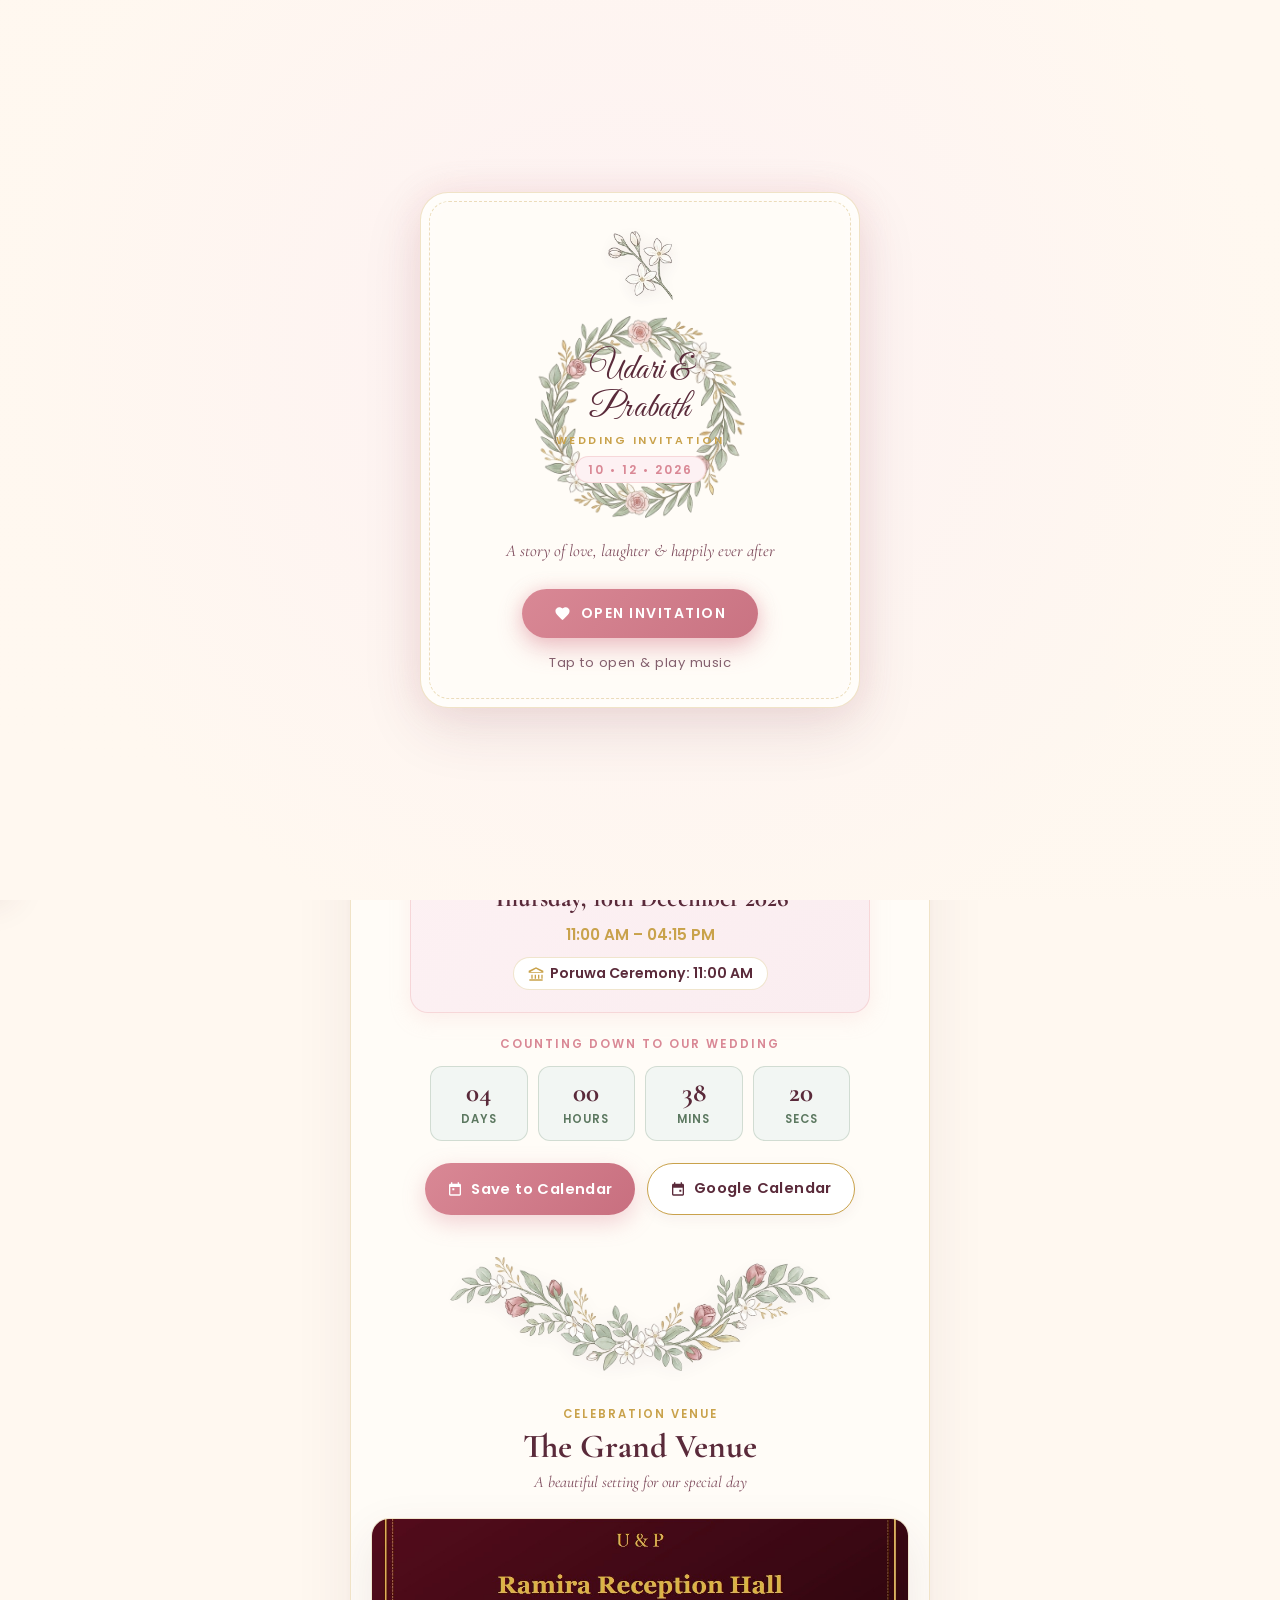
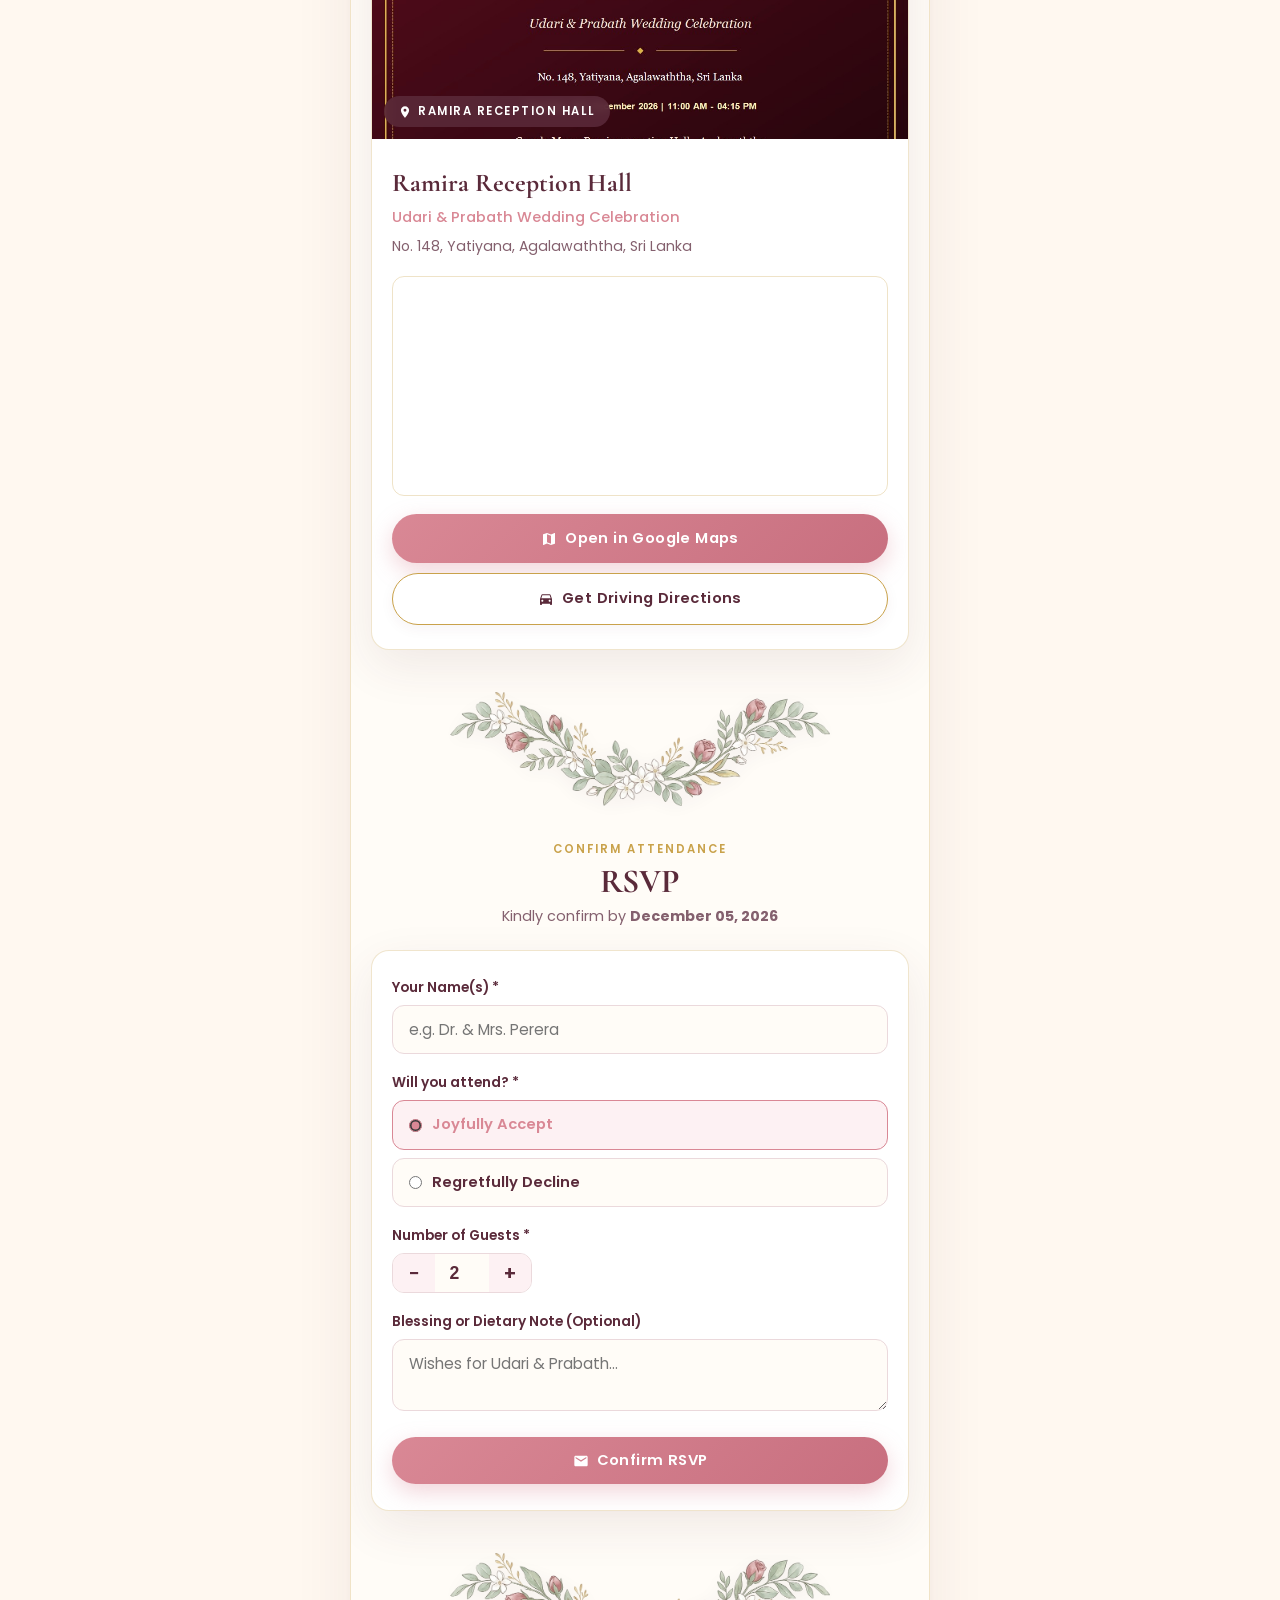
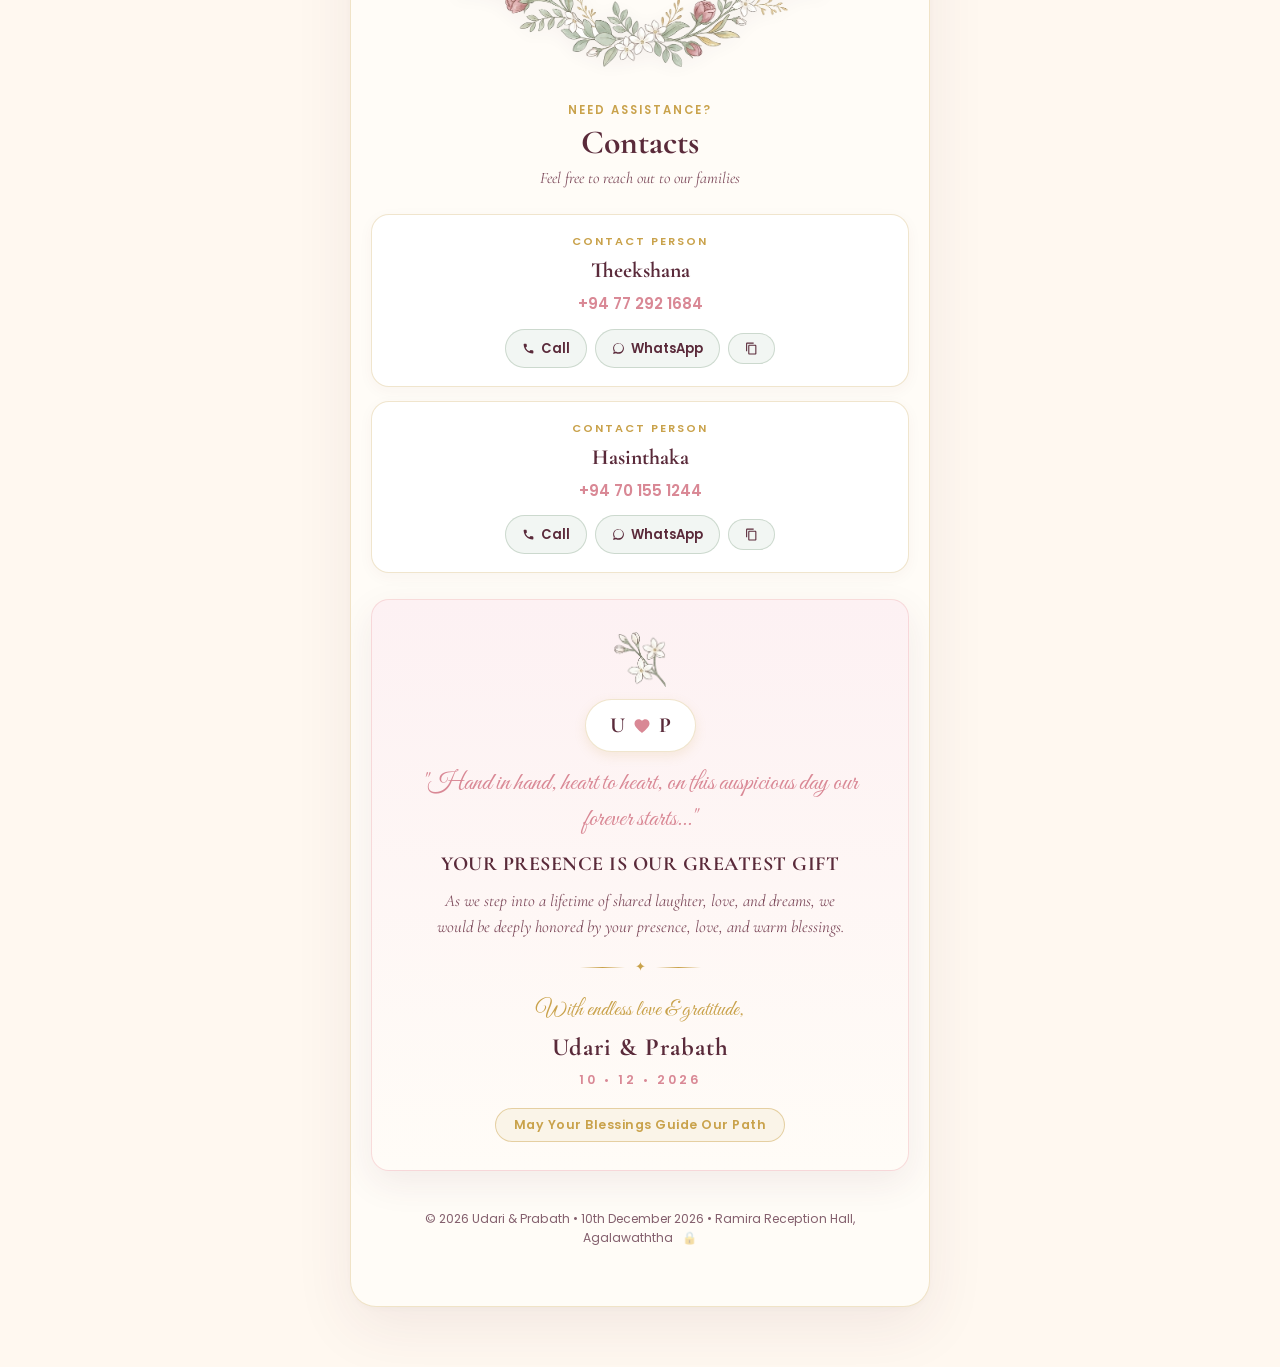
==== commit de30f8b3: "redesign wedding invitation theme from royal luxury to storybook romantic style" ====
--- a/index.html
+++ b/index.html
@@ -3,35 +3,35 @@
 <head>
   <meta charset="UTF-8" />
   <meta name="viewport" content="width=device-width, initial-scale=1.0, maximum-scale=5.0" />
-  <title>Udari &amp; Prabath — Royal Wedding Celebration</title>
+  <title>Udari &amp; Prabath — Wedding Invitation</title>
   
   <!-- SEO & WhatsApp Social Share Meta Tags -->
-  <meta name="title" content="Udari &amp; Prabath — Royal Wedding Celebration" />
+  <meta name="title" content="Udari &amp; Prabath — Wedding Invitation" />
   <meta name="description" content="You are cordially invited to celebrate the wedding of Udari &amp; Prabath on Thursday, 10th December 2026 at Ramira Reception Hall, Agalawaththa." />
   
   <!-- Open Graph / WhatsApp / Facebook -->
   <meta property="og:type" content="website" />
   <meta property="og:url" content="https://theekshanathushan.github.io/Udari-Prabath-Wedding/" />
-  <meta property="og:title" content="Udari &amp; Prabath — Royal Wedding Celebration" />
+  <meta property="og:title" content="Udari &amp; Prabath — Wedding Invitation" />
   <meta property="og:description" content="You are cordially invited to celebrate the wedding of Udari &amp; Prabath on Thursday, 10th December 2026 at Ramira Reception Hall, Agalawaththa. Tap to view invitation &amp; RSVP." />
   <meta property="og:image" content="assets/images/couple-cartoon.png" />
 
   <!-- Twitter -->
   <meta property="twitter:card" content="summary_large_image" />
-  <meta property="twitter:title" content="Udari &amp; Prabath — Royal Wedding Celebration" />
+  <meta property="twitter:title" content="Udari &amp; Prabath — Wedding Invitation" />
   <meta property="twitter:description" content="Celebrate the wedding of Udari &amp; Prabath on Thursday, 10th December 2026 at Ramira Reception Hall, Agalawaththa." />
   <meta property="twitter:image" content="assets/images/couple-cartoon.png" />
 
-  <!-- Favicon (Royal gold lotus seal) -->
-  <link rel="icon" type="image/svg+xml" href="data:image/svg+xml,<svg xmlns='http://www.w3.org/2000/svg' viewBox='0 0 100 100'><circle cx='50' cy='50' r='46' fill='%234A0E2B'/><circle cx='50' cy='50' r='40' fill='none' stroke='%23C9A24B' stroke-width='2'/><circle cx='50' cy='50' r='34' fill='%232B0A3D'/><text x='50%' y='58%' font-size='28' text-anchor='middle' fill='%23F6E27A' font-family='serif'>U&amp;P</text></svg>" />
-
-  <!-- Google Fonts: Great Vibes (Names), Cinzel (Luxury Headings), Poppins (Body) -->
+  <!-- Favicon (SVG floral ring) -->
+  <link rel="icon" type="image/svg+xml" href="data:image/svg+xml,<svg xmlns='http://www.w3.org/2000/svg' viewBox='0 0 100 100'><circle cx='50' cy='50' r='40' fill='%23F4C6C9'/><circle cx='50' cy='50' r='34' fill='%23FFF8F0'/><text x='50%' y='58%' font-size='32' text-anchor='middle' fill='%23C9A24B' font-family='serif'>U&amp;P</text></svg>" />
+
+  <!-- Google Fonts: Great Vibes, Cormorant Garamond, Poppins -->
   <link rel="preconnect" href="https://fonts.googleapis.com" />
   <link rel="preconnect" href="https://fonts.gstatic.com" crossorigin />
-  <link href="https://fonts.googleapis.com/css2?family=Cinzel:wght@400;600;700;800;900&family=Great+Vibes&family=Poppins:wght@300;400;500;600;700&display=swap" rel="stylesheet" />
+  <link href="https://fonts.googleapis.com/css2?family=Cormorant+Garamond:ital,wght@0,400;0,500;0,600;0,700;1,400;1,600&family=Great+Vibes&family=Poppins:wght@300;400;500;600;700&display=swap" rel="stylesheet" />
 
   <!-- Stylesheet -->
-  <link rel="stylesheet" href="style.css?v=4.0" />
+  <link rel="stylesheet" href="style.css?v=3.0" />
 </head>
 <body class="locked">
 
@@ -41,57 +41,44 @@
   </audio>
 
   <!-- =================================================================
-       SECTION 1: ROYAL LUXURY INTRO SCREEN (Parting Gold-Trimmed Doors)
+       SECTION 1: STORYBOOK ROMANTIC INTRO SCREEN
        ================================================================= -->
-  <div class="curtain-stage-overlay royal-intro-overlay" id="curtain-overlay">
-    <!-- Parting Left & Right Royal Doors -->
-    <div class="royal-door-panel door-left">
-      <div class="door-inner-frame">
-        <div class="door-mandala-decor"></div>
+  <div class="curtain-stage-overlay soft-intro-overlay" id="curtain-overlay">
+    <div class="intro-backdrop-texture"></div>
+
+    <div class="intro-card-envelope">
+      
+      <!-- Top Decorative Floral Sprig -->
+      <div class="intro-floral-top">
+        <img src="assets/images/florals/floral-jasmine.png" alt="" class="intro-jasmine-img" />
       </div>
-    </div>
-    <div class="royal-door-panel door-right">
-      <div class="door-inner-frame">
-        <div class="door-mandala-decor"></div>
+
+      <div class="intro-wreath-wrap">
+        <img src="assets/images/florals/floral-wreath.png" alt="" class="intro-wreath-img" />
+        <div class="intro-monogram-badge">
+          <span class="intro-names-script">Udari &amp; Prabath</span>
+          <span class="intro-sub-tag">WEDDING INVITATION</span>
+          <span class="intro-date-badge">10 • 12 • 2026</span>
+        </div>
       </div>
-    </div>
-
-    <!-- Hanging Garland Across Top of Intro -->
-    <div class="intro-hanging-garland-wrap" aria-hidden="true">
-      <img src="assets/images/decor/hanging-marigold-rose-garlands.png" alt="" class="intro-garland-banner" />
-    </div>
-
-    <!-- Central Ornate Royal Seal & Tap to Enter Button -->
-    <div class="intro-royal-seal-card">
-      <div class="seal-lotus-top">
-        <img src="assets/images/decor/gold-lotus-motif.png" alt="" class="intro-gold-lotus-img" />
-      </div>
-
-      <div class="seal-content-block">
-        <span class="seal-auspicious-tag">AN AUSPICIOUS CELEBRATION</span>
-        <h1 class="seal-couple-names gold-gradient-text">Udari &amp; Prabath</h1>
-        <div class="seal-date-badge">
-          <span>10 • 12 • 2026</span>
-        </div>
-        <p class="seal-sub-tagline">A Royal Union of Two Hearts &amp; Families</p>
-      </div>
-
-      <!-- Interactive Tap Button to Open Doors & Start Music -->
-      <button class="interactive-royal-btn" id="open-curtains-btn" aria-label="Tap to open royal invitation">
-        <span class="btn-shine-sweep"></span>
-        <span class="royal-btn-icon">
-          <svg viewBox="0 0 24 24" width="20" height="20" fill="currentColor">
+
+      <p class="intro-gentle-tagline">A story of love, laughter &amp; happily ever after</p>
+
+      <!-- Interactive Tap Button to Open Invitation & Start Music -->
+      <button class="interactive-bow-btn soft-intro-btn" id="open-curtains-btn" aria-label="Tap to open wedding invitation">
+        <span class="btn-heart-pulse">
+          <svg viewBox="0 0 24 24" class="svg-inline-heart" fill="currentColor">
             <path d="M12 21.35l-1.45-1.32C5.4 15.36 2 12.28 2 8.5 2 5.42 4.42 3 7.5 3c1.74 0 3.41.81 4.5 2.09C13.09 3.81 14.76 3 16.5 3 19.58 3 22 5.42 22 8.5c0 3.78-3.4 6.86-8.55 11.54L12 21.35z"/>
           </svg>
         </span>
-        <span class="royal-btn-text">ENTER CELEBRATION</span>
+        <span class="bow-action-pill">OPEN INVITATION</span>
       </button>
 
-      <p class="door-gentle-hint">Tap to open &amp; play music</p>
+      <p class="bow-gentle-hint">Tap to open &amp; play music</p>
     </div>
   </div>
 
-  <!-- Fullscreen Live Falling Rose Petals & Gold Sparkles Canvas -->
+  <!-- Fullscreen Live Falling Soft Petals Canvas -->
   <canvas id="snow-petal-canvas"></canvas>
 
   <!-- =================================================================
@@ -99,9 +86,9 @@
        ================================================================= -->
   <div class="side-drawer-backdrop" id="side-drawer-backdrop"></div>
   
-  <aside class="side-nav-drawer royal-nav-drawer" id="side-nav-drawer" aria-label="Side Navigation Menu">
+  <aside class="side-nav-drawer" id="side-nav-drawer" aria-label="Side Navigation Menu">
     <div class="drawer-header">
-      <h2 class="drawer-couple-names gold-gradient-text">Udari &amp; Prabath</h2>
+      <h2 class="drawer-couple-names">Udari &amp; Prabath</h2>
       <button class="drawer-close-btn" id="drawer-close-btn" aria-label="Close Navigation">✕</button>
     </div>
 
@@ -141,20 +128,15 @@
   </aside>
 
   <!-- =================================================================
-       MAIN CARD CONTAINER (Centered Royal Luxury Jewel-Tone Stage)
+       MAIN CARD CONTAINER (Centered Storybook Card with Soft Shadows)
        ================================================================= -->
   <div class="card-viewport-wrapper">
     
-    <div class="wedding-card-container royal-wedding-card" id="wedding-card">
-
-      <!-- Hanging Festive Garlands at Card Top -->
-      <div class="card-header-garland-wrap" aria-hidden="true">
-        <img src="assets/images/decor/hanging-marigold-rose-garlands.png" alt="" class="card-top-garlands" />
-      </div>
-
-      <!-- Ornate Gold Mandala Corner Frames -->
-      <img src="assets/images/decor/gold-mandala-corner-left.png" alt="" class="card-corner-decor decor-top-left" aria-hidden="true" />
-      <img src="assets/images/decor/gold-mandala-corner-right.png" alt="" class="card-corner-decor decor-top-right" aria-hidden="true" />
+    <div class="wedding-card-container storybook-wedding-card" id="wedding-card">
+
+      <!-- Corner Floral Decorative Accents -->
+      <img src="assets/images/florals/floral-corner-left.png" alt="" class="card-corner-decor decor-top-left" aria-hidden="true" />
+      <img src="assets/images/florals/floral-corner-right.png" alt="" class="card-corner-decor decor-top-right" aria-hidden="true" />
 
       <!-- CARD TOP BAR: Menu Icon | Monogram | Music Toggle -->
       <header class="card-top-bar">
@@ -165,7 +147,7 @@
         </button>
 
         <div class="top-bar-center-monogram">
-          <span class="gold-gradient-text">Udari &amp; Prabath</span>
+          <span>Udari &amp; Prabath</span>
         </div>
 
         <button class="top-bar-icon-btn audio-btn" id="audio-toggle-btn" aria-label="Toggle Music">
@@ -178,79 +160,70 @@
       </header>
 
       <!-- =============================================================
-           HERO SECTION: DARK JEWEL-TONE (Maroon/Plum) & GOLDEN ARCH
+           HERO SECTION: STORYBOOK ILLUSTRATION & COUPLE PROCLAMATION
            ============================================================= -->
-      <section class="card-section hero-card-section royal-dark-section" id="hero">
-        <div class="section-bg-paisley-tile" aria-hidden="true"></div>
-
-        <div class="royal-badge-pill">
+      <section class="card-section hero-card-section" id="hero">
+
+        <div class="storybook-badge-pill">
           <span class="badge-dot">✦</span>
-          <span>A ROYAL WEDDING CELEBRATION</span>
+          <span>A WEDDING CELEBRATION</span>
           <span class="badge-dot">✦</span>
         </div>
 
         <!-- Grand Couple Typography -->
         <div class="names-grand-display">
-          <h1 class="c-name-text gold-gradient-text">Udari</h1>
+          <h1 class="c-name-text">Udari</h1>
           <div class="c-amp-script">&amp;</div>
-          <h1 class="c-name-text gold-gradient-text">Prabath</h1>
-        </div>
-
-        <!-- Couple Framed Inside Ornate Golden Wedding Arch -->
-        <div class="couple-arch-hero-container">
-          <!-- Ornate Golden Arch Frame -->
-          <div class="arch-frame-wrapper" aria-hidden="true">
-            <img src="assets/images/decor/golden-wedding-arch-frame.png" alt="" class="hero-arch-frame-img" />
-          </div>
-
-          <!-- Soft Golden Glow Aura Behind Couple -->
-          <div class="arch-glow-aura" aria-hidden="true"></div>
-
-          <!-- Cartoon Couple Centerpiece with Floating Animation -->
+          <h1 class="c-name-text">Prabath</h1>
+        </div>
+
+        <!-- Cute Cartoon Couple Centerpiece with Gentle Floating Animation -->
+        <div class="couple-illustration-hero-wrap">
+          <div class="hero-cartoon-wreath-bg" aria-hidden="true">
+            <img src="assets/images/florals/floral-wreath.png" alt="" class="wreath-halo-img" />
+          </div>
+
           <div class="hero-cartoon-box" id="couple-kiss-box" title="Touch for love ✨" role="button" tabindex="0" aria-label="Udari &amp; Prabath - Cartoon Wedding Illustration">
-            <img src="assets/images/couple-cartoon.png" alt="Udari &amp; Prabath - Cartoon Wedding Illustration" class="hero-cartoon-img" id="couple-photo-img" />
+            <img src="assets/images/couple-cartoon.png" alt="Udari &amp; Prabath - Cute Wedding Illustration" class="hero-cartoon-img" id="couple-photo-img" />
             
             <!-- Soft Romantic Kiss Bloom -->
             <div class="kiss-light-flare" aria-hidden="true"></div>
 
-            <!-- Animated Floating Sparkles on Tap -->
+            <!-- Animated Floating Love Hearts on Tap -->
             <div class="kiss-floating-hearts" aria-hidden="true">
-              <span class="k-heart kh-1">✦</span>
-              <span class="k-heart kh-2">♥</span>
-              <span class="k-heart kh-3">✦</span>
-              <span class="k-heart kh-4">♥</span>
-              <span class="k-heart kh-5">✦</span>
-              <span class="k-heart kh-6">♥</span>
-            </div>
-          </div>
-        </div>
-
-        <!-- Joyful Hearts Line with Gold Lotus Accent -->
+              <span class="k-heart kh-1">💖</span>
+              <span class="k-heart kh-2">💕</span>
+              <span class="k-heart kh-3">🌸</span>
+              <span class="k-heart kh-4">✨</span>
+              <span class="k-heart kh-5">💗</span>
+              <span class="k-heart kh-6">🌿</span>
+            </div>
+          </div>
+        </div>
+
+        <!-- Joyful Hearts Line -->
         <div class="joyful-hearts-line">
           <span class="jh-rule"></span>
-          <span class="jh-lotus-symbol">
-            <img src="assets/images/decor/gold-lotus-motif.png" alt="" class="jh-lotus-icon" />
-          </span>
           <span class="jh-text">WITH JOYFUL HEARTS</span>
           <span class="jh-rule"></span>
         </div>
 
-        <!-- Parents Line (Glassmorphism on Dark Jewel Tone) -->
-        <div class="parents-card-block glassmorphism-card">
+        <!-- Parents Line -->
+        <div class="parents-card-block">
           <span class="parents-lead">DAUGHTER OF</span>
-          <p class="parents-title gold-gradient-text">Mr. &amp; Mrs. Priyantha</p>
+          <p class="parents-title">Mr. &amp; Mrs. Priyantha</p>
           <span class="parents-lead and-lead">&amp; SON OF</span>
-          <p class="parents-title gold-gradient-text">Mr. Jayasinghe &amp; Mrs. Jayasinghe</p>
+          <p class="parents-title">Mr. Jayasinghe &amp; Mrs. Jayasinghe</p>
         </div>
 
         <p class="honor-presence-text">
           request the honour of your presence at the celebration of the marriage of their children
         </p>
 
-        <!-- Ceremony Date Card (Glassmorphism & Gold Border) -->
-        <div class="card-date-badge glassmorphism-card">
+        <!-- Ceremony Date Card -->
+        <div class="card-date-badge">
           <p class="ceremony-badge-type">UDARI &amp; PRABATH WEDDING</p>
-          <h2 class="ceremony-badge-date gold-gradient-text">Thursday, 10th December 2026</h2>
+          <h2 class="ceremony-badge-date">Thursday, 10th December 2026</h2>
           <p class="ceremony-badge-time">11:00 AM – 04:15 PM</p>
           <p class="ceremony-badge-poruwa">
             <svg class="badge-icon-svg" viewBox="0 0 24 24" width="16" height="16" fill="currentColor">
@@ -260,24 +233,24 @@
           </p>
         </div>
 
-        <!-- Live Countdown Section (Gold Border Glow Tiles) -->
-        <div class="card-countdown-wrap glassmorphism-card" id="countdown-section">
+        <!-- Live Countdown -->
+        <div class="card-countdown-wrap" id="countdown-section">
           <span class="countdown-tag">COUNTING DOWN TO OUR WEDDING</span>
           <div class="compact-timer-grid">
-            <div class="c-timer-unit gold-glow-tile">
-              <span class="c-timer-num gold-gradient-text" id="days">00</span>
+            <div class="c-timer-unit">
+              <span class="c-timer-num" id="days">00</span>
               <span class="c-timer-sub">Days</span>
             </div>
-            <div class="c-timer-unit gold-glow-tile">
-              <span class="c-timer-num gold-gradient-text" id="hours">00</span>
+            <div class="c-timer-unit">
+              <span class="c-timer-num" id="hours">00</span>
               <span class="c-timer-sub">Hours</span>
             </div>
-            <div class="c-timer-unit gold-glow-tile">
-              <span class="c-timer-num gold-gradient-text" id="minutes">00</span>
+            <div class="c-timer-unit">
+              <span class="c-timer-num" id="minutes">00</span>
               <span class="c-timer-sub">Mins</span>
             </div>
-            <div class="c-timer-unit gold-glow-tile">
-              <span class="c-timer-num gold-gradient-text" id="seconds">00</span>
+            <div class="c-timer-unit">
+              <span class="c-timer-num" id="seconds">00</span>
               <span class="c-timer-sub">Secs</span>
             </div>
           </div>
@@ -285,16 +258,14 @@
 
         <!-- Add to Calendar Buttons -->
         <div class="card-actions-row">
-          <button class="btn btn-royal-gold" id="btn-add-calendar">
-            <span class="btn-shine-sweep"></span>
+          <button class="btn btn-primary-soft" id="btn-add-calendar">
             <svg class="btn-svg-icon" viewBox="0 0 24 24" width="16" height="16" fill="currentColor">
               <path d="M19 4h-1V2h-2v2H8V2H6v2H5c-1.11 0-1.99.9-1.99 2L3 20a2 2 0 0 0 2 2h14c1.1 0 2-.9 2-2V6c0-1.1-.9-2-2-2zm0 16H5V9h14v11zM8 11h3v3H8v-3z"/>
             </svg>
             <span>Save to Calendar</span>
           </button>
 
-          <a class="btn btn-royal-outline" id="btn-google-calendar" href="#" target="_blank" rel="noopener noreferrer">
-            <span class="btn-shine-sweep"></span>
+          <a class="btn btn-outline-soft" id="btn-google-calendar" href="#" target="_blank" rel="noopener noreferrer">
             <svg class="btn-svg-icon" viewBox="0 0 24 24" width="16" height="16" fill="currentColor">
               <path d="M19 4h-1V2h-2v2H8V2H6v2H5c-1.11 0-1.99.9-1.99 2L3 20a2 2 0 0 0 2 2h14c1.1 0 2-.9 2-2V6c0-1.1-.9-2-2-2zm0 16H5V10h14v10zm-2-7h-3v3h3v-3z"/>
             </svg>
@@ -304,24 +275,22 @@
 
       </section>
 
-      <!-- Gold Floral Divider Between Sections -->
+      <!-- Floral Divider Between Sections -->
       <div class="floral-section-divider" aria-hidden="true">
-        <img src="assets/images/decor/gold-floral-divider.png" alt="" class="floral-divider-img" loading="lazy" />
+        <img src="assets/images/florals/floral-divider.png" alt="" class="floral-divider-img" loading="lazy" />
       </div>
 
       <!-- =============================================================
-           VENUE & DIRECTIONS: CREAM & ROYAL GOLD SECTION
+           VENUE & DIRECTIONS
            ============================================================= -->
-      <section class="card-section venue-card-section royal-cream-section" id="venue">
-        <div class="section-bg-paisley-tile light-paisley" aria-hidden="true"></div>
-
+      <section class="card-section venue-card-section" id="venue">
         <div class="section-card-header">
           <span class="sec-tag">CELEBRATION VENUE</span>
-          <h2 class="sec-title gold-gradient-text">The Grand Venue</h2>
+          <h2 class="sec-title">The Grand Venue</h2>
           <div class="sec-sub-accent">A beautiful setting for our special day</div>
         </div>
 
-        <div class="compact-venue-card luxury-cream-card">
+        <div class="compact-venue-card">
           <div class="v-img-wrap">
             <img src="assets/images/venue.jpg" alt="Ramira Reception Hall, Agalawaththa" class="v-img" loading="lazy" />
             <span class="v-badge">
@@ -331,12 +300,12 @@
           </div>
 
           <div class="v-body">
-            <h3 class="v-hotel gold-gradient-text">Ramira Reception Hall</h3>
+            <h3 class="v-hotel">Ramira Reception Hall</h3>
             <p class="v-hall">Udari &amp; Prabath Wedding Celebration</p>
             <p class="v-street">No. 148, Yatiyana, Agalawaththa, Sri Lanka</p>
 
             <!-- Embedded Interactive Google Map for Ramira Reception Hall -->
-            <div class="venue-map-frame-box gold-border-frame">
+            <div class="venue-map-frame-box">
               <iframe 
                 src="https://maps.google.com/maps?q=Ramira+reception+Hall+Agalawatta&t=&z=16&ie=UTF8&iwloc=&output=embed" 
                 class="venue-map-iframe" 
@@ -347,13 +316,11 @@
             </div>
 
             <div class="venue-action-buttons">
-              <a href="https://maps.app.goo.gl/ub2awTQqFTStJXy36" target="_blank" rel="noopener noreferrer" class="btn btn-royal-gold w-100">
-                <span class="btn-shine-sweep"></span>
+              <a href="https://maps.app.goo.gl/ub2awTQqFTStJXy36" target="_blank" rel="noopener noreferrer" class="btn btn-primary-soft w-100">
                 <svg class="btn-svg-icon" viewBox="0 0 24 24" width="16" height="16" fill="currentColor"><path d="M20.5 3l-.16.03L15 5.1 9 3 3.36 4.9c-.21.07-.36.25-.36.48V20.5c0 .28.22.5.5.5l.16-.03L9 18.9l6 2.1 5.64-1.9c.21-.07.36-.25.36-.48V3.5c0-.28-.22-.5-.5-.5zM15 19l-6-2.11V5l6 2.11V19z"/></svg>
                 <span>Open in Google Maps</span>
               </a>
-              <a href="https://www.google.com/maps/dir/?api=1&destination=Ramira+reception+Hall+Agalawatta" target="_blank" rel="noopener noreferrer" class="btn btn-royal-outline w-100">
-                <span class="btn-shine-sweep"></span>
+              <a href="https://www.google.com/maps/dir/?api=1&destination=Ramira+reception+Hall+Agalawatta" target="_blank" rel="noopener noreferrer" class="btn btn-outline-soft w-100">
                 <svg class="btn-svg-icon" viewBox="0 0 24 24" width="16" height="16" fill="currentColor"><path d="M18.92 6.01C18.72 5.42 18.16 5 17.5 5h-11c-.66 0-1.21.42-1.42 1.01L3 12v8c0 .55.45 1 1 1h1c.55 0 1-.45 1-1v-1h12v1c0 .55.45 1 1 1h1c.55 0 1-.45 1-1v-8l-2.08-5.99zM6.5 16c-.83 0-1.5-.67-1.5-1.5S5.67 13 6.5 13s1.5.67 1.5 1.5S7.33 16 6.5 16zm11 0c-.83 0-1.5-.67-1.5-1.5s.67-1.5 1.5-1.5 1.5.67 1.5 1.5-.67 1.5-1.5 1.5zM5 11l1.5-4.5h11L19 11H5z"/></svg>
                 <span>Get Driving Directions</span>
               </a>
@@ -362,24 +329,22 @@
         </div>
       </section>
 
-      <!-- Gold Floral Divider Between Sections -->
+      <!-- Floral Divider Between Sections -->
       <div class="floral-section-divider" aria-hidden="true">
-        <img src="assets/images/decor/gold-floral-divider.png" alt="" class="floral-divider-img" loading="lazy" />
+        <img src="assets/images/florals/floral-divider.png" alt="" class="floral-divider-img" loading="lazy" />
       </div>
 
       <!-- =============================================================
-           RSVP SECTION: CREAM & JEWEL LUXURY FORM
+           RSVP SECTION
            ============================================================= -->
-      <section class="card-section rsvp-card-section royal-cream-section" id="rsvp">
-        <div class="section-bg-paisley-tile light-paisley" aria-hidden="true"></div>
-
+      <section class="card-section rsvp-card-section" id="rsvp">
         <div class="section-card-header">
           <span class="sec-tag">CONFIRM ATTENDANCE</span>
-          <h2 class="sec-title gold-gradient-text">RSVP</h2>
+          <h2 class="sec-title">RSVP</h2>
           <p class="sec-sub">Kindly confirm by <strong>December 05, 2026</strong></p>
         </div>
 
-        <div class="compact-rsvp-card luxury-cream-card">
+        <div class="compact-rsvp-card">
           <form id="rsvp-form" onsubmit="event.preventDefault(); submitRSVPForm();">
             
             <div class="form-group">
@@ -415,8 +380,7 @@
               <textarea id="guest-message" class="f-inp f-area" rows="2" placeholder="Wishes for Udari &amp; Prabath..."></textarea>
             </div>
 
-            <button type="submit" class="btn btn-royal-gold w-100" id="rsvp-submit-btn">
-              <span class="btn-shine-sweep"></span>
+            <button type="submit" class="btn btn-primary-soft w-100" id="rsvp-submit-btn">
               <svg class="btn-svg-icon" viewBox="0 0 24 24" width="16" height="16" fill="currentColor">
                 <path d="M20 4H4c-1.1 0-2 .9-2 2v12c0 1.1.9 2 2 2h16c1.1 0 2-.9 2-2V6c0-1.1-.9-2-2-2zm0 4l-8 5-8-5V6l8 5 8-5v2z"/>
               </svg>
@@ -428,40 +392,35 @@
           <!-- RSVP Confirmation Success Card -->
           <div id="rsvp-success-box" class="rsvp-success-card" style="display: none;">
             <div class="success-jasmine-decor">
-              <img src="assets/images/decor/gold-lotus-motif.png" alt="" class="success-decor-img" />
-            </div>
-            <h4 class="success-title gold-gradient-text">Thank You, <span id="success-guest-name"></span>!</h4>
+              <img src="assets/images/florals/floral-jasmine.png" alt="" class="success-decor-img" />
+            </div>
+            <h4 class="success-title">Thank You, <span id="success-guest-name"></span>!</h4>
             <p class="success-desc" id="success-desc-text">Your RSVP has been confirmed.</p>
             <p class="success-sub">We look forward to celebrating our special day with you!</p>
-            <button type="button" class="btn btn-royal-outline" onclick="resetRSVPForm()">
-              <span class="btn-shine-sweep"></span>
-              <span>Submit Another Response</span>
-            </button>
+            <button type="button" class="btn btn-outline-soft" onclick="resetRSVPForm()">Submit Another Response</button>
           </div>
         </div>
       </section>
 
-      <!-- Gold Floral Divider Between Sections -->
+      <!-- Floral Divider Between Sections -->
       <div class="floral-section-divider" aria-hidden="true">
-        <img src="assets/images/decor/gold-floral-divider.png" alt="" class="floral-divider-img" loading="lazy" />
+        <img src="assets/images/florals/floral-divider.png" alt="" class="floral-divider-img" loading="lazy" />
       </div>
 
       <!-- =============================================================
-           CONTACTS & CLOSING: ROYAL PLUM & MAROON SECTION
+           CONTACTS & CLOSING
            ============================================================= -->
-      <section class="card-section contact-card-section royal-dark-section" id="contact">
-        <div class="section-bg-paisley-tile" aria-hidden="true"></div>
-
+      <section class="card-section contact-card-section" id="contact">
         <div class="section-card-header">
           <span class="sec-tag">NEED ASSISTANCE?</span>
-          <h2 class="sec-title gold-gradient-text">Contacts</h2>
+          <h2 class="sec-title">Contacts</h2>
           <div class="sec-sub-accent">Feel free to reach out to our families</div>
         </div>
 
         <div class="compact-contacts-row">
-          <div class="c-person-card glassmorphism-card">
+          <div class="c-person-card">
             <span class="c-person-role">CONTACT PERSON</span>
-            <h4 class="c-person-name gold-gradient-text">Theekshana</h4>
+            <h4 class="c-person-name">Theekshana</h4>
             <a href="tel:+94772921684" class="c-phone-link">+94 77 292 1684</a>
             <div class="c-btn-group">
               <a href="tel:+94772921684" class="c-pill">
@@ -478,9 +437,9 @@
             </div>
           </div>
 
-          <div class="c-person-card glassmorphism-card">
+          <div class="c-person-card">
             <span class="c-person-role">CONTACT PERSON</span>
-            <h4 class="c-person-name gold-gradient-text">Hasinthaka</h4>
+            <h4 class="c-person-name">Hasinthaka</h4>
             <a href="tel:+94701551244" class="c-phone-link">+94 70 155 1244</a>
             <div class="c-btn-group">
               <a href="tel:+94701551244" class="c-pill">
@@ -499,25 +458,25 @@
         </div>
 
         <!-- Romantic Keepsake Love Note & Royal Monogram -->
-        <div class="romantic-closing-card glassmorphism-card">
+        <div class="romantic-closing-card">
           <div class="closing-jasmine-decor">
-            <img src="assets/images/decor/gold-lotus-motif.png" alt="" class="closing-jasmine-img" />
+            <img src="assets/images/florals/floral-jasmine.png" alt="" class="closing-jasmine-img" />
           </div>
 
           <!-- Circular Wreath Monogram -->
           <div class="closing-monogram-wreath">
-            <span class="m-letter gold-gradient-text">U</span>
+            <span class="m-letter">U</span>
             <span class="m-heart">
               <svg viewBox="0 0 24 24" width="18" height="18" fill="currentColor"><path d="M12 21.35l-1.45-1.32C5.4 15.36 2 12.28 2 8.5 2 5.42 4.42 3 7.5 3c1.74 0 3.41.81 4.5 2.09C13.09 3.81 14.76 3 16.5 3 19.58 3 22 5.42 22 8.5c0 3.78-3.4 6.86-8.55 11.54L12 21.35z"/></svg>
             </span>
-            <span class="m-letter gold-gradient-text">P</span>
+            <span class="m-letter">P</span>
           </div>
 
           <p class="closing-script-quote">
             "Hand in hand, heart to heart, on this auspicious day our forever starts..."
           </p>
 
-          <h3 class="closing-romantic-heading gold-gradient-text">Your Presence is Our Greatest Gift</h3>
+          <h3 class="closing-romantic-heading">Your Presence is Our Greatest Gift</h3>
 
           <p class="closing-romantic-sub">
             As we step into a lifetime of shared laughter, love, and dreams, we would be deeply honored by your presence, love, and warm blessings.
@@ -531,7 +490,7 @@
 
           <div class="closing-signoff-block">
             <span class="signoff-intro">With endless love &amp; gratitude,</span>
-            <h4 class="signoff-couple-names gold-gradient-text">Udari &amp; Prabath</h4>
+            <h4 class="signoff-couple-names">Udari &amp; Prabath</h4>
             <p class="signoff-date-tag">10 • 12 • 2026</p>
           </div>
 
@@ -555,6 +514,6 @@
   </div>
 
   <!-- JavaScript -->
-  <script src="script.js?v=4.0"></script>
+  <script src="script.js?v=3.0"></script>
 </body>
-</html>+</html>
--- a/style.css
+++ b/style.css
@@ -1,51 +1,54 @@
-/**
- * ==============================================================================
- * UDARI & PRABATH — ROYAL WEDDING INVITATION
- * Theme: "Royal Jewel-Tone Luxury"
- * Maroon, Plum, Magenta-Rose, Emerald, Marigold, Cream, Ivory & Antique Gold
- * ==============================================================================
- */
+/* ==============================================================================
+   UDARI & PRABATH — WEDDING INVITATION WEBSITE
+   Cute, Romantic, Storybook "Cartoon Wedding" Design
+   ============================================================================== */
 
 /* ------------------------------------------------------------------------------
-   1. CSS VARIABLES (PALETTE & TYPOGRAPHY)
+   1. CSS VARIABLES & THEME DEFINITIONS
    ------------------------------------------------------------------------------ */
 :root {
-  /* Jewel-Tone Color Palette */
-  --color-maroon: #4A0E2B;
-  --color-plum: #2B0A3D;
-  --color-magenta-rose: #C2185B;
-  --color-emerald: #0F766E;
-  --color-marigold: #F59E0B;
-  --color-cream: #FFF4E0;
-  --color-ivory: #FFF8F0;
-
-  /* Luxury Gold Gradients */
-  --gold-light: #F6E27A;
-  --gold-mid: #C9A24B;
-  --gold-dark: #8A6A1F;
-  --gold-gradient: linear-gradient(135deg, #F6E27A 0%, #C9A24B 50%, #8A6A1F 100%);
-  --gold-gradient-shine: linear-gradient(135deg, #FFF1A8 0%, #D4AF37 30%, #F6E27A 50%, #AA771C 80%, #8A6A1F 100%);
-
-  /* Section Tones */
-  --bg-dark-section: linear-gradient(180deg, #3A0B22 0%, #2B0A3D 50%, #1A0426 100%);
-  --bg-cream-section: #FFF4E0;
-  --text-dark: #2B0A3D;
-  --text-dark-muted: #5A2A3A;
-  --text-light: #FFF8F0;
-  --text-light-muted: #E6D2BA;
+  /* User-Defined Core Color Palette */
+  --color-ivory: #FFF8F0;          /* Background */
+  --color-blush: #F4C6C9;          /* Romantic soft blush */
+  --color-dusty-rose: #D98895;     /* Warm rose accent */
+  --color-sage: #9DB5A0;           /* Soft botanical sage green */
+  --color-gold: #C9A24B;           /* Warm elegant gold */
+  --color-deep-plum: #5A2A3A;      /* Primary text - deep rich plum */
+
+  /* Harmonized Secondary & Utility Tints */
+  --color-white: #FFFFFF;
+  --color-cream-card: #FFFCF7;
+  --color-blush-soft: #FDF1F3;
+  --color-blush-light: #FAEAEC;
+  --color-sage-soft: #F2F6F3;
+  --color-gold-soft: #FAF4E8;
+  --color-gold-light: #E8CF96;
+  --color-plum-light: #7E4B5C;
+  --color-text-muted: #84606E;
+  --color-border-subtle: rgba(201, 162, 75, 0.28);
+  --color-border-blush: rgba(244, 198, 201, 0.6);
 
   /* Typography */
-  --font-names: 'Great Vibes', cursive;
-  --font-heading: 'Cinzel', serif;
-  --font-body: 'Poppins', sans-serif;
-
-  /* Radii & Shadows */
+  --font-script: 'Great Vibes', cursive;
+  --font-serif: 'Cormorant Garamond', Georgia, serif;
+  --font-sans: 'Poppins', -apple-system, BlinkMacSystemFont, 'Segoe UI', Roboto, sans-serif;
+
+  /* Shapes & Radii */
   --radius-card: 26px;
-  --radius-md: 16px;
-  --radius-sm: 10px;
+  --radius-inner: 18px;
+  --radius-sm: 12px;
   --radius-pill: 50px;
-  --shadow-luxury: 0 18px 45px rgba(0, 0, 0, 0.45);
-  --shadow-glow: 0 0 25px rgba(245, 158, 11, 0.3);
+
+  /* Shadows */
+  --shadow-soft: 0 12px 36px rgba(90, 42, 58, 0.08);
+  --shadow-card: 0 16px 48px rgba(90, 42, 58, 0.09);
+  --shadow-hover: 0 18px 45px rgba(217, 136, 149, 0.25);
+  --shadow-glow-gold: 0 0 24px rgba(201, 162, 75, 0.25);
+
+  /* Transitions */
+  --trans-fast: 0.2s ease;
+  --trans-smooth: 0.35s cubic-bezier(0.16, 1, 0.3, 1);
+  --trans-slow: 0.6s cubic-bezier(0.16, 1, 0.3, 1);
 }
 
 /* ------------------------------------------------------------------------------
@@ -55,24 +58,25 @@
   box-sizing: border-box;
   margin: 0;
   padding: 0;
+  -webkit-tap-highlight-color: transparent;
 }
 
 html {
   font-size: 16px;
   scroll-behavior: smooth;
-  -webkit-text-size-adjust: 100%;
+  background-color: var(--color-ivory);
 }
 
 body {
-  font-family: var(--font-body);
-  background-color: #170321;
+  font-family: var(--font-sans);
+  font-weight: 400;
+  color: var(--color-deep-plum);
+  background-color: var(--color-ivory);
   background-image: 
-    radial-gradient(circle at 50% 20%, rgba(74, 14, 43, 0.8) 0%, transparent 60%),
-    radial-gradient(circle at 80% 80%, rgba(43, 10, 61, 0.8) 0%, transparent 70%),
-    url("assets/images/decor/gold-paisley-pattern-tile.png");
-  background-repeat: repeat;
-  background-size: auto, auto, 280px 280px;
-  color: var(--text-dark);
+    radial-gradient(ellipse at 50% 0%, rgba(244, 198, 201, 0.4) 0%, transparent 65%),
+    radial-gradient(circle at 10% 85%, rgba(157, 181, 160, 0.25) 0%, transparent 50%),
+    radial-gradient(circle at 90% 90%, rgba(201, 162, 75, 0.18) 0%, transparent 45%);
+  background-attachment: fixed;
   line-height: 1.6;
   min-height: 100vh;
   overflow-x: hidden;
@@ -84,243 +88,223 @@
   height: 100vh;
 }
 
-/* Metallic Gold Text Effect */
-.gold-gradient-text {
-  background: linear-gradient(135deg, #FFF1A8 0%, #D4AF37 35%, #F6E27A 50%, #B8860B 80%, #8A6A1F 100%);
-  -webkit-background-clip: text;
-  -webkit-text-fill-color: transparent;
-  display: inline-block;
+img, svg {
+  display: block;
+  max-width: 100%;
+}
+
+button, a {
+  font-family: inherit;
+  color: inherit;
 }
 
 /* ------------------------------------------------------------------------------
-   3. FULLSCREEN LIVE PETALS & SPARKLES CANVAS
+   3. BACKGROUND LIVE PETALS CANVAS
    ------------------------------------------------------------------------------ */
 #snow-petal-canvas {
   position: fixed;
-  top: 0;
-  left: 0;
+  inset: 0;
   width: 100vw;
   height: 100vh;
   pointer-events: none;
-  z-index: 998;
+  z-index: 10;
 }
 
 /* ------------------------------------------------------------------------------
-   4. ROYAL LUXURY INTRO SCREEN (Parting Gold-Trimmed Velvet Doors)
+   4. SECTION 1: SOFT STORYBOOK INTRO OVERLAY (Replaces Curtain Ribbon Screen)
    ------------------------------------------------------------------------------ */
-.curtain-stage-overlay.royal-intro-overlay {
+.soft-intro-overlay {
   position: fixed;
-  top: 0;
-  left: 0;
+  inset: 0;
   width: 100vw;
   height: 100vh;
-  z-index: 1200;
-  display: flex;
-  align-items: center;
-  justify-content: center;
-  overflow: hidden;
-  background-color: #15021E;
-  transition: opacity 1.2s cubic-bezier(0.77, 0, 0.175, 1), visibility 1.2s ease;
-}
-
-/* Two Parting Royal Doors */
-.royal-door-panel {
-  position: absolute;
-  top: 0;
-  bottom: 0;
-  width: 50.5%;
-  height: 100%;
-  background: linear-gradient(180deg, #4A0E2B 0%, #2B0A3D 50%, #1A0426 100%);
+  background-color: var(--color-ivory);
   background-image: 
-    radial-gradient(circle at 50% 50%, rgba(201, 162, 75, 0.12) 0%, transparent 65%),
-    url("assets/images/decor/gold-paisley-pattern-tile.png");
-  background-size: cover, 260px 260px;
-  background-repeat: no-repeat, repeat;
-  z-index: 1201;
-  transition: transform 1.3s cubic-bezier(0.77, 0, 0.175, 1);
-  box-shadow: 0 0 50px rgba(0, 0, 0, 0.85);
-}
-
-.royal-door-panel.door-left {
-  left: 0;
-  border-right: 3px solid #C9A24B;
-  box-shadow: 10px 0 35px rgba(0, 0, 0, 0.7);
-}
-
-.royal-door-panel.door-right {
-  right: 0;
-  border-left: 3px solid #C9A24B;
-  box-shadow: -10px 0 35px rgba(0, 0, 0, 0.7);
-}
-
-.door-inner-frame {
-  position: absolute;
-  top: 20px;
-  bottom: 20px;
-  left: 20px;
-  right: 20px;
-  border: 1px solid rgba(201, 162, 75, 0.35);
-  border-radius: 12px;
+    radial-gradient(circle at 50% 40%, rgba(253, 241, 243, 0.95) 0%, rgba(255, 248, 240, 0.98) 75%),
+    radial-gradient(circle at 15% 20%, rgba(244, 198, 201, 0.3) 0%, transparent 45%),
+    radial-gradient(circle at 85% 80%, rgba(157, 181, 160, 0.25) 0%, transparent 45%);
+  z-index: 100;
+  display: flex;
+  align-items: center;
+  justify-content: center;
+  padding: 24px 18px;
+  transition: opacity 0.8s cubic-bezier(0.16, 1, 0.3, 1), transform 0.8s cubic-bezier(0.16, 1, 0.3, 1), visibility 0.8s;
+}
+
+.soft-intro-overlay.curtains-open {
+  opacity: 0;
+  transform: scale(1.04);
+  visibility: hidden;
   pointer-events: none;
 }
 
-/* Top Hanging Garland in Intro */
-.intro-hanging-garland-wrap {
-  position: absolute;
-  top: -10px;
-  left: 50%;
-  transform: translateX(-50%);
+.intro-card-envelope {
   width: 100%;
-  max-width: 800px;
-  z-index: 1203;
-  pointer-events: none;
-}
-
-.intro-garland-banner {
-  width: 100%;
-  height: auto;
-  display: block;
-  filter: drop-shadow(0 8px 18px rgba(0, 0, 0, 0.6));
-}
-
-/* Central Royal Seal & Enter Button */
-.intro-royal-seal-card {
-  position: relative;
-  z-index: 1205;
-  width: 90%;
   max-width: 440px;
+  background: var(--color-cream-card);
+  border: 1.5px solid var(--color-border-subtle);
+  border-radius: 28px;
   padding: 38px 24px 34px;
-  background: rgba(30, 6, 42, 0.92);
-  border: 2px solid #C9A24B;
-  border-radius: 28px;
+  text-align: center;
   box-shadow: 
-    0 20px 50px rgba(0, 0, 0, 0.75),
-    0 0 35px rgba(201, 162, 75, 0.35),
-    inset 0 0 20px rgba(201, 162, 75, 0.15);
-  text-align: center;
-  backdrop-filter: blur(16px);
-  -webkit-backdrop-filter: blur(16px);
-  transition: transform 0.8s cubic-bezier(0.77, 0, 0.175, 1), opacity 0.8s ease;
-}
-
-.seal-lotus-top {
-  margin-bottom: 12px;
-}
-
-.intro-gold-lotus-img {
-  width: 58px;
-  height: auto;
-  filter: drop-shadow(0 4px 10px rgba(246, 226, 122, 0.4));
-  animation: gentlePulse 3s ease-in-out infinite;
-}
-
-.seal-auspicious-tag {
-  font-family: var(--font-heading);
-  font-size: 0.72rem;
-  letter-spacing: 3px;
-  color: var(--gold-light);
-  font-weight: 600;
-  display: block;
-  margin-bottom: 8px;
-}
-
-.seal-couple-names {
-  font-family: var(--font-names);
-  font-size: 3.4rem;
-  line-height: 1.15;
-  margin-bottom: 10px;
-}
-
-.seal-date-badge {
-  display: inline-block;
-  padding: 5px 18px;
-  background: rgba(74, 14, 43, 0.7);
-  border: 1px solid rgba(201, 162, 75, 0.5);
-  border-radius: var(--radius-pill);
-  font-family: var(--font-heading);
-  font-size: 0.85rem;
-  letter-spacing: 2.5px;
-  color: var(--color-ivory);
-  margin-bottom: 12px;
-}
-
-.seal-sub-tagline {
-  font-size: 0.88rem;
-  color: var(--text-light-muted);
-  margin-bottom: 26px;
-  font-style: italic;
-}
-
-/* Enter Celebration Button with Gold Gradient & Sweep */
-.interactive-royal-btn {
-  display: inline-flex;
-  align-items: center;
-  justify-content: center;
-  gap: 10px;
-  padding: 14px 34px;
-  background: var(--gold-gradient);
-  color: var(--color-plum);
-  font-family: var(--font-heading);
-  font-size: 0.92rem;
-  font-weight: 700;
-  letter-spacing: 2px;
-  border: 1px solid #FFF1A8;
-  border-radius: var(--radius-pill);
-  cursor: pointer;
-  box-shadow: 0 8px 25px rgba(201, 162, 75, 0.45);
+    0 20px 60px rgba(90, 42, 58, 0.12),
+    0 0 30px rgba(244, 198, 201, 0.3),
+    inset 0 0 25px rgba(255, 255, 255, 0.9);
   position: relative;
   overflow: hidden;
-  transition: transform 0.25s ease, box-shadow 0.25s ease;
-}
-
-.interactive-royal-btn:hover, .interactive-royal-btn:focus-visible {
-  transform: translateY(-2px) scale(1.02);
-  box-shadow: 0 12px 32px rgba(246, 226, 122, 0.6);
-}
-
-.btn-shine-sweep {
+  animation: introCardFloat 4s ease-in-out infinite alternate;
+}
+
+.intro-card-envelope::before {
+  content: "";
   position: absolute;
-  top: -60%;
-  left: -70%;
-  width: 45%;
-  height: 220%;
-  background: linear-gradient(90deg, transparent, rgba(255, 255, 255, 0.55), transparent);
-  transform: rotate(25deg);
+  inset: 8px;
+  border: 1px dashed rgba(201, 162, 75, 0.35);
+  border-radius: 20px;
   pointer-events: none;
-  animation: shineSweep 3.2s infinite;
-}
-
-.royal-btn-icon {
+}
+
+@keyframes introCardFloat {
+  0% { transform: translateY(0); }
+  100% { transform: translateY(-8px); }
+}
+
+.intro-floral-top {
+  display: flex;
+  justify-content: center;
+  margin-bottom: 12px;
+}
+
+.intro-jasmine-img {
+  width: 65px;
+  height: auto;
+  opacity: 0.95;
+  filter: drop-shadow(0 4px 8px rgba(90, 42, 58, 0.08));
+}
+
+.intro-wreath-wrap {
+  position: relative;
+  width: 210px;
+  height: 210px;
+  margin: 0 auto 16px;
+  display: flex;
+  align-items: center;
+  justify-content: center;
+}
+
+.intro-wreath-img {
+  position: absolute;
+  inset: 0;
+  width: 100%;
+  height: 100%;
+  object-fit: contain;
+  animation: rotateWreathHalo 35s linear infinite;
+}
+
+@keyframes rotateWreathHalo {
+  0% { transform: rotate(0deg); }
+  100% { transform: rotate(360deg); }
+}
+
+.intro-monogram-badge {
+  position: relative;
+  z-index: 2;
+  display: flex;
+  flex-direction: column;
+  align-items: center;
+  justify-content: center;
+  padding: 10px;
+}
+
+.intro-names-script {
+  font-family: var(--font-script);
+  font-size: 2.2rem;
+  color: var(--color-deep-plum);
+  line-height: 1.1;
+  margin-bottom: 4px;
+}
+
+.intro-sub-tag {
+  font-family: var(--font-sans);
+  font-size: 0.68rem;
+  font-weight: 600;
+  letter-spacing: 2.5px;
+  text-transform: uppercase;
+  color: var(--color-gold);
+  margin-bottom: 6px;
+}
+
+.intro-date-badge {
+  font-family: var(--font-sans);
+  font-size: 0.76rem;
+  font-weight: 600;
+  letter-spacing: 2px;
+  color: var(--color-dusty-rose);
+  background: var(--color-blush-soft);
+  padding: 3px 12px;
+  border-radius: 20px;
+  border: 1px solid var(--color-border-blush);
+}
+
+.intro-gentle-tagline {
+  font-family: var(--font-serif);
+  font-style: italic;
+  font-size: 1.05rem;
+  color: var(--color-plum-light);
+  margin-bottom: 24px;
+}
+
+/* Storybook Open Button */
+.soft-intro-btn {
   display: inline-flex;
-  color: var(--color-magenta-rose);
-}
-
-.door-gentle-hint {
-  font-size: 0.78rem;
-  color: var(--text-light-muted);
+  align-items: center;
+  justify-content: center;
+  gap: 10px;
+  background: linear-gradient(135deg, var(--color-dusty-rose) 0%, #c97382 100%);
+  color: #ffffff;
+  border: none;
+  padding: 14px 32px;
+  border-radius: var(--radius-pill);
+  font-size: 0.88rem;
+  font-weight: 600;
+  letter-spacing: 1.5px;
+  cursor: pointer;
+  box-shadow: 
+    0 10px 25px rgba(217, 136, 149, 0.45),
+    0 0 15px rgba(244, 198, 201, 0.5);
+  transition: all var(--trans-smooth);
+}
+
+.soft-intro-btn:hover {
+  transform: translateY(-3px) scale(1.02);
+  box-shadow: 
+    0 14px 32px rgba(217, 136, 149, 0.55),
+    0 0 25px rgba(201, 162, 75, 0.35);
+}
+
+.btn-heart-pulse {
+  display: inline-flex;
+  color: #ffffff;
+  animation: heartThrob 1.8s infinite ease-in-out;
+}
+
+.svg-inline-heart {
+  width: 17px;
+  height: 17px;
+}
+
+@keyframes heartThrob {
+  0%, 100% { transform: scale(1); }
+  15% { transform: scale(1.25); }
+  30% { transform: scale(1); }
+  45% { transform: scale(1.2); }
+}
+
+.bow-gentle-hint {
+  font-size: 0.82rem;
+  color: var(--color-text-muted);
   margin-top: 14px;
-  letter-spacing: 1px;
-}
-
-/* Doors Opening State */
-.curtain-stage-overlay.curtains-open .royal-door-panel.door-left {
-  transform: translateX(-105%);
-}
-
-.curtain-stage-overlay.curtains-open .royal-door-panel.door-right {
-  transform: translateX(105%);
-}
-
-.curtain-stage-overlay.curtains-open .intro-royal-seal-card {
-  opacity: 0;
-  transform: scale(0.85);
-  pointer-events: none;
-}
-
-.curtain-stage-overlay.curtains-open {
-  opacity: 0;
-  visibility: hidden;
-  pointer-events: none;
+  letter-spacing: 0.5px;
 }
 
 /* ------------------------------------------------------------------------------
@@ -328,16 +312,13 @@
    ------------------------------------------------------------------------------ */
 .side-drawer-backdrop {
   position: fixed;
-  top: 0;
-  left: 0;
-  width: 100vw;
-  height: 100vh;
-  background: rgba(15, 2, 22, 0.75);
-  backdrop-filter: blur(5px);
-  z-index: 1050;
+  inset: 0;
+  background: rgba(90, 42, 58, 0.35);
+  backdrop-filter: blur(4px);
+  z-index: 90;
   opacity: 0;
   visibility: hidden;
-  transition: opacity 0.3s ease, visibility 0.3s ease;
+  transition: all var(--trans-smooth);
 }
 
 .side-drawer-backdrop.open {
@@ -345,22 +326,22 @@
   visibility: visible;
 }
 
-.side-nav-drawer.royal-nav-drawer {
+.side-nav-drawer {
   position: fixed;
   top: 0;
   left: 0;
+  bottom: 0;
   width: 290px;
   max-width: 85vw;
-  height: 100%;
-  background: linear-gradient(180deg, #380720 0%, #20052E 100%);
-  border-right: 1.5px solid #C9A24B;
-  box-shadow: 10px 0 30px rgba(0, 0, 0, 0.65);
-  z-index: 1060;
+  background: var(--color-cream-card);
+  border-right: 1.5px solid var(--color-border-subtle);
+  box-shadow: 10px 0 35px rgba(90, 42, 58, 0.12);
+  z-index: 95;
   transform: translateX(-100%);
-  transition: transform 0.35s cubic-bezier(0.4, 0, 0.2, 1);
+  transition: transform var(--trans-slow);
   display: flex;
   flex-direction: column;
-  padding: 24px 20px;
+  padding: 30px 22px;
 }
 
 .side-nav-drawer.open {
@@ -371,31 +352,38 @@
   display: flex;
   align-items: center;
   justify-content: space-between;
-  margin-bottom: 16px;
+  margin-bottom: 20px;
 }
 
 .drawer-couple-names {
-  font-family: var(--font-names);
-  font-size: 2.1rem;
+  font-family: var(--font-script);
+  font-size: 1.8rem;
+  color: var(--color-deep-plum);
 }
 
 .drawer-close-btn {
-  background: transparent;
-  border: 1px solid rgba(201, 162, 75, 0.5);
-  color: var(--gold-light);
-  width: 32px;
-  height: 32px;
+  background: var(--color-blush-soft);
+  border: 1px solid var(--color-border-blush);
+  color: var(--color-deep-plum);
+  width: 34px;
+  height: 34px;
   border-radius: 50%;
-  font-size: 1rem;
+  font-size: 0.95rem;
   cursor: pointer;
   display: flex;
   align-items: center;
   justify-content: center;
+  transition: all var(--trans-fast);
+}
+
+.drawer-close-btn:hover {
+  background: var(--color-dusty-rose);
+  color: #fff;
 }
 
 .drawer-divider {
   height: 1px;
-  background: linear-gradient(90deg, transparent, #C9A24B, transparent);
+  background: linear-gradient(90deg, transparent, var(--color-border-subtle), transparent);
   margin-bottom: 24px;
 }
 
@@ -409,98 +397,82 @@
 .drawer-item {
   display: flex;
   align-items: center;
-  gap: 14px;
+  gap: 12px;
   padding: 12px 16px;
   border-radius: var(--radius-sm);
-  color: var(--color-ivory);
   text-decoration: none;
-  font-family: var(--font-heading);
   font-size: 0.95rem;
-  letter-spacing: 1px;
-  transition: all 0.2s ease;
-  border: 1px solid transparent;
+  font-weight: 500;
+  color: var(--color-deep-plum);
+  transition: all var(--trans-fast);
+}
+
+.drawer-item .drawer-icon {
+  color: var(--color-dusty-rose);
+  display: flex;
+  align-items: center;
 }
 
 .drawer-item:hover, .drawer-item.active {
-  background: rgba(201, 162, 75, 0.15);
-  border-color: rgba(201, 162, 75, 0.4);
-  color: var(--gold-light);
-}
-
-.drawer-icon {
-  display: inline-flex;
-  color: var(--color-magenta-rose);
+  background: var(--color-blush-soft);
+  color: var(--color-dusty-rose);
+  font-weight: 600;
 }
 
 .drawer-footer {
+  border-top: 1px solid rgba(201, 162, 75, 0.2);
+  padding-top: 18px;
   text-align: center;
-  padding-top: 16px;
-  border-top: 1px solid rgba(201, 162, 75, 0.25);
 }
 
 .drawer-date-tag {
-  font-family: var(--font-heading);
+  font-size: 0.82rem;
+  font-weight: 600;
+  color: var(--color-deep-plum);
+}
+
+.drawer-sinhala-tag {
   font-size: 0.78rem;
-  color: var(--gold-light);
-  letter-spacing: 1.5px;
-}
-
-.drawer-sinhala-tag {
-  font-size: 0.74rem;
-  color: var(--text-light-muted);
+  color: var(--color-gold);
   margin-top: 4px;
 }
 
 /* ------------------------------------------------------------------------------
-   6. MAIN CARD CONTAINER (Centered Royal Luxury Jewel-Tone Stage)
+   6. MAIN CARD CONTAINER & VIEWPORT
    ------------------------------------------------------------------------------ */
 .card-viewport-wrapper {
+  position: relative;
+  width: 100%;
+  min-height: 100vh;
   display: flex;
   justify-content: center;
   align-items: flex-start;
-  min-height: 100vh;
-  padding: 24px 16px 60px;
-  position: relative;
-  z-index: 10;
-}
-
-.wedding-card-container.royal-wedding-card {
+  padding: 30px 14px 60px;
+  z-index: 20;
+}
+
+.storybook-wedding-card {
   width: 100%;
   max-width: 580px;
-  background: transparent;
+  background: var(--color-cream-card);
+  border: 1.5px solid var(--color-border-subtle);
   border-radius: var(--radius-card);
-  box-shadow: 0 25px 65px rgba(0, 0, 0, 0.7);
+  box-shadow: 
+    0 20px 60px rgba(90, 42, 58, 0.08),
+    0 2px 10px rgba(0, 0, 0, 0.03);
   position: relative;
   overflow: hidden;
-  border: 1.5px solid #C9A24B;
-}
-
-/* Top Hanging Festive Garlands Across Card Header */
-.card-header-garland-wrap {
-  position: absolute;
-  top: 0;
-  left: 0;
-  right: 0;
-  z-index: 25;
-  pointer-events: none;
-}
-
-.card-top-garlands {
-  width: 100%;
-  height: auto;
-  display: block;
-  filter: drop-shadow(0 6px 14px rgba(0, 0, 0, 0.5));
-}
-
-/* Ornate Gold Mandala Corner Frames */
+  padding-bottom: 20px;
+}
+
+/* Corner Floral Frames */
 .card-corner-decor {
   position: absolute;
-  width: 90px;
+  width: 120px;
   height: auto;
-  z-index: 24;
   pointer-events: none;
-  opacity: 0.9;
-  filter: drop-shadow(0 3px 6px rgba(0, 0, 0, 0.4));
+  z-index: 15;
+  opacity: 0.88;
 }
 
 .decor-top-left {
@@ -513,536 +485,513 @@
   right: 0;
 }
 
-/* Card Top Navigation Bar */
+/* ------------------------------------------------------------------------------
+   7. CARD TOP BAR
+   ------------------------------------------------------------------------------ */
 .card-top-bar {
   display: flex;
   align-items: center;
   justify-content: space-between;
-  padding: 50px 20px 14px;
-  background: rgba(43, 10, 61, 0.85);
-  border-bottom: 1px solid rgba(201, 162, 75, 0.35);
-  backdrop-filter: blur(10px);
+  padding: 18px 22px;
   position: sticky;
   top: 0;
+  background: rgba(255, 252, 247, 0.92);
+  backdrop-filter: blur(8px);
   z-index: 30;
+  border-bottom: 1px solid rgba(201, 162, 75, 0.18);
 }
 
 .top-bar-icon-btn {
-  background: rgba(74, 14, 43, 0.6);
-  border: 1px solid rgba(201, 162, 75, 0.4);
-  color: var(--gold-light);
-  width: 36px;
-  height: 36px;
+  background: var(--color-blush-soft);
+  border: 1px solid var(--color-border-blush);
+  color: var(--color-deep-plum);
+  width: 38px;
+  height: 38px;
   border-radius: 50%;
+  display: flex;
+  align-items: center;
+  justify-content: center;
   cursor: pointer;
-  display: flex;
-  align-items: center;
-  justify-content: center;
-  transition: all 0.2s ease;
+  transition: all var(--trans-fast);
 }
 
 .top-bar-icon-btn:hover {
-  background: rgba(201, 162, 75, 0.25);
-  border-color: var(--gold-light);
+  background: var(--color-dusty-rose);
+  color: #fff;
   transform: scale(1.05);
 }
 
 .top-bar-center-monogram {
-  font-family: var(--font-names);
-  font-size: 1.8rem;
+  font-family: var(--font-script);
+  font-size: 1.85rem;
+  color: var(--color-deep-plum);
   letter-spacing: 0.5px;
 }
 
 .heart-pulse-icon {
-  display: inline-flex;
-  color: var(--color-magenta-rose);
-  animation: gentlePulse 2.4s infinite;
+  font-size: 1.15rem;
+  color: var(--color-dusty-rose);
+  transition: color var(--trans-fast);
 }
 
 /* ------------------------------------------------------------------------------
-   7. SECTIONS & ALTERNATING JEWEL-TONE / CREAM SYSTEM
-   ------------------------------------------------------------------------------ */
-.card-section {
-  position: relative;
-  padding: 42px 24px;
-  overflow: hidden;
-}
-
-/* Dark Jewel-Tone Sections (Hero, Contacts/Keepsake) */
-.royal-dark-section {
-  background: var(--bg-dark-section);
-  color: var(--color-ivory);
-}
-
-.royal-dark-section .section-card-header .sec-tag {
-  color: var(--gold-light);
-}
-
-.royal-dark-section .section-card-header .sec-sub-accent {
-  color: var(--text-light-muted);
-}
-
-/* Cream Luxury Sections (Venue, RSVP) */
-.royal-cream-section {
-  background: var(--bg-cream-section);
-  color: var(--text-dark);
-}
-
-.royal-cream-section .section-card-header .sec-tag {
-  color: var(--color-maroon);
-}
-
-.royal-cream-section .section-card-header .sec-sub-accent {
-  color: var(--text-dark-muted);
-}
-
-/* Faint Paisley Wallpaper Tile Overlay */
-.section-bg-paisley-tile {
-  position: absolute;
-  top: 0;
-  left: 0;
-  right: 0;
-  bottom: 0;
-  background-image: url("assets/images/decor/gold-paisley-pattern-tile.png");
-  background-repeat: repeat;
-  background-size: 240px 240px;
-  opacity: 0.08;
-  pointer-events: none;
-}
-
-.section-bg-paisley-tile.light-paisley {
-  opacity: 0.05;
-}
-
-/* Section Header Typography */
-.section-card-header {
-  text-align: center;
-  margin-bottom: 26px;
-  position: relative;
-  z-index: 2;
-}
-
-.sec-tag {
-  font-family: var(--font-heading);
-  font-size: 0.76rem;
-  letter-spacing: 3px;
-  font-weight: 700;
-  display: block;
-  margin-bottom: 6px;
-}
-
-.sec-title {
-  font-family: var(--font-heading);
-  font-size: 1.9rem;
-  letter-spacing: 1px;
-  margin-bottom: 6px;
-}
-
-.sec-sub, .sec-sub-accent {
-  font-size: 0.88rem;
-  font-style: italic;
-}
-
-/* Floral Divider Line Between Sections */
-.floral-section-divider {
-  width: 100%;
-  text-align: center;
-  padding: 10px 0;
-  background: transparent;
-  position: relative;
-  z-index: 5;
-}
-
-.floral-divider-img {
-  width: 82%;
-  max-width: 380px;
-  height: auto;
-  display: inline-block;
-  filter: drop-shadow(0 2px 6px rgba(0, 0, 0, 0.3));
-}
-
-/* ------------------------------------------------------------------------------
-   8. HERO SECTION: ORNATE GOLDEN ARCH & CARTOON COUPLE
+   8. HERO SECTION & CARTOON COUPLE ILLUSTRATION
    ------------------------------------------------------------------------------ */
 .hero-card-section {
   text-align: center;
-  padding-top: 26px;
-}
-
-.royal-badge-pill {
+  padding: 24px 20px 30px;
+  position: relative;
+}
+
+.storybook-badge-pill {
   display: inline-flex;
   align-items: center;
   gap: 8px;
+  background: var(--color-gold-soft);
+  border: 1px solid rgba(201, 162, 75, 0.4);
   padding: 6px 18px;
-  background: rgba(74, 14, 43, 0.65);
-  border: 1px solid rgba(246, 226, 122, 0.45);
   border-radius: var(--radius-pill);
-  font-family: var(--font-heading);
   font-size: 0.72rem;
-  letter-spacing: 2.5px;
-  color: var(--gold-light);
-  margin-bottom: 16px;
+  font-weight: 600;
+  letter-spacing: 2px;
+  text-transform: uppercase;
+  color: var(--color-gold);
+  margin-bottom: 14px;
 }
 
 .badge-dot {
-  color: var(--color-marigold);
-  font-size: 0.8rem;
-}
-
-/* Grand Couple Typography */
+  font-size: 0.65rem;
+  opacity: 0.8;
+}
+
 .names-grand-display {
-  margin-bottom: 22px;
+  display: flex;
+  align-items: center;
+  justify-content: center;
+  gap: 12px;
+  margin-bottom: 18px;
+  flex-wrap: wrap;
 }
 
 .c-name-text {
-  font-family: var(--font-names);
-  font-size: 4.2rem;
+  font-family: var(--font-serif);
+  font-size: 2.7rem;
+  font-weight: 600;
+  color: var(--color-deep-plum);
   line-height: 1;
-  display: block;
-  filter: drop-shadow(0 4px 10px rgba(0, 0, 0, 0.6));
 }
 
 .c-amp-script {
-  font-family: var(--font-names);
-  font-size: 2.4rem;
-  color: var(--color-magenta-rose);
+  font-family: var(--font-script);
+  font-size: 2.8rem;
+  color: var(--color-dusty-rose);
   line-height: 0.8;
-  margin: 4px 0;
-}
-
-/* Ornate Arch Frame Container */
-.couple-arch-hero-container {
+}
+
+/* Cute Floating Cartoon Couple Centerpiece */
+.couple-illustration-hero-wrap {
   position: relative;
   width: 100%;
-  max-width: 330px;
-  margin: 0 auto 28px;
-  display: flex;
-  justify-content: center;
-  align-items: center;
-}
-
-.arch-frame-wrapper {
+  max-width: 320px;
+  margin: 0 auto 20px;
+  display: flex;
+  align-items: center;
+  justify-content: center;
+}
+
+.hero-cartoon-wreath-bg {
   position: absolute;
-  top: 0;
-  left: 0;
+  inset: -15px -10px -15px -10px;
+  pointer-events: none;
+  z-index: 1;
+  display: flex;
+  align-items: center;
+  justify-content: center;
+  opacity: 0.55;
+}
+
+.wreath-halo-img {
   width: 100%;
   height: 100%;
-  pointer-events: none;
-  z-index: 4;
-}
-
-.hero-arch-frame-img {
-  width: 100%;
-  height: 100%;
-  object-fit: fill;
-  filter: drop-shadow(0 10px 25px rgba(0, 0, 0, 0.5));
-}
-
-/* Warm Golden Glow Aura Behind Couple */
-.arch-glow-aura {
-  position: absolute;
-  width: 75%;
-  height: 75%;
-  border-radius: 50%;
-  background: radial-gradient(circle, rgba(245, 158, 11, 0.45) 0%, rgba(201, 162, 75, 0.22) 50%, transparent 70%);
-  filter: blur(12px);
-  z-index: 1;
-  animation: glowBreathe 4s ease-in-out infinite alternate;
-}
-
-/* Hero Cartoon Box with Floating Animation */
+  object-fit: contain;
+}
+
 .hero-cartoon-box {
   position: relative;
-  z-index: 3;
-  width: 72%;
-  padding: 38px 10px 32px;
+  z-index: 2;
   cursor: pointer;
+  user-select: none;
+  outline: none;
+}
+
+.hero-cartoon-img {
+  width: 250px;
+  max-width: 80vw;
+  height: auto;
+  margin: 0 auto;
+  filter: drop-shadow(0 14px 28px rgba(90, 42, 58, 0.12));
   animation: floatCouple 4.5s ease-in-out infinite alternate;
-}
-
-.hero-cartoon-img {
-  width: 100%;
-  height: auto;
-  display: block;
-  filter: drop-shadow(0 12px 20px rgba(0, 0, 0, 0.45));
-  transition: transform 0.3s ease;
-}
-
+  transition: transform 0.3s cubic-bezier(0.18, 0.89, 0.32, 1.28);
+}
+
+@keyframes floatCouple {
+  0% { transform: translateY(0px) rotate(0deg); }
+  50% { transform: translateY(-7px) rotate(0.4deg); }
+  100% { transform: translateY(-11px) rotate(-0.4deg); }
+}
+
+.hero-cartoon-box:active .hero-cartoon-img,
 .hero-cartoon-img.kiss-quick-pulse {
-  animation: coupleKissPulse 0.6s cubic-bezier(0.18, 0.89, 0.32, 1.28);
-}
-
-/* Floating Sparkles & Hearts on Tap */
+  animation: kissPulse 0.4s ease-out;
+}
+
+@keyframes kissPulse {
+  0% { transform: scale(1); }
+  50% { transform: scale(1.08); }
+  100% { transform: scale(1); }
+}
+
+/* Interactive Kiss Hearts & Bursts */
 .kiss-floating-hearts {
   position: absolute;
-  top: 0;
-  left: 0;
-  width: 100%;
-  height: 100%;
+  inset: 0;
   pointer-events: none;
 }
 
-.k-heart {
+.kiss-floating-hearts .k-heart {
   position: absolute;
-  font-size: 1.2rem;
-  color: var(--gold-light);
+  font-size: 1.1rem;
   opacity: 0;
 }
 
 .interactive-burst-heart {
   position: absolute;
   pointer-events: none;
-  z-index: 20;
-  display: inline-flex;
-  align-items: center;
-  justify-content: center;
-}
-
-/* Joyful Hearts Line with Lotus */
+  font-size: 1.3rem;
+  z-index: 30;
+  will-change: transform, opacity;
+}
+
+@keyframes burstFlyOut {
+  0% {
+    transform: translate(0, 0) scale(0.4) rotate(0deg);
+    opacity: 1;
+  }
+  100% {
+    transform: translate(var(--tx), var(--ty)) scale(1.3) rotate(var(--rot));
+    opacity: 0;
+  }
+}
+
+/* Joyful Hearts Line */
 .joyful-hearts-line {
   display: flex;
   align-items: center;
   justify-content: center;
-  gap: 12px;
-  margin: 10px auto 20px;
-  max-width: 360px;
+  gap: 14px;
+  margin: 10px auto 14px;
+  max-width: 320px;
 }
 
 .jh-rule {
   flex: 1;
   height: 1px;
-  background: linear-gradient(90deg, transparent, rgba(201, 162, 75, 0.6), transparent);
-}
-
-.jh-lotus-icon {
-  width: 28px;
-  height: auto;
-  filter: drop-shadow(0 2px 5px rgba(246, 226, 122, 0.4));
+  background: linear-gradient(90deg, transparent, var(--color-border-subtle), transparent);
 }
 
 .jh-text {
-  font-family: var(--font-heading);
+  font-family: var(--font-sans);
   font-size: 0.74rem;
-  letter-spacing: 2px;
-  color: var(--gold-light);
-  font-weight: 600;
-}
-
-/* Glassmorphism Cards on Dark Jewel Tones */
-.glassmorphism-card {
-  background: rgba(43, 10, 61, 0.65);
-  backdrop-filter: blur(14px);
-  -webkit-backdrop-filter: blur(14px);
-  border: 1.2px solid rgba(246, 226, 122, 0.45);
-  box-shadow: 0 14px 38px rgba(0, 0, 0, 0.45), inset 0 1px 0 rgba(255, 255, 255, 0.12);
-  border-radius: var(--radius-card);
-  padding: 24px 20px;
-  margin-bottom: 22px;
-  position: relative;
-  z-index: 2;
-}
-
-/* Parents Block */
+  font-weight: 600;
+  letter-spacing: 2.2px;
+  color: var(--color-gold);
+  text-transform: uppercase;
+}
+
+/* Parents Card */
+.parents-card-block {
+  margin-bottom: 12px;
+}
+
 .parents-lead {
-  font-family: var(--font-heading);
+  display: block;
   font-size: 0.72rem;
-  letter-spacing: 2.5px;
-  color: var(--gold-light);
-  display: block;
+  font-weight: 600;
+  letter-spacing: 1.8px;
+  color: var(--color-dusty-rose);
+  text-transform: uppercase;
+  margin-bottom: 2px;
 }
 
 .parents-lead.and-lead {
-  margin-top: 10px;
+  margin-top: 8px;
 }
 
 .parents-title {
-  font-family: var(--font-heading);
-  font-size: 1.22rem;
-  font-weight: 700;
-  letter-spacing: 0.5px;
-  margin-top: 3px;
+  font-family: var(--font-serif);
+  font-size: 1.25rem;
+  font-weight: 600;
+  color: var(--color-deep-plum);
 }
 
 .honor-presence-text {
-  font-size: 0.95rem;
-  color: var(--text-light-muted);
+  font-family: var(--font-serif);
   font-style: italic;
+  font-size: 1.08rem;
+  color: var(--color-plum-light);
   max-width: 420px;
-  margin: 0 auto 24px;
+  margin: 0 auto 20px;
+  line-height: 1.5;
 }
 
 /* Ceremony Date Card */
 .card-date-badge {
-  text-align: center;
+  background: linear-gradient(135deg, var(--color-blush-soft) 0%, #faedf0 100%);
+  border: 1.5px solid var(--color-border-blush);
+  border-radius: var(--radius-inner);
+  padding: 22px 18px;
+  margin: 0 auto 22px;
+  box-shadow: 0 6px 20px rgba(244, 198, 201, 0.25);
+  max-width: 460px;
 }
 
 .ceremony-badge-type {
-  font-family: var(--font-heading);
   font-size: 0.74rem;
-  letter-spacing: 3px;
-  color: var(--color-marigold);
+  font-weight: 600;
+  letter-spacing: 2.2px;
+  color: var(--color-dusty-rose);
+  text-transform: uppercase;
   margin-bottom: 6px;
-  font-weight: 600;
 }
 
 .ceremony-badge-date {
-  font-family: var(--font-heading);
-  font-size: 1.35rem;
+  font-family: var(--font-serif);
+  font-size: 1.55rem;
   font-weight: 700;
+  color: var(--color-deep-plum);
+  margin-bottom: 4px;
+}
+
+.ceremony-badge-time {
+  font-size: 0.95rem;
+  font-weight: 600;
+  color: var(--color-gold);
   margin-bottom: 6px;
-}
-
-.ceremony-badge-time {
-  font-size: 0.96rem;
-  color: var(--color-ivory);
-  margin-bottom: 8px;
 }
 
 .ceremony-badge-poruwa {
   display: inline-flex;
   align-items: center;
-  gap: 8px;
-  padding: 6px 16px;
-  background: rgba(15, 118, 110, 0.35);
-  border: 1px solid rgba(15, 118, 110, 0.6);
+  gap: 6px;
+  font-size: 0.88rem;
+  font-weight: 600;
+  color: var(--color-deep-plum);
+  background: #ffffff;
+  padding: 4px 14px;
   border-radius: var(--radius-pill);
-  font-family: var(--font-heading);
-  font-size: 0.82rem;
-  color: #5EEAD4;
-  letter-spacing: 1px;
+  border: 1px solid var(--color-border-subtle);
+  margin-top: 4px;
 }
 
 .badge-icon-svg {
-  color: #5EEAD4;
-}
-
-/* Countdown Grid (Gold Border Glow Tiles) */
+  color: var(--color-gold);
+}
+
+/* Live Countdown */
 .card-countdown-wrap {
-  text-align: center;
+  margin-bottom: 22px;
 }
 
 .countdown-tag {
-  font-family: var(--font-heading);
+  display: block;
   font-size: 0.74rem;
-  letter-spacing: 3px;
-  color: var(--gold-light);
-  display: block;
-  margin-bottom: 16px;
-  font-weight: 600;
+  font-weight: 600;
+  letter-spacing: 2px;
+  color: var(--color-dusty-rose);
+  text-transform: uppercase;
+  margin-bottom: 12px;
 }
 
 .compact-timer-grid {
   display: grid;
   grid-template-columns: repeat(4, 1fr);
   gap: 10px;
-}
-
-.gold-glow-tile {
-  background: rgba(29, 5, 43, 0.85);
-  border: 1.5px solid rgba(246, 226, 122, 0.6);
-  box-shadow: 0 8px 24px rgba(0, 0, 0, 0.5), 0 0 15px rgba(245, 158, 11, 0.22);
-  border-radius: var(--radius-md);
+  max-width: 420px;
+  margin: 0 auto;
+}
+
+.c-timer-unit {
+  background: var(--color-sage-soft);
+  border: 1.5px solid rgba(157, 181, 160, 0.4);
+  border-radius: var(--radius-sm);
   padding: 12px 6px;
   display: flex;
   flex-direction: column;
   align-items: center;
-  justify-content: center;
+  transition: transform var(--trans-fast);
+}
+
+.c-timer-unit:hover {
+  transform: translateY(-2px);
 }
 
 .c-timer-num {
-  font-family: var(--font-heading);
-  font-size: 1.85rem;
+  font-family: var(--font-serif);
+  font-size: 1.7rem;
   font-weight: 700;
-  line-height: 1.1;
+  color: var(--color-deep-plum);
+  line-height: 1;
 }
 
 .c-timer-sub {
-  font-size: 0.74rem;
-  color: var(--text-light-muted);
+  font-size: 0.72rem;
+  font-weight: 600;
+  text-transform: uppercase;
   letter-spacing: 1px;
-  text-transform: uppercase;
+  color: #5c7860;
   margin-top: 4px;
 }
 
-/* Calendar & General Action Buttons */
+/* Calendar Buttons */
 .card-actions-row {
   display: flex;
   gap: 12px;
-  margin-top: 10px;
-}
-
+  justify-content: center;
+  flex-wrap: wrap;
+  max-width: 440px;
+  margin: 0 auto;
+}
+
+/* ------------------------------------------------------------------------------
+   9. BUTTON SYSTEM (Primary Soft, Outline Soft)
+   ------------------------------------------------------------------------------ */
 .btn {
   display: inline-flex;
   align-items: center;
   justify-content: center;
   gap: 8px;
-  padding: 13px 20px;
+  padding: 13px 22px;
   border-radius: var(--radius-pill);
-  font-family: var(--font-heading);
-  font-size: 0.86rem;
-  letter-spacing: 1.5px;
+  font-size: 0.92rem;
+  font-weight: 600;
+  letter-spacing: 0.4px;
+  text-decoration: none;
+  cursor: pointer;
+  border: none;
+  transition: all var(--trans-smooth);
+}
+
+.btn-primary-soft, .btn-crimson-gold {
+  background: linear-gradient(135deg, var(--color-dusty-rose) 0%, #c86f7f 100%);
+  color: #ffffff;
+  box-shadow: 0 8px 22px rgba(217, 136, 149, 0.35);
+}
+
+.btn-primary-soft:hover, .btn-crimson-gold:hover {
+  transform: translateY(-2px);
+  box-shadow: 0 12px 28px rgba(217, 136, 149, 0.48);
+  color: #ffffff;
+}
+
+.btn-outline-soft, .btn-outline-gold {
+  background: #ffffff;
+  color: var(--color-deep-plum);
+  border: 1.5px solid var(--color-gold);
+  box-shadow: 0 4px 14px rgba(90, 42, 58, 0.05);
+}
+
+.btn-outline-soft:hover, .btn-outline-gold:hover {
+  background: var(--color-gold-soft);
+  transform: translateY(-2px);
+  box-shadow: 0 8px 20px rgba(201, 162, 75, 0.22);
+}
+
+.btn-svg-icon {
+  flex-shrink: 0;
+}
+
+.w-100 {
+  width: 100%;
+}
+
+/* ------------------------------------------------------------------------------
+   10. BOTANICAL FLORAL SECTION DIVIDER
+   ------------------------------------------------------------------------------ */
+.floral-section-divider {
+  display: flex;
+  align-items: center;
+  justify-content: center;
+  padding: 10px 20px;
+  margin: 0 auto;
+}
+
+.floral-divider-img {
+  width: 100%;
+  max-width: 380px;
+  height: auto;
+  opacity: 0.9;
+  filter: drop-shadow(0 4px 10px rgba(90, 42, 58, 0.06));
+}
+
+/* ------------------------------------------------------------------------------
+   11. SECTION HEADERS
+   ------------------------------------------------------------------------------ */
+.card-section {
+  padding: 24px 20px 32px;
+}
+
+.section-card-header {
+  text-align: center;
+  margin-bottom: 22px;
+}
+
+.sec-tag {
+  display: block;
+  font-size: 0.72rem;
+  font-weight: 600;
+  letter-spacing: 2px;
+  text-transform: uppercase;
+  color: var(--color-gold);
+  margin-bottom: 4px;
+}
+
+.sec-title {
+  font-family: var(--font-serif);
+  font-size: 2.1rem;
   font-weight: 700;
-  cursor: pointer;
-  text-decoration: none;
-  position: relative;
+  color: var(--color-deep-plum);
+  line-height: 1.15;
+}
+
+.sec-sub {
+  font-size: 0.9rem;
+  color: var(--color-text-muted);
+  margin-top: 4px;
+}
+
+.sec-sub-accent {
+  font-family: var(--font-serif);
+  font-style: italic;
+  font-size: 1rem;
+  color: var(--color-plum-light);
+  margin-top: 4px;
+}
+
+/* ------------------------------------------------------------------------------
+   12. VENUE & DIRECTIONS SECTION
+   ------------------------------------------------------------------------------ */
+.compact-venue-card {
+  background: #ffffff;
+  border: 1.5px solid var(--color-border-subtle);
+  border-radius: var(--radius-inner);
   overflow: hidden;
-  transition: all 0.25s ease;
-  flex: 1;
-  text-align: center;
-}
-
-.btn.w-100 {
-  width: 100%;
-  flex: none;
-}
-
-.btn-royal-gold {
-  background: var(--gold-gradient);
-  color: var(--color-plum);
-  border: 1px solid #FFF1A8;
-  box-shadow: 0 6px 20px rgba(201, 162, 75, 0.35);
-}
-
-.btn-royal-gold:hover {
-  transform: translateY(-2px);
-  box-shadow: 0 10px 28px rgba(246, 226, 122, 0.55);
-}
-
-.btn-royal-outline {
-  background: rgba(43, 10, 61, 0.7);
-  color: var(--gold-light);
-  border: 1.5px solid #C9A24B;
-  box-shadow: 0 4px 15px rgba(0, 0, 0, 0.3);
-}
-
-.btn-royal-outline:hover {
-  background: rgba(201, 162, 75, 0.18);
-  border-color: #FFF1A8;
-  color: #FFF1A8;
-  transform: translateY(-2px);
-}
-
-.btn-svg-icon {
-  display: inline-flex;
-}
-
-/* ------------------------------------------------------------------------------
-   9. VENUE SECTION: CREAM & ROYAL GOLD
-   ------------------------------------------------------------------------------ */
-.luxury-cream-card {
-  background: #FFFDF8;
-  border: 1.5px solid rgba(201, 162, 75, 0.45);
-  border-radius: var(--radius-card);
-  box-shadow: 0 12px 34px rgba(74, 14, 43, 0.12);
-  overflow: hidden;
-  position: relative;
-  z-index: 2;
+  box-shadow: var(--shadow-card);
 }
 
 .v-img-wrap {
   position: relative;
   width: 100%;
-  height: 200px;
+  height: 220px;
   overflow: hidden;
 }
 
@@ -1050,70 +999,68 @@
   width: 100%;
   height: 100%;
   object-fit: cover;
-  transition: transform 0.5s ease;
-}
-
-.v-img-wrap:hover .v-img {
-  transform: scale(1.04);
+  transition: transform var(--trans-slow);
+}
+
+.compact-venue-card:hover .v-img {
+  transform: scale(1.03);
 }
 
 .v-badge {
   position: absolute;
   bottom: 12px;
   left: 12px;
-  display: inline-flex;
+  background: rgba(90, 42, 58, 0.88);
+  color: #ffffff;
+  font-size: 0.72rem;
+  font-weight: 600;
+  letter-spacing: 1.5px;
+  padding: 6px 14px;
+  border-radius: var(--radius-pill);
+  backdrop-filter: blur(4px);
+  display: flex;
   align-items: center;
   gap: 6px;
-  padding: 6px 14px;
-  background: rgba(43, 10, 61, 0.88);
-  border: 1px solid rgba(246, 226, 122, 0.6);
-  border-radius: var(--radius-pill);
-  font-family: var(--font-heading);
-  font-size: 0.74rem;
-  letter-spacing: 1.5px;
-  color: var(--gold-light);
-  backdrop-filter: blur(8px);
 }
 
 .v-body {
   padding: 24px 20px;
-  text-align: center;
 }
 
 .v-hotel {
-  font-family: var(--font-heading);
-  font-size: 1.5rem;
+  font-family: var(--font-serif);
+  font-size: 1.6rem;
   font-weight: 700;
-  margin-bottom: 4px;
+  color: var(--color-deep-plum);
+  margin-bottom: 2px;
 }
 
 .v-hall {
   font-size: 0.92rem;
-  font-weight: 600;
-  color: var(--color-maroon);
-  margin-bottom: 4px;
+  font-weight: 500;
+  color: var(--color-dusty-rose);
+  margin-bottom: 6px;
 }
 
 .v-street {
   font-size: 0.88rem;
-  color: var(--text-dark-muted);
+  color: var(--color-text-muted);
   margin-bottom: 18px;
 }
 
-.venue-map-frame-box.gold-border-frame {
+.venue-map-frame-box {
   width: 100%;
   height: 220px;
-  border-radius: var(--radius-md);
+  border-radius: var(--radius-sm);
   overflow: hidden;
-  border: 1.5px solid rgba(201, 162, 75, 0.5);
-  box-shadow: 0 4px 15px rgba(0, 0, 0, 0.08);
-  margin-bottom: 20px;
+  margin-bottom: 18px;
+  border: 1px solid rgba(201, 162, 75, 0.3);
 }
 
 .venue-map-iframe {
   width: 100%;
   height: 100%;
-  border: 0;
+  border: none;
 }
 
 .venue-action-buttons {
@@ -1123,386 +1070,425 @@
 }
 
 /* ------------------------------------------------------------------------------
-   10. RSVP SECTION: CREAM LUXURY FORM
+   13. RSVP SECTION
    ------------------------------------------------------------------------------ */
 .compact-rsvp-card {
+  background: #ffffff;
+  border: 1.5px solid var(--color-border-subtle);
+  border-radius: var(--radius-inner);
   padding: 26px 20px;
+  box-shadow: var(--shadow-card);
 }
 
 .form-group {
   margin-bottom: 18px;
-  text-align: left;
 }
 
 .f-lbl {
   display: block;
-  font-family: var(--font-heading);
-  font-size: 0.82rem;
-  letter-spacing: 1.2px;
-  font-weight: 600;
-  color: var(--color-maroon);
+  font-size: 0.86rem;
+  font-weight: 600;
+  color: var(--color-deep-plum);
   margin-bottom: 6px;
 }
 
 .f-inp {
   width: 100%;
   padding: 12px 16px;
-  border: 1.5px solid rgba(201, 162, 75, 0.45);
+  border: 1.5px solid #ebd9dc;
   border-radius: var(--radius-sm);
-  background: #FFFDF9;
-  font-family: var(--font-body);
   font-size: 0.95rem;
-  color: var(--text-dark);
-  transition: all 0.2s ease;
+  font-family: inherit;
+  color: var(--color-deep-plum);
+  background: var(--color-cream-card);
+  transition: all var(--trans-fast);
 }
 
 .f-inp:focus {
   outline: none;
-  border-color: var(--gold-mid);
-  box-shadow: 0 0 10px rgba(201, 162, 75, 0.35);
-  background: #FFFFFF;
+  border-color: var(--color-dusty-rose);
+  background: #ffffff;
+  box-shadow: 0 0 0 3px rgba(217, 136, 149, 0.2);
 }
 
 .f-area {
   resize: vertical;
-  min-height: 70px;
 }
 
 .attendance-btn-row {
   display: flex;
-  gap: 10px;
+  flex-direction: column;
+  gap: 8px;
 }
 
 .radio-pill {
-  flex: 1;
-  display: flex;
-  align-items: center;
-  justify-content: center;
-  gap: 8px;
-  padding: 11px 12px;
-  border: 1.5px solid rgba(201, 162, 75, 0.45);
-  border-radius: var(--radius-pill);
-  background: #FFFDF9;
-  font-family: var(--font-heading);
-  font-size: 0.82rem;
-  letter-spacing: 1px;
-  font-weight: 600;
+  border: 1.5px solid #ebd9dc;
+  border-radius: var(--radius-sm);
+  padding: 12px 16px;
+  display: flex;
+  align-items: center;
+  font-size: 0.92rem;
+  font-weight: 600;
+  color: var(--color-deep-plum);
   cursor: pointer;
-  color: var(--text-dark);
-  transition: all 0.2s ease;
-}
-
-.radio-pill input[type="radio"] {
-  display: none;
+  background: var(--color-cream-card);
+  transition: all var(--trans-fast);
+}
+
+.radio-pill input {
+  margin-right: 10px;
+  accent-color: var(--color-dusty-rose);
 }
 
 .radio-pill.active {
-  background: var(--gold-gradient);
-  border-color: #FFF1A8;
-  color: var(--color-plum);
-  box-shadow: 0 4px 15px rgba(201, 162, 75, 0.35);
-}
-
-/* Stepper */
+  border-color: var(--color-dusty-rose);
+  background: var(--color-blush-soft);
+  color: var(--color-dusty-rose);
+}
+
 .f-stepper {
-  display: inline-flex;
-  align-items: center;
-  border: 1.5px solid rgba(201, 162, 75, 0.45);
-  border-radius: var(--radius-pill);
-  background: #FFFDF9;
+  display: flex;
+  align-items: center;
+  max-width: 140px;
+  background: var(--color-cream-card);
+  border: 1.5px solid #ebd9dc;
+  border-radius: var(--radius-sm);
   overflow: hidden;
 }
 
 .s-btn {
-  background: transparent;
-  border: none;
-  width: 38px;
+  width: 42px;
   height: 38px;
   font-size: 1.2rem;
-  font-weight: 700;
-  color: var(--color-maroon);
+  font-weight: 600;
+  color: var(--color-deep-plum);
+  background: var(--color-blush-soft);
+  border: none;
   cursor: pointer;
-  transition: background 0.2s ease;
+  display: flex;
+  align-items: center;
+  justify-content: center;
+  transition: background var(--trans-fast);
 }
 
 .s-btn:hover {
-  background: rgba(201, 162, 75, 0.2);
+  background: var(--color-blush);
 }
 
 .s-val {
-  width: 50px;
+  flex: 1;
   border: none;
   background: transparent;
   text-align: center;
-  font-family: var(--font-heading);
-  font-size: 1.05rem;
+  font-size: 1.1rem;
   font-weight: 700;
-  color: var(--color-maroon);
+  color: var(--color-deep-plum);
   outline: none;
 }
 
-/* RSVP Success Card */
+/* RSVP Confirmation Success Box */
 .rsvp-success-card {
   text-align: center;
-  padding: 24px 12px;
+  padding: 30px 20px;
+  background: linear-gradient(135deg, var(--color-blush-soft) 0%, var(--color-cream-card) 100%);
+  border: 1.5px solid var(--color-border-blush);
+  border-radius: var(--radius-inner);
+  box-shadow: var(--shadow-soft);
+  animation: fadeInSuccess 0.5s cubic-bezier(0.16, 1, 0.3, 1) forwards;
+}
+
+@keyframes fadeInSuccess {
+  from { opacity: 0; transform: scale(0.95) translateY(8px); }
+  to { opacity: 1; transform: scale(1) translateY(0); }
 }
 
 .success-jasmine-decor {
+  display: flex;
+  justify-content: center;
   margin-bottom: 12px;
 }
 
 .success-decor-img {
-  width: 48px;
+  width: 50px;
   height: auto;
-  filter: drop-shadow(0 3px 8px rgba(246, 226, 122, 0.4));
 }
 
 .success-title {
-  font-family: var(--font-heading);
+  font-family: var(--font-serif);
+  font-size: 1.4rem;
+  font-weight: 700;
+  color: var(--color-deep-plum);
+  margin-bottom: 6px;
+}
+
+.success-desc {
+  font-size: 0.95rem;
+  font-weight: 600;
+  color: var(--color-dusty-rose);
+  margin-bottom: 4px;
+}
+
+.success-sub {
+  font-size: 0.86rem;
+  color: var(--color-text-muted);
+  margin-bottom: 20px;
+  font-style: italic;
+}
+
+/* ------------------------------------------------------------------------------
+   14. CONTACTS & CLOSING KEEPSAKE SECTION
+   ------------------------------------------------------------------------------ */
+.compact-contacts-row {
+  display: flex;
+  flex-direction: column;
+  gap: 14px;
+  margin-bottom: 26px;
+}
+
+.c-person-card {
+  background: #ffffff;
+  border: 1.5px solid var(--color-border-subtle);
+  border-radius: var(--radius-inner);
+  padding: 18px;
+  text-align: center;
+  box-shadow: 0 4px 15px rgba(90, 42, 58, 0.04);
+}
+
+.c-person-role {
+  display: block;
+  font-size: 0.7rem;
+  font-weight: 600;
+  letter-spacing: 2px;
+  color: var(--color-gold);
+  text-transform: uppercase;
+  margin-bottom: 2px;
+}
+
+.c-person-name {
+  font-family: var(--font-serif);
   font-size: 1.35rem;
   font-weight: 700;
-  margin-bottom: 8px;
-}
-
-.success-desc {
+  color: var(--color-deep-plum);
+  margin-bottom: 4px;
+}
+
+.c-phone-link {
+  display: inline-block;
   font-size: 0.95rem;
-  color: var(--color-maroon);
-  font-weight: 600;
-  margin-bottom: 6px;
-}
-
-.success-sub {
-  font-size: 0.88rem;
-  color: var(--text-dark-muted);
-  margin-bottom: 20px;
-}
-
-/* ------------------------------------------------------------------------------
-   11. CONTACTS & CLOSING: ROYAL PLUM & MAROON
-   ------------------------------------------------------------------------------ */
-.compact-contacts-row {
-  display: grid;
-  grid-template-columns: 1fr 1fr;
-  gap: 14px;
-  margin-bottom: 24px;
-}
-
-.c-person-card {
+  font-weight: 600;
+  color: var(--color-dusty-rose);
+  text-decoration: none;
+  margin-bottom: 12px;
+}
+
+.c-btn-group {
+  display: flex;
+  align-items: center;
+  justify-content: center;
+  gap: 8px;
+  flex-wrap: wrap;
+}
+
+.c-pill {
+  display: inline-flex;
+  align-items: center;
+  gap: 6px;
+  padding: 8px 16px;
+  background: var(--color-sage-soft);
+  border: 1px solid rgba(157, 181, 160, 0.45);
+  border-radius: var(--radius-pill);
+  font-size: 0.82rem;
+  font-weight: 600;
+  color: var(--color-deep-plum);
+  text-decoration: none;
+  cursor: pointer;
+  transition: all var(--trans-fast);
+}
+
+.c-pill:hover {
+  background: var(--color-sage);
+  color: #ffffff;
+  transform: translateY(-2px);
+}
+
+/* Romantic Keepsake Closing Card */
+.romantic-closing-card {
   text-align: center;
-}
-
-.c-person-role {
-  font-family: var(--font-heading);
-  font-size: 0.68rem;
-  letter-spacing: 2.5px;
-  color: var(--gold-light);
-  font-weight: 600;
-  display: block;
-  margin-bottom: 4px;
-}
-
-.c-person-name {
-  font-family: var(--font-heading);
+  margin: 10px 0 20px;
+  padding: 32px 20px 28px;
+  background: linear-gradient(180deg, var(--color-blush-soft) 0%, var(--color-cream-card) 100%);
+  border: 1.5px solid var(--color-border-blush);
+  border-radius: var(--radius-inner);
+  box-shadow: var(--shadow-soft);
+  position: relative;
+  overflow: hidden;
+}
+
+.closing-jasmine-decor {
+  display: flex;
+  justify-content: center;
+  margin-bottom: 12px;
+}
+
+.closing-jasmine-img {
+  width: 52px;
+  height: auto;
+}
+
+.closing-monogram-wreath {
+  display: inline-flex;
+  align-items: center;
+  justify-content: center;
+  gap: 8px;
+  padding: 8px 24px;
+  background: #ffffff;
+  border: 1.5px solid var(--color-border-subtle);
+  border-radius: var(--radius-pill);
+  box-shadow: 0 4px 12px rgba(201, 162, 75, 0.15);
+  margin-bottom: 14px;
+}
+
+.closing-monogram-wreath .m-letter {
+  font-family: var(--font-serif);
+  font-size: 1.35rem;
+  font-weight: 700;
+  color: var(--color-deep-plum);
+}
+
+.closing-monogram-wreath .m-heart {
+  display: flex;
+  align-items: center;
+  color: var(--color-dusty-rose);
+  animation: heartThrob 1.8s infinite ease-in-out;
+}
+
+.closing-script-quote {
+  font-family: var(--font-script);
+  font-size: 1.6rem;
+  color: var(--color-dusty-rose);
+  line-height: 1.4;
+  margin: 0 auto 10px;
+  max-width: 440px;
+}
+
+.closing-romantic-heading {
+  font-family: var(--font-serif);
   font-size: 1.25rem;
   font-weight: 700;
-  margin-bottom: 4px;
-}
-
-.c-phone-link {
-  font-size: 0.86rem;
-  color: var(--color-ivory);
-  text-decoration: none;
-  display: block;
-  margin-bottom: 12px;
-}
-
-.c-btn-group {
-  display: flex;
-  justify-content: center;
-  gap: 6px;
-}
-
-.c-pill {
-  display: inline-flex;
-  align-items: center;
-  justify-content: center;
-  gap: 4px;
-  padding: 6px 12px;
-  background: rgba(74, 14, 43, 0.6);
-  border: 1px solid rgba(246, 226, 122, 0.4);
-  border-radius: var(--radius-pill);
-  font-family: var(--font-heading);
-  font-size: 0.72rem;
-  color: var(--gold-light);
-  text-decoration: none;
-  cursor: pointer;
-  transition: all 0.2s ease;
-}
-
-.c-pill:hover {
-  background: var(--gold-gradient);
-  color: var(--color-plum);
-  border-color: #FFF1A8;
-}
-
-/* Romantic Keepsake Love Note Card */
-.romantic-closing-card {
-  text-align: center;
-}
-
-.closing-jasmine-decor {
-  margin-bottom: 12px;
-}
-
-.closing-jasmine-img {
-  width: 44px;
-  height: auto;
-  filter: drop-shadow(0 3px 8px rgba(246, 226, 122, 0.4));
-}
-
-.closing-monogram-wreath {
-  display: inline-flex;
-  align-items: center;
-  justify-content: center;
-  gap: 8px;
-  width: 70px;
-  height: 70px;
-  border-radius: 50%;
-  border: 1.5px solid #C9A24B;
-  background: rgba(30, 6, 42, 0.7);
-  box-shadow: 0 0 20px rgba(201, 162, 75, 0.25);
+  color: var(--color-deep-plum);
+  letter-spacing: 0.5px;
+  text-transform: uppercase;
+  margin-bottom: 8px;
+}
+
+.closing-romantic-sub {
+  font-family: var(--font-serif);
+  font-style: italic;
+  font-size: 1.05rem;
+  color: var(--color-plum-light);
+  line-height: 1.6;
+  max-width: 420px;
+  margin: 0 auto 16px;
+}
+
+.closing-divider-ornament {
+  display: flex;
+  align-items: center;
+  justify-content: center;
+  gap: 10px;
   margin-bottom: 16px;
 }
 
-.m-letter {
-  font-family: var(--font-heading);
-  font-size: 1.45rem;
-  font-weight: 700;
-}
-
-.m-heart {
-  color: var(--color-magenta-rose);
-  display: inline-flex;
-}
-
-.closing-script-quote {
-  font-family: var(--font-names);
-  font-size: 2.1rem;
-  line-height: 1.25;
-  color: var(--gold-light);
-  margin-bottom: 14px;
-}
-
-.closing-romantic-heading {
-  font-family: var(--font-heading);
-  font-size: 1.25rem;
-  font-weight: 700;
-  margin-bottom: 8px;
-}
-
-.closing-romantic-sub {
-  font-size: 0.88rem;
-  color: var(--text-light-muted);
-  line-height: 1.6;
-  margin-bottom: 18px;
-}
-
-.closing-divider-ornament {
-  display: flex;
-  align-items: center;
-  justify-content: center;
-  gap: 10px;
-  margin-bottom: 18px;
-}
-
-.orn-line {
-  width: 50px;
+.closing-divider-ornament .orn-line {
   height: 1px;
-  background: linear-gradient(90deg, transparent, rgba(201, 162, 75, 0.5), transparent);
-}
-
-.orn-dot {
-  color: var(--gold-light);
-  font-size: 0.75rem;
+  width: 45px;
+  background: linear-gradient(90deg, transparent, var(--color-gold), transparent);
+}
+
+.closing-divider-ornament .orn-dot {
+  font-size: 0.8rem;
+  color: var(--color-gold);
 }
 
 .closing-signoff-block {
   margin-bottom: 18px;
 }
 
-.signoff-intro {
-  font-size: 0.85rem;
-  color: var(--text-light-muted);
-  font-style: italic;
+.closing-signoff-block .signoff-intro {
   display: block;
-}
-
-.signoff-couple-names {
-  font-family: var(--font-names);
-  font-size: 2.8rem;
-  line-height: 1.1;
-  margin: 4px 0;
-}
-
-.signoff-date-tag {
-  font-family: var(--font-heading);
-  font-size: 0.82rem;
-  letter-spacing: 2px;
-  color: var(--gold-light);
+  font-family: var(--font-script);
+  font-size: 1.35rem;
+  color: var(--color-gold);
+}
+
+.closing-signoff-block .signoff-couple-names {
+  font-family: var(--font-serif);
+  font-size: 1.55rem;
+  font-weight: 700;
+  color: var(--color-deep-plum);
+  letter-spacing: 1px;
+}
+
+.closing-signoff-block .signoff-date-tag {
+  font-size: 0.78rem;
+  font-weight: 600;
+  letter-spacing: 3px;
+  color: var(--color-dusty-rose);
+  margin-top: 2px;
 }
 
 .closing-blessing-pill {
   display: inline-block;
   padding: 6px 18px;
-  background: rgba(74, 14, 43, 0.55);
-  border: 1px solid rgba(246, 226, 122, 0.35);
+  background: var(--color-gold-soft);
+  border: 1px solid rgba(201, 162, 75, 0.45);
   border-radius: var(--radius-pill);
-  font-family: var(--font-heading);
-  font-size: 0.74rem;
-  letter-spacing: 2px;
-  color: var(--color-ivory);
-}
-
-/* Footer */
+  font-size: 0.78rem;
+  font-weight: 600;
+  color: var(--color-gold);
+  letter-spacing: 0.5px;
+}
+
+/* Card Footer */
 .card-footer {
   text-align: center;
-  padding-top: 24px;
-  border-top: 1px solid rgba(201, 162, 75, 0.25);
+  padding: 18px 14px 6px;
   font-size: 0.76rem;
-  color: var(--text-light-muted);
+  color: var(--color-text-muted);
 }
 
 .admin-discreet-lock {
   text-decoration: none;
-  opacity: 0.5;
-  transition: opacity 0.2s ease;
+  color: inherit;
+  opacity: 0.35;
+  margin-left: 6px;
+  transition: opacity var(--trans-fast);
 }
 
 .admin-discreet-lock:hover {
-  opacity: 1;
+  opacity: 0.9;
 }
 
 /* ------------------------------------------------------------------------------
-   12. TOAST NOTIFICATION
+   15. TOAST NOTIFICATION
    ------------------------------------------------------------------------------ */
 .toast-notification {
   position: fixed;
   bottom: 24px;
   left: 50%;
   transform: translateX(-50%) translateY(80px);
-  background: rgba(30, 6, 42, 0.95);
-  border: 1px solid #C9A24B;
-  color: var(--gold-light);
-  font-family: var(--font-heading);
-  font-size: 0.85rem;
-  letter-spacing: 1px;
-  padding: 10px 22px;
+  background: var(--color-deep-plum);
+  color: var(--color-ivory);
+  padding: 12px 24px;
   border-radius: var(--radius-pill);
-  box-shadow: 0 8px 25px rgba(0, 0, 0, 0.6);
-  z-index: 2000;
+  font-size: 0.88rem;
+  font-weight: 500;
+  box-shadow: 0 10px 30px rgba(90, 42, 58, 0.3);
+  border: 1px solid var(--color-gold);
   opacity: 0;
-  transition: all 0.3s cubic-bezier(0.18, 0.89, 0.32, 1.28);
   pointer-events: none;
+  transition: all var(--trans-smooth);
+  z-index: 1000;
 }
 
 .toast-notification.show {
@@ -1511,116 +1497,39 @@
 }
 
 /* ------------------------------------------------------------------------------
-   13. ANIMATION KEYFRAMES
-   ------------------------------------------------------------------------------ */
-@keyframes floatCouple {
-  0% {
-    transform: translateY(0px);
-  }
-  100% {
-    transform: translateY(-8px);
-  }
-}
-
-@keyframes glowBreathe {
-  0% {
-    opacity: 0.6;
-    transform: scale(0.95);
-  }
-  100% {
-    opacity: 0.95;
-    transform: scale(1.08);
-  }
-}
-
-@keyframes gentlePulse {
-  0%, 100% {
-    transform: scale(1);
-  }
-  50% {
-    transform: scale(1.08);
-  }
-}
-
-@keyframes coupleKissPulse {
-  0% { transform: scale(1); }
-  35% { transform: scale(1.07); }
-  65% { transform: scale(0.96); }
-  100% { transform: scale(1); }
-}
-
-@keyframes burstFlyOut {
-  0% {
-    transform: translate(0, 0) rotate(0deg) scale(0.4);
-    opacity: 1;
-  }
-  75% {
-    opacity: 1;
-  }
-  100% {
-    transform: translate(var(--tx), var(--ty)) rotate(var(--rot)) scale(1.15);
-    opacity: 0;
-  }
-}
-
-@keyframes shineSweep {
-  0% {
-    left: -70%;
-  }
-  40%, 100% {
-    left: 130%;
-  }
-}
-
-/* ------------------------------------------------------------------------------
-   14. RESPONSIVE DESIGN & ACCESSIBILITY
+   16. MEDIA QUERIES & ACCESSIBILITY
    ------------------------------------------------------------------------------ */
 @media (max-width: 480px) {
-  .card-viewport-wrapper {
-    padding: 12px 6px 40px;
+  .c-name-text {
+    font-size: 2.2rem;
   }
-
-  .wedding-card-container.royal-wedding-card {
-    border-radius: 20px;
+  .c-amp-script {
+    font-size: 2.4rem;
   }
-
-  .card-section {
-    padding: 34px 16px;
+  .hero-cartoon-img {
+    width: 215px;
   }
-
-  .c-name-text {
-    font-size: 3.6rem;
+  .intro-names-script {
+    font-size: 1.85rem;
   }
-
-  .c-amp-script {
-    font-size: 2rem;
+  .ceremony-badge-date {
+    font-size: 1.35rem;
   }
-
-  .seal-couple-names {
-    font-size: 2.8rem;
+  .c-timer-num {
+    font-size: 1.45rem;
   }
-
-  .intro-royal-seal-card {
-    padding: 30px 18px 26px;
+  .v-hotel {
+    font-size: 1.4rem;
   }
-
-  .compact-contacts-row {
-    grid-template-columns: 1fr;
+  .sec-title {
+    font-size: 1.8rem;
   }
-
-  .card-actions-row {
-    flex-direction: column;
+  .card-corner-decor {
+    width: 90px;
   }
-
-  .compact-timer-grid {
-    gap: 6px;
-  }
-
-  .c-timer-num {
-    font-size: 1.55rem;
-  }
-}
-
+}
+
+/* Prefers Reduced Motion Accessibility */
 @media (prefers-reduced-motion: reduce) {
   *, *::before, *::after {
     animation-duration: 0.01ms !important;
@@ -1628,8 +1537,7 @@
     transition-duration: 0.01ms !important;
     scroll-behavior: auto !important;
   }
-
-  .hero-cartoon-box, .arch-glow-aura, .btn-shine-sweep {
-    animation: none !important;
+  #snow-petal-canvas {
+    display: none;
   }
 }
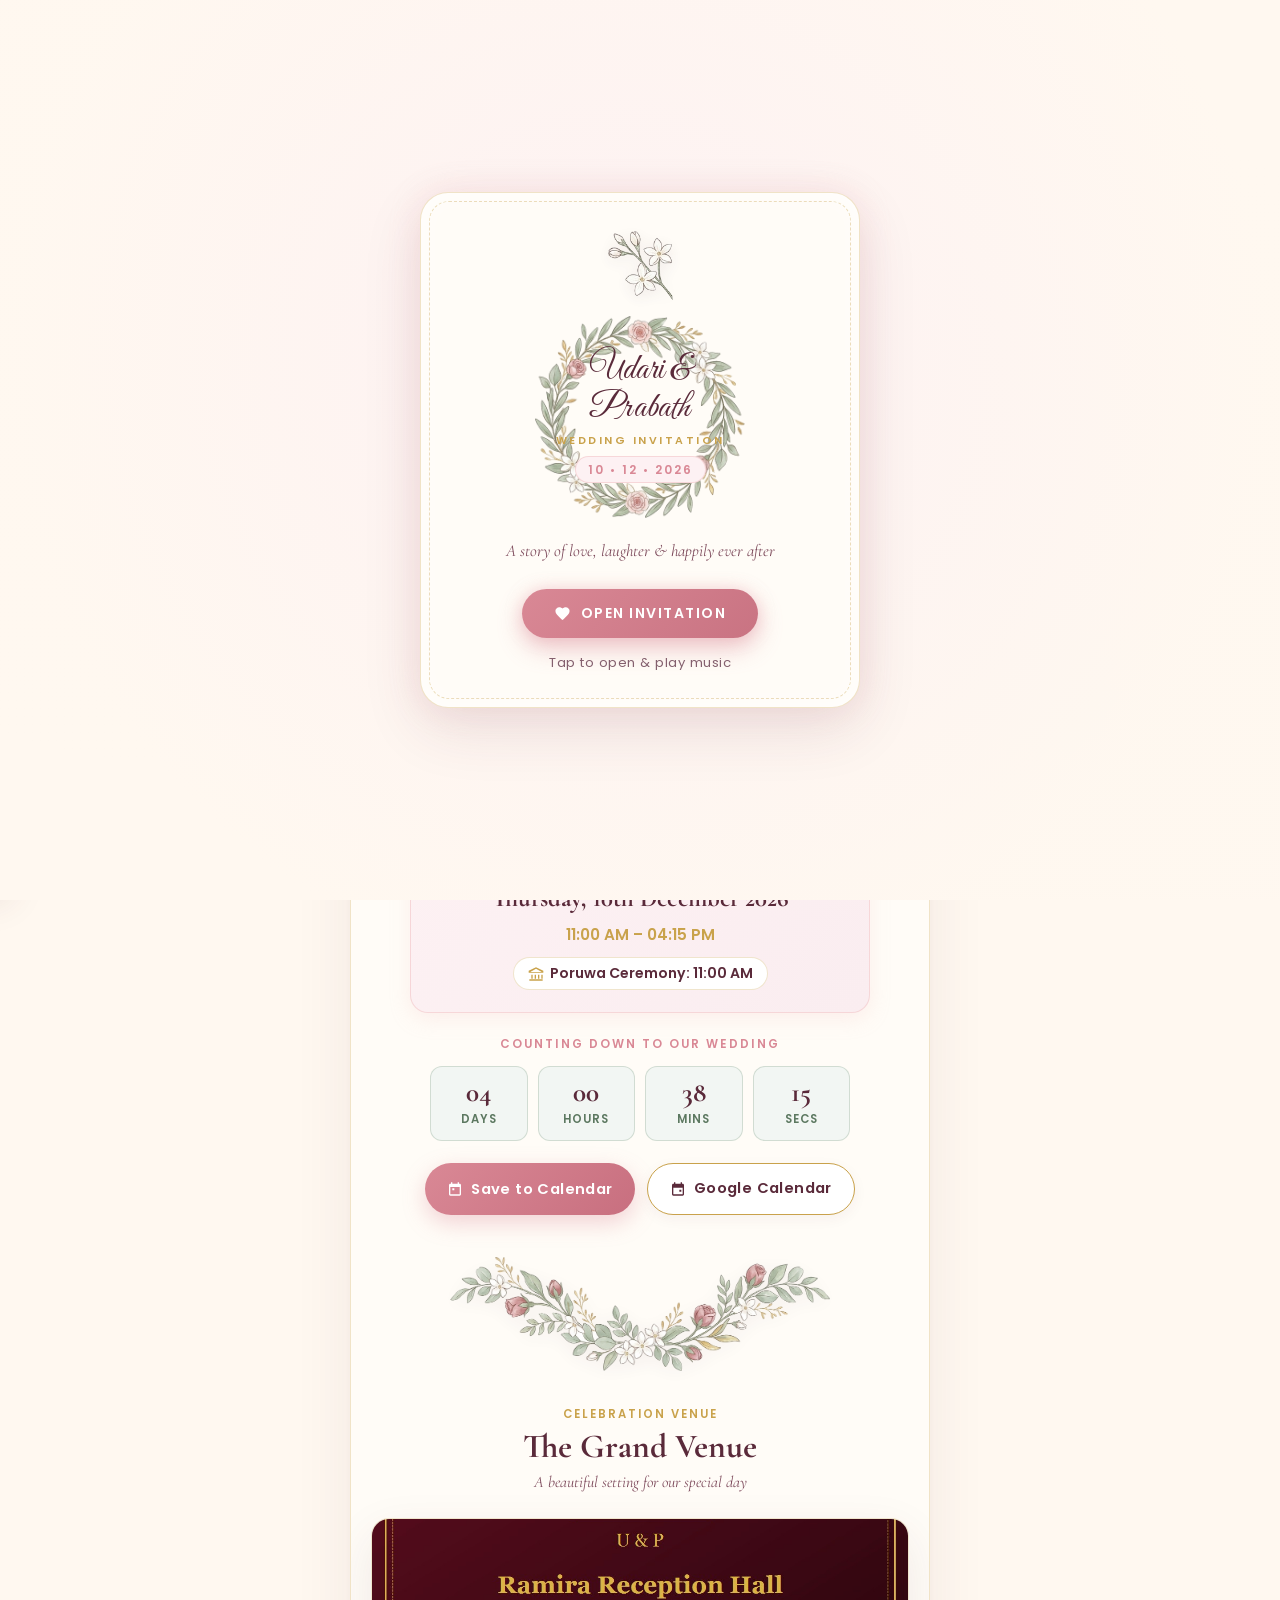
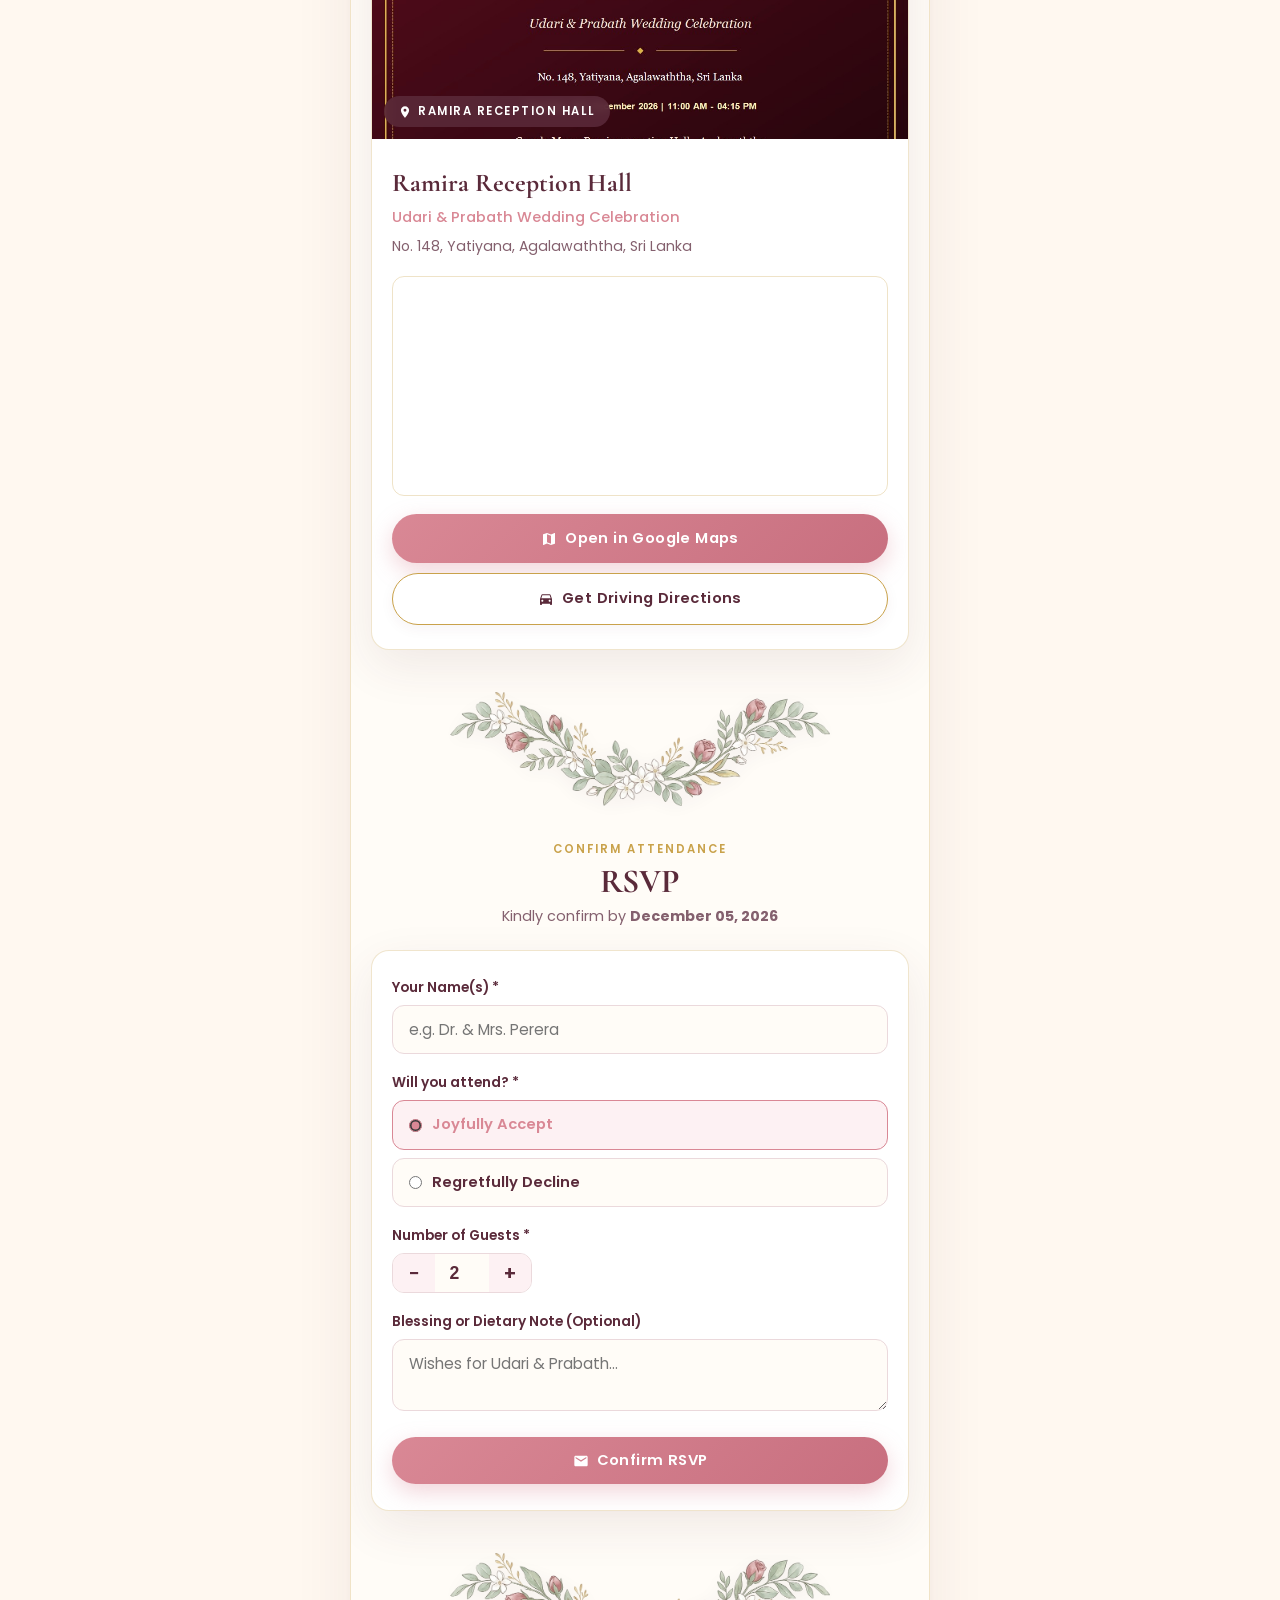
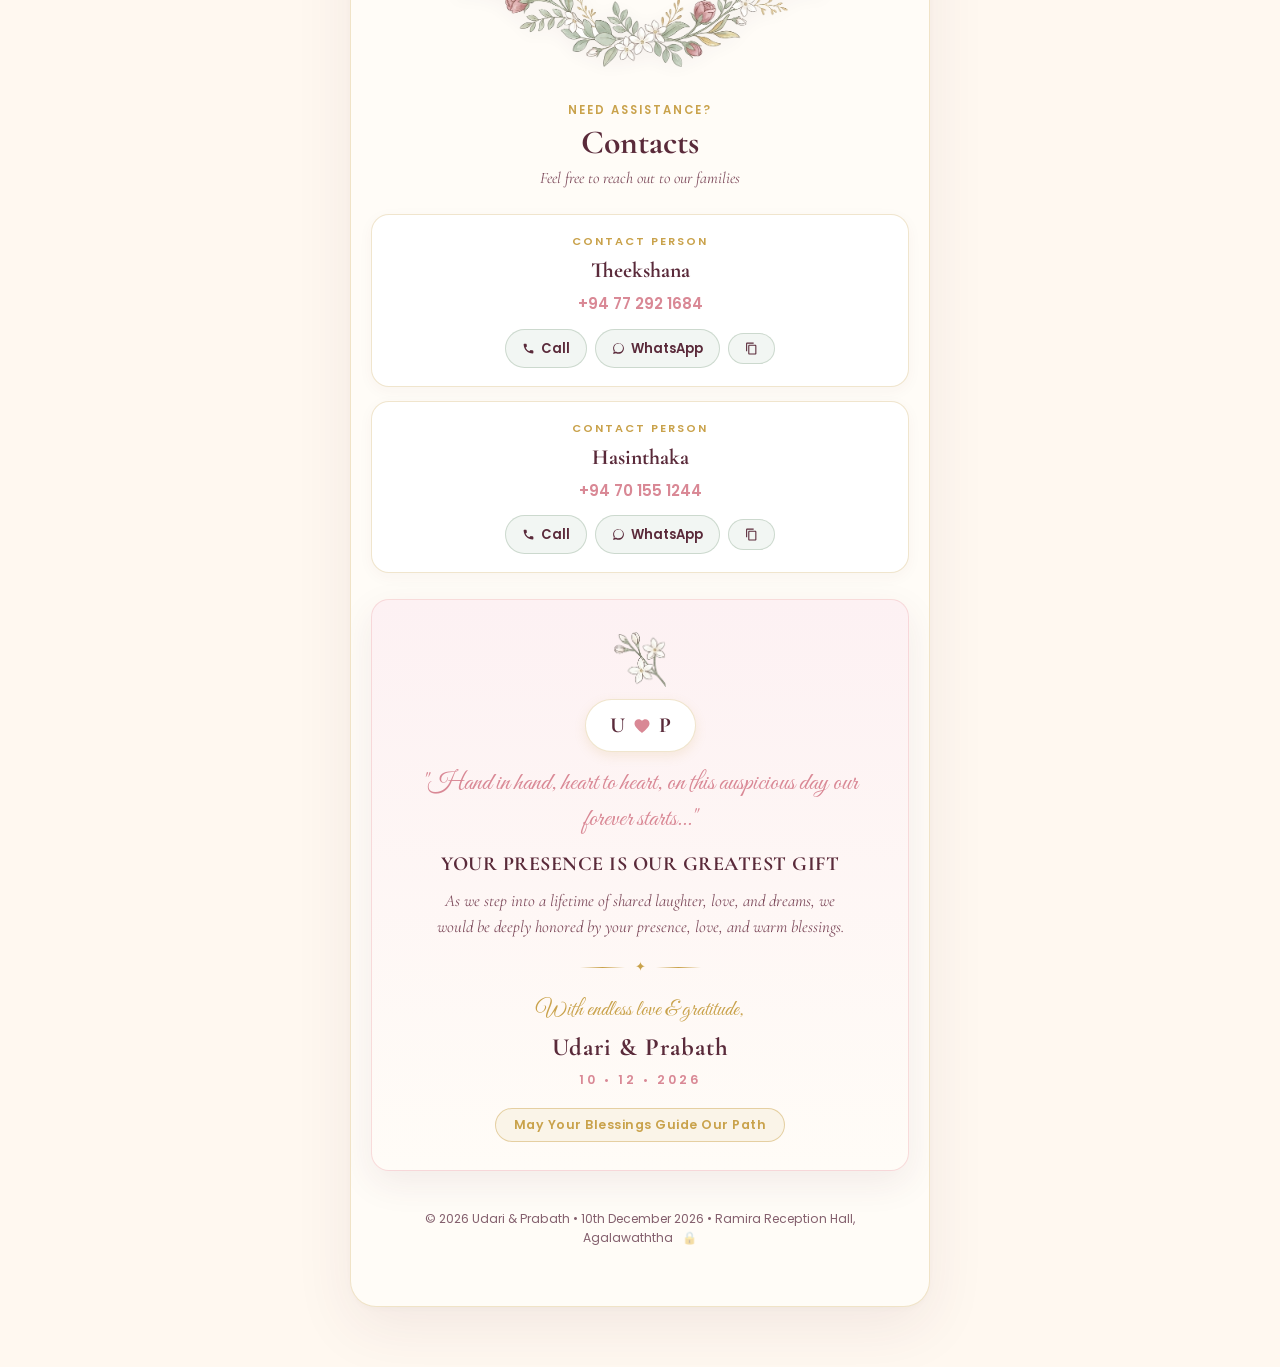
==== commit 8c323f9d: "Update groom's parents line to Mr. & Mrs. Jayasinghe" ====
--- a/index.html
+++ b/index.html
@@ -213,7 +213,7 @@
           <span class="parents-lead">DAUGHTER OF</span>
           <p class="parents-title">Mr. &amp; Mrs. Priyantha</p>
           <span class="parents-lead and-lead">&amp; SON OF</span>
-          <p class="parents-title">Mr. Jayasinghe &amp; Mrs. Jayasinghe</p>
+          <p class="parents-title">Mr. &amp; Mrs. Jayasinghe</p>
         </div>
 
         <p class="honor-presence-text">
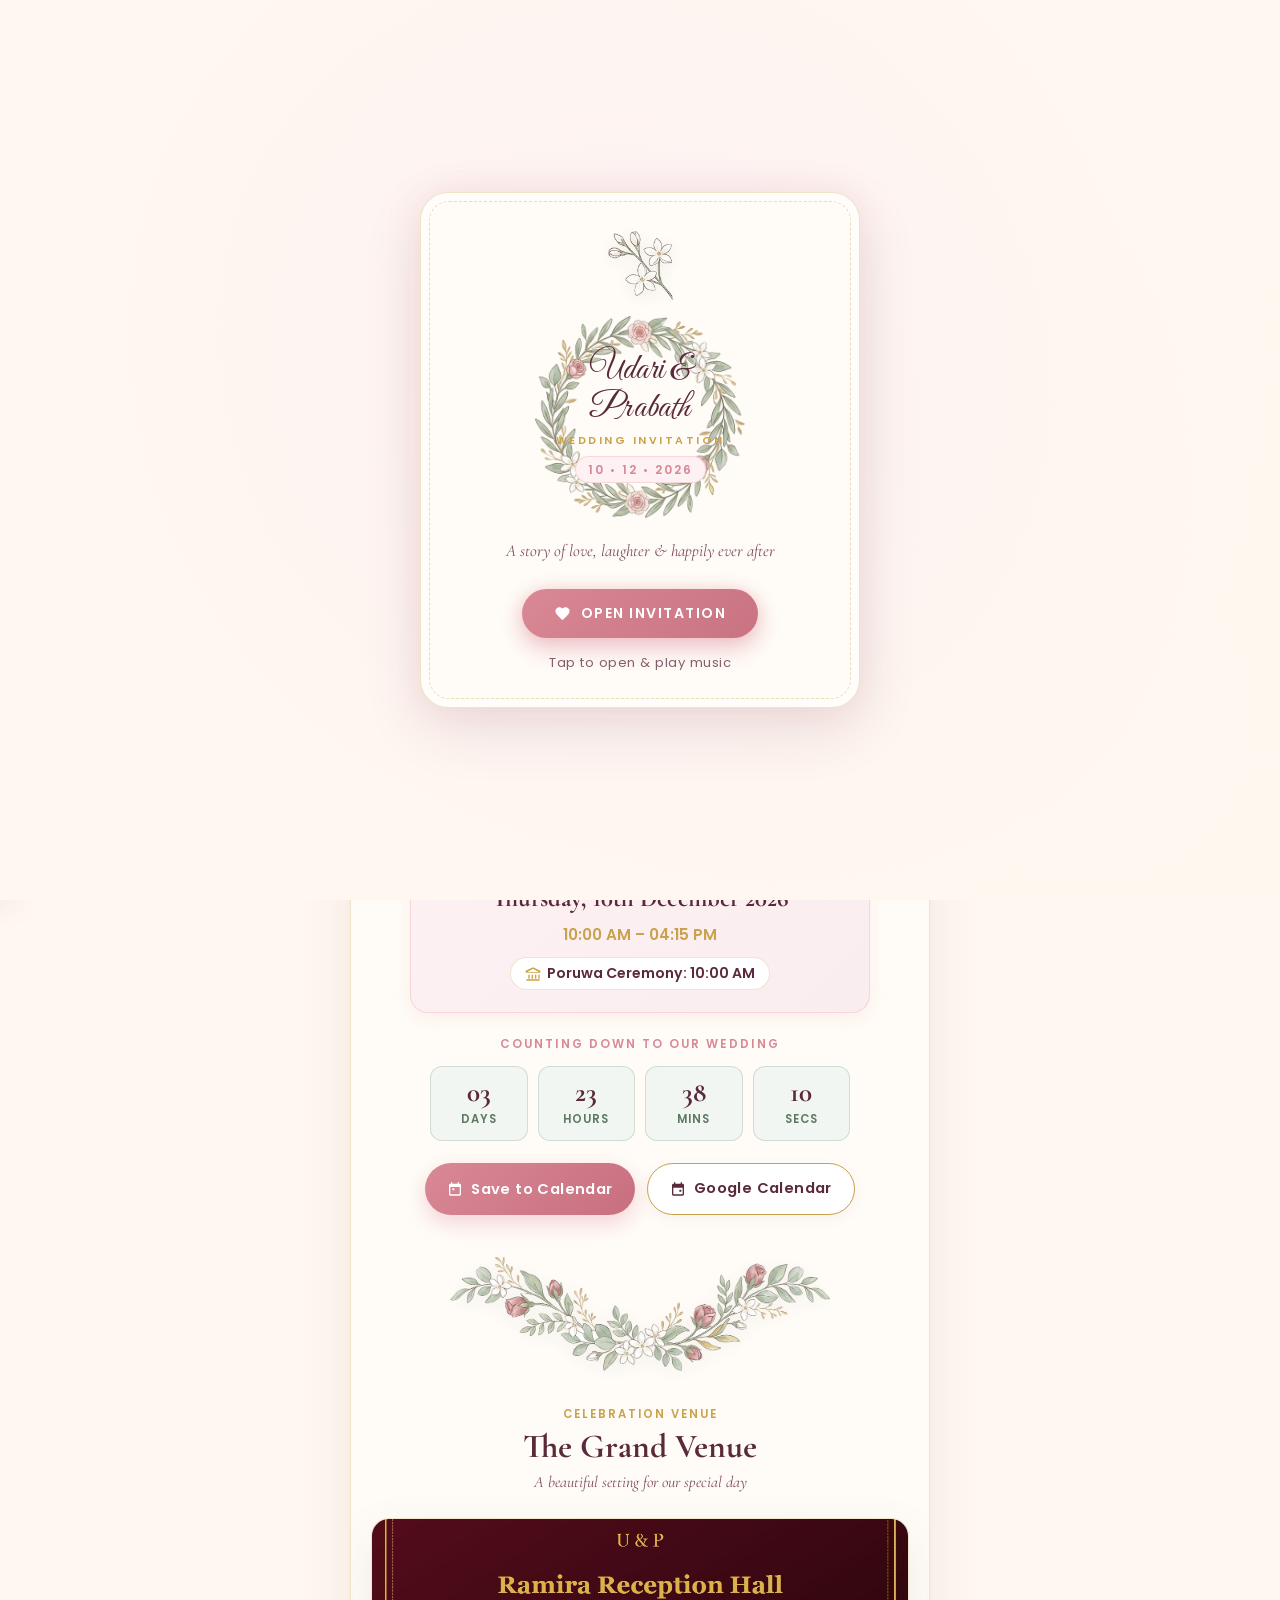
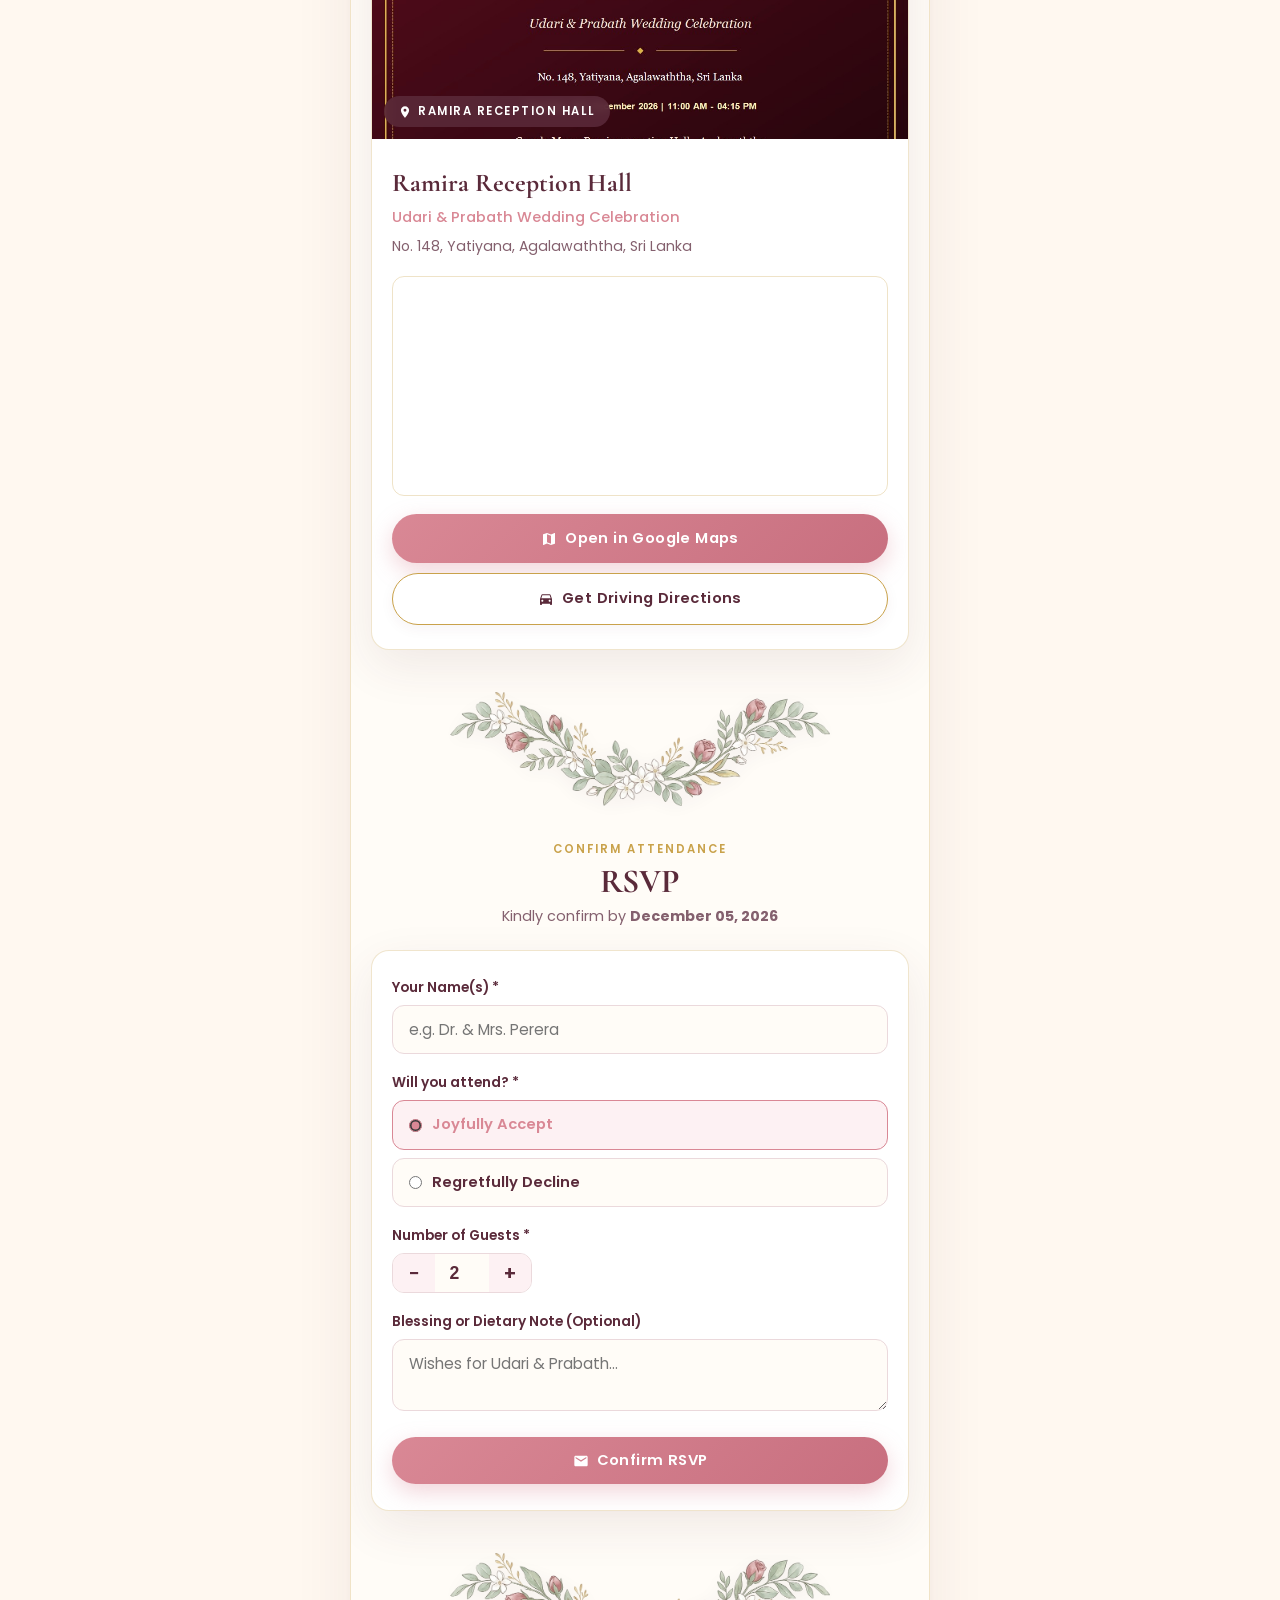
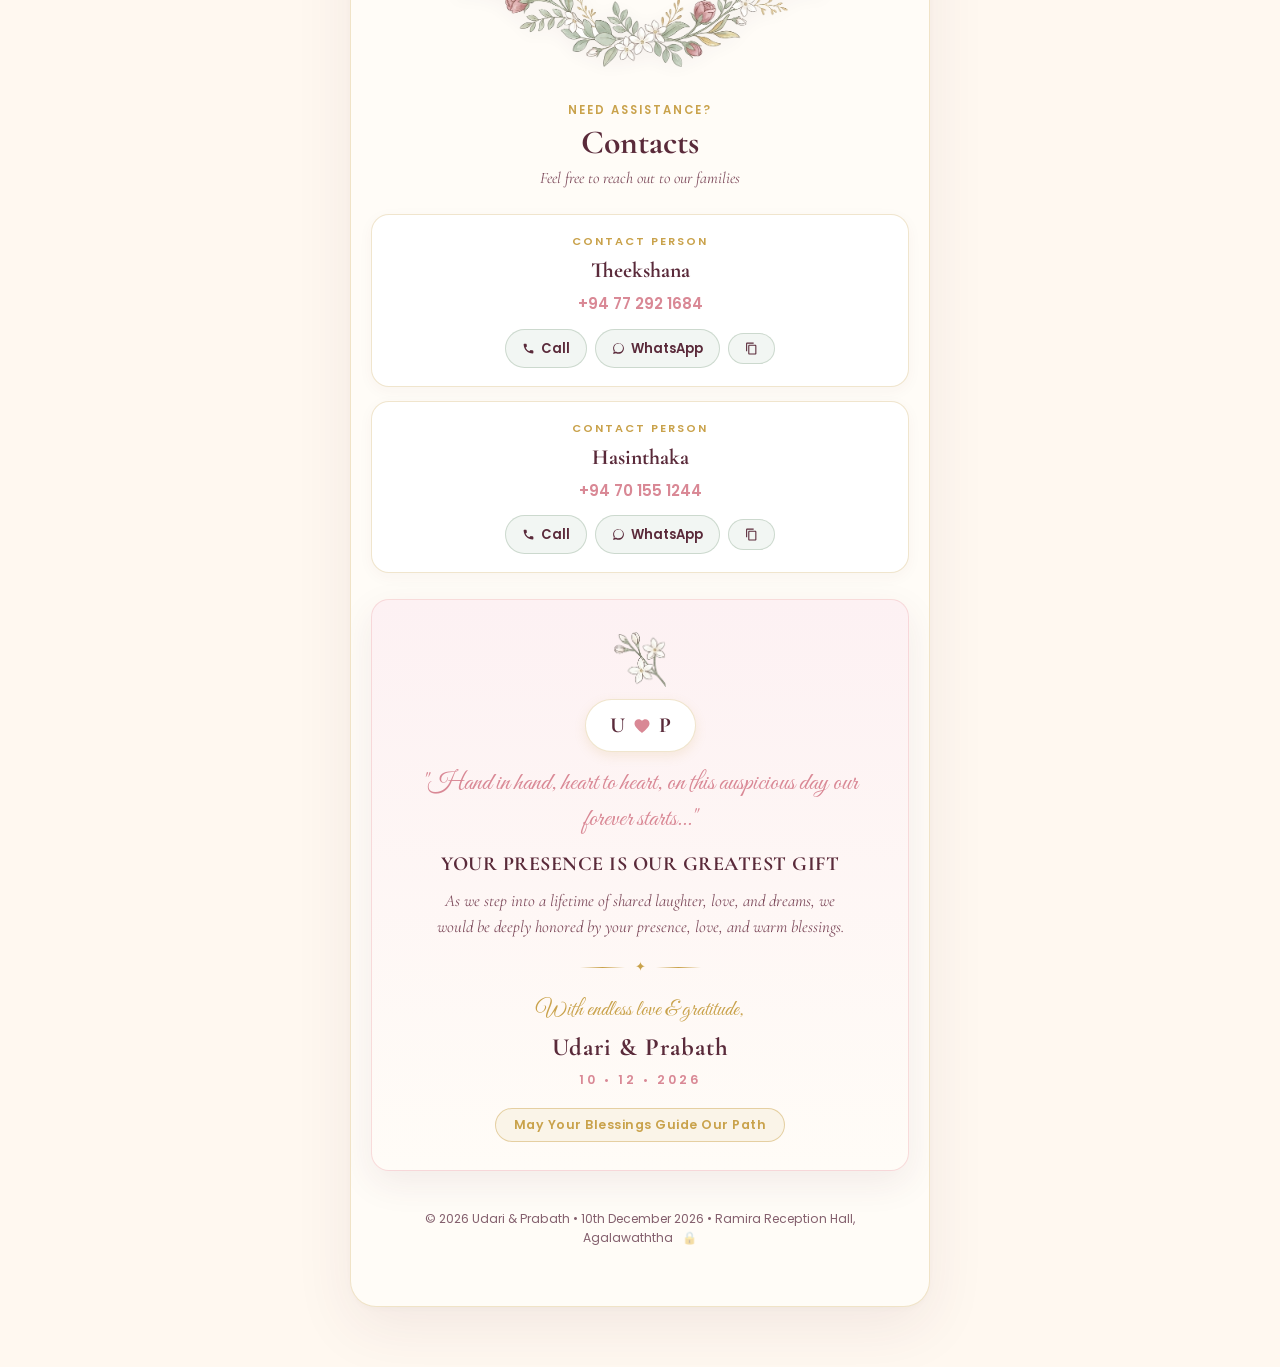
==== commit ccbfa02f: "Update wedding ceremony start time to 10:00 AM" ====
--- a/index.html
+++ b/index.html
@@ -123,7 +123,7 @@
 
     <div class="drawer-footer">
       <p class="drawer-date-tag">Thursday, 10th December 2026</p>
-      <p class="drawer-sinhala-tag">|| 11:00 AM – 04:15 PM ||</p>
+      <p class="drawer-sinhala-tag">|| 10:00 AM – 04:15 PM ||</p>
     </div>
   </aside>
 
@@ -224,12 +224,12 @@
         <div class="card-date-badge">
           <p class="ceremony-badge-type">UDARI &amp; PRABATH WEDDING</p>
           <h2 class="ceremony-badge-date">Thursday, 10th December 2026</h2>
-          <p class="ceremony-badge-time">11:00 AM – 04:15 PM</p>
+          <p class="ceremony-badge-time">10:00 AM – 04:15 PM</p>
           <p class="ceremony-badge-poruwa">
             <svg class="badge-icon-svg" viewBox="0 0 24 24" width="16" height="16" fill="currentColor">
               <path d="M12 2L1 7v3h22V7L12 2zm-8 7V8.5L12 4.1l8 4.4V9H4zm1 4v6h2v-6H5zm5 0v6h2v-6h-2zm5 0v6h2v-6h-2zm5 0v6h2v-6h-2zM2 20v2h20v-2H2z"/>
             </svg>
-            Poruwa Ceremony: 11:00 AM
+            Poruwa Ceremony: 10:00 AM
           </p>
         </div>
 
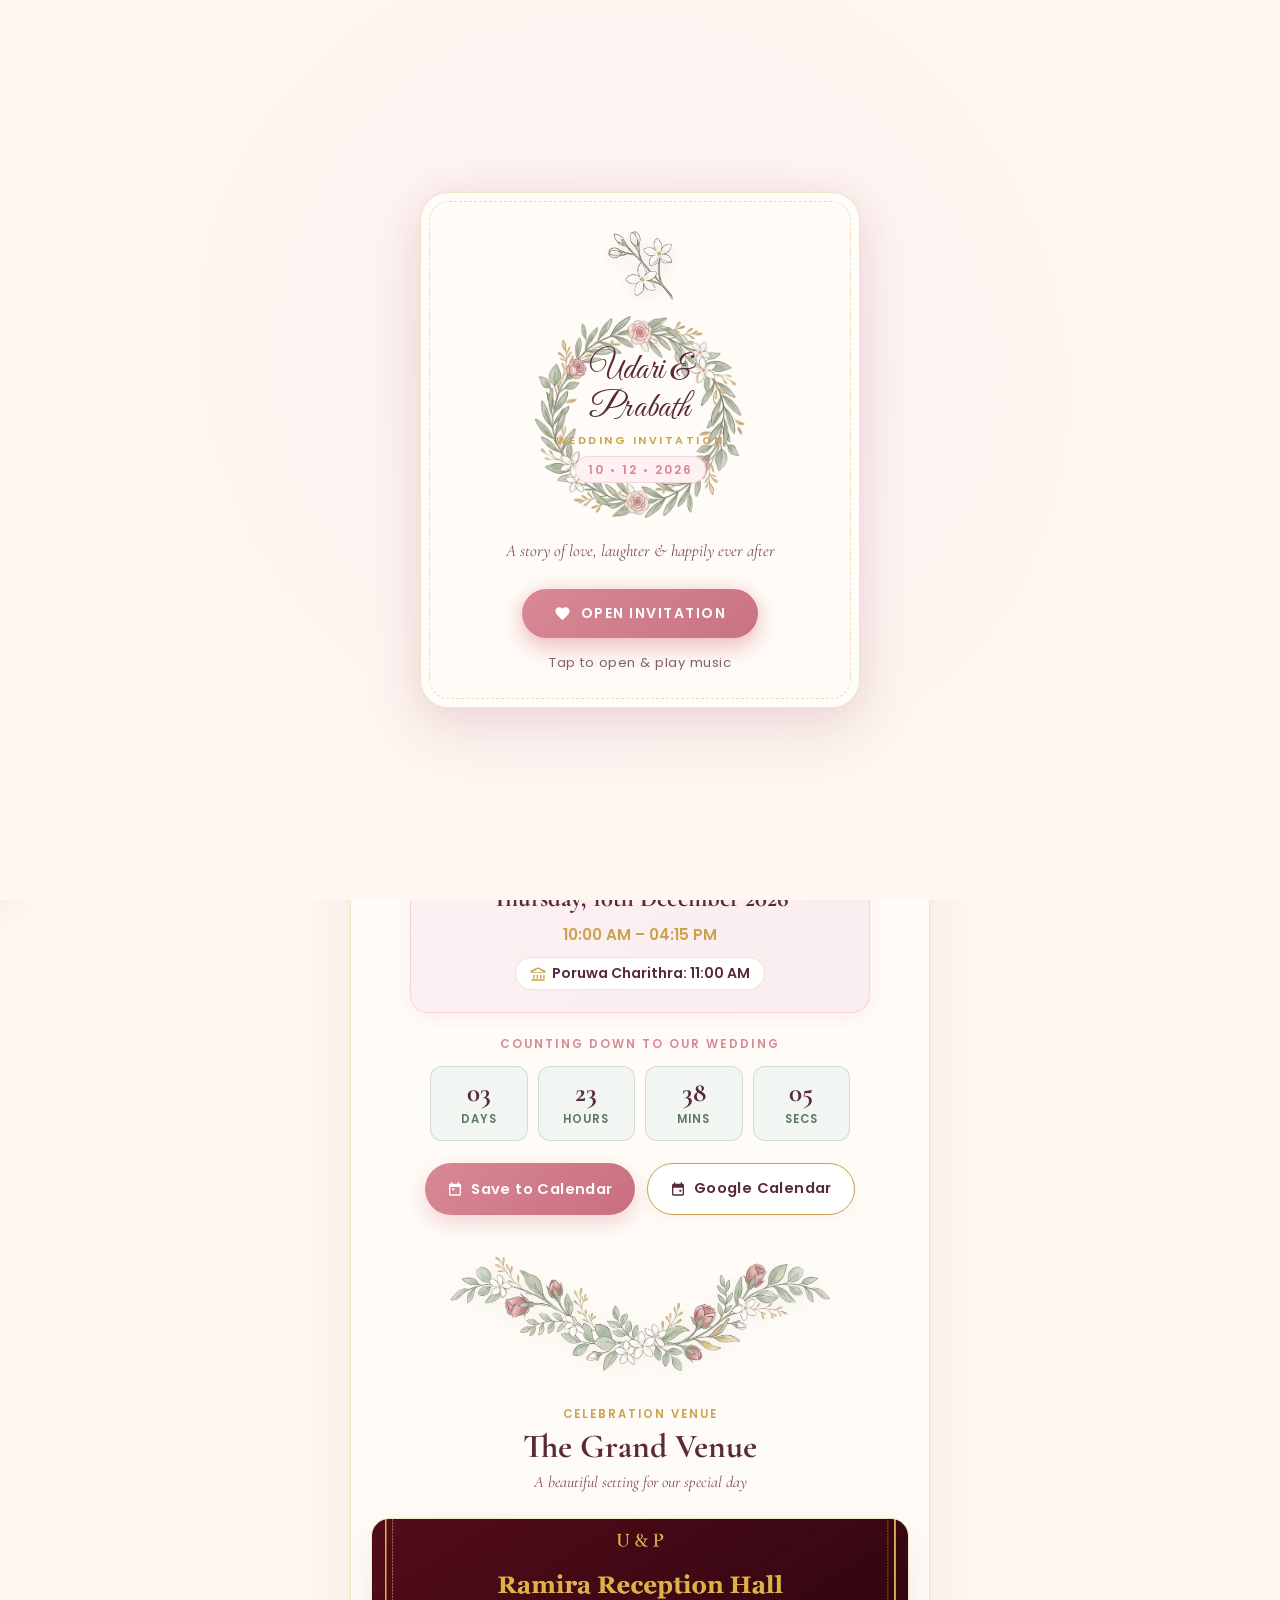
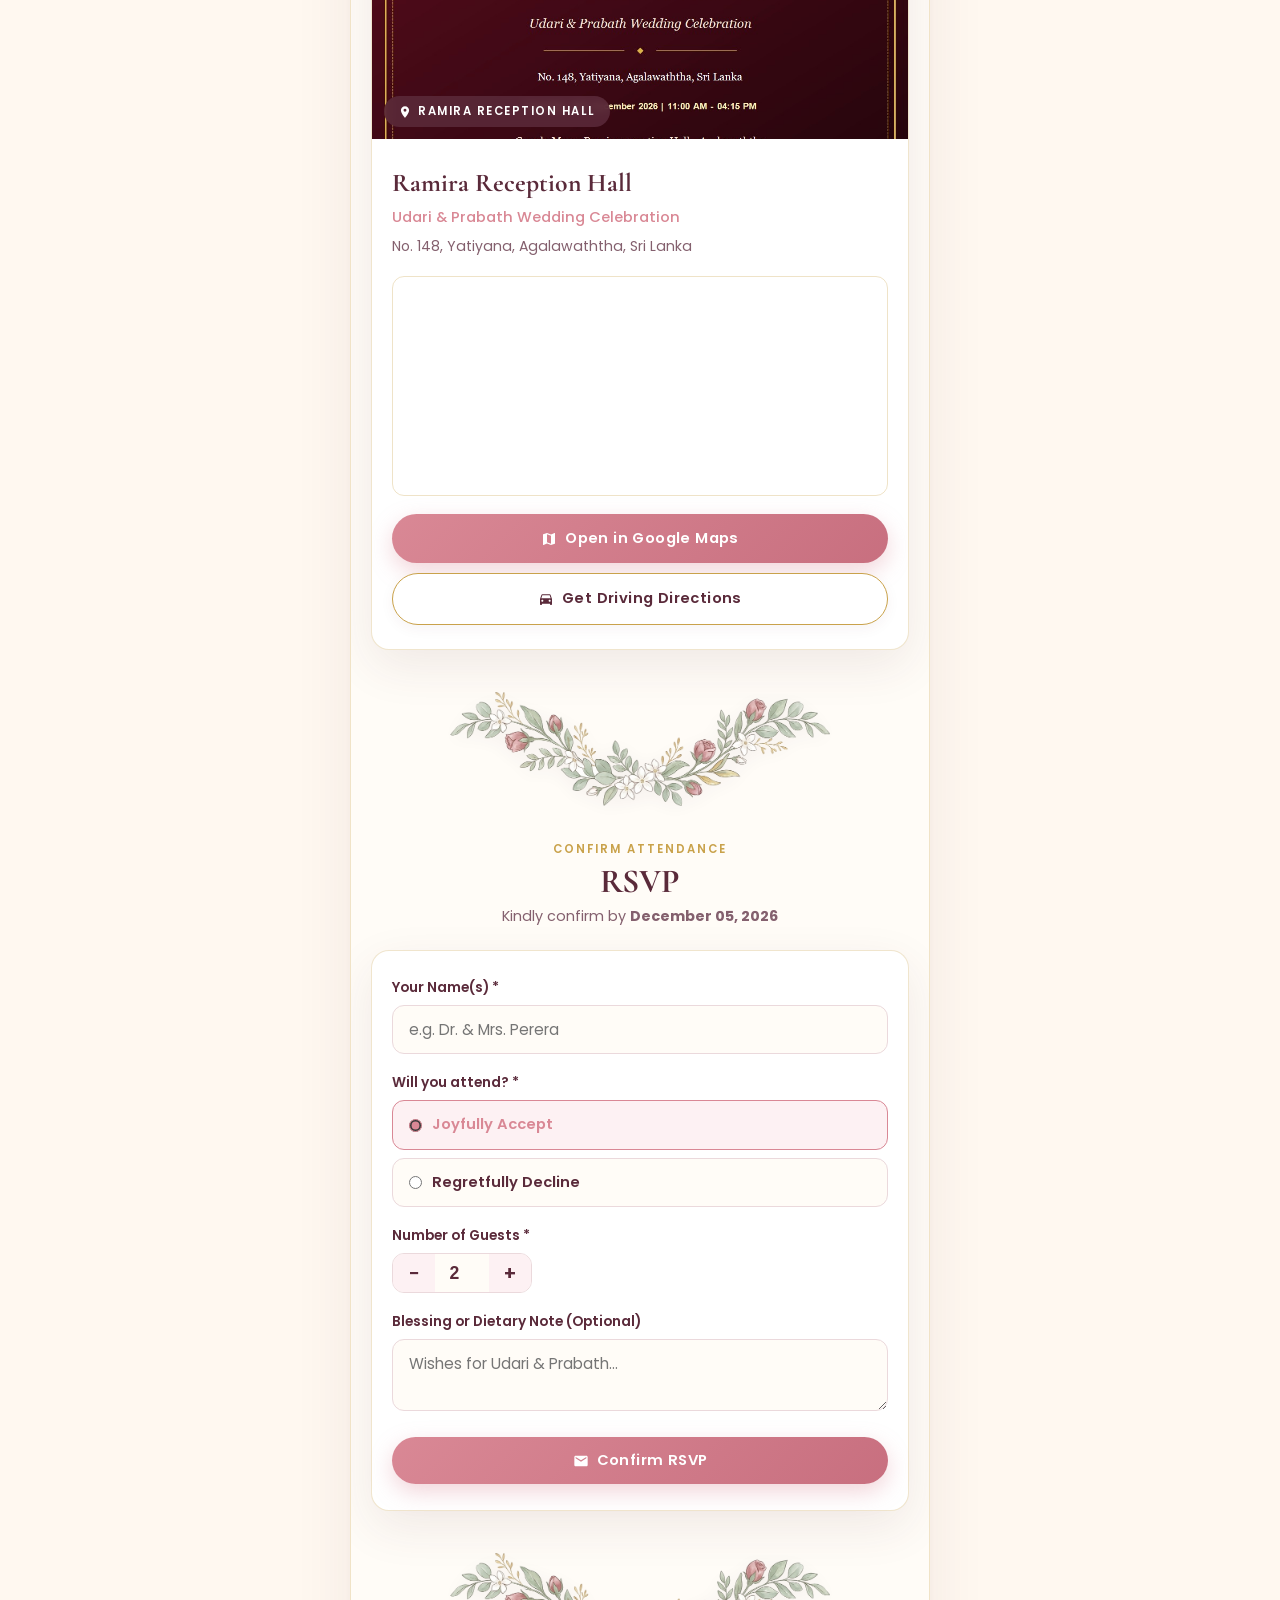
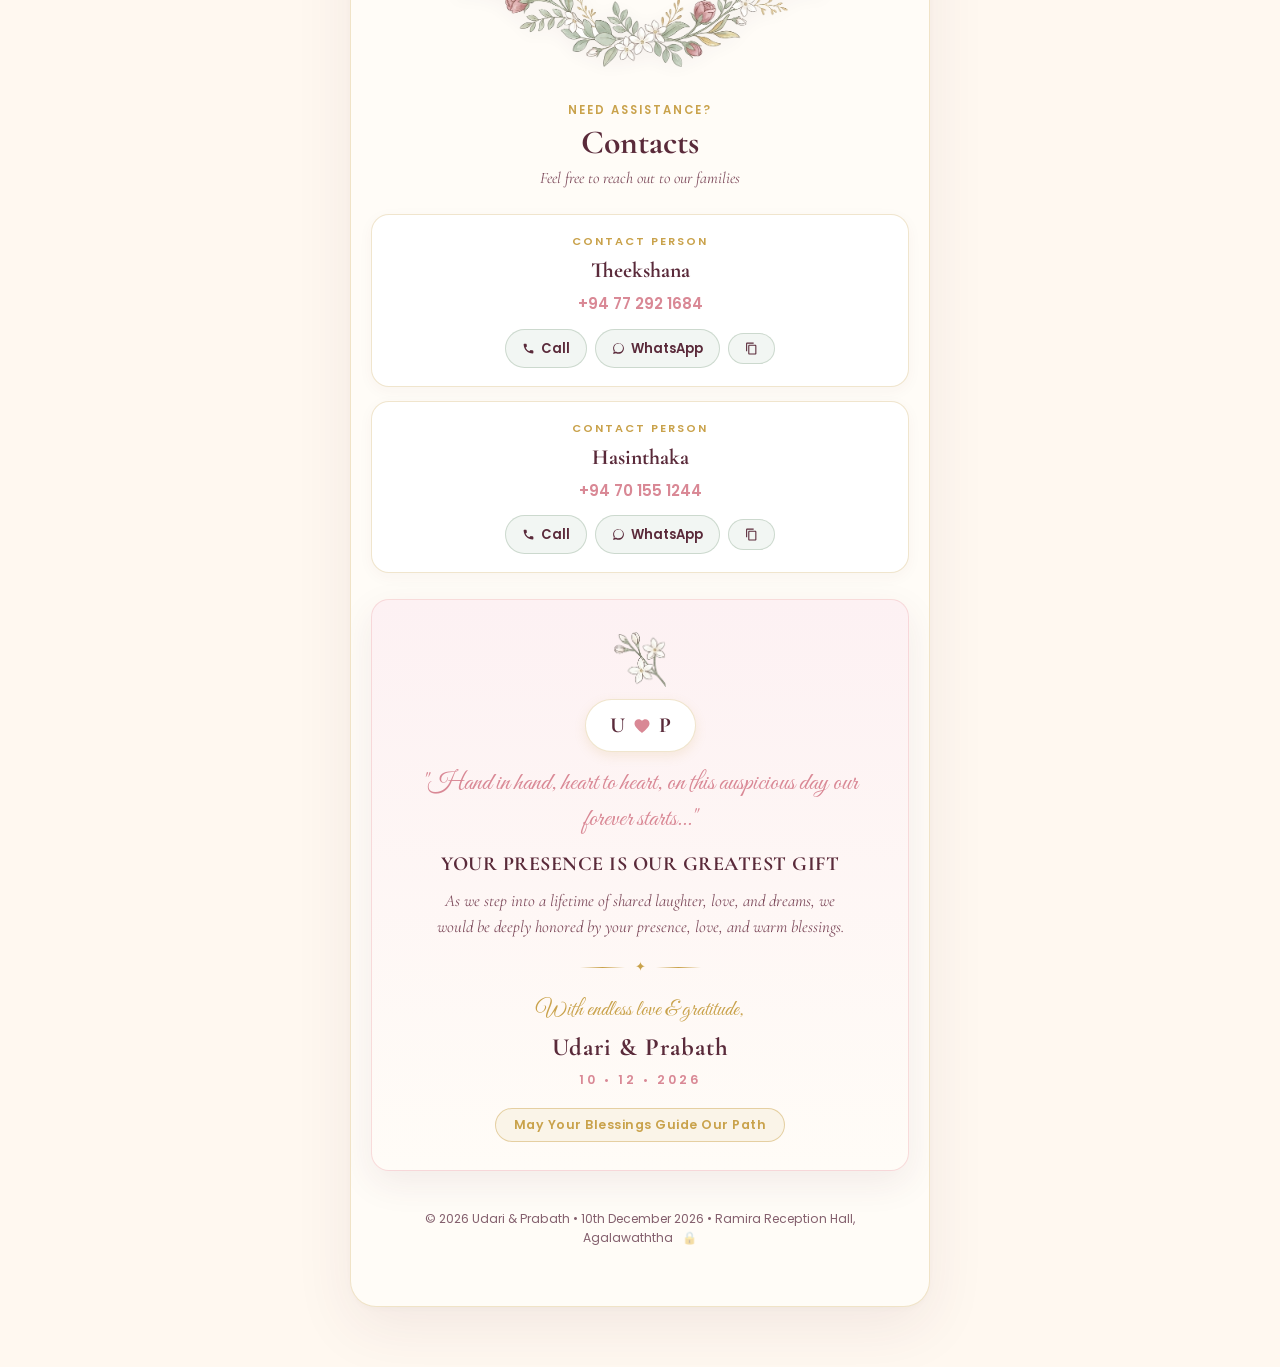
==== commit 3e92f7f4: "Update Poruwa Charithra time to 11:00 AM while keeping 10:00 AM start time" ====
--- a/index.html
+++ b/index.html
@@ -229,7 +229,7 @@
             <svg class="badge-icon-svg" viewBox="0 0 24 24" width="16" height="16" fill="currentColor">
               <path d="M12 2L1 7v3h22V7L12 2zm-8 7V8.5L12 4.1l8 4.4V9H4zm1 4v6h2v-6H5zm5 0v6h2v-6h-2zm5 0v6h2v-6h-2zm5 0v6h2v-6h-2zM2 20v2h20v-2H2z"/>
             </svg>
-            Poruwa Ceremony: 10:00 AM
+            Poruwa Charithra: 11:00 AM
           </p>
         </div>
 
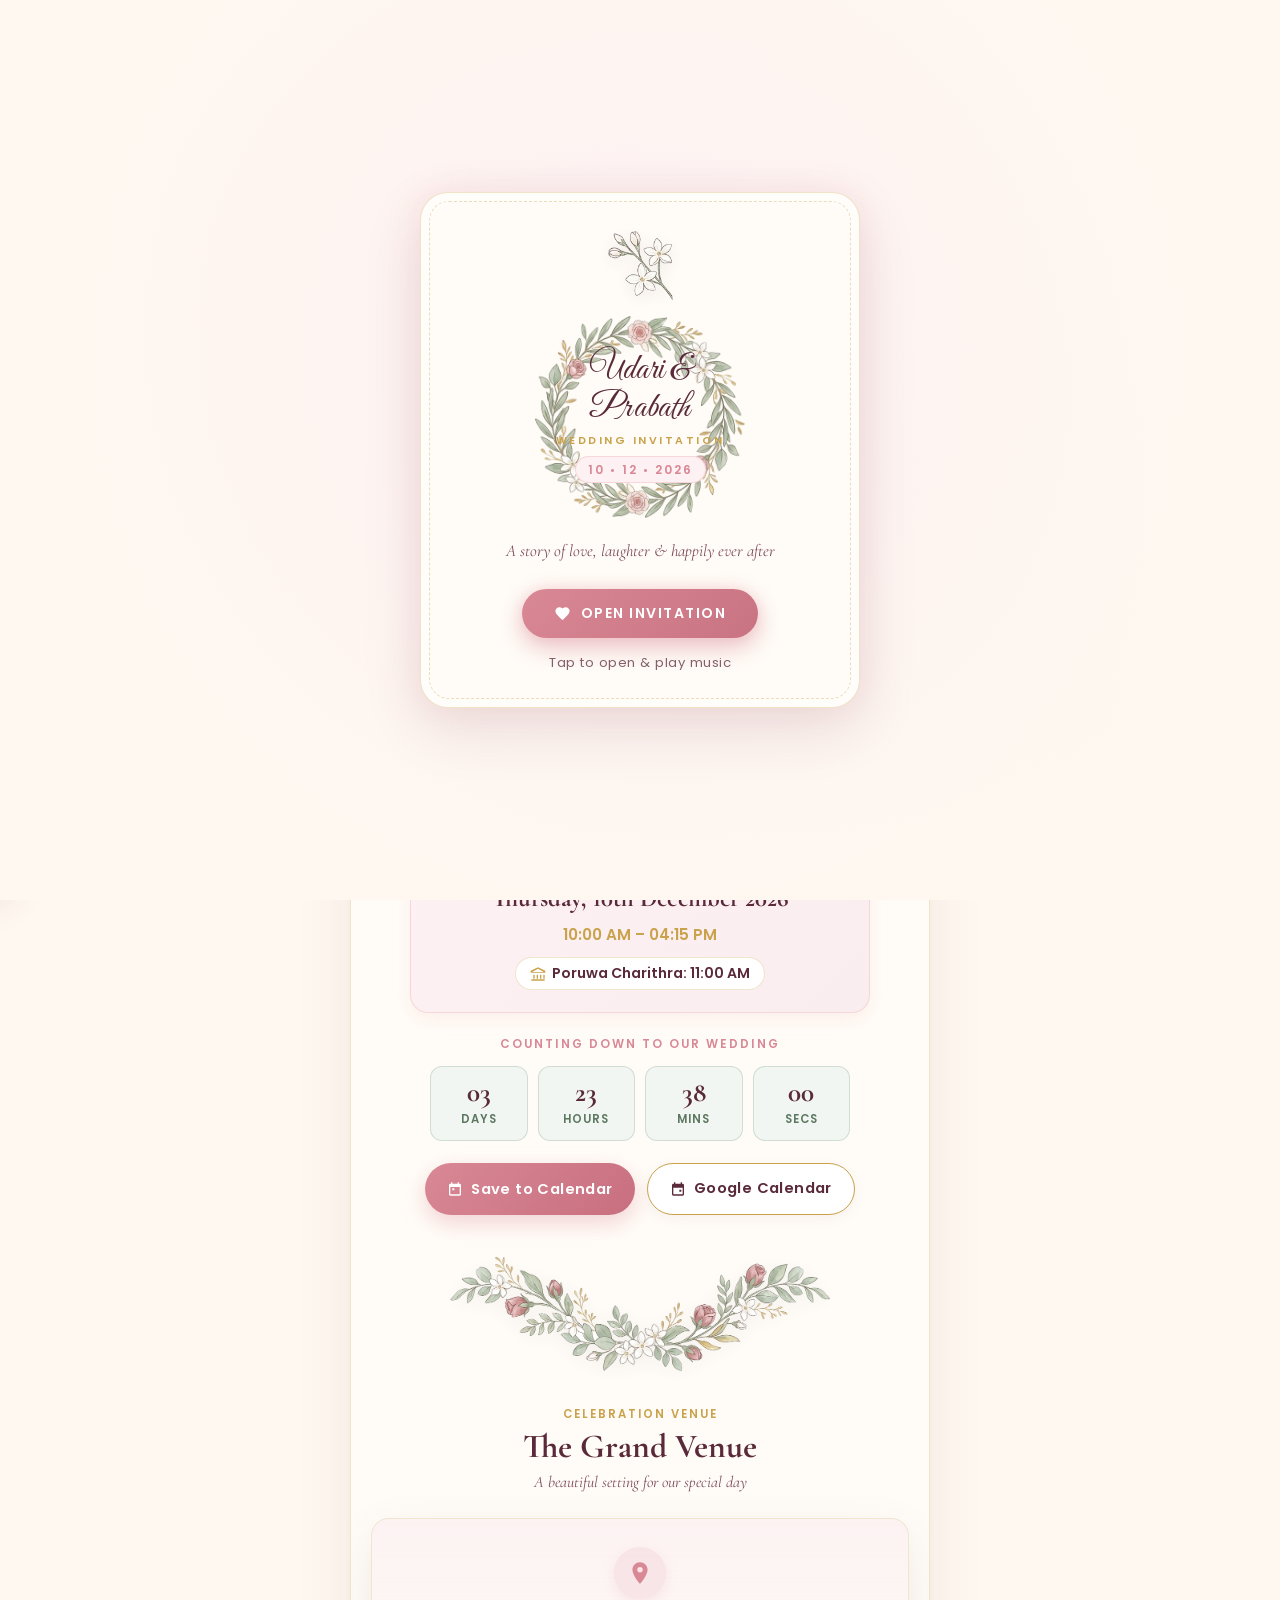
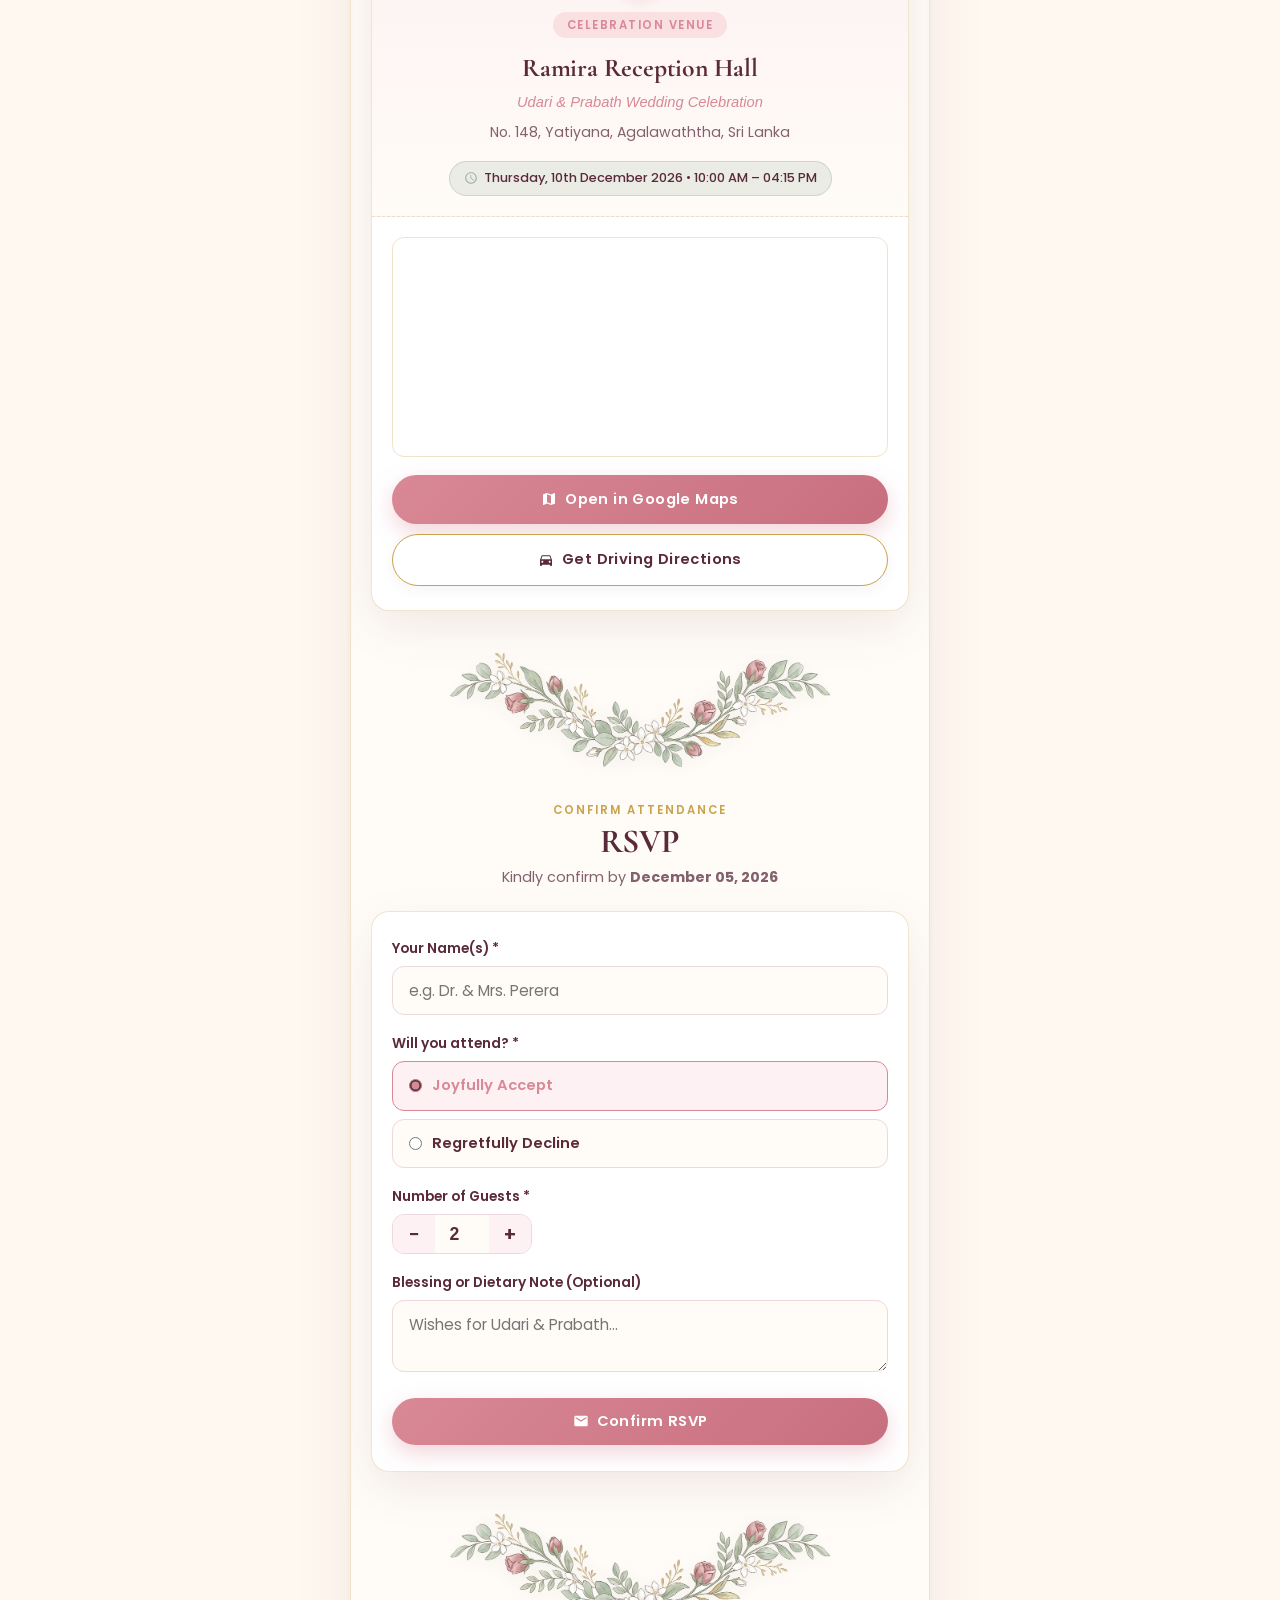
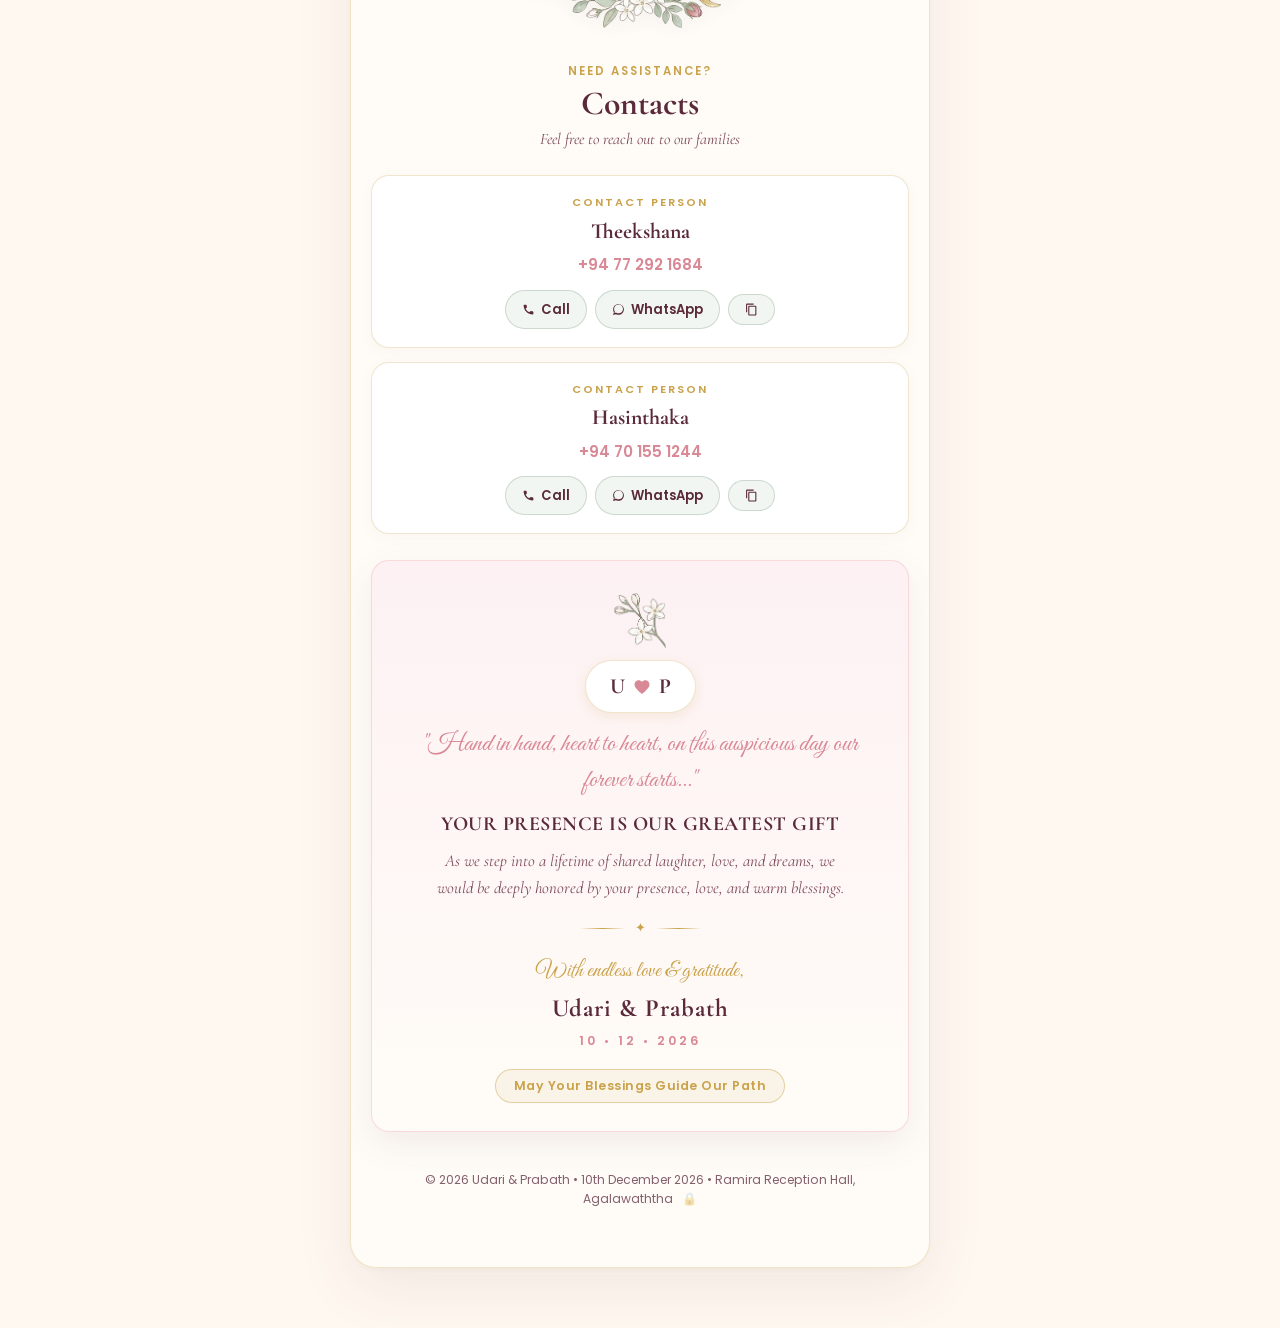
==== commit e7a4c88c: "redesign venue card header by replacing image banner with custom layout and timing chip" ====
--- a/index.html
+++ b/index.html
@@ -291,19 +291,25 @@
         </div>
 
         <div class="compact-venue-card">
-          <div class="v-img-wrap">
-            <img src="assets/images/venue.jpg" alt="Ramira Reception Hall, Agalawaththa" class="v-img" loading="lazy" />
-            <span class="v-badge">
-              <svg viewBox="0 0 24 24" width="14" height="14" fill="currentColor"><path d="M12 2C8.13 2 5 5.13 5 9c0 5.25 7 13 7 13s7-7.75 7-13c0-3.87-3.13-7-7-7zm0 9.5a2.5 2.5 0 0 1 0-5 2.5 2.5 0 0 1 0 5z"/></svg>
-              RAMIRA RECEPTION HALL
-            </span>
-          </div>
-
-          <div class="v-body">
+          <div class="venue-header-banner">
+            <div class="venue-icon-circle">
+              <svg viewBox="0 0 24 24" width="26" height="26" fill="currentColor">
+                <path d="M12 2C8.13 2 5 5.13 5 9c0 5.25 7 13 7 13s7-7.75 7-13c0-3.87-3.13-7-7-7zm0 9.5a2.5 2.5 0 0 1 0-5 2.5 2.5 0 0 1 0 5z"/>
+              </svg>
+            </div>
+            <span class="venue-badge-pill">CELEBRATION VENUE</span>
             <h3 class="v-hotel">Ramira Reception Hall</h3>
             <p class="v-hall">Udari &amp; Prabath Wedding Celebration</p>
             <p class="v-street">No. 148, Yatiyana, Agalawaththa, Sri Lanka</p>
-
+            <div class="venue-timing-chip">
+              <svg viewBox="0 0 24 24" width="14" height="14" fill="currentColor">
+                <path d="M11.99 2C6.47 2 2 6.48 2 12s4.47 10 9.99 10C17.52 22 22 17.52 22 12S17.52 2 11.99 2zM12 20c-4.42 0-8-3.58-8-8s3.58-8 8-8 8 3.58 8 8-3.58 8-8 8zm.5-13H11v6l5.25 3.15.75-1.23-4.5-2.67z"/>
+              </svg>
+              <span>Thursday, 10th December 2026 • 10:00 AM – 04:15 PM</span>
+            </div>
+          </div>
+
+          <div class="v-body">
             <!-- Embedded Interactive Google Map for Ramira Reception Hall -->
             <div class="venue-map-frame-box">
               <iframe 
--- a/style.css
+++ b/style.css
@@ -988,43 +988,80 @@
   box-shadow: var(--shadow-card);
 }
 
-.v-img-wrap {
-  position: relative;
-  width: 100%;
-  height: 220px;
-  overflow: hidden;
-}
-
-.v-img {
-  width: 100%;
-  height: 100%;
-  object-fit: cover;
-  transition: transform var(--trans-slow);
-}
-
-.compact-venue-card:hover .v-img {
-  transform: scale(1.03);
-}
-
-.v-badge {
-  position: absolute;
-  bottom: 12px;
-  left: 12px;
-  background: rgba(90, 42, 58, 0.88);
-  color: #ffffff;
+.venue-header-banner {
+  background: linear-gradient(180deg, rgba(244, 198, 201, 0.22) 0%, rgba(255, 248, 240, 0.55) 100%);
+  padding: 28px 20px 20px;
+  text-align: center;
+  border-bottom: 1px dashed rgba(201, 162, 75, 0.28);
+}
+
+.venue-icon-circle {
+  width: 52px;
+  height: 52px;
+  border-radius: 50%;
+  background: rgba(217, 136, 149, 0.14);
+  color: var(--color-dusty-rose);
+  display: flex;
+  align-items: center;
+  justify-content: center;
+  margin: 0 auto 12px;
+  box-shadow: 0 4px 12px rgba(217, 136, 149, 0.15);
+}
+
+.venue-badge-pill {
+  display: inline-block;
   font-size: 0.72rem;
   font-weight: 600;
   letter-spacing: 1.5px;
+  color: var(--color-dusty-rose);
+  background: rgba(244, 198, 201, 0.45);
+  padding: 4px 14px;
+  border-radius: var(--radius-pill);
+  margin-bottom: 10px;
+}
+
+.v-hotel {
+  font-family: var(--font-serif);
+  font-size: 1.75rem;
+  font-weight: 700;
+  color: var(--color-deep-plum);
+  margin-bottom: 3px;
+  letter-spacing: -0.2px;
+}
+
+.v-hall {
+  font-size: 0.92rem;
+  font-style: italic;
+  font-weight: 500;
+  color: var(--color-dusty-rose);
+  margin-bottom: 6px;
+}
+
+.v-street {
+  font-size: 0.88rem;
+  color: var(--color-text-muted);
+  margin-bottom: 14px;
+}
+
+.venue-timing-chip {
+  display: inline-flex;
+  align-items: center;
+  gap: 6px;
+  font-size: 0.8rem;
+  font-weight: 500;
+  color: var(--color-deep-plum);
+  background: rgba(157, 181, 160, 0.2);
+  border: 1px solid rgba(157, 181, 160, 0.4);
   padding: 6px 14px;
   border-radius: var(--radius-pill);
-  backdrop-filter: blur(4px);
-  display: flex;
-  align-items: center;
-  gap: 6px;
+}
+
+.venue-timing-chip svg {
+  color: var(--color-sage);
 }
 
 .v-body {
-  padding: 24px 20px;
+  padding: 20px 20px 24px;
 }
 
 .v-hotel {
